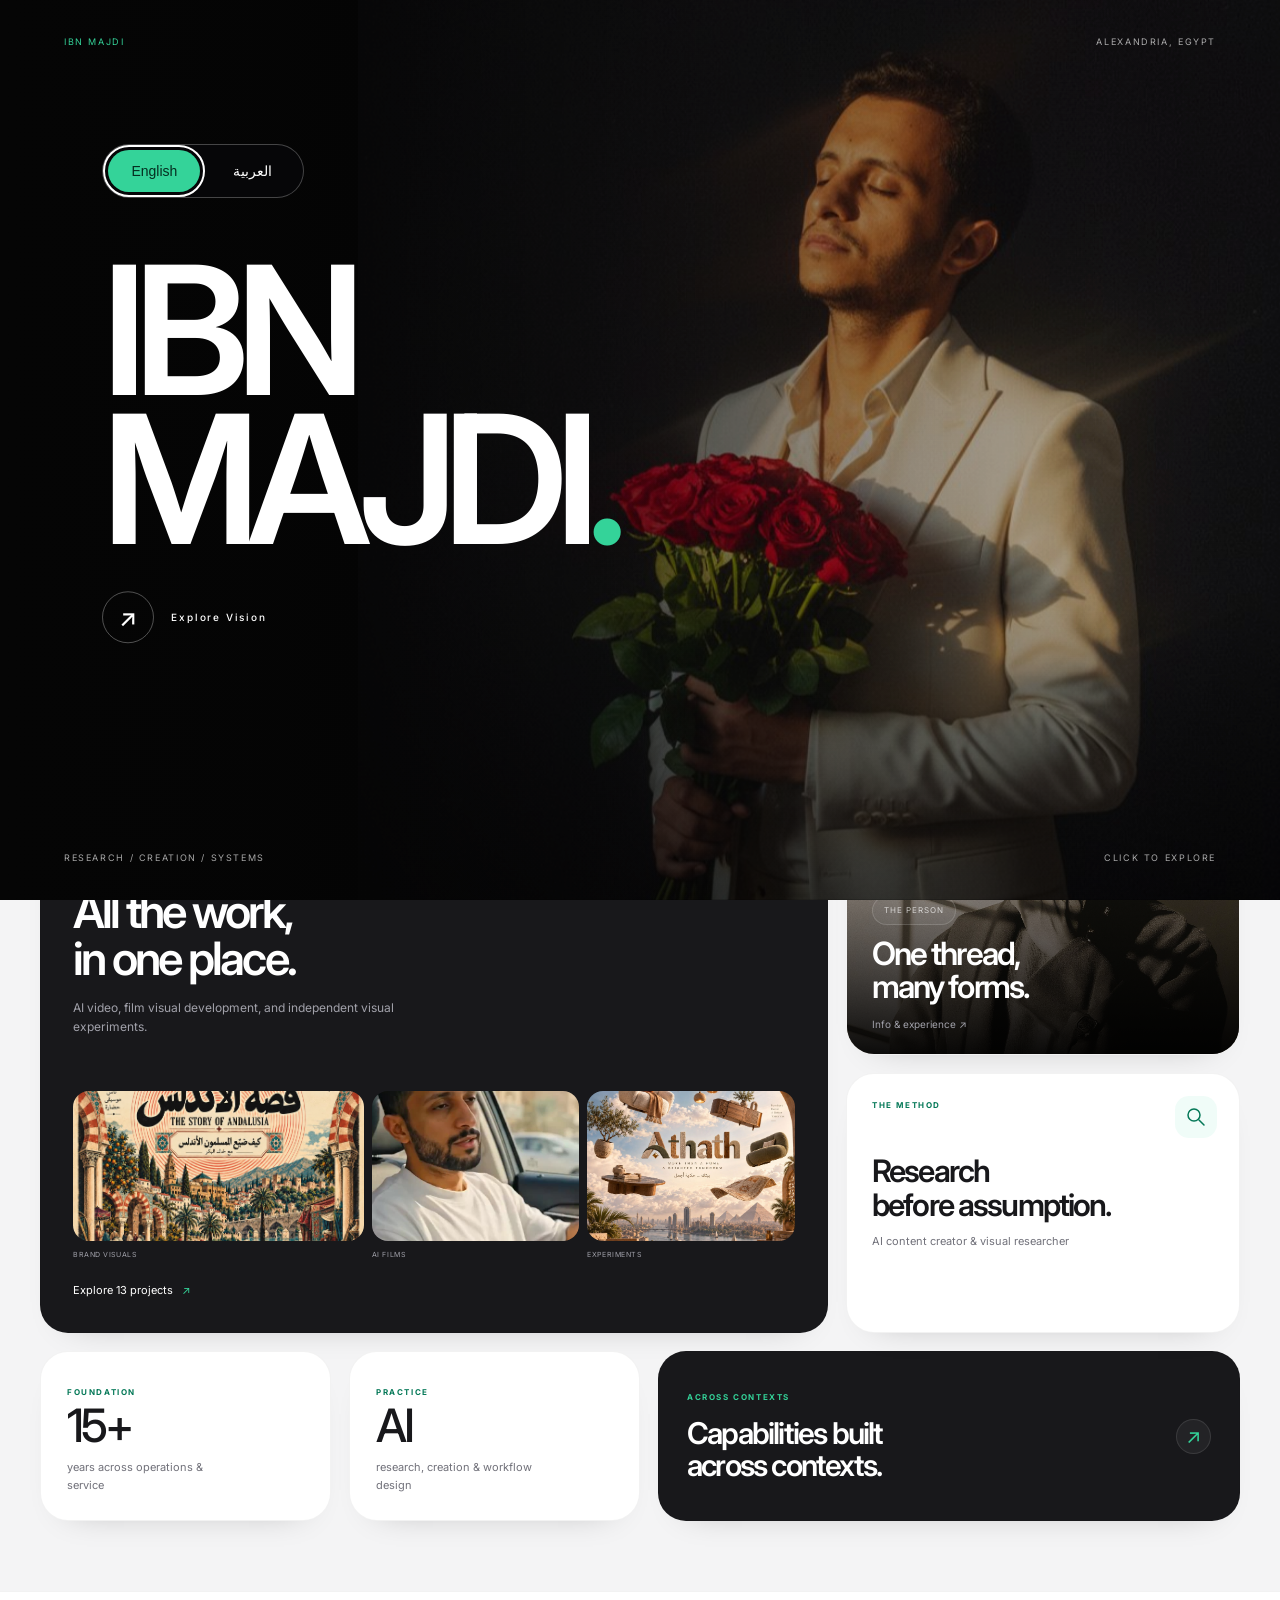
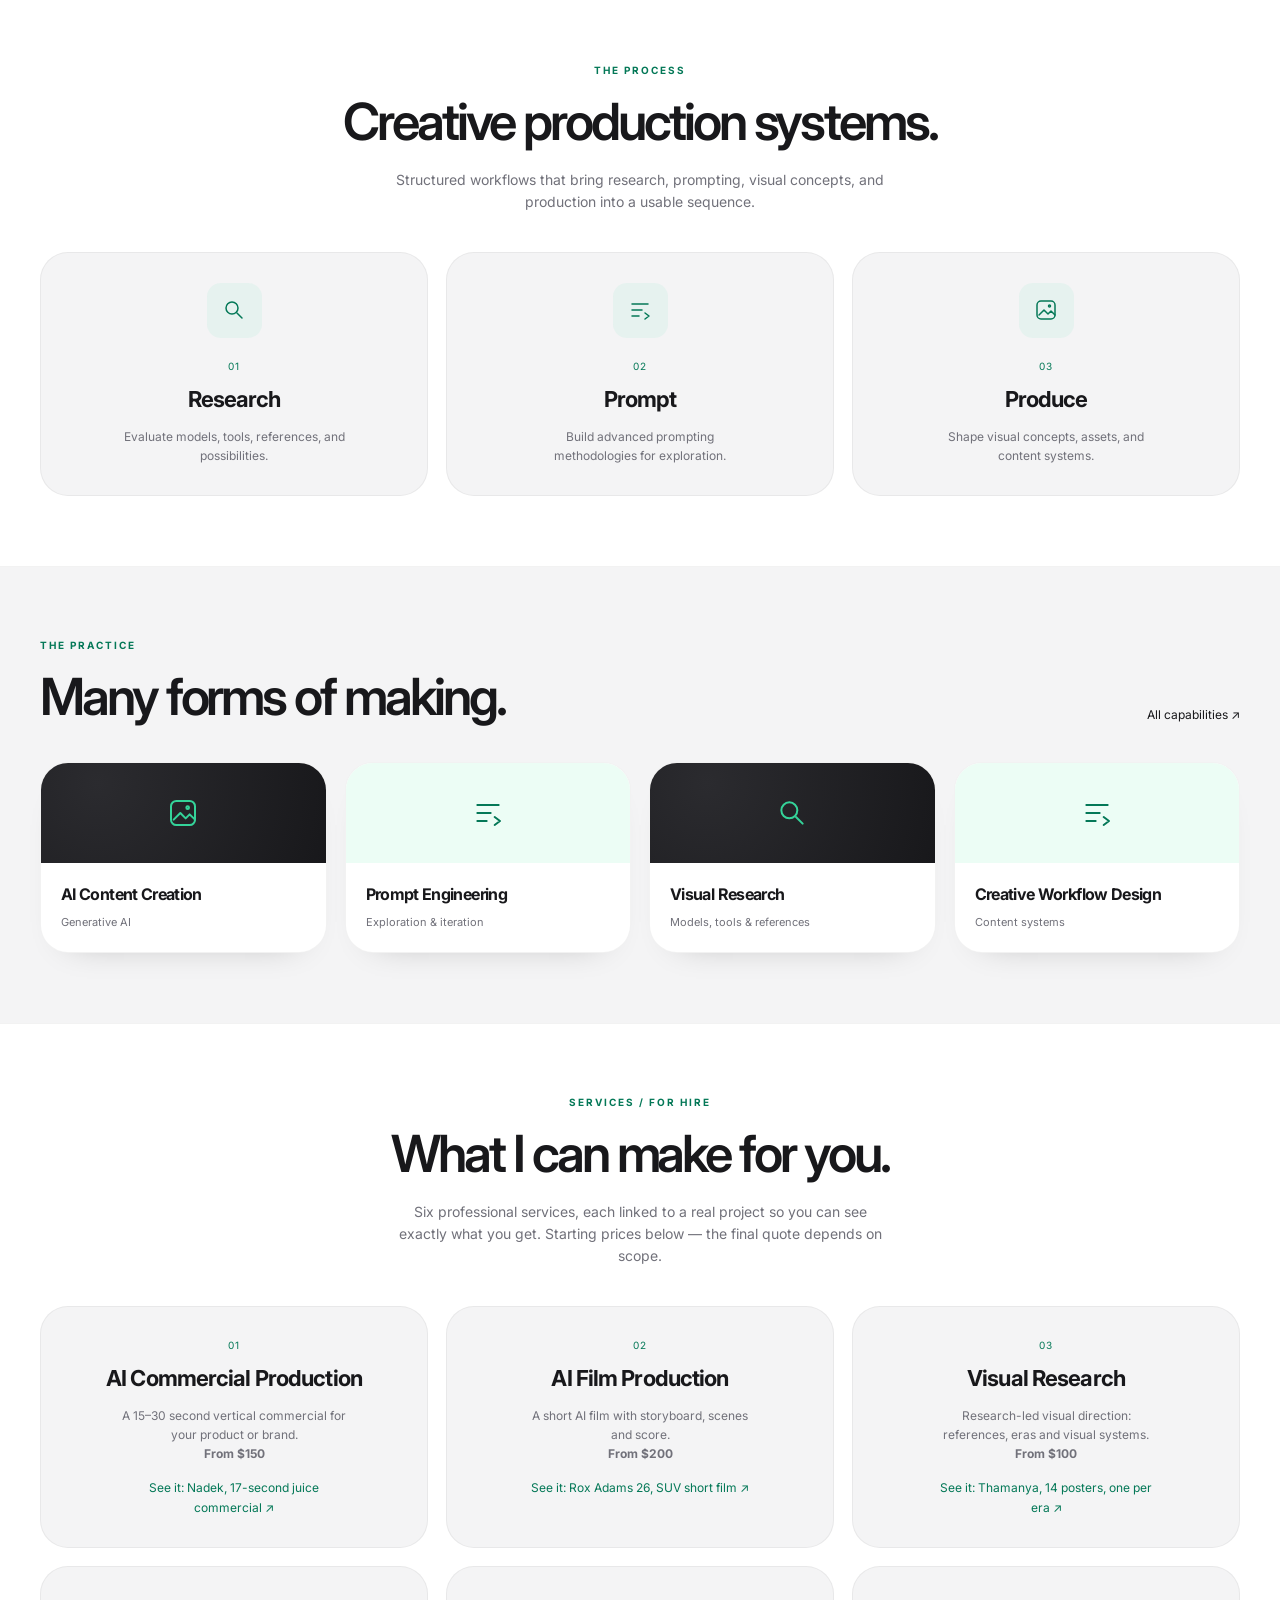
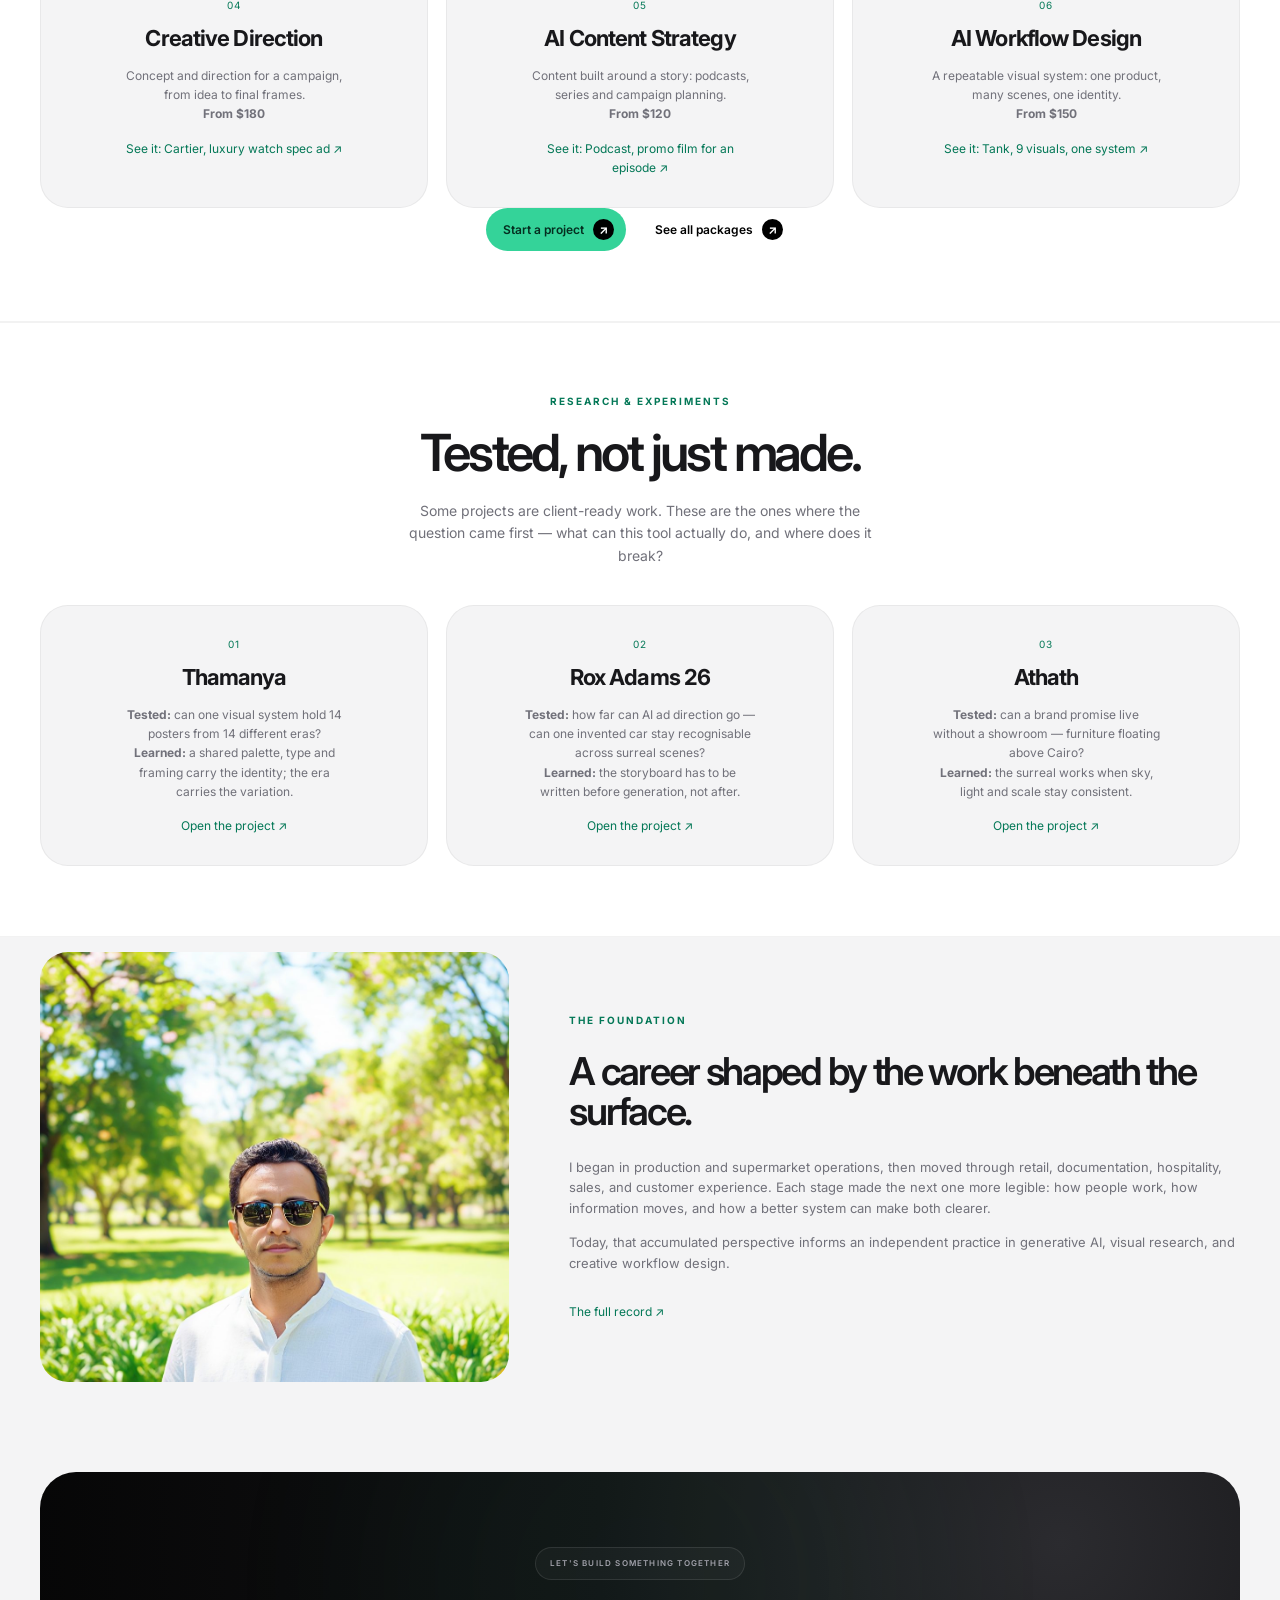
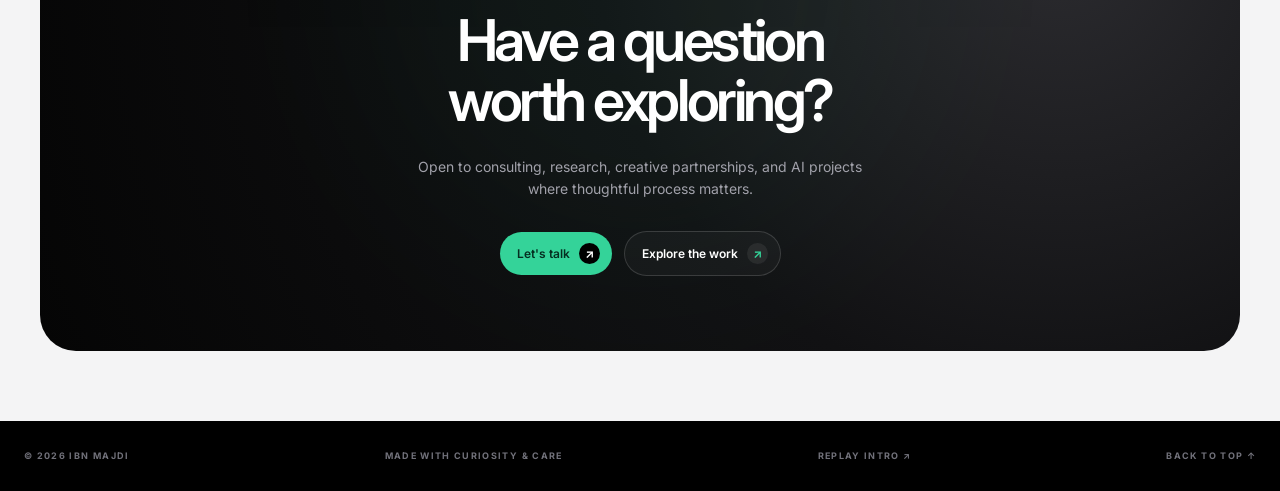
==== index.html @ 0bd2928d "Standalone Services page: 6 packages with scope, price, skills, tools and booking links (EN + AR); S" ====
<!DOCTYPE html>
<html lang="en"><head><meta charset="utf-8"/><meta content="width=device-width,initial-scale=1" name="viewport"/><meta content="Ibn Majdi — systems-minded AI content creator and visual researcher based in Alexandria, Egypt." name="description"/><meta content="index, follow" name="robots"/><meta content="#000000" name="theme-color"/><link href="https://ibn-majdi.github.io/portfolio/" rel="canonical"/><meta content="https://ibn-majdi.github.io/portfolio/" property="og:url"/><meta content="https://ibn-majdi.github.io/portfolio/assets/og-image.jpg" property="og:image"/><link href="assets/favicon.png" rel="icon" type="image/png"/><meta content="website" property="og:type"/><meta content="Ibn Majdi — Systems, research, and creative technology" property="og:title"/><meta content="A professional journey from operations to AI-powered creative systems." property="og:description"/><meta content="summary" name="twitter:card"/><title>Ibn Majdi — Systems, research, and creative technology</title><link href="https://fonts.googleapis.com" rel="preconnect"/><link crossorigin="" href="https://fonts.gstatic.com" rel="preconnect"/><link href="https://fonts.googleapis.com/css2?family=Inter:wght@300;400;500;600;700&amp;display=swap" rel="stylesheet"/><link href="styles.css" rel="stylesheet"/><script type="application/ld+json">{"@context":"https://schema.org","@type":"Person","name":"Ibn Majdi","email":"mailto:ibnmajdi19@gmail.com","address":{"@type":"PostalAddress","addressLocality":"Alexandria","addressCountry":"EG"},"jobTitle":"AI Content Creator & Visual Researcher","knowsAbout":["Generative AI","Prompt Engineering","Visual Research","AI Workflow Design"]}</script><link href="language.css" rel="stylesheet"/><link href="index.html" hreflang="en" rel="alternate"/><link href="index-ar.html" hreflang="ar" rel="alternate"/></head><body><a class="skip" href="#main">Skip to content</a><div class="grain"></div><header><nav><a class="logo" href="index.html">IM<span>·</span></a><div class="links"><a href="work.html">Work</a><a href="services.html">Services</a><a href="info.html">Info</a></div><div class="social-mini"><a aria-label="Facebook" href="https://www.facebook.com/ibnmajdi19/" rel="noopener noreferrer" target="_blank"><svg aria-hidden="true" focusable="false" viewbox="0 0 24 24"><path d="M14 21v-8h3l.5-4H14V7c0-1.1.3-2 2-2h2V1.4A26 26 0 0 0 15 1c-3 0-5 1.8-5 5v3H7v4h3v8z"></path></svg></a><a aria-label="Instagram" href="https://www.instagram.com/ibn.majdi" rel="noopener noreferrer" target="_blank"><svg aria-hidden="true" focusable="false" viewbox="0 0 24 24"><rect fill="none" height="18" rx="5" stroke="currentColor" stroke-width="2" width="18" x="3" y="3"></rect><circle cx="12" cy="12" fill="none" r="4" stroke="currentColor" stroke-width="2"></circle><circle cx="17.5" cy="6.5" r="1.2"></circle></svg></a><a aria-label="X" href="https://x.com/ibnmajdi19" rel="noopener noreferrer" target="_blank"><svg aria-hidden="true" focusable="false" viewbox="0 0 24 24"><path d="M18.9 2H22l-6.8 7.8L23.2 22h-6.3L12 14.6 5.5 22H2.3l7.8-9L2 2h6.5l4.4 6.7L18.9 2zm-1.1 18h1.7L7.5 4H5.7z"></path></svg></a><a aria-label="TikTok" href="https://www.tiktok.com/@ibnmajdi19" rel="noopener noreferrer" target="_blank"><svg aria-hidden="true" focusable="false" viewbox="0 0 24 24"><path d="M15 2h3c.3 2.4 1.6 3.9 4 4.2v3a8 8 0 0 1-4-1.2v7.6a6.4 6.4 0 1 1-5.5-6.3v3.2a3.2 3.2 0 1 0 2.5 3.1z"></path></svg></a></div><a aria-label="التبديل إلى العربية" class="language-link" dir="rtl" href="index-ar.html" lang="ar">العربية</a><a class="pill light" href="info.html#contact">Let’s talk <b>↗</b></a><button aria-expanded="false" aria-label="Open navigation" class="menu">☰</button></nav><div class="mobile-links"><a href="index.html">Home</a><a href="work.html">Work</a><a href="services.html">Services</a><a href="info.html">Info &amp; contact</a><a href="index-ar.html" lang="ar">العربية</a></div></header><dialog aria-label="Enter Ibn Majdi portfolio" class="entry-screen" dir="ltr" lang="en"><img alt="" class="entry-image" fetchpriority="high" src="assets/hero-roses.jpg"/><div class="entry-shade"></div><div class="entry-top"><span>IBN MAJDI</span><span>ALEXANDRIA, EGYPT</span></div><button aria-label="Explore Vision" class="entry-button" type="button"><span class="entry-name"><span>IBN</span><span>MAJDI<span class="entry-dot">.</span></span></span><span class="entry-action"><span aria-hidden="true" class="entry-circle">↗</span><span>Explore Vision</span></span></button><div class="entry-bottom"><span>RESEARCH / CREATION / SYSTEMS</span><span>CLICK TO EXPLORE</span></div><div aria-label="اختر اللغة / Choose language" class="entry-language" dir="ltr" role="group"><button aria-pressed="true" data-language="en" lang="en" type="button">English</button><button aria-pressed="false" data-language="ar" lang="ar" type="button">العربية</button></div></dialog><main class="home-page" id="main"><section class="home-hero dark-zone" id="top"><div class="home-glow"></div><div class="home-sticker sticker-left"><span class="sticker-icon"><svg aria-hidden="true" viewbox="0 0 24 24"><circle cx="10" cy="10" r="6"></circle><path d="m15 15 5 5"></path></svg></span><span>Visual<br/><b>research</b></span></div><div class="home-sticker sticker-right"><span class="sticker-icon"><svg aria-hidden="true" viewbox="0 0 24 24"><path d="M4 6h16M4 12h10M4 18h7m6-3 4 3-4 3"></path></svg></span><span>Creative<br/><b>systems</b></span></div><div class="home-hero-copy"><p class="home-eyebrow"><span></span>IBN MAJDI / ALEXANDRIA, EGYPT</p><h1>Where experience<br/>becomes a <i>system.</i></h1><p class="home-description">A systems-minded creator working across generative AI, visual research, content production, and the practical workflows that connect them.</p><div class="home-actions"><a class="pill accent" href="work.html">See the work <b>↗</b></a><a class="pill home-secondary" href="info.html">Info &amp; contact <b>↗</b></a></div></div><p class="home-scroll">A CLOSER LOOK <span>↓</span></p></section>
<section aria-label="Portfolio at a glance" class="home-collection light-zone"><div class="home-bento"><a class="home-tile home-feature" href="work.html"><div class="home-tile-top"><span class="home-chip">SELECTED WORK</span><span aria-hidden="true" class="tile-arrow">↗</span></div><h2>All the work,<br/>in one place.</h2><p>AI video, film visual development, and independent visual experiments.</p><div class="home-preview"><img alt="Thamanya campaign artwork" loading="lazy" src="assets/work/thamanya/01.jpg"/><img alt="Nadek AI film still" loading="lazy" src="assets/work/nadek/01-poster.jpg"/><img alt="Athath furniture concept" loading="lazy" src="assets/work/athath/01.jpg"/><span>BRAND VISUALS</span><span>AI FILMS</span><span>EXPERIMENTS</span></div><span class="home-tile-link">Explore 13 projects <span aria-hidden="true">↗</span></span></a><a class="home-tile home-portrait" href="info.html"><img alt="Ibn Majdi portrait" loading="lazy" src="assets/portrait-shadow.jpg"/><div><span class="home-chip">THE PERSON</span><h2>One thread,<br/>many forms.</h2><span class="home-tile-link">Info &amp; experience ↗</span></div></a><div class="home-tile home-method"><span class="sticker-icon"><svg aria-hidden="true" viewbox="0 0 24 24"><circle cx="10" cy="10" r="6"></circle><path d="m15 15 5 5"></path></svg></span><p class="label dark">THE METHOD</p><h2>Research<br/>before assumption.</h2><p>AI content creator &amp; visual researcher</p></div></div><div class="home-mini-grid"><div class="home-tile home-mini"><span class="label dark">FOUNDATION</span><strong>15+</strong><p>years across operations &amp; service</p></div><div class="home-tile home-mini"><span class="label dark">PRACTICE</span><strong>AI</strong><p>research, creation &amp; workflow design</p></div><a class="home-tile home-link-tile" href="info.html#expertise"><div><p class="label">ACROSS CONTEXTS</p><h2>Capabilities built<br/>across contexts.</h2></div><span aria-hidden="true" class="tile-arrow">↗</span></a></div></section>
<section class="home-process light-zone" id="method"><div class="home-section-heading"><p class="label dark">THE PROCESS</p><h2>Creative production systems.</h2><p>Structured workflows that bring research, prompting, visual concepts, and production into a usable sequence.</p></div><div class="home-process-grid"><article class="home-tile"><span class="sticker-icon"><svg aria-hidden="true" viewbox="0 0 24 24"><circle cx="10" cy="10" r="6"></circle><path d="m15 15 5 5"></path></svg></span><span class="process-number">01</span><h3>Research</h3><p>Evaluate models, tools, references, and possibilities.</p></article><article class="home-tile"><span class="sticker-icon"><svg aria-hidden="true" viewbox="0 0 24 24"><path d="M4 6h16M4 12h10M4 18h7m6-3 4 3-4 3"></path></svg></span><span class="process-number">02</span><h3>Prompt</h3><p>Build advanced prompting methodologies for exploration.</p></article><article class="home-tile"><span class="sticker-icon"><svg aria-hidden="true" viewbox="0 0 24 24"><rect height="18" rx="4" width="18" x="3" y="3"></rect><path d="m5 17 5-5 4 4 3-3 4 4"></path><circle cx="15.5" cy="8" r="1"></circle></svg></span><span class="process-number">03</span><h3>Produce</h3><p>Shape visual concepts, assets, and content systems.</p></article></div></section>
<section class="home-practice light-zone"><div class="home-section-heading practice-heading"><div><p class="label dark">THE PRACTICE</p><h2>Many forms of making.</h2></div><a href="info.html#expertise">All capabilities ↗</a></div><div class="practice-grid"><a class="home-tile practice-card" href="info.html#expertise"><div><svg aria-hidden="true" viewbox="0 0 24 24"><rect height="18" rx="4" width="18" x="3" y="3"></rect><path d="m5 17 5-5 4 4 3-3 4 4"></path><circle cx="15.5" cy="8" r="1"></circle></svg></div><h3>AI Content Creation</h3><p>Generative AI</p></a><a class="home-tile practice-card" href="info.html#expertise"><div><svg aria-hidden="true" viewbox="0 0 24 24"><path d="M4 6h16M4 12h10M4 18h7m6-3 4 3-4 3"></path></svg></div><h3>Prompt Engineering</h3><p>Exploration &amp; iteration</p></a><a class="home-tile practice-card" href="info.html#expertise"><div><svg aria-hidden="true" viewbox="0 0 24 24"><circle cx="10" cy="10" r="6"></circle><path d="m15 15 5 5"></path></svg></div><h3>Visual Research</h3><p>Models, tools &amp; references</p></a><a class="home-tile practice-card" href="info.html#expertise"><div><svg aria-hidden="true" viewbox="0 0 24 24"><path d="M4 6h16M4 12h10M4 18h7m6-3 4 3-4 3"></path></svg></div><h3>Creative Workflow Design</h3><p>Content systems</p></a></div></section>
<section class="home-process light-zone" id="services"><div class="home-section-heading"><p class="label dark">SERVICES / FOR HIRE</p><h2>What I can make for you.</h2><p>Six professional services, each linked to a real project so you can see exactly what you get. Starting prices below — the final quote depends on scope.</p></div><div class="home-process-grid"><article class="home-tile"><span class="process-number">01</span><h3>AI Commercial Production</h3><p>A 15&ndash;30 second vertical commercial for your product or brand.</p><p><strong>From $150</strong></p><p><a class="home-text-link" href="work.html?project=nadek">See it: Nadek, 17-second juice commercial &nearr;</a></p></article><article class="home-tile"><span class="process-number">02</span><h3>AI Film Production</h3><p>A short AI film with storyboard, scenes and score.</p><p><strong>From $200</strong></p><p><a class="home-text-link" href="work.html?project=rox-adams-26">See it: Rox Adams 26, SUV short film &nearr;</a></p></article><article class="home-tile"><span class="process-number">03</span><h3>Visual Research</h3><p>Research-led visual direction: references, eras and visual systems.</p><p><strong>From $100</strong></p><p><a class="home-text-link" href="work.html?project=thamanya">See it: Thamanya, 14 posters, one per era &nearr;</a></p></article><article class="home-tile"><span class="process-number">04</span><h3>Creative Direction</h3><p>Concept and direction for a campaign, from idea to final frames.</p><p><strong>From $180</strong></p><p><a class="home-text-link" href="work.html?project=carter">See it: Cartier, luxury watch spec ad &nearr;</a></p></article><article class="home-tile"><span class="process-number">05</span><h3>AI Content Strategy</h3><p>Content built around a story: podcasts, series and campaign planning.</p><p><strong>From $120</strong></p><p><a class="home-text-link" href="work.html?project=podcast">See it: Podcast, promo film for an episode &nearr;</a></p></article><article class="home-tile"><span class="process-number">06</span><h3>AI Workflow Design</h3><p>A repeatable visual system: one product, many scenes, one identity.</p><p><strong>From $150</strong></p><p><a class="home-text-link" href="work.html?project=tank">See it: Tank, 9 visuals, one system &nearr;</a></p></article></div><div class="home-actions"><a class="pill accent" href="info.html#contact">Start a project <b>&nearr;</b></a><a class="pill light" href="services.html">See all packages <b>&nearr;</b></a></div></section><section class="home-process light-zone" id="research"><div class="home-section-heading"><p class="label dark">RESEARCH &amp; EXPERIMENTS</p><h2>Tested, not just made.</h2><p>Some projects are client-ready work. These are the ones where the question came first — what can this tool actually do, and where does it break?</p></div><div class="home-process-grid"><article class="home-tile"><span class="process-number">01</span><h3>Thamanya</h3><p><strong>Tested:</strong> can one visual system hold 14 posters from 14 different eras?</p><p><strong>Learned:</strong> a shared palette, type and framing carry the identity; the era carries the variation.</p><p><a class="home-text-link" href="work.html?project=thamanya">Open the project &nearr;</a></p></article><article class="home-tile"><span class="process-number">02</span><h3>Rox Adams 26</h3><p><strong>Tested:</strong> how far can AI ad direction go — can one invented car stay recognisable across surreal scenes?</p><p><strong>Learned:</strong> the storyboard has to be written before generation, not after.</p><p><a class="home-text-link" href="work.html?project=rox-adams-26">Open the project &nearr;</a></p></article><article class="home-tile"><span class="process-number">03</span><h3>Athath</h3><p><strong>Tested:</strong> can a brand promise live without a showroom — furniture floating above Cairo?</p><p><strong>Learned:</strong> the surreal works when sky, light and scale stay consistent.</p><p><a class="home-text-link" href="work.html?project=athath">Open the project &nearr;</a></p></article></div></section><section class="home-identity light-zone"><div class="home-identity-image"><img alt="Ibn Majdi in a park" loading="lazy" src="assets/portrait-park.jpg"/></div><div><p class="label dark">THE FOUNDATION</p><h2>A career shaped by the work beneath the surface.</h2><p>I began in production and supermarket operations, then moved through retail, documentation, hospitality, sales, and customer experience. Each stage made the next one more legible: how people work, how information moves, and how a better system can make both clearer.</p><p>Today, that accumulated perspective informs an independent practice in generative AI, visual research, and creative workflow design.</p><a class="home-text-link" href="info.html">The full record ↗</a></div></section>
<section class="home-contact-wrap light-zone"><div class="home-contact dark-zone"><div class="home-glow"></div><p class="home-eyebrow">LET'S BUILD SOMETHING TOGETHER</p><h2>Have a question<br/>worth exploring?</h2><p>Open to consulting, research, creative partnerships, and AI projects where thoughtful process matters.</p><div class="home-actions"><a class="pill accent" href="info.html#contact">Let's talk <b>↗</b></a><a class="pill home-secondary" href="work.html">Explore the work <b>↗</b></a></div></div></section></main><footer><span>© <span id="year"></span> IBN MAJDI</span><span>MADE WITH CURIOSITY &amp; CARE</span><button class="replay-intro" type="button">REPLAY INTRO ↗</button><a href="#top">BACK TO TOP ↑</a></footer><script src="script.js"></script><script src="entry.js"></script></body></html>
---- styles.css ----
:root{--black:#000;--dark:#18181b;--light:#f4f4f5;--white:#fff;--sub:#a1a1aa;--muted:#71717a;--accent:#34d399;--border:rgba(255,255,255,.1);--font:Inter,Arial,sans-serif}*{box-sizing:border-box}html{scroll-behavior:smooth}body{margin:0;background:var(--black);font:400 15px/1.6 var(--font);color:var(--white)}a{color:inherit;text-decoration:none}.skip{position:fixed;top:-60px;left:16px;z-index:99;padding:10px;background:var(--accent);color:#000}.skip:focus{top:12px}.grain{position:fixed;inset:0;z-index:60;pointer-events:none;opacity:.15;background-image:url("data:image/svg+xml,%3Csvg viewBox='0 0 180 180' xmlns='http://www.w3.org/2000/svg'%3E%3Cfilter id='n'%3E%3CfeTurbulence type='fractalNoise' baseFrequency='.9' numOctaves='4' stitchTiles='stitch'/%3E%3C/filter%3E%3Crect width='100%25' height='100%25' filter='url(%23n)' opacity='.75'/%3E%3C/svg%3E");animation:grain .25s steps(2) infinite}@keyframes grain{50%{transform:translate(1%,1%)}}header{position:fixed;z-index:50;top:20px;left:50%;width:min(1200px,calc(100% - 32px));transform:translateX(-50%)}nav{height:62px;padding:0 10px 0 19px;border:1px solid var(--border);border-radius:999px;background:rgba(10,10,12,.6);backdrop-filter:blur(20px);display:flex;align-items:center;gap:25px;box-shadow:0 10px 40px #0004}.logo{font-size:21px;font-weight:700;letter-spacing:-.1em;margin-right:auto}.logo span{color:var(--accent)}.links{display:flex;gap:26px;font-size:12px;color:var(--sub)}.social-mini{display:flex;gap:9px}.social-mini a{width:23px;height:23px;border:1px solid var(--border);border-radius:50%;font-size:9px;display:grid;place-items:center}.pill{border-radius:999px;padding:11px 12px 11px 17px;display:inline-flex;align-items:center;gap:9px;font-size:12px;font-weight:600;transition:.3s cubic-bezier(.16,1,.3,1)}.pill b{width:21px;height:21px;border-radius:50%;display:grid;place-items:center;background:#000;color:#fff}.pill:hover{transform:scale(1.05)}.light{background:#fff;color:#000}.accent{background:var(--accent);color:#052e20}.glass{background:rgba(255,255,255,.05);border:1px solid var(--border);backdrop-filter:blur(12px);box-shadow:0 20px 50px #0005}.menu,.mobile-links{display:none}.hero{min-height:92vh;max-width:1600px;margin:16px auto;padding:126px clamp(24px,6vw,92px) 55px;border-radius:40px;position:relative;overflow:hidden;background:radial-gradient(circle at 70% 30%,#333 0,#0d0d0e 38%,#000 76%)}.hero-img{position:absolute;inset:0 0 0 auto;width:56%;height:100%;object-fit:cover;object-position:50% 27%;opacity:.82}.hero-shade{position:absolute;inset:0;background:linear-gradient(90deg,#070708 4%,rgba(7,7,8,.85) 38%,rgba(7,7,8,.1) 78%),linear-gradient(0deg,#070708 0%,transparent 45%)}.label{position:relative;margin:0 0 23px;font-size:10px;font-weight:700;letter-spacing:.2em;color:var(--accent)}.label.dark{color:#047857}.hero-copy{position:relative;max-width:720px;margin-top:18vh}.hero h1,h2{font-weight:600;letter-spacing:-.06em;line-height:1.05;margin:0}.hero h1{font-size:clamp(56px,7.7vw,124px)}.hero h1 i{font-style:normal;color:var(--accent)}.hero-copy>p{max-width:450px;margin:30px 0;color:var(--sub);font-size:16px}.hero-actions{display:flex;gap:10px}.hero-data{position:absolute;right:4%;bottom:42px;width:260px;border-radius:24px;padding:18px}.hero-data .status{font-size:9px;letter-spacing:.16em;color:var(--accent)}.hero-data div{padding-top:17px;margin-top:14px;border-top:1px solid var(--border);display:flex;justify-content:space-between;align-items:end}.hero-data strong{font-size:30px;letter-spacing:-.07em}.hero-data small{width:115px;color:var(--sub);font-size:10px;line-height:1.3}.ghost{position:absolute;right:29%;bottom:-15%;margin:0;font-size:clamp(140px,22vw,360px);font-weight:700;line-height:1;letter-spacing:-.11em;color:#ffffff08;pointer-events:none}.chapter{padding:160px max(32px,calc((100vw - 1400px)/2));position:relative}.light-zone{background:var(--light);color:#18181b}.dark-zone{background:radial-gradient(circle at 85% 15%,#2b2b2f 0,#111113 42%,#050505 100%)}h2{font-size:clamp(46px,6vw,88px)}.intro{display:grid;grid-template-columns:1.05fr .8fr;gap:9vw;overflow:hidden}.copy{font-size:18px;color:#52525b;padding-top:18px}.photo{margin:80px 0 0;grid-column:1;border-radius:32px;overflow:hidden;height:530px}.photo img,.timeline-photo img,.ai-pic img,.poster>img,.project-card img,.contact>img{width:100%;height:100%;display:block;object-fit:cover}.photo-park img{object-position:center 40%}.snapshot{align-self:end;margin:80px 0 0 -6vw;min-width:360px;padding:30px;border-radius:24px;background:#18181b;color:#fff;z-index:1}.glass-dark{box-shadow:0 25px 70px #0003}.snapshot p{display:grid;grid-template-columns:100px 1fr;padding:15px 0;margin:0;border-top:1px solid #ffffff16;font-size:13px}.snapshot b{color:var(--accent);font-size:10px;letter-spacing:.14em}.journey{overflow:hidden}.section-head{max-width:640px}.section-head>p:last-child{color:var(--sub);max-width:430px;margin-top:25px}.timeline{position:relative;margin-top:80px;max-width:920px}.timeline:before{content:"";position:absolute;left:90px;top:0;bottom:0;width:1px;background:linear-gradient(var(--accent),transparent)}.milestone{position:relative;padding:0 0 24px;margin-bottom:24px;border-bottom:1px solid var(--border)}.milestone summary{list-style:none;display:grid;grid-template-columns:150px 1fr 20px;align-items:center;gap:20px;cursor:pointer}.milestone summary::-webkit-details-marker{display:none}.milestone time{font-size:10px;font-weight:700;letter-spacing:.16em;color:var(--accent)}.milestone summary span{font-weight:600}.milestone summary i{font-weight:400;font-style:normal;color:var(--sub)}.milestone summary b{font-size:20px;font-weight:300;transition:.3s}.milestone[open] summary b{transform:rotate(45deg)}.milestone div{padding:19px 35px 0 170px;color:var(--sub);font-size:13px}.milestone em{display:block;margin-top:12px;color:#fff;font-size:10px;font-style:normal;letter-spacing:.08em}.timeline-photo{position:absolute;right:-3vw;top:220px;width:310px;height:420px;border-radius:32px;overflow:hidden;transform:rotate(4deg);box-shadow:0 25px 60px #0009}.transform{display:grid;grid-template-columns:.9fr 1.2fr;gap:7vw}.workflow{display:flex;flex-wrap:wrap;align-content:center;gap:10px}.workflow span,.workflow b{padding:10px 14px;border-radius:999px;background:#fff;border:1px solid #e4e4e7;font-size:12px;font-weight:500}.workflow b{border-color:#6ee7b7;background:#ecfdf5;color:#065f46}.workflow i{font-style:normal;color:#71717a}.portrait-strip{grid-column:1/-1;display:grid;grid-template-columns:1.15fr .85fr .85fr;gap:18px;margin-top:80px}.portrait-strip img{width:100%;height:380px;object-fit:cover;border-radius:32px;filter:saturate(.78)}.portrait-strip img:first-child{object-position:center 20%}.ai{display:grid;grid-template-columns:1fr 1fr;gap:6vw;overflow:hidden}.ai-intro{grid-column:1/-1;max-width:850px}.ai-intro>p:last-child{max-width:600px;color:var(--sub);margin-top:25px}.nodes{display:grid;grid-template-columns:1fr 1fr;gap:12px}.nodes article{border-radius:24px;padding:23px;min-height:180px}.nodes b{color:var(--accent);font-size:11px}.nodes h3{font-size:22px;margin:46px 0 7px;letter-spacing:-.05em}.nodes p{color:var(--sub);font-size:12px}.ai-pic{margin:0;height:420px;border-radius:32px;overflow:hidden}.skills h2{margin-bottom:70px}.skill-grid{display:grid;grid-template-columns:repeat(4,1fr);gap:10px}.skill-grid article{padding:20px;border-radius:24px;background:#fff;min-height:155px;display:flex;flex-direction:column;transition:.3s}.skill-grid article:hover{transform:translateY(-6px);box-shadow:0 16px 35px #0002}.skill-grid span{font-size:10px;color:#047857;letter-spacing:.12em}.skill-grid b{margin-top:auto;font-size:15px;letter-spacing:-.04em}.skill-grid i{height:4px;margin-top:14px;background:linear-gradient(90deg,var(--accent) 78%,#e4e4e7 78%);border-radius:8px}.projects{overflow:hidden}.project-grid{display:grid;grid-template-columns:1.2fr .8fr;gap:18px}.poster,.project-card{min-height:580px;border-radius:32px;overflow:hidden;position:relative}.poster>img{transition:1s}.poster:hover>img{transform:scale(1.05)}.poster .glass{position:absolute;left:22px;right:22px;bottom:22px;padding:24px;border-radius:24px}.poster span,.project-card span{font-size:10px;letter-spacing:.15em;color:var(--accent)}.poster h2{font-size:53px;margin:10px 0}.poster p{margin:0;color:var(--sub);max-width:520px;font-size:13px}.project-card{background:#242426}.project-card>img{height:46%;object-position:center 22%;transition:1s}.project-card:hover>img{transform:scale(1.05)}.project-card>div{padding:27px}.project-card h3{font-size:30px;letter-spacing:-.06em;margin:25px 0 11px}.project-card p{color:var(--sub);font-size:13px}.project-card .pill{margin-top:19px}.experience-grid{margin-top:65px;display:grid;grid-template-columns:repeat(4,1fr);gap:10px}.experience-grid article{min-height:210px;padding:20px;border-radius:24px;background:#fff;display:flex;flex-direction:column}.experience-grid span{font-size:10px;letter-spacing:.12em;color:#047857}.experience-grid b{font-size:15px;letter-spacing:-.03em;margin:auto 0 8px}.experience-grid p{color:#71717a;margin:0;font-size:12px}.toolbox{display:grid;grid-template-columns:.8fr 1.2fr;gap:7vw}.tool-list p{padding:18px 0;margin:0;border-top:1px solid var(--border);font-size:17px}.tool-list span{display:block;margin-bottom:8px;font-size:9px;letter-spacing:.16em;color:var(--accent)}.credentials{grid-column:1/-1;display:grid;grid-template-columns:repeat(3,1fr);gap:15px;margin-top:80px}.credentials div{padding:22px;border:1px solid var(--border);border-radius:24px;background:#ffffff06}.credentials span{display:block;font-size:10px;letter-spacing:.15em;color:var(--accent);margin-bottom:38px}.credentials b{display:block;font-size:16px;letter-spacing:-.04em}.credentials p{font-size:12px;color:var(--sub);margin-bottom:0}.contact{height:760px;max-width:1600px;margin:16px auto;position:relative;overflow:hidden;border-radius:40px}.contact>img{position:absolute;inset:0;object-position:center 22%}.contact-shade{position:absolute;inset:0;background:linear-gradient(90deg,#050505 15%,#000a 55%,transparent)}.contact-card{position:absolute;left:7%;top:50%;transform:translateY(-50%);width:min(590px,84%);padding:38px;border-radius:32px}.contact-card h2{font-size:clamp(38px,5vw,67px)}.contact-card>p:not(.label){color:var(--sub);max-width:430px}.socials{display:flex;flex-wrap:wrap;gap:16px;margin-top:35px}.socials a{color:var(--sub);font-size:12px;transition:.3s}.socials a:hover{color:var(--accent)}footer{padding:28px max(24px,calc((100vw - 1400px)/2));display:flex;justify-content:space-between;color:var(--muted);font-size:9px;font-weight:700;letter-spacing:.15em}.reveal{opacity:0;transform:translateY(20px);transition:opacity .8s cubic-bezier(.16,1,.3,1),transform .8s cubic-bezier(.16,1,.3,1)}.reveal.show{opacity:1;transform:none}@media(max-width:850px){header{top:12px}.links,.social-mini,nav>.pill{display:none}.menu{display:block;background:transparent;border:0;color:#fff;font-size:19px}.mobile-links{display:none;margin-top:8px;padding:15px 22px;border-radius:24px;background:#151517eF;border:1px solid var(--border);backdrop-filter:blur(20px)}.mobile-links.open{display:flex;flex-direction:column;gap:14px;font-size:13px}.hero{min-height:780px;margin:8px;border-radius:28px;padding:105px 24px 32px}.hero-img{width:100%;opacity:.62}.hero-shade{background:linear-gradient(90deg,#070708d9 0%,#07070866 90%),linear-gradient(0deg,#070708 3%,transparent 64%)}.hero-copy{margin-top:16vh}.hero h1{font-size:clamp(48px,13vw,76px)}.hero-data{right:20px;bottom:25px;width:230px}.ghost{right:0}.chapter{padding:92px 24px}.intro,.transform,.ai,.toolbox{grid-template-columns:1fr;gap:45px}.photo{grid-column:auto;margin:0;height:430px}.snapshot{margin:0;min-width:0}.timeline{margin-top:48px}.timeline:before{left:0}.milestone summary{grid-template-columns:1fr 20px;gap:12px}.milestone time{grid-column:1/-1}.milestone div{padding:16px 0 0;font-size:12px}.timeline-photo{display:none}.portrait-strip{grid-template-columns:1fr 1fr;margin-top:30px}.portrait-strip img{height:240px}.portrait-strip img:first-child{grid-column:1/-1}.nodes{grid-template-columns:1fr 1fr}.ai-pic{height:350px}.skill-grid,.experience-grid{grid-template-columns:1fr 1fr}.project-grid{grid-template-columns:1fr}.poster,.project-card{min-height:510px}.tool-list{grid-row:2}.credentials{grid-template-columns:1fr;margin-top:10px}.contact{height:690px;margin:8px;border-radius:28px}.contact>img{object-position:65% 25%}.contact-shade{background:linear-gradient(90deg,#050505ee 0%,#0006 100%)}.contact-card{left:8%;padding:25px}footer{gap:12px;flex-wrap:wrap;padding:25px 24px}}@media(prefers-reduced-motion:reduce){*{scroll-behavior:auto!important;transition:none!important;animation:none!important}.reveal{opacity:1;transform:none}}
/* SELECTED AI WORK */

.ai-work-header {
  max-width: 760px;
}

.ai-work-header > p:last-child {
  max-width: 520px;
  margin-top: 25px;
  color: #52525b;
  font-size: 16px;
}

.ai-work-group {
  margin-top: 100px;
}

.ai-work-group-head {
  display: grid;
  grid-template-columns: 70px 1fr;
  gap: 10px 25px;
  align-items: start;
  margin-bottom: 30px;
  padding-bottom: 20px;
  border-bottom: 1px solid #d4d4d8;
}

.ai-work-group-head span {
  grid-row: span 2;
  font-size: 10px;
  font-weight: 700;
  letter-spacing: .15em;
  color: #047857;
  padding-top: 8px;
}

.ai-work-group-head h3 {
  margin: 0;
  font-size: 30px;
  font-weight: 600;
  letter-spacing: -.05em;
}

.ai-work-group-head p {
  margin: 0;
  max-width: 520px;
  color: #71717a;
  font-size: 13px;
}


/* VIDEO GRID */

.video-grid {
  display: grid;
  grid-template-columns: repeat(2, 1fr);
  gap: 18px;
}

.video-grid video {
  width: 100%;
  aspect-ratio: 16 / 9;
  display: block;
  object-fit: cover;
  border-radius: 24px;
  background: #18181b;
}


/* IMAGE GRIDS */

.ai-image-grid {
  display: grid;
  gap: 16px;
}

.film-grid {
  grid-template-columns: repeat(3, 1fr);
}

.experiments-grid {
  grid-template-columns: repeat(5, 1fr);
}

.ai-image-grid img {
  width: 100%;
  height: 100%;
  display: block;
  object-fit: cover;
  border-radius: 20px;
  transition: transform .4s cubic-bezier(.16, 1, .3, 1);
}

.ai-image-grid img:hover {
  transform: scale(1.03);
}

.film-grid img {
  aspect-ratio: 16 / 10;
}

.experiments-grid img {
  aspect-ratio: 1 / 1;
}


/* MOBILE */

@media (max-width: 850px) {

  .ai-work-group {
    margin-top: 70px;
  }

  .ai-work-group-head {
    grid-template-columns: 1fr;
    gap: 8px;
  }

  .ai-work-group-head span {
    grid-row: auto;
    padding-top: 0;
  }

  .video-grid {
    grid-template-columns: 1fr;
  }

  .film-grid {
    grid-template-columns: 1fr 1fr;
  }

  .experiments-grid {
    grid-template-columns: 1fr 1fr;
  }

}

/* MULTI-PAGE */
.projects .section-head{margin-bottom:70px}
@media(max-width:850px){.projects .section-head{margin-bottom:48px}}

/* MOBILE HERO FIX: keep the data card clear of the intro copy */
@media(max-width:850px){.hero-data{position:static;width:auto;margin-top:36px}}


/* WORK GALLERY: one group per project */
.work-masonry{columns:3 280px;column-gap:16px}
.work-masonry>img,.work-masonry>video{width:100%;height:auto;display:block;margin:0 0 16px;break-inside:avoid;border-radius:20px;background:#18181b}
.work-masonry>img{transition:transform .4s cubic-bezier(.16,1,.3,1)}
.work-masonry>img:hover{transform:scale(1.02)}
@media(max-width:850px){.work-masonry{columns:2 140px;column-gap:10px}.work-masonry>img,.work-masonry>video{margin-bottom:10px;border-radius:14px}}

/* Round 2: shared social icons and combined expertise section */
.social-mini svg{width:12px;height:12px;fill:currentColor;display:block}
.expertise .skill-grid{grid-column:1/-1}
@media(max-width:850px){nav{gap:18px}.social-mini{display:flex;gap:9px}}

/* BENTO PROJECT GALLERY */
.work-intro{padding-top:175px;padding-bottom:0;text-align:center}
.work-intro h1{font-size:clamp(58px,7.7vw,112px);font-weight:600;line-height:1.02;letter-spacing:-.065em;margin:0}
.work-intro h1 span{color:var(--accent)}
.work-lead{color:var(--sub);margin:28px auto;max-width:560px;font-size:16px}
.work-index{display:flex;justify-content:space-between;gap:18px;border-top:1px solid var(--border);padding:24px 0;margin-top:85px;font-size:9px;letter-spacing:.16em;color:var(--sub)}
.bento-section{padding-top:54px;padding-bottom:70px;scroll-margin-top:90px}
.bento-heading{display:flex;align-items:center;justify-content:space-between;gap:20px;margin-bottom:27px}
.bento-heading .label{margin:0}.bento-heading>p:last-child{font-size:12px;color:#71717a;margin:0}.bento-group{font-size:clamp(34px,4vw,54px);margin:80px 0 27px}.bento-heading+.bento-group{margin-top:0}
.bento-grid{display:grid;grid-auto-flow:dense;grid-template-columns:repeat(3,minmax(0,1fr));grid-auto-rows:310px;gap:18px}
.bento-card{position:relative;isolation:isolate;display:block;overflow:hidden;min-width:0;border-radius:28px;background:var(--dark);color:var(--white);border:1px solid #0001;box-shadow:0 15px 35px -24px #0008;transition:transform .45s cubic-bezier(.34,1.56,.64,1),box-shadow .4s;outline-offset:5px}
.bento-feature{grid-column:span 2;grid-row:span 2}.bento-wide{grid-column:span 2}
.bento-card>img{width:100%;height:100%;display:block;object-fit:cover;transition:transform .7s cubic-bezier(.16,1,.3,1)}
.bento-scrim{position:absolute;inset:0;background:linear-gradient(180deg,#0005 0%,transparent 35%,#0004 60%,#000e 100%);pointer-events:none}
.bento-type{position:absolute;top:22px;left:22px;background:#1010128c;backdrop-filter:blur(12px);border:1px solid var(--border);border-radius:999px;padding:7px 12px;font-size:10px;letter-spacing:.04em}
.bento-open{position:absolute;top:22px;right:22px;width:34px;height:34px;border-radius:50%;background:#1010128c;border:1px solid #fff4;backdrop-filter:blur(12px);display:grid;place-items:center;font-size:15px}
.bento-caption{position:absolute;left:24px;right:24px;bottom:22px}.bento-caption>span{font-size:9px;letter-spacing:.14em;color:#ffffffb3}.bento-caption h2{font-size:32px;letter-spacing:-.05em;margin:7px 0 9px;line-height:1.05}.bento-feature h2{font-size:clamp(42px,5vw,70px)}.bento-caption p{margin:0;font-size:11px;color:#ffffffb3}.bento-caption p span{color:var(--accent);margin-left:6px}
.bento-card:focus-visible{outline:3px solid #047857}.bento-card[aria-busy=true] .bento-open{animation:gallery-pulse .7s infinite alternate}
@media(hover:hover) and (prefers-reduced-motion:no-preference){.bento-card:hover{box-shadow:0 25px 45px -22px #0006;z-index:2}.bento-card:hover>img{transform:scale(1.035)}}
.gallery-end{display:flex;align-items:center;justify-content:space-between;border-top:1px solid #d4d4d8;margin-top:50px;padding-top:30px}.gallery-end p{font-size:22px;letter-spacing:-.04em;margin:0}
.viewer-open{overflow:hidden}.project-viewer{padding:28px;width:min(1150px,calc(100vw - 40px));max-height:calc(100vh - 40px);max-height:calc(100dvh - 40px);overflow-y:auto;-webkit-overflow-scrolling:touch;border:1px solid var(--border);border-radius:28px;background:#111113;color:var(--white);box-shadow:0 25px 90px #0009;overscroll-behavior:contain}.project-viewer::backdrop{background:#000d;backdrop-filter:blur(12px)}.project-viewer[open]{animation:viewer-in .25s ease-out}.viewer-head{display:flex;align-items:center;justify-content:space-between;gap:20px}.viewer-head .label{margin-bottom:8px}.viewer-head h2{font-size:32px;letter-spacing:-.05em}.viewer-close,.viewer-toolbar button{font:inherit;color:#fff;background:#ffffff0d;border:1px solid #ffffff26;border-radius:50%;width:44px;height:44px;cursor:pointer;flex-shrink:0}.viewer-close:hover,.viewer-toolbar button:not(:disabled):hover{border-color:var(--accent);color:var(--accent)}#viewer-description{font-size:12px;color:var(--sub);max-width:760px;margin:16px 0 22px}.viewer-stage{position:relative;min-height:220px;background:#000;border-radius:18px;overflow:hidden}.viewer-media{display:flex;align-items:center;justify-content:center;min-height:220px}.viewer-media img,.viewer-media video{display:block;width:100%;height:min(60vh,650px);object-fit:contain}.viewer-loading{position:absolute;top:50%;left:50%;transform:translate(-50%,-50%);z-index:1;color:var(--accent);font-size:12px;pointer-events:none;display:none}.viewer-stage[aria-busy=true] .viewer-loading{display:block;animation:gallery-pulse .8s infinite alternate}.viewer-stage[aria-busy=true] .viewer-media{opacity:.25}.viewer-error{font-size:13px;color:var(--sub);padding:0 20px 20px}.viewer-error a{color:var(--accent)}.viewer-toolbar{display:flex;align-items:center;justify-content:center;gap:24px;margin-top:18px}.viewer-count{font-size:11px;letter-spacing:.15em;min-width:70px;text-align:center;color:var(--sub)}.viewer-toolbar button:disabled{opacity:.25;cursor:default}.project-viewer button:focus-visible{outline:2px solid var(--accent);outline-offset:3px}.project-viewer [hidden]{display:none!important}
@keyframes gallery-pulse{to{opacity:.35}}@keyframes viewer-in{from{opacity:0;transform:translateY(12px)}to{opacity:1;transform:none}}
@media(max-width:850px){.work-intro{padding-top:135px;padding-bottom:0}.work-intro h1{font-size:clamp(48px,9vw,76px)}.work-lead{font-size:14px}.work-index{margin-top:56px;font-size:8px;gap:12px}.work-index span:last-child{display:none}.bento-section{padding-top:30px;padding-bottom:45px}.bento-heading{align-items:flex-start;flex-direction:column;gap:10px}.bento-grid{grid-template-columns:repeat(2,minmax(0,1fr));grid-auto-rows:290px;gap:14px}.bento-feature{grid-row:span 1}.bento-wide{grid-column:span 2}.bento-caption h2{font-size:28px}.bento-feature h2{font-size:42px}.gallery-end p{font-size:19px}}
@media(max-width:540px){.bento-grid{grid-template-columns:1fr;grid-auto-rows:340px}.bento-feature,.bento-wide{grid-column:auto;grid-row:auto}.bento-feature{min-height:400px;grid-row:span 1}.bento-grid{grid-auto-rows:auto}.bento-card{height:340px}.bento-feature{height:400px}.bento-caption h2{font-size:34px}.bento-type{top:20px;left:20px}.project-viewer{padding:18px;width:calc(100vw - 16px);max-height:calc(100vh - 16px);max-height:calc(100dvh - 16px);border-radius:24px}.viewer-head h2{font-size:27px}.viewer-head .label{font-size:9px}.viewer-media img,.viewer-media video{height:48vh}.viewer-close{width:42px;height:42px}.gallery-end{gap:15px}.gallery-end .pill{white-space:nowrap}.work-index{letter-spacing:.12em}}
@media(prefers-reduced-motion:reduce){.project-viewer[open],.viewer-loading,.bento-card[aria-busy=true] .bento-open{animation:none}}

/* HOME: image-led entry, centered hero and portfolio bento */
.entry-open{overflow:hidden}.entry-screen{position:fixed;inset:0;width:100%;height:100%;max-width:none;max-height:none;margin:0;padding:0;border:0;background:var(--black);color:#fff;overflow:hidden;isolation:isolate}.entry-screen::backdrop{background:#000}.entry-image{position:absolute;right:0;top:0;width:72%;height:100%;object-fit:cover;object-position:center 35%;opacity:.85;animation:entry-image-in 1.6s cubic-bezier(.16,1,.3,1) both}.entry-shade{position:absolute;inset:0;background:linear-gradient(90deg,#050505 0%,#050505e6 22%,#05050566 58%,#0001),linear-gradient(0deg,#0008,transparent 35%)}.entry-top,.entry-bottom{position:absolute;left:5%;right:5%;display:flex;justify-content:space-between;gap:20px;font-size:9px;letter-spacing:.18em;color:#ffffffa6}.entry-top{top:35px}.entry-bottom{bottom:35px}.entry-top span:first-child{color:var(--accent)}.entry-button{position:absolute;top:50%;left:8%;transform:translate(var(--entry-x,0px),calc(-50% + var(--entry-y,0px)));text-align:left;background:none;color:#fff;border:0;padding:0;cursor:pointer;transition:transform .8s cubic-bezier(.16,1,.3,1);font-family:var(--font)}.entry-name{display:flex;flex-direction:column;font-size:clamp(88px,14vw,220px);font-weight:600;letter-spacing:-.075em;line-height:.83}.entry-name>span{display:block;animation:entry-type-in 1.1s cubic-bezier(.16,1,.3,1) both}.entry-name>span:last-child{animation-delay:.08s}.entry-dot{color:var(--accent)}.entry-action{display:flex;align-items:center;gap:17px;margin-top:38px;font-size:10px;font-weight:500;letter-spacing:.18em}.entry-circle{display:grid;place-items:center;width:52px;height:52px;border:1px solid #ffffff4d;border-radius:50%;font-size:24px;letter-spacing:0;transition:.45s cubic-bezier(.34,1.56,.64,1);animation:entry-breathe 3s ease-in-out infinite}.entry-button:hover .entry-circle,.entry-button:focus-visible .entry-circle{background:var(--accent);color:#000;border-color:var(--accent);transform:rotate(45deg);animation:none}.entry-button:focus-visible{outline:none}.entry-button:focus-visible .entry-circle{outline:2px solid var(--accent);outline-offset:5px}.entry-leaving{animation:entry-away .65s cubic-bezier(.76,0,.24,1) forwards}.entry-leaving .entry-image{animation:none;transform:scale(1.04);transition:.65s}.entry-leaving .entry-button{opacity:0;transition:opacity .3s}
.home-hero{position:relative;overflow:hidden;text-align:center;padding:175px 24px 50px;min-height:740px;display:flex;flex-direction:column;justify-content:center;align-items:center}.home-hero-copy{max-width:1000px;position:relative;z-index:1}.home-eyebrow{display:inline-flex;align-items:center;gap:9px;font-size:9px;font-weight:600;letter-spacing:.15em;background:#ffffff08;border:1px solid var(--border);border-radius:999px;padding:9px 14px;color:var(--sub);margin:0 0 30px}.home-eyebrow>span{width:5px;height:5px;border-radius:50%;background:var(--accent)}.home-hero h1{font-size:clamp(54px,6.7vw,98px);font-weight:600;line-height:1.04;letter-spacing:-.065em;margin:0}.home-hero h1 i{position:relative;font-style:normal;white-space:nowrap}.home-hero h1 i:after{content:"";position:absolute;bottom:.05em;left:0;right:0;height:.13em;border-radius:4px;background:var(--accent);z-index:-1;transform:rotate(-1.5deg);opacity:.8}.home-description{font-size:16px;color:var(--sub);max-width:540px;margin:28px auto 30px}.home-actions{display:flex;align-items:center;justify-content:center;gap:12px;flex-wrap:wrap}.home-secondary{border:1px solid #ffffff26;color:#fff;background:#ffffff08}.home-secondary b{background:#ffffff12;color:var(--accent)}.home-glow{position:absolute;width:550px;height:550px;left:50%;top:0;transform:translate(-50%,-30%);border-radius:50%;background:var(--accent);opacity:.045;filter:blur(100px);pointer-events:none}.home-sticker{position:absolute;display:flex;align-items:center;gap:12px;padding:17px 20px;background:#1c1c1f;border:1px solid #ffffff1a;border-radius:20px;box-shadow:0 18px 45px #0004;font-size:11px;line-height:1.4;color:var(--sub);z-index:2;pointer-events:none}.home-sticker b{font-weight:500;color:#fff}.sticker-left{left:5%;top:255px;transform:rotate(-7deg)}.sticker-right{right:4%;top:390px;transform:rotate(6deg)}.sticker-icon{display:grid;place-items:center;flex-shrink:0;background:#34d39912;color:var(--accent);border-radius:14px;width:42px;height:42px}.sticker-icon svg,.practice-card svg{width:24px;height:24px;fill:none;stroke:currentColor;stroke-width:1.5;stroke-linecap:round;stroke-linejoin:round}.home-scroll{font-size:8px;letter-spacing:.18em;color:var(--muted);margin:55px 0 0}.home-scroll span{margin-left:12px;color:var(--accent)}
.home-collection,.home-process,.home-practice,.home-identity,.home-contact-wrap{padding:70px max(24px,calc((100vw - 1200px)/2))}.home-collection{padding-top:55px}.home-bento{display:grid;grid-template-columns:2fr 1fr;grid-template-rows:260px 260px;gap:18px}.home-tile{border:1px solid #0000000d;border-radius:28px;overflow:hidden;background:#fff;box-shadow:0 16px 35px -30px #0005}.home-feature{grid-row:span 2;padding:32px;display:flex;flex-direction:column;background:var(--dark);color:#fff}.home-tile-top{display:flex;justify-content:space-between;align-items:center;margin-bottom:25px}.home-chip{display:inline-block;font-size:8px;letter-spacing:.12em;padding:7px 11px;border-radius:999px;background:#ffffff0d;border:1px solid #ffffff26;color:#ffffffb3}.tile-arrow{display:grid;place-items:center;border-radius:50%;width:35px;height:35px;background:#ffffff0d;color:var(--accent);border:1px solid var(--border);font-size:20px;flex-shrink:0}.home-feature h2{font-size:46px;line-height:1.03}.home-feature>p{font-size:12px;max-width:360px;color:var(--sub);margin:15px 0 22px}.home-preview{display:grid;grid-template-columns:1.4fr 1fr 1fr;gap:8px;margin-top:auto}.home-preview img{width:100%;height:150px;object-fit:cover;border-radius:16px}.home-preview>span{font-size:7px;letter-spacing:.08em;color:var(--sub)}.home-tile-link{display:block;margin-top:22px;font-size:11px}.home-feature .home-tile-link>span{color:var(--accent);margin-left:6px}.home-portrait{position:relative;color:#fff}.home-portrait>img{width:100%;height:100%;object-fit:cover;object-position:50% 35%;transition:transform .6s}.home-portrait:after{content:"";position:absolute;inset:0;background:linear-gradient(0deg,#000e,transparent 95%)}.home-portrait>div{position:absolute;left:25px;bottom:22px;z-index:1}.home-portrait .home-chip{margin-bottom:12px}.home-portrait h2{font-size:32px}.home-portrait .home-tile-link{margin-top:12px;font-size:10px;color:var(--sub)}.home-method{position:relative;padding:25px}.home-method>.sticker-icon{position:absolute;right:22px;top:22px;color:#047857}.home-method .label{font-size:8px;margin:0 0 42px}.home-method h2{font-size:31px;line-height:1.1}.home-method>p:last-child{color:#71717a;font-size:11px;margin-bottom:0}.home-mini-grid{display:grid;grid-template-columns:1fr 1fr 2fr;gap:18px;margin-top:18px}.home-mini{padding:26px}.home-mini .label{font-size:8px;margin:0 0 22px}.home-mini strong{display:block;font-size:46px;font-weight:500;letter-spacing:-.065em;line-height:1}.home-mini>p:last-child{font-size:11px;color:#71717a;max-width:170px;margin-bottom:0}.home-link-tile{padding:28px;background:var(--dark);color:#fff;display:flex;align-items:center;justify-content:space-between;gap:20px}.home-link-tile .label{font-size:8px;margin:0 0 15px}.home-link-tile h2{font-size:30px}
.home-process{background:#fff;border-block:1px solid #0000000d}.home-section-heading{max-width:650px;text-align:center;margin:0 auto 38px}.home-section-heading .label{margin-bottom:17px}.home-section-heading h2{font-size:clamp(36px,4vw,54px)}.home-section-heading>p:last-child{font-size:14px;color:#71717a;max-width:490px;margin:20px auto 0}.home-process-grid{display:grid;grid-template-columns:repeat(3,1fr);gap:18px}.home-process-grid article{background:var(--light);padding:30px;text-align:center;box-shadow:none}.home-process-grid .sticker-icon{margin:0 auto 20px;color:#047857;width:55px;height:55px}.process-number{display:block;font-size:10px;letter-spacing:.15em;color:#047857}.home-process-grid h3{font-size:22px;letter-spacing:-.04em;margin:8px 0 10px}.home-process-grid p{font-size:12px;color:#71717a;max-width:230px;margin:0 auto}.practice-heading{max-width:none;text-align:left;display:flex;align-items:flex-end;justify-content:space-between;gap:25px}.practice-heading>a{font-size:12px;white-space:nowrap}.practice-grid{display:grid;grid-template-columns:repeat(4,1fr);gap:18px}.practice-card{padding:0 20px 20px}.practice-card>div{margin:0 -20px 22px;height:100px;background:radial-gradient(circle at 20% 20%,#2b2b2f,#18181b);display:grid;place-items:center;color:var(--accent)}.practice-card:nth-child(even)>div{background:#ecfdf5;color:#047857}.practice-card svg{width:32px;height:32px}.practice-card h3{font-size:16px;line-height:1.2;letter-spacing:-.04em;margin:0 0 10px}.practice-card p{font-size:11px;color:#71717a;margin:0}.home-identity{padding-top:15px;display:grid;grid-template-columns:.7fr 1fr;gap:60px;align-items:center}.home-identity-image{height:430px;overflow:hidden;border-radius:28px}.home-identity-image img{width:100%;height:100%;object-fit:cover;object-position:center 35%}.home-identity h2{font-size:clamp(32px,3vw,44px);margin-bottom:25px}.home-identity p:not(.label){font-size:13px;color:#71717a}.home-text-link{display:inline-block;font-size:12px;margin-top:15px;color:#047857}.home-contact-wrap{padding-top:20px}.home-contact{position:relative;color:var(--white);text-align:center;padding:75px 30px;border-radius:36px;overflow:hidden}.home-contact>*:not(.home-glow){position:relative}.home-contact h2{font-size:clamp(40px,4.5vw,68px)}.home-contact>p:not(.home-eyebrow){color:var(--sub);font-size:14px;max-width:480px;margin:25px auto 30px}.home-contact .home-eyebrow{font-size:8px}.replay-intro{border:0;padding:0;background:none;font:inherit;color:inherit;letter-spacing:inherit;cursor:pointer}.replay-intro:hover{color:var(--accent)}
@media(hover:hover) and (prefers-reduced-motion:no-preference){a.home-tile{transition:transform .4s cubic-bezier(.34,1.56,.64,1),box-shadow .4s}a.home-tile:hover{transform:translateY(-6px) rotate(-.5deg);box-shadow:0 25px 45px -25px #0004}.home-portrait:hover img{transform:scale(1.03)}}a.home-tile:focus-visible{outline:2px solid #047857;outline-offset:4px}
@keyframes entry-image-in{from{transform:scale(1.08);opacity:.2}to{transform:scale(1);opacity:.85}}@keyframes entry-type-in{from{transform:translateY(35px);opacity:0}to{transform:none;opacity:1}}@keyframes entry-breathe{50%{box-shadow:0 0 0 9px #ffffff08}}@keyframes entry-away{to{opacity:0;transform:translateY(-4%)}}
@media(max-width:1200px){.home-sticker{display:none}.home-collection,.home-process,.home-practice,.home-identity,.home-contact-wrap{padding-left:32px;padding-right:32px}.home-bento{grid-template-columns:1.6fr 1fr}}
@media(max-width:850px){.home-hero{padding-top:140px;min-height:680px}.home-hero h1{font-size:clamp(46px,8vw,70px)}.home-description{font-size:14px;max-width:460px}.home-bento{grid-template-columns:1fr 1fr;grid-template-rows:auto auto}.home-feature{grid-column:1/-1;grid-row:auto}.home-feature h2{font-size:42px}.home-feature>p{max-width:420px}.home-preview img{height:180px}.home-portrait,.home-method{min-height:280px}.home-mini-grid{grid-template-columns:1fr 1fr}.home-link-tile{grid-column:1/-1;min-height:170px}.home-process-grid{gap:12px}.home-process-grid article{padding:22px 15px}.practice-grid{grid-template-columns:1fr 1fr}.home-identity{grid-template-columns:.8fr 1fr;gap:30px}.home-identity-image{height:430px}.home-identity h2{font-size:32px}.entry-name{font-size:clamp(100px,19vw,170px)}}
@media(max-width:540px){.entry-image{width:100%;object-position:58% 30%;opacity:.8}.entry-shade{background:linear-gradient(0deg,#000d 0%,#0008 40%,#0001 85%)}.entry-button{left:9%;top:auto;bottom:16%;transform:translate(var(--entry-x,0px),var(--entry-y,0px))}.entry-name{font-size:clamp(88px,27vw,145px)}.entry-action{margin-top:28px;gap:14px;font-size:8px}.entry-circle{width:44px;height:44px;font-size:21px}.entry-top{top:25px;left:8%;right:8%;font-size:7px;letter-spacing:.12em}.entry-bottom{bottom:25px;left:8%;right:8%;font-size:6px;letter-spacing:.08em}.entry-bottom span:last-child{display:none}.home-hero{min-height:655px;padding:130px 24px 40px}.home-eyebrow{font-size:7px;padding:9px 11px;margin-bottom:25px}.home-hero h1{font-size:clamp(40px,10.8vw,56px)}.home-description{font-size:13px;margin:25px auto;max-width:325px}.home-actions{gap:8px}.home-actions .pill{font-size:11px}.home-scroll{margin-top:48px}.home-collection,.home-process,.home-practice,.home-identity,.home-contact-wrap{padding:42px 24px}.home-bento{grid-template-columns:1fr;gap:14px}.home-feature{grid-column:auto;padding:24px}.home-feature h2{font-size:39px}.home-feature>p{font-size:12px}.home-preview{gap:6px}.home-preview img{height:115px;border-radius:12px}.home-preview>span{font-size:5px;letter-spacing:.05em}.home-portrait{height:310px}.home-portrait>img{object-position:50% 34%}.home-portrait h2{font-size:36px}.home-method{min-height:235px;padding:26px}.home-method h2{font-size:34px}.home-mini-grid{gap:14px;margin-top:14px}.home-mini{padding:21px}.home-mini strong{font-size:42px}.home-mini>p:last-child{font-size:10px}.home-link-tile{padding:25px}.home-link-tile h2{font-size:29px}.home-process-grid{grid-template-columns:1fr;gap:14px}.home-process-grid article{padding:30px}.home-process-grid p{max-width:250px}.home-section-heading h2{font-size:36px}.home-section-heading>p:last-child{font-size:13px}.practice-heading{align-items:flex-start;flex-direction:column;gap:20px}.practice-grid{gap:12px}.practice-card{padding:0 17px 20px}.practice-card>div{margin:0 -17px 20px}.practice-card h3{font-size:15px}.practice-card p{font-size:10px}.home-identity{grid-template-columns:1fr;gap:30px;padding-top:10px}.home-identity-image{height:340px}.home-identity h2{font-size:36px}.home-identity .label{margin-bottom:20px}.home-contact-wrap{padding-top:0}.home-contact{padding:50px 22px;border-radius:28px}.home-contact h2{font-size:38px}.home-contact>p:not(.home-eyebrow){font-size:12px}.home-contact .home-eyebrow{font-size:6px;letter-spacing:.1em}}
@media(prefers-reduced-motion:reduce){.entry-screen,.entry-image,.entry-name>span,.entry-circle{animation:none!important}.entry-leaving{opacity:0}.entry-button{transform:translate(0,-50%)}.entry-image{opacity:.85}@media(max-width:540px){.entry-button{transform:none}}}

.replay-intro{display:none}.intro-ready .replay-intro{display:inline-block}

.viewer-role{display:flex;align-items:baseline;gap:10px;margin:-8px 0 22px;font-size:12px;color:var(--sub);max-width:760px}
.viewer-role-label{font-size:9px;font-weight:700;letter-spacing:.18em;color:var(--accent);flex-shrink:0}
.viewer-case{margin-top:24px;padding-top:22px;border-top:1px solid var(--border)}
.viewer-case h3{margin:0 0 16px;font-size:21px;letter-spacing:-.03em}
.case-grid{display:grid;grid-template-columns:repeat(auto-fit,minmax(230px,1fr));gap:18px}
.case-grid h4{margin:0 0 7px;font-size:10px;font-weight:700;letter-spacing:.18em;text-transform:uppercase;color:var(--accent)}
.case-grid p{margin:0;font-size:13px;line-height:1.75;color:var(--sub)}

/* TiltedCard grid + card-deck viewer */
.bento-grid{perspective:1200px}
.bento-card.tilt-on{transition:transform .12s ease-out,box-shadow .4s}
.bento-tip{position:absolute;left:0;top:0;z-index:6;pointer-events:none;background:var(--black);color:var(--mint);font-size:10px;font-weight:600;padding:5px 10px;border-radius:6px;white-space:nowrap;opacity:0;transition:opacity .2s;box-shadow:0 8px 24px #0006}
.bento-card.tilt-on .bento-tip{opacity:1}
.deck-stage{position:relative;margin-top:16px;padding-top:52px}
.deck{position:relative;height:min(54vh,540px);perspective:1000px}
.dcard{position:absolute;inset:0;border-radius:22px;overflow:hidden;background:#F4F4F5;border:1px solid var(--border);transition:transform .45s cubic-bezier(.16,1,.3,1),opacity .45s,filter .45s}
.dcard img,.dcard video{display:block;width:100%;height:100%;object-fit:cover}
.dcard.active img,.dcard.active video{object-fit:contain}
.dcard.behind1{transform:scale(.94) translateY(-24px);opacity:.7;filter:brightness(.55);z-index:1;pointer-events:none}
.dcard.behind2{transform:scale(.88) translateY(-46px);opacity:.4;filter:brightness(.35);pointer-events:none}
.dcard.active{z-index:3;cursor:grab;touch-action:pan-y}
.dcard.dragging{transition:none;cursor:grabbing}
.dcard .play-badge{position:absolute;top:50%;left:50%;transform:translate(-50%,-50%);width:64px;height:64px;border-radius:50%;background:rgba(10,10,10,.6);backdrop-filter:blur(8px);border:1px solid rgba(255,255,255,.2);color:#fff;display:grid;place-items:center;cursor:pointer;z-index:2}
.deck-hint{margin:12px 0 0;text-align:center;font-size:9px;letter-spacing:.2em;color:var(--muted)}
.deck-stage .viewer-error{margin-top:12px}
.deck-stage .viewer-loading{top:40%}
.project-viewer #viewer-description{margin:16px 0 0}
.project-viewer .viewer-role{margin:10px 0 0}
@media(max-width:540px){.deck{height:44vh}.deck-stage{padding-top:40px}}

/* Portrait videos (reels): deck takes the video's portrait size instead of the wide box */
.deck{margin-inline:auto;transition:width .45s cubic-bezier(.16,1,.3,1)}
.deck.portrait{height:min(60vh,560px)}
@media(max-width:540px){.deck.portrait{height:54vh}}
---- language.css ----
@font-face{font-family:'IBM Plex Sans Arabic';font-weight:400;font-display:swap;src:url('assets/fonts/ibm-plex-arabic-400.ttf')}
@font-face{font-family:'IBM Plex Sans Arabic';font-weight:600;font-display:swap;src:url('assets/fonts/ibm-plex-arabic-600.ttf')}
/* Language controls shared by both editions. */
.language-link{font:500 12px/1.4 Arial,sans-serif;border:1px solid #ffffff40;padding:7px 10px;border-radius:999px;white-space:nowrap;color:#fff;flex-shrink:0}
.language-link:hover,.language-link:focus-visible{border-color:var(--accent);color:var(--accent)}
.entry-language{position:absolute;z-index:4;inset-inline-start:8%;top:16%;display:flex;gap:6px;padding:5px;border:1px solid #ffffff40;border-radius:999px;background:#08080baa;backdrop-filter:blur(14px)}
.entry-language button{font:500 14px/1.5 Arial,sans-serif;min-width:92px;min-height:42px;padding:8px 17px;border:0;border-radius:999px;color:#fff;background:transparent;cursor:pointer}
.entry-language button[aria-pressed=true]{background:var(--accent);color:#052e20}
.entry-language button:focus-visible{outline:2px solid #fff;outline-offset:3px}
.entry-screen[dir=rtl] .entry-button{left:auto;right:8%;text-align:right}
.entry-screen[dir=rtl] .entry-name{font-family:'IBM Plex Sans Arabic',Tahoma,Arial,sans-serif;letter-spacing:0;line-height:1.1;font-size:clamp(88px,12vw,180px)}
.entry-screen[dir=rtl] .entry-top,.entry-screen[dir=rtl] .entry-bottom,.entry-screen[dir=rtl] .entry-action{font-family:'IBM Plex Sans Arabic',Tahoma,Arial,sans-serif;letter-spacing:0}
.entry-screen[dir=rtl] .entry-image{right:auto;left:0}
.entry-screen[dir=rtl] .entry-shade{background:linear-gradient(270deg,#050505 0%,#050505e6 22%,#05050566 58%,#0001),linear-gradient(0deg,#0008,transparent 35%)}
.entry-screen[dir=rtl] .entry-top,.entry-screen[dir=rtl] .entry-bottom{font-size:12px}
.entry-screen[dir=rtl] .entry-action{font-size:17px}
@media(max-width:850px){nav{gap:12px}.language-link{font-size:11px;padding:7px 9px}}
@media(max-width:540px){.entry-language{inset-inline-start:8%;top:13%}.entry-language button{min-width:85px;font-size:13px}.entry-screen[dir=rtl] .entry-button{right:9%;left:auto}.entry-screen[dir=rtl] .entry-name{font-size:clamp(82px,24vw,130px)}.entry-screen[dir=rtl] .entry-shade{background:linear-gradient(0deg,#000e 0%,#0009 45%,#0002 85%)}.entry-screen[dir=rtl] .entry-top,.entry-screen[dir=rtl] .entry-bottom{font-size:10px}.entry-screen[dir=rtl] .entry-action{font-size:15px}}
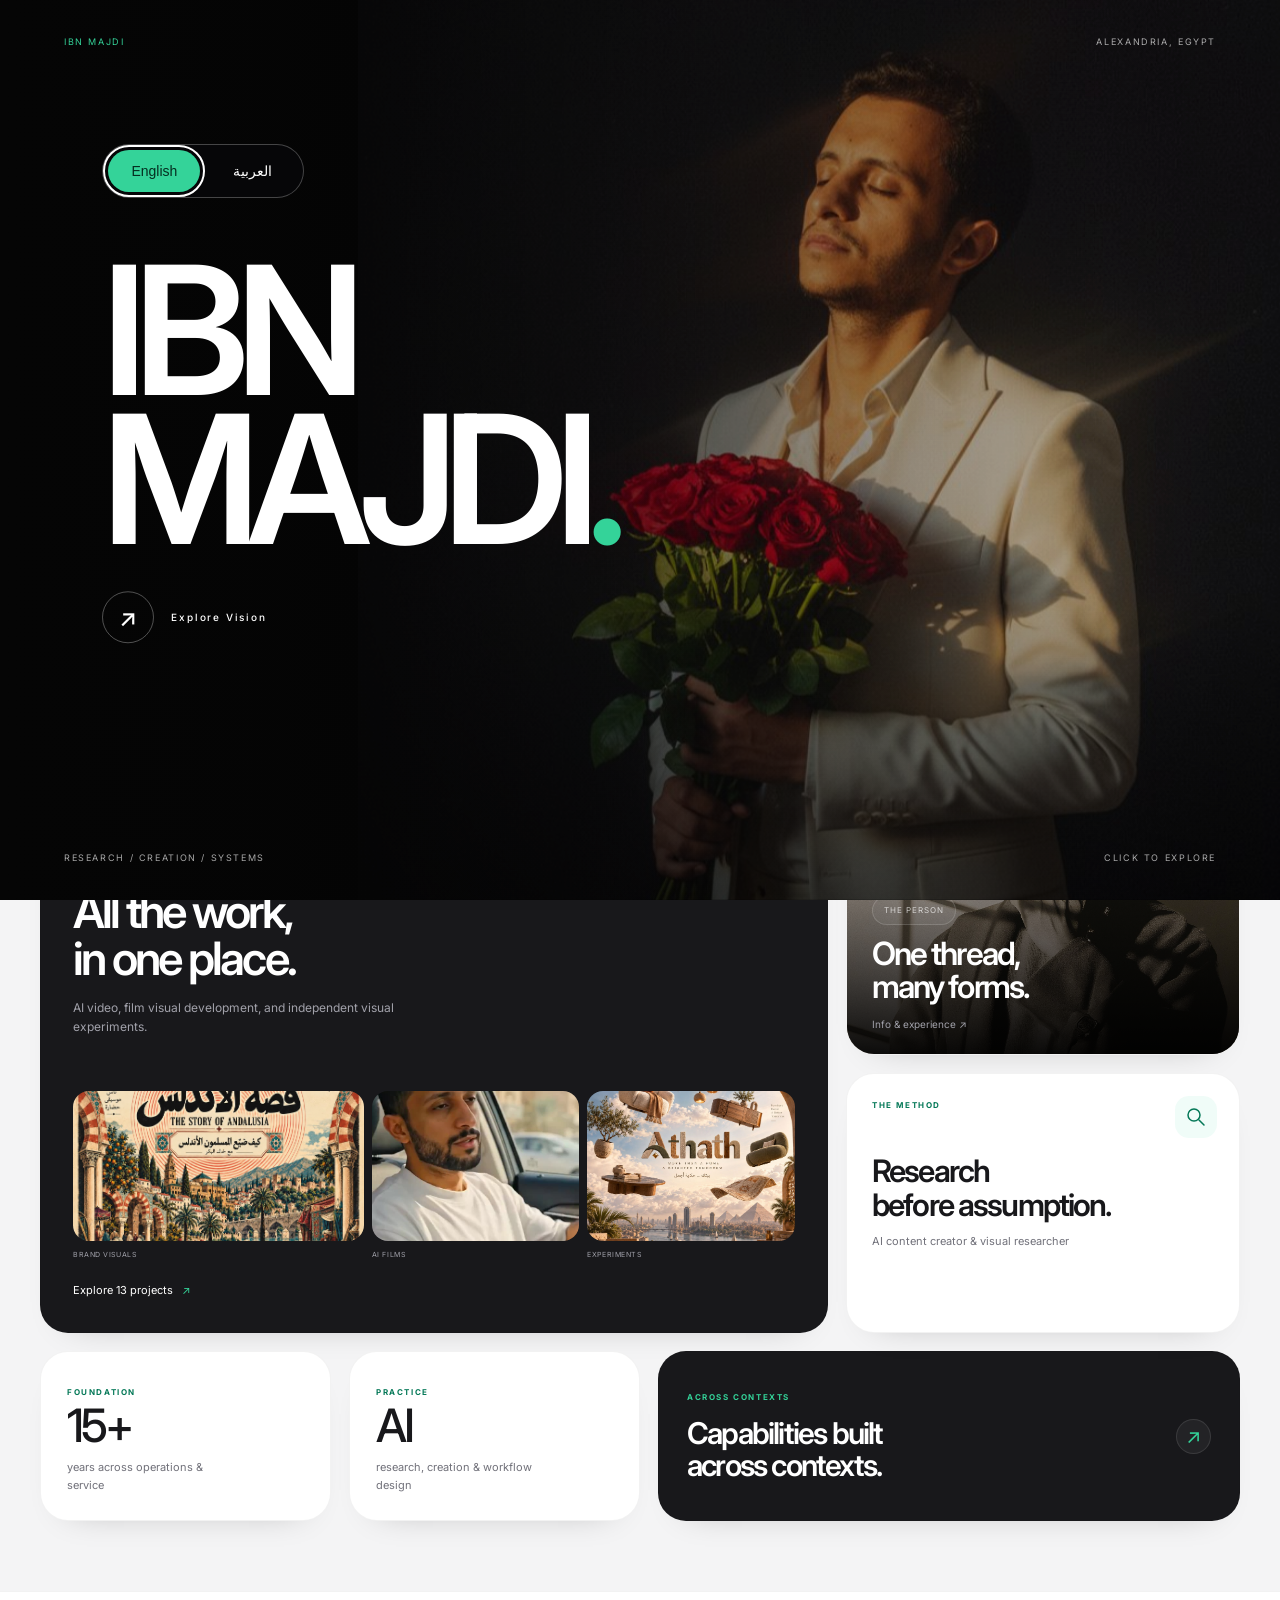
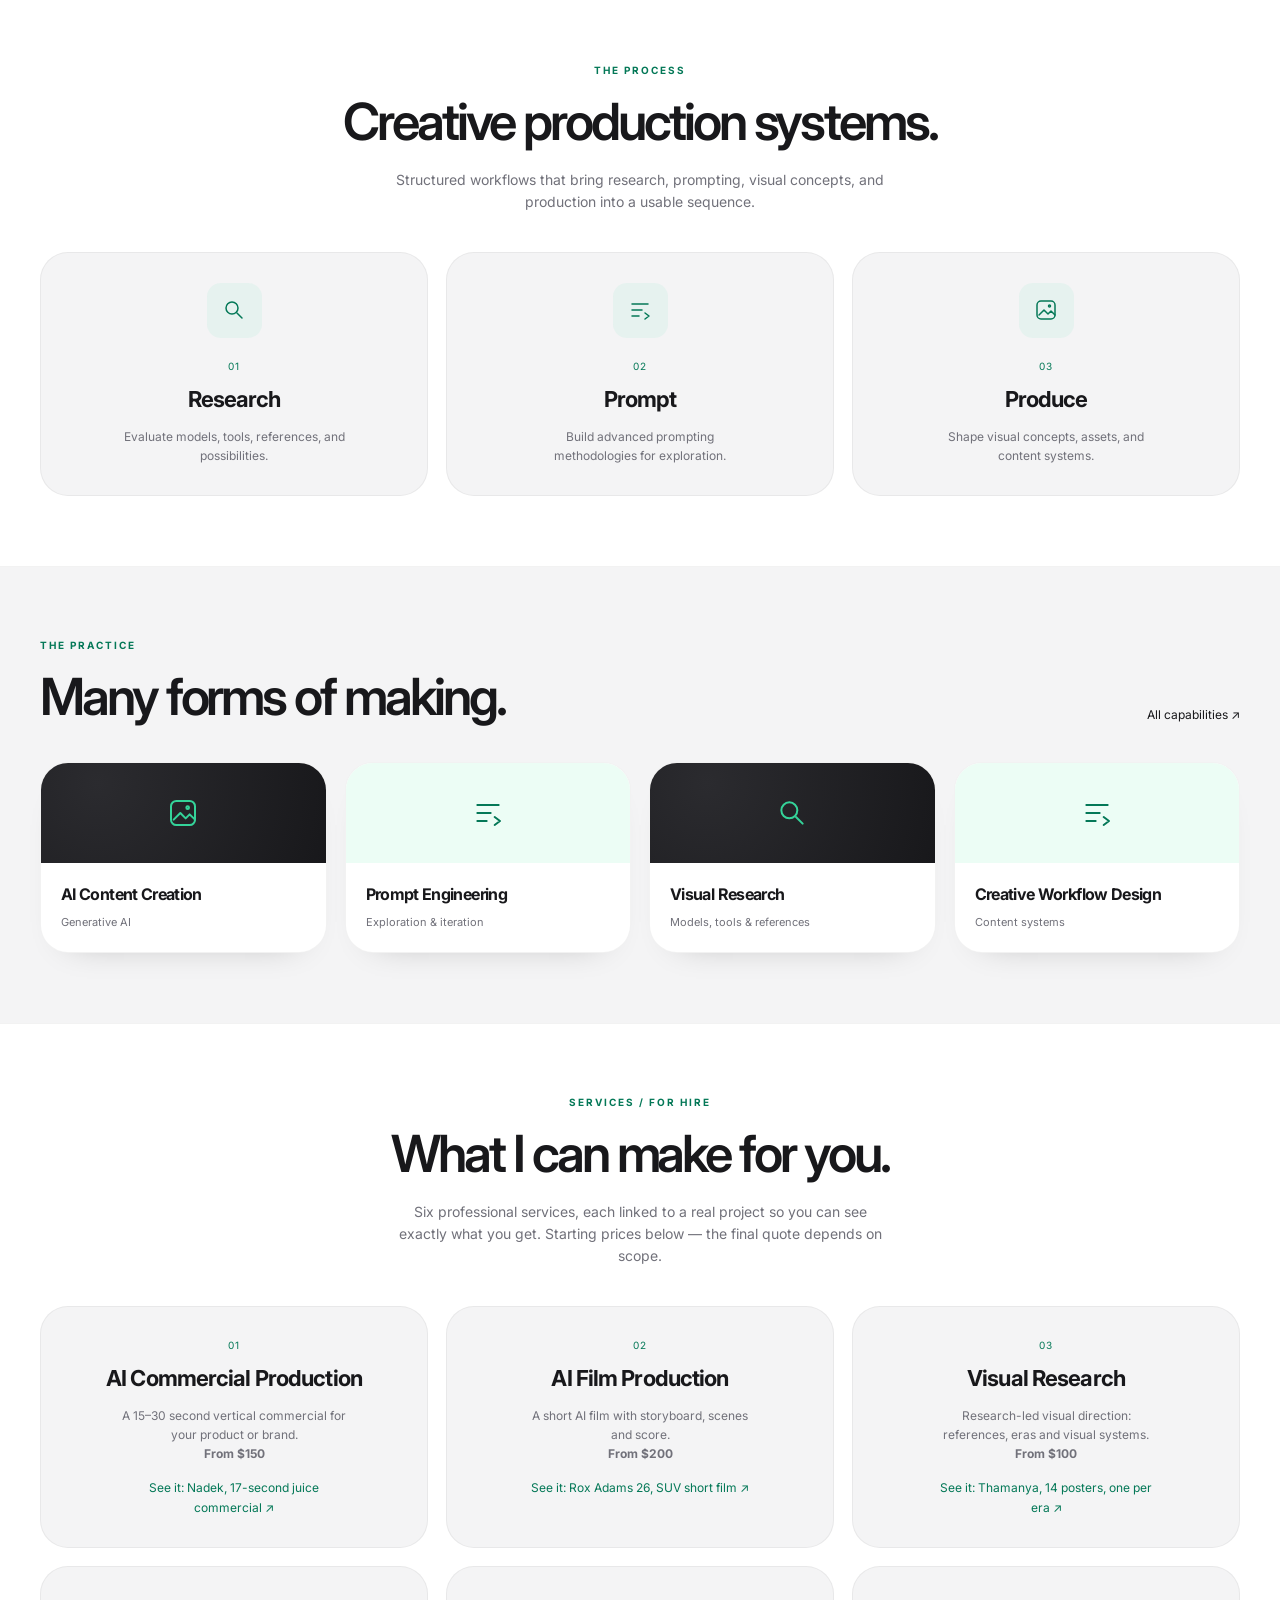
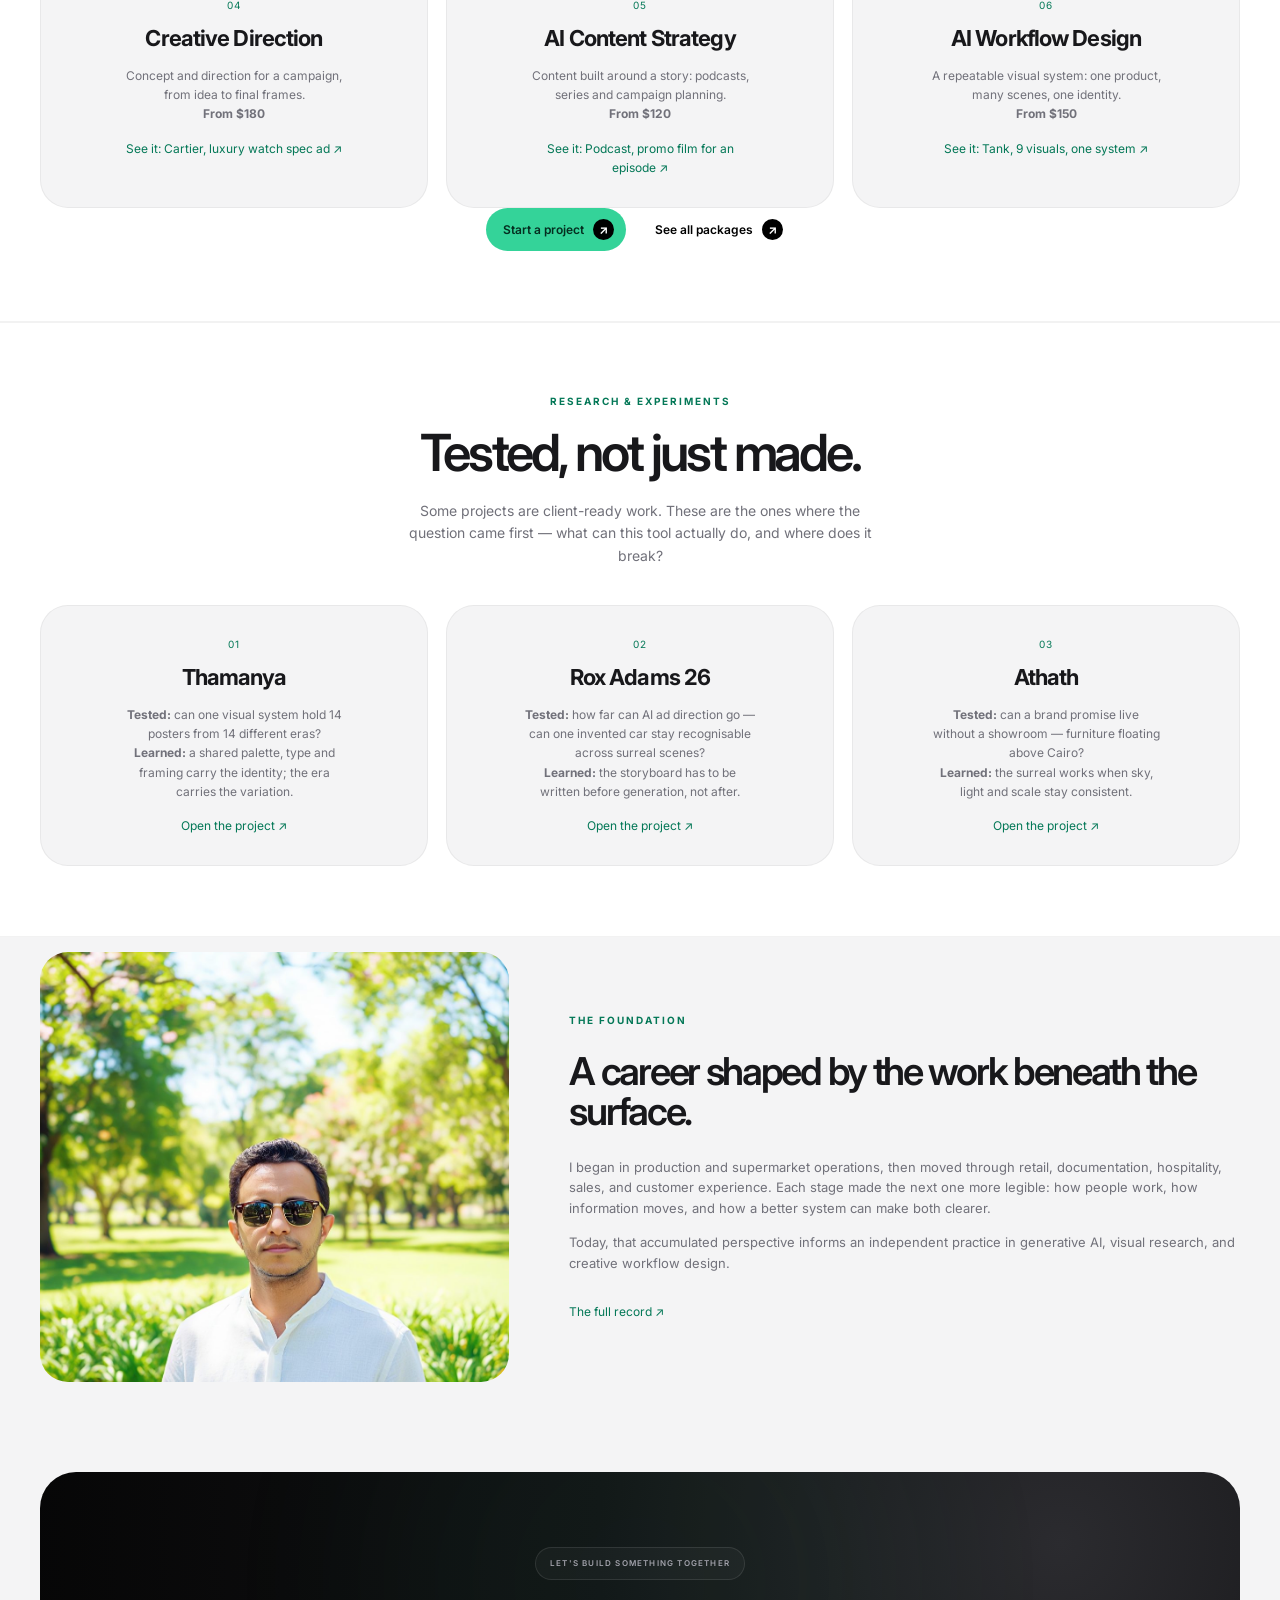
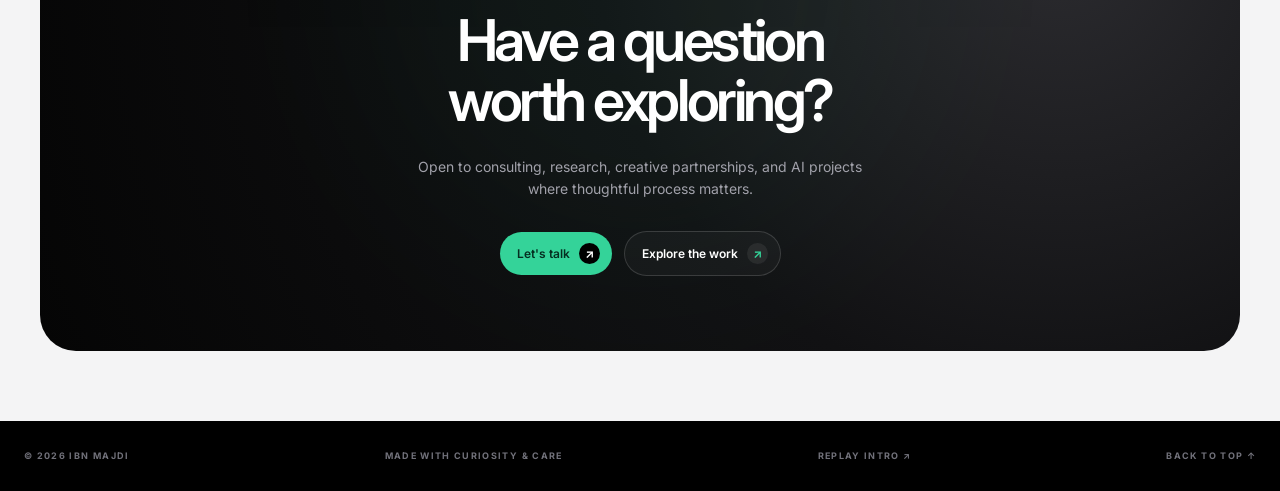
==== commit 88166aa1: "Standalone Store page: 2 Nazmly products with detail dialogs and Buy links to Nazmly (EN + AR); Stor" ====
--- a/index.html
+++ b/index.html
@@ -1,5 +1,5 @@
 <!DOCTYPE html>
-<html lang="en"><head><meta charset="utf-8"/><meta content="width=device-width,initial-scale=1" name="viewport"/><meta content="Ibn Majdi — systems-minded AI content creator and visual researcher based in Alexandria, Egypt." name="description"/><meta content="index, follow" name="robots"/><meta content="#000000" name="theme-color"/><link href="https://ibn-majdi.github.io/portfolio/" rel="canonical"/><meta content="https://ibn-majdi.github.io/portfolio/" property="og:url"/><meta content="https://ibn-majdi.github.io/portfolio/assets/og-image.jpg" property="og:image"/><link href="assets/favicon.png" rel="icon" type="image/png"/><meta content="website" property="og:type"/><meta content="Ibn Majdi — Systems, research, and creative technology" property="og:title"/><meta content="A professional journey from operations to AI-powered creative systems." property="og:description"/><meta content="summary" name="twitter:card"/><title>Ibn Majdi — Systems, research, and creative technology</title><link href="https://fonts.googleapis.com" rel="preconnect"/><link crossorigin="" href="https://fonts.gstatic.com" rel="preconnect"/><link href="https://fonts.googleapis.com/css2?family=Inter:wght@300;400;500;600;700&amp;display=swap" rel="stylesheet"/><link href="styles.css" rel="stylesheet"/><script type="application/ld+json">{"@context":"https://schema.org","@type":"Person","name":"Ibn Majdi","email":"mailto:ibnmajdi19@gmail.com","address":{"@type":"PostalAddress","addressLocality":"Alexandria","addressCountry":"EG"},"jobTitle":"AI Content Creator & Visual Researcher","knowsAbout":["Generative AI","Prompt Engineering","Visual Research","AI Workflow Design"]}</script><link href="language.css" rel="stylesheet"/><link href="index.html" hreflang="en" rel="alternate"/><link href="index-ar.html" hreflang="ar" rel="alternate"/></head><body><a class="skip" href="#main">Skip to content</a><div class="grain"></div><header><nav><a class="logo" href="index.html">IM<span>·</span></a><div class="links"><a href="work.html">Work</a><a href="services.html">Services</a><a href="info.html">Info</a></div><div class="social-mini"><a aria-label="Facebook" href="https://www.facebook.com/ibnmajdi19/" rel="noopener noreferrer" target="_blank"><svg aria-hidden="true" focusable="false" viewbox="0 0 24 24"><path d="M14 21v-8h3l.5-4H14V7c0-1.1.3-2 2-2h2V1.4A26 26 0 0 0 15 1c-3 0-5 1.8-5 5v3H7v4h3v8z"></path></svg></a><a aria-label="Instagram" href="https://www.instagram.com/ibn.majdi" rel="noopener noreferrer" target="_blank"><svg aria-hidden="true" focusable="false" viewbox="0 0 24 24"><rect fill="none" height="18" rx="5" stroke="currentColor" stroke-width="2" width="18" x="3" y="3"></rect><circle cx="12" cy="12" fill="none" r="4" stroke="currentColor" stroke-width="2"></circle><circle cx="17.5" cy="6.5" r="1.2"></circle></svg></a><a aria-label="X" href="https://x.com/ibnmajdi19" rel="noopener noreferrer" target="_blank"><svg aria-hidden="true" focusable="false" viewbox="0 0 24 24"><path d="M18.9 2H22l-6.8 7.8L23.2 22h-6.3L12 14.6 5.5 22H2.3l7.8-9L2 2h6.5l4.4 6.7L18.9 2zm-1.1 18h1.7L7.5 4H5.7z"></path></svg></a><a aria-label="TikTok" href="https://www.tiktok.com/@ibnmajdi19" rel="noopener noreferrer" target="_blank"><svg aria-hidden="true" focusable="false" viewbox="0 0 24 24"><path d="M15 2h3c.3 2.4 1.6 3.9 4 4.2v3a8 8 0 0 1-4-1.2v7.6a6.4 6.4 0 1 1-5.5-6.3v3.2a3.2 3.2 0 1 0 2.5 3.1z"></path></svg></a></div><a aria-label="التبديل إلى العربية" class="language-link" dir="rtl" href="index-ar.html" lang="ar">العربية</a><a class="pill light" href="info.html#contact">Let’s talk <b>↗</b></a><button aria-expanded="false" aria-label="Open navigation" class="menu">☰</button></nav><div class="mobile-links"><a href="index.html">Home</a><a href="work.html">Work</a><a href="services.html">Services</a><a href="info.html">Info &amp; contact</a><a href="index-ar.html" lang="ar">العربية</a></div></header><dialog aria-label="Enter Ibn Majdi portfolio" class="entry-screen" dir="ltr" lang="en"><img alt="" class="entry-image" fetchpriority="high" src="assets/hero-roses.jpg"/><div class="entry-shade"></div><div class="entry-top"><span>IBN MAJDI</span><span>ALEXANDRIA, EGYPT</span></div><button aria-label="Explore Vision" class="entry-button" type="button"><span class="entry-name"><span>IBN</span><span>MAJDI<span class="entry-dot">.</span></span></span><span class="entry-action"><span aria-hidden="true" class="entry-circle">↗</span><span>Explore Vision</span></span></button><div class="entry-bottom"><span>RESEARCH / CREATION / SYSTEMS</span><span>CLICK TO EXPLORE</span></div><div aria-label="اختر اللغة / Choose language" class="entry-language" dir="ltr" role="group"><button aria-pressed="true" data-language="en" lang="en" type="button">English</button><button aria-pressed="false" data-language="ar" lang="ar" type="button">العربية</button></div></dialog><main class="home-page" id="main"><section class="home-hero dark-zone" id="top"><div class="home-glow"></div><div class="home-sticker sticker-left"><span class="sticker-icon"><svg aria-hidden="true" viewbox="0 0 24 24"><circle cx="10" cy="10" r="6"></circle><path d="m15 15 5 5"></path></svg></span><span>Visual<br/><b>research</b></span></div><div class="home-sticker sticker-right"><span class="sticker-icon"><svg aria-hidden="true" viewbox="0 0 24 24"><path d="M4 6h16M4 12h10M4 18h7m6-3 4 3-4 3"></path></svg></span><span>Creative<br/><b>systems</b></span></div><div class="home-hero-copy"><p class="home-eyebrow"><span></span>IBN MAJDI / ALEXANDRIA, EGYPT</p><h1>Where experience<br/>becomes a <i>system.</i></h1><p class="home-description">A systems-minded creator working across generative AI, visual research, content production, and the practical workflows that connect them.</p><div class="home-actions"><a class="pill accent" href="work.html">See the work <b>↗</b></a><a class="pill home-secondary" href="info.html">Info &amp; contact <b>↗</b></a></div></div><p class="home-scroll">A CLOSER LOOK <span>↓</span></p></section>
+<html lang="en"><head><meta charset="utf-8"/><meta content="width=device-width,initial-scale=1" name="viewport"/><meta content="Ibn Majdi — systems-minded AI content creator and visual researcher based in Alexandria, Egypt." name="description"/><meta content="index, follow" name="robots"/><meta content="#000000" name="theme-color"/><link href="https://ibn-majdi.github.io/portfolio/" rel="canonical"/><meta content="https://ibn-majdi.github.io/portfolio/" property="og:url"/><meta content="https://ibn-majdi.github.io/portfolio/assets/og-image.jpg" property="og:image"/><link href="assets/favicon.png" rel="icon" type="image/png"/><meta content="website" property="og:type"/><meta content="Ibn Majdi — Systems, research, and creative technology" property="og:title"/><meta content="A professional journey from operations to AI-powered creative systems." property="og:description"/><meta content="summary" name="twitter:card"/><title>Ibn Majdi — Systems, research, and creative technology</title><link href="https://fonts.googleapis.com" rel="preconnect"/><link crossorigin="" href="https://fonts.gstatic.com" rel="preconnect"/><link href="https://fonts.googleapis.com/css2?family=Inter:wght@300;400;500;600;700&amp;display=swap" rel="stylesheet"/><link href="styles.css" rel="stylesheet"/><script type="application/ld+json">{"@context":"https://schema.org","@type":"Person","name":"Ibn Majdi","email":"mailto:ibnmajdi19@gmail.com","address":{"@type":"PostalAddress","addressLocality":"Alexandria","addressCountry":"EG"},"jobTitle":"AI Content Creator & Visual Researcher","knowsAbout":["Generative AI","Prompt Engineering","Visual Research","AI Workflow Design"]}</script><link href="language.css" rel="stylesheet"/><link href="index.html" hreflang="en" rel="alternate"/><link href="index-ar.html" hreflang="ar" rel="alternate"/></head><body><a class="skip" href="#main">Skip to content</a><div class="grain"></div><header><nav><a class="logo" href="index.html">IM<span>·</span></a><div class="links"><a href="work.html">Work</a><a href="services.html">Services</a><a href="store.html">Store</a><a href="info.html">Info</a></div><div class="social-mini"><a aria-label="Facebook" href="https://www.facebook.com/ibnmajdi19/" rel="noopener noreferrer" target="_blank"><svg aria-hidden="true" focusable="false" viewbox="0 0 24 24"><path d="M14 21v-8h3l.5-4H14V7c0-1.1.3-2 2-2h2V1.4A26 26 0 0 0 15 1c-3 0-5 1.8-5 5v3H7v4h3v8z"></path></svg></a><a aria-label="Instagram" href="https://www.instagram.com/ibn.majdi" rel="noopener noreferrer" target="_blank"><svg aria-hidden="true" focusable="false" viewbox="0 0 24 24"><rect fill="none" height="18" rx="5" stroke="currentColor" stroke-width="2" width="18" x="3" y="3"></rect><circle cx="12" cy="12" fill="none" r="4" stroke="currentColor" stroke-width="2"></circle><circle cx="17.5" cy="6.5" r="1.2"></circle></svg></a><a aria-label="X" href="https://x.com/ibnmajdi19" rel="noopener noreferrer" target="_blank"><svg aria-hidden="true" focusable="false" viewbox="0 0 24 24"><path d="M18.9 2H22l-6.8 7.8L23.2 22h-6.3L12 14.6 5.5 22H2.3l7.8-9L2 2h6.5l4.4 6.7L18.9 2zm-1.1 18h1.7L7.5 4H5.7z"></path></svg></a><a aria-label="TikTok" href="https://www.tiktok.com/@ibnmajdi19" rel="noopener noreferrer" target="_blank"><svg aria-hidden="true" focusable="false" viewbox="0 0 24 24"><path d="M15 2h3c.3 2.4 1.6 3.9 4 4.2v3a8 8 0 0 1-4-1.2v7.6a6.4 6.4 0 1 1-5.5-6.3v3.2a3.2 3.2 0 1 0 2.5 3.1z"></path></svg></a></div><a aria-label="التبديل إلى العربية" class="language-link" dir="rtl" href="index-ar.html" lang="ar">العربية</a><a class="pill light" href="info.html#contact">Let’s talk <b>↗</b></a><button aria-expanded="false" aria-label="Open navigation" class="menu">☰</button></nav><div class="mobile-links"><a href="index.html">Home</a><a href="work.html">Work</a><a href="services.html">Services</a><a href="store.html">Store</a><a href="info.html">Info &amp; contact</a><a href="index-ar.html" lang="ar">العربية</a></div></header><dialog aria-label="Enter Ibn Majdi portfolio" class="entry-screen" dir="ltr" lang="en"><img alt="" class="entry-image" fetchpriority="high" src="assets/hero-roses.jpg"/><div class="entry-shade"></div><div class="entry-top"><span>IBN MAJDI</span><span>ALEXANDRIA, EGYPT</span></div><button aria-label="Explore Vision" class="entry-button" type="button"><span class="entry-name"><span>IBN</span><span>MAJDI<span class="entry-dot">.</span></span></span><span class="entry-action"><span aria-hidden="true" class="entry-circle">↗</span><span>Explore Vision</span></span></button><div class="entry-bottom"><span>RESEARCH / CREATION / SYSTEMS</span><span>CLICK TO EXPLORE</span></div><div aria-label="اختر اللغة / Choose language" class="entry-language" dir="ltr" role="group"><button aria-pressed="true" data-language="en" lang="en" type="button">English</button><button aria-pressed="false" data-language="ar" lang="ar" type="button">العربية</button></div></dialog><main class="home-page" id="main"><section class="home-hero dark-zone" id="top"><div class="home-glow"></div><div class="home-sticker sticker-left"><span class="sticker-icon"><svg aria-hidden="true" viewbox="0 0 24 24"><circle cx="10" cy="10" r="6"></circle><path d="m15 15 5 5"></path></svg></span><span>Visual<br/><b>research</b></span></div><div class="home-sticker sticker-right"><span class="sticker-icon"><svg aria-hidden="true" viewbox="0 0 24 24"><path d="M4 6h16M4 12h10M4 18h7m6-3 4 3-4 3"></path></svg></span><span>Creative<br/><b>systems</b></span></div><div class="home-hero-copy"><p class="home-eyebrow"><span></span>IBN MAJDI / ALEXANDRIA, EGYPT</p><h1>Where experience<br/>becomes a <i>system.</i></h1><p class="home-description">A systems-minded creator working across generative AI, visual research, content production, and the practical workflows that connect them.</p><div class="home-actions"><a class="pill accent" href="work.html">See the work <b>↗</b></a><a class="pill home-secondary" href="info.html">Info &amp; contact <b>↗</b></a></div></div><p class="home-scroll">A CLOSER LOOK <span>↓</span></p></section>
 <section aria-label="Portfolio at a glance" class="home-collection light-zone"><div class="home-bento"><a class="home-tile home-feature" href="work.html"><div class="home-tile-top"><span class="home-chip">SELECTED WORK</span><span aria-hidden="true" class="tile-arrow">↗</span></div><h2>All the work,<br/>in one place.</h2><p>AI video, film visual development, and independent visual experiments.</p><div class="home-preview"><img alt="Thamanya campaign artwork" loading="lazy" src="assets/work/thamanya/01.jpg"/><img alt="Nadek AI film still" loading="lazy" src="assets/work/nadek/01-poster.jpg"/><img alt="Athath furniture concept" loading="lazy" src="assets/work/athath/01.jpg"/><span>BRAND VISUALS</span><span>AI FILMS</span><span>EXPERIMENTS</span></div><span class="home-tile-link">Explore 13 projects <span aria-hidden="true">↗</span></span></a><a class="home-tile home-portrait" href="info.html"><img alt="Ibn Majdi portrait" loading="lazy" src="assets/portrait-shadow.jpg"/><div><span class="home-chip">THE PERSON</span><h2>One thread,<br/>many forms.</h2><span class="home-tile-link">Info &amp; experience ↗</span></div></a><div class="home-tile home-method"><span class="sticker-icon"><svg aria-hidden="true" viewbox="0 0 24 24"><circle cx="10" cy="10" r="6"></circle><path d="m15 15 5 5"></path></svg></span><p class="label dark">THE METHOD</p><h2>Research<br/>before assumption.</h2><p>AI content creator &amp; visual researcher</p></div></div><div class="home-mini-grid"><div class="home-tile home-mini"><span class="label dark">FOUNDATION</span><strong>15+</strong><p>years across operations &amp; service</p></div><div class="home-tile home-mini"><span class="label dark">PRACTICE</span><strong>AI</strong><p>research, creation &amp; workflow design</p></div><a class="home-tile home-link-tile" href="info.html#expertise"><div><p class="label">ACROSS CONTEXTS</p><h2>Capabilities built<br/>across contexts.</h2></div><span aria-hidden="true" class="tile-arrow">↗</span></a></div></section>
 <section class="home-process light-zone" id="method"><div class="home-section-heading"><p class="label dark">THE PROCESS</p><h2>Creative production systems.</h2><p>Structured workflows that bring research, prompting, visual concepts, and production into a usable sequence.</p></div><div class="home-process-grid"><article class="home-tile"><span class="sticker-icon"><svg aria-hidden="true" viewbox="0 0 24 24"><circle cx="10" cy="10" r="6"></circle><path d="m15 15 5 5"></path></svg></span><span class="process-number">01</span><h3>Research</h3><p>Evaluate models, tools, references, and possibilities.</p></article><article class="home-tile"><span class="sticker-icon"><svg aria-hidden="true" viewbox="0 0 24 24"><path d="M4 6h16M4 12h10M4 18h7m6-3 4 3-4 3"></path></svg></span><span class="process-number">02</span><h3>Prompt</h3><p>Build advanced prompting methodologies for exploration.</p></article><article class="home-tile"><span class="sticker-icon"><svg aria-hidden="true" viewbox="0 0 24 24"><rect height="18" rx="4" width="18" x="3" y="3"></rect><path d="m5 17 5-5 4 4 3-3 4 4"></path><circle cx="15.5" cy="8" r="1"></circle></svg></span><span class="process-number">03</span><h3>Produce</h3><p>Shape visual concepts, assets, and content systems.</p></article></div></section>
 <section class="home-practice light-zone"><div class="home-section-heading practice-heading"><div><p class="label dark">THE PRACTICE</p><h2>Many forms of making.</h2></div><a href="info.html#expertise">All capabilities ↗</a></div><div class="practice-grid"><a class="home-tile practice-card" href="info.html#expertise"><div><svg aria-hidden="true" viewbox="0 0 24 24"><rect height="18" rx="4" width="18" x="3" y="3"></rect><path d="m5 17 5-5 4 4 3-3 4 4"></path><circle cx="15.5" cy="8" r="1"></circle></svg></div><h3>AI Content Creation</h3><p>Generative AI</p></a><a class="home-tile practice-card" href="info.html#expertise"><div><svg aria-hidden="true" viewbox="0 0 24 24"><path d="M4 6h16M4 12h10M4 18h7m6-3 4 3-4 3"></path></svg></div><h3>Prompt Engineering</h3><p>Exploration &amp; iteration</p></a><a class="home-tile practice-card" href="info.html#expertise"><div><svg aria-hidden="true" viewbox="0 0 24 24"><circle cx="10" cy="10" r="6"></circle><path d="m15 15 5 5"></path></svg></div><h3>Visual Research</h3><p>Models, tools &amp; references</p></a><a class="home-tile practice-card" href="info.html#expertise"><div><svg aria-hidden="true" viewbox="0 0 24 24"><path d="M4 6h16M4 12h10M4 18h7m6-3 4 3-4 3"></path></svg></div><h3>Creative Workflow Design</h3><p>Content systems</p></a></div></section>
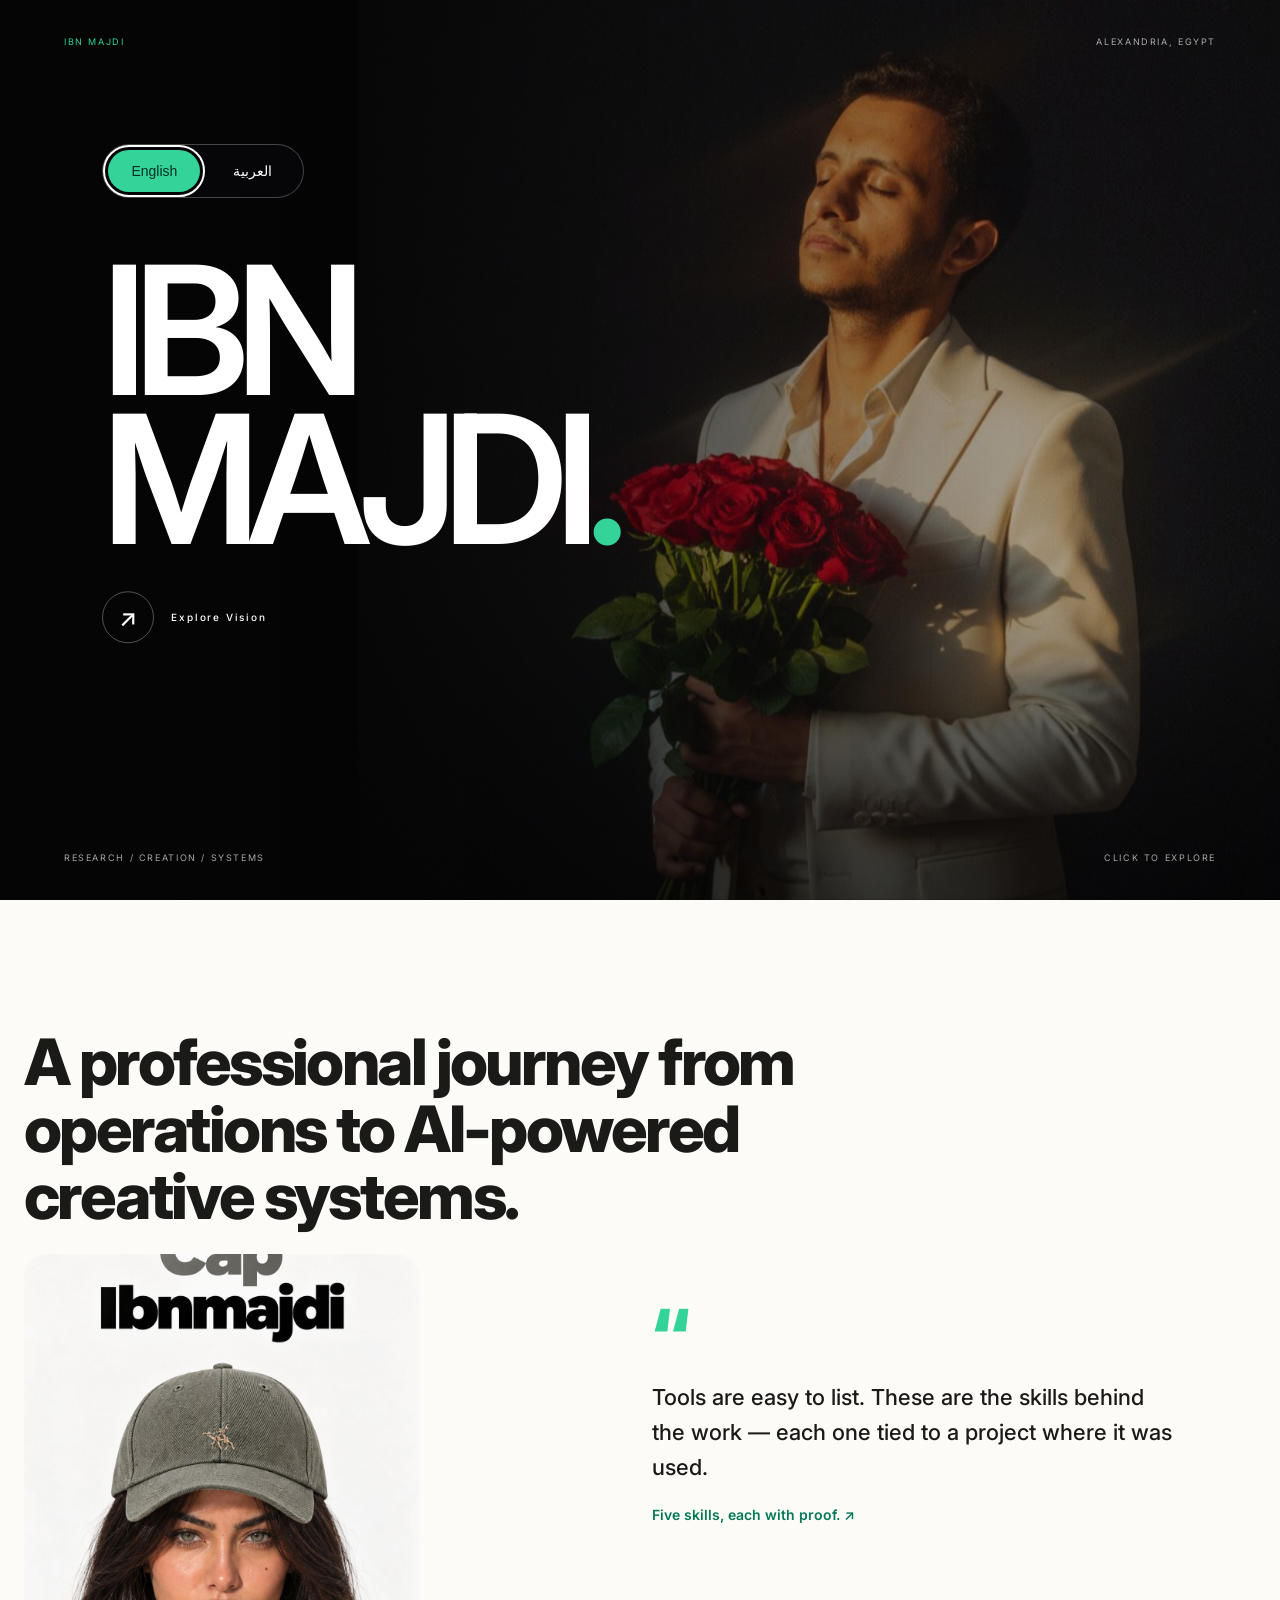
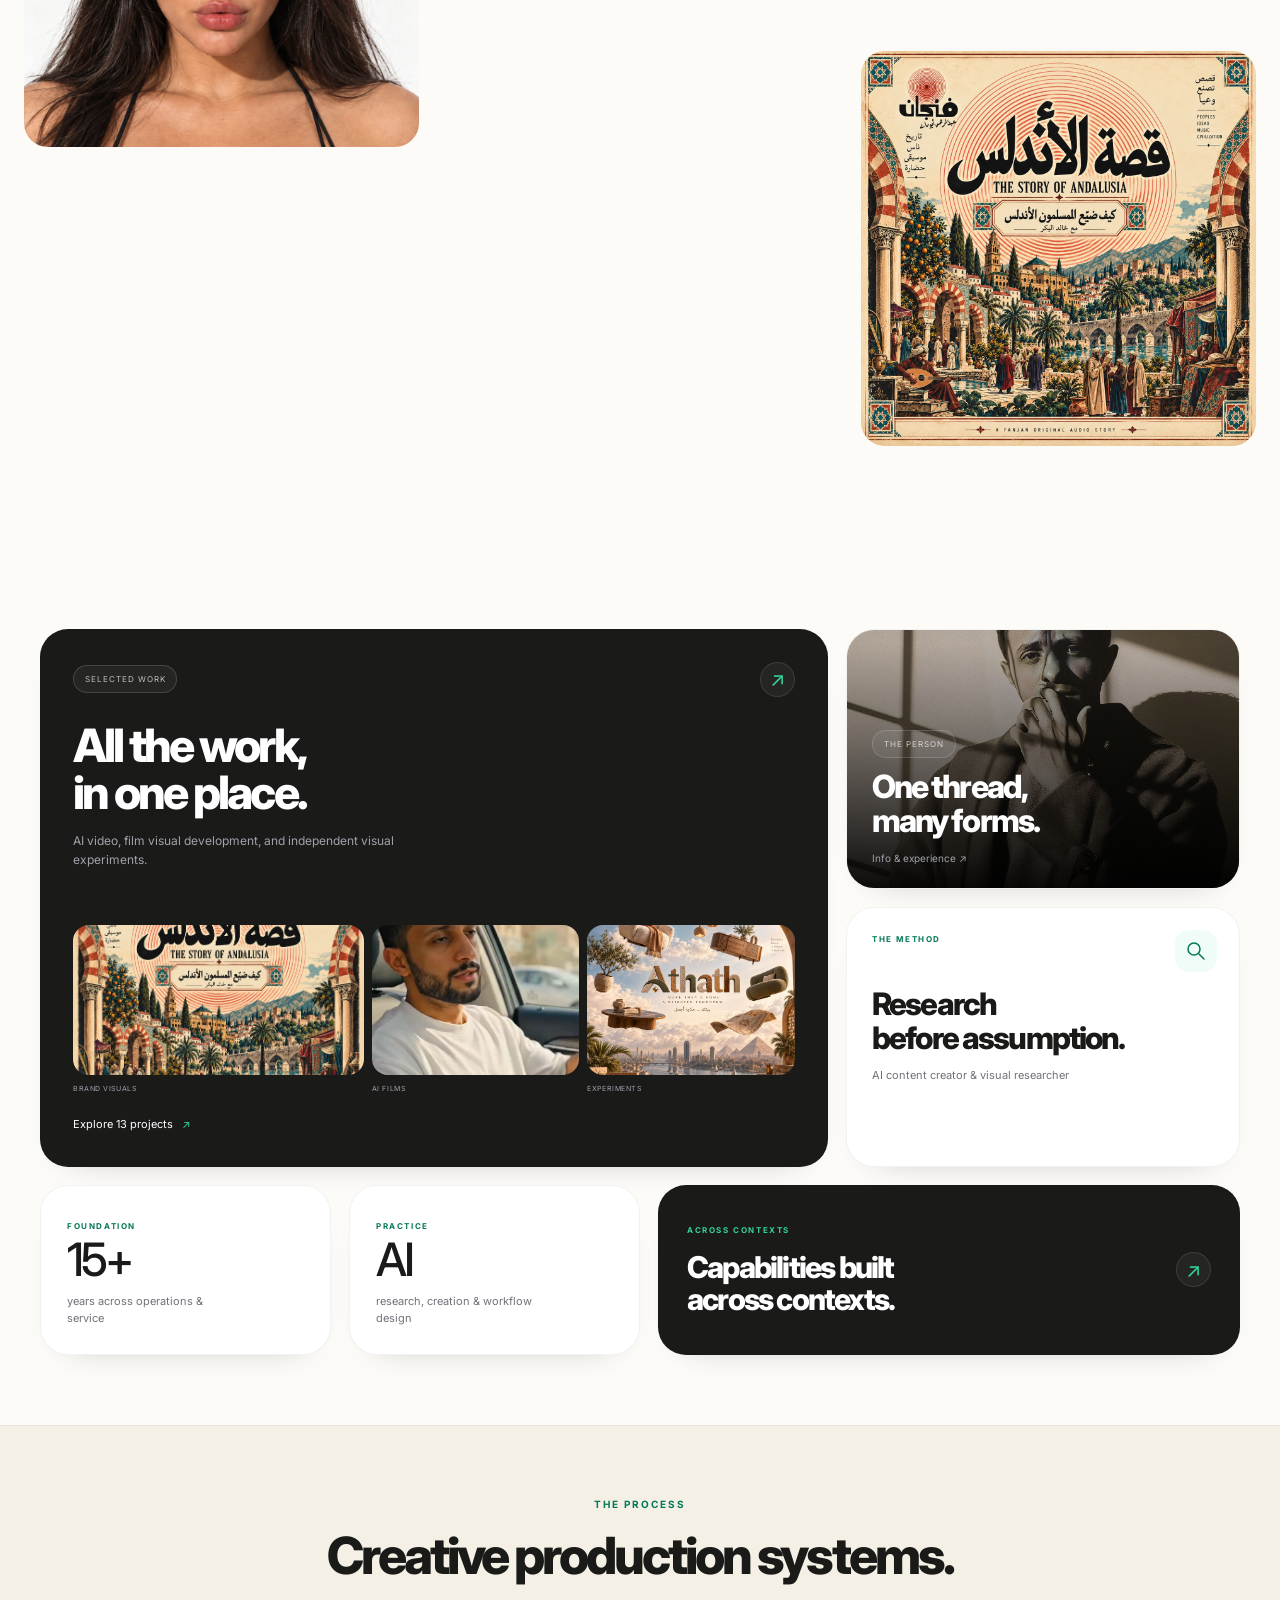
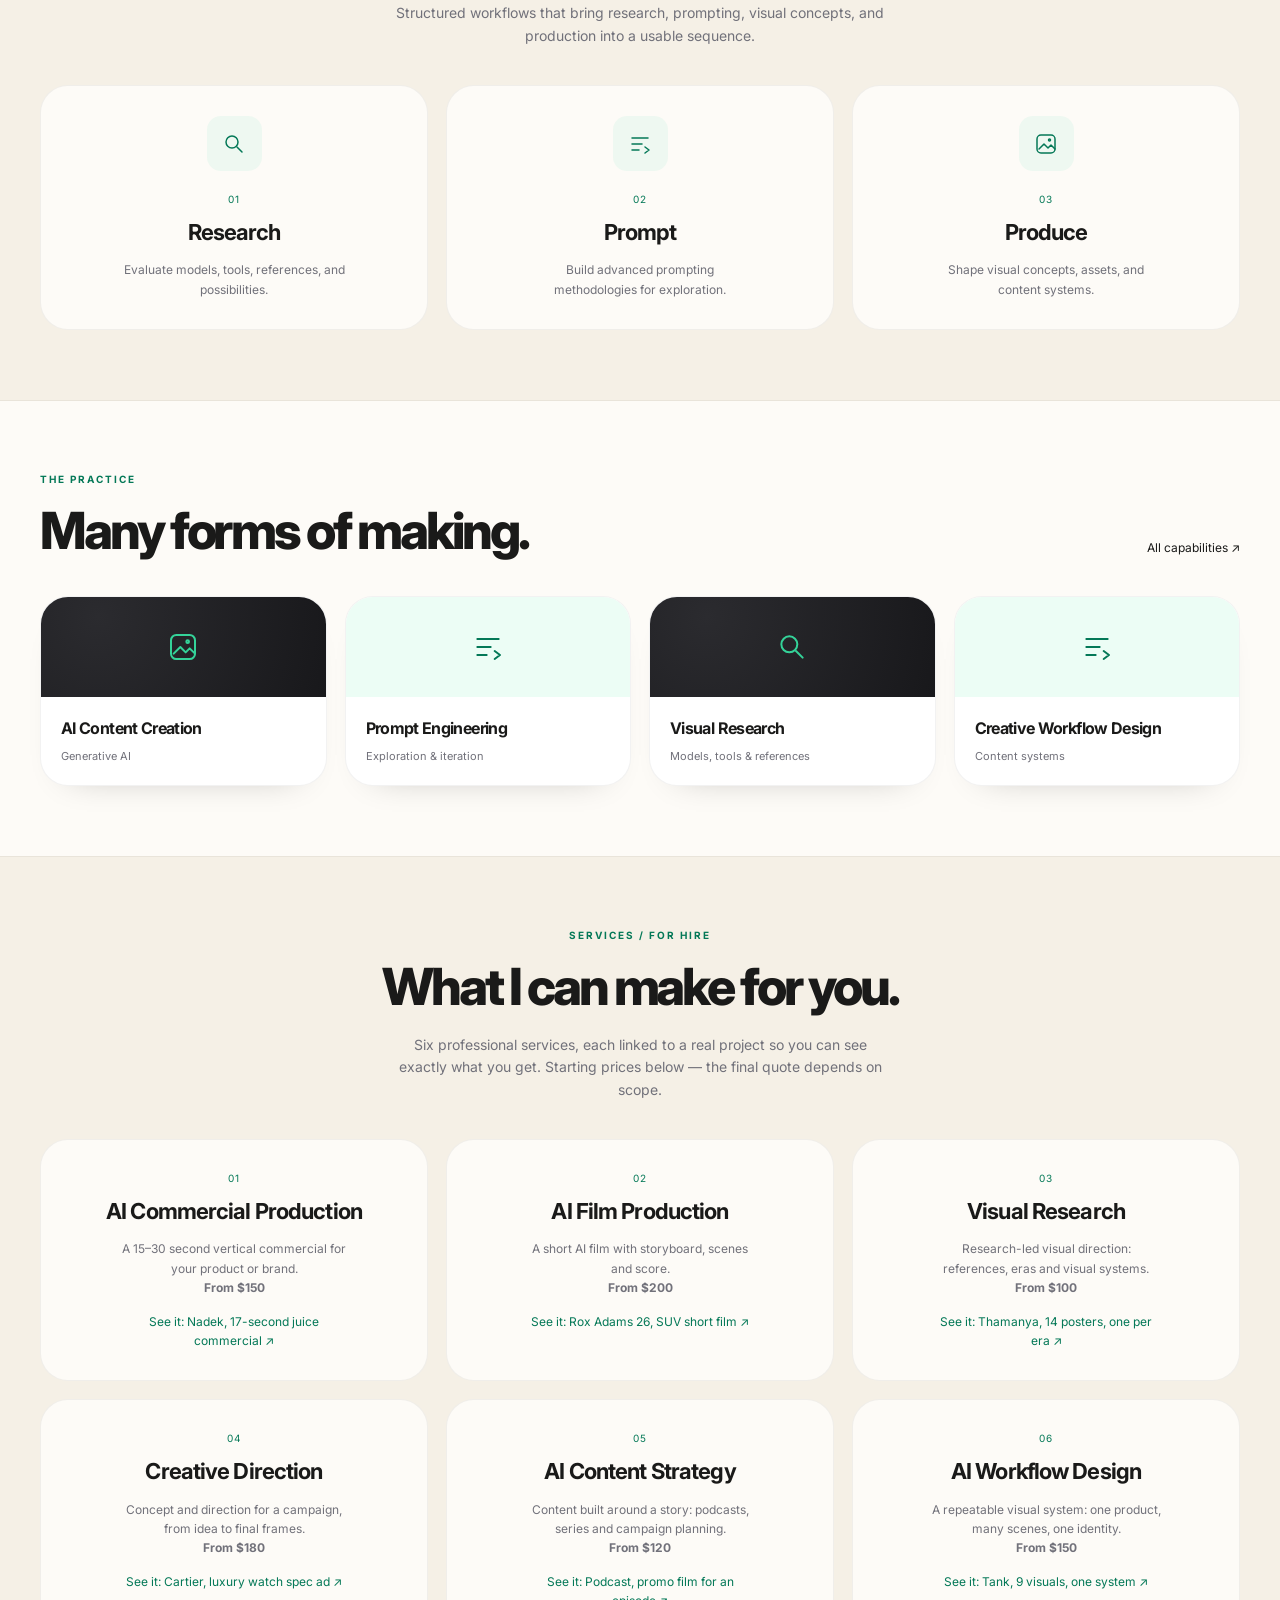
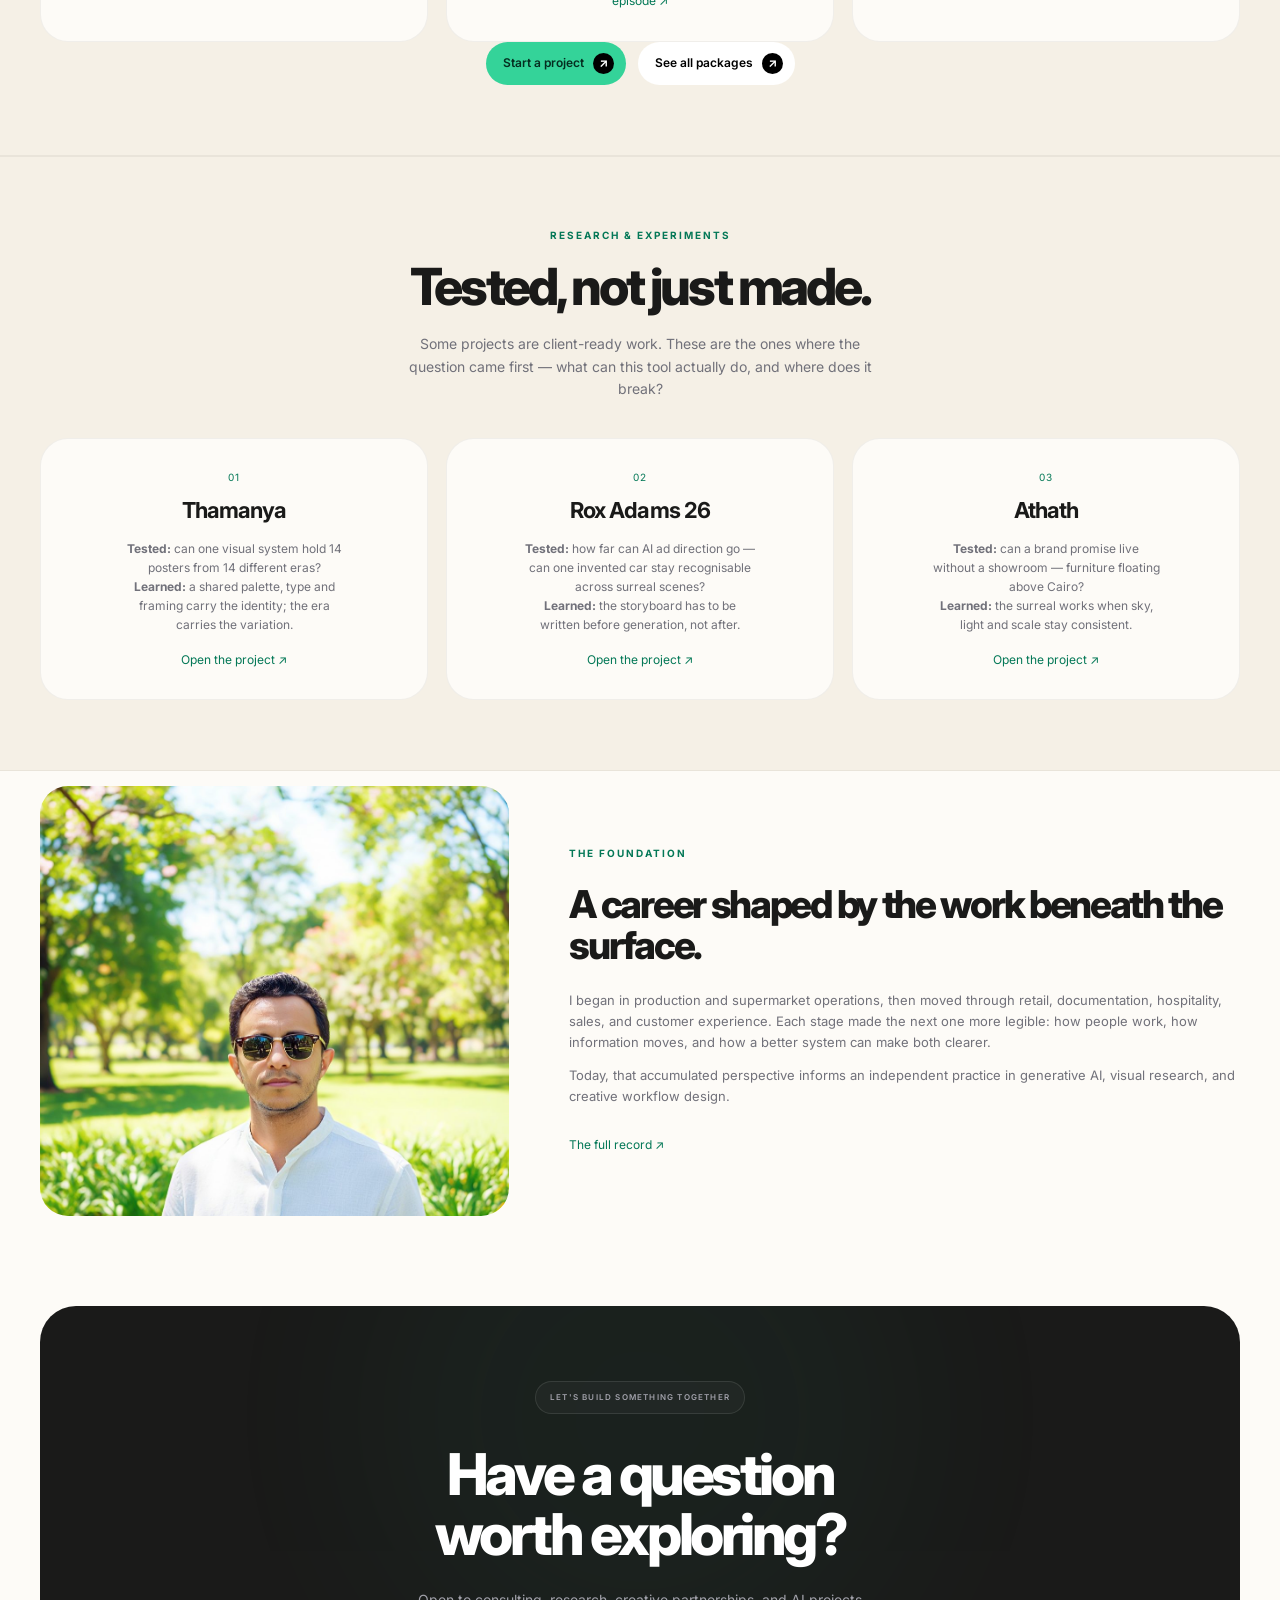
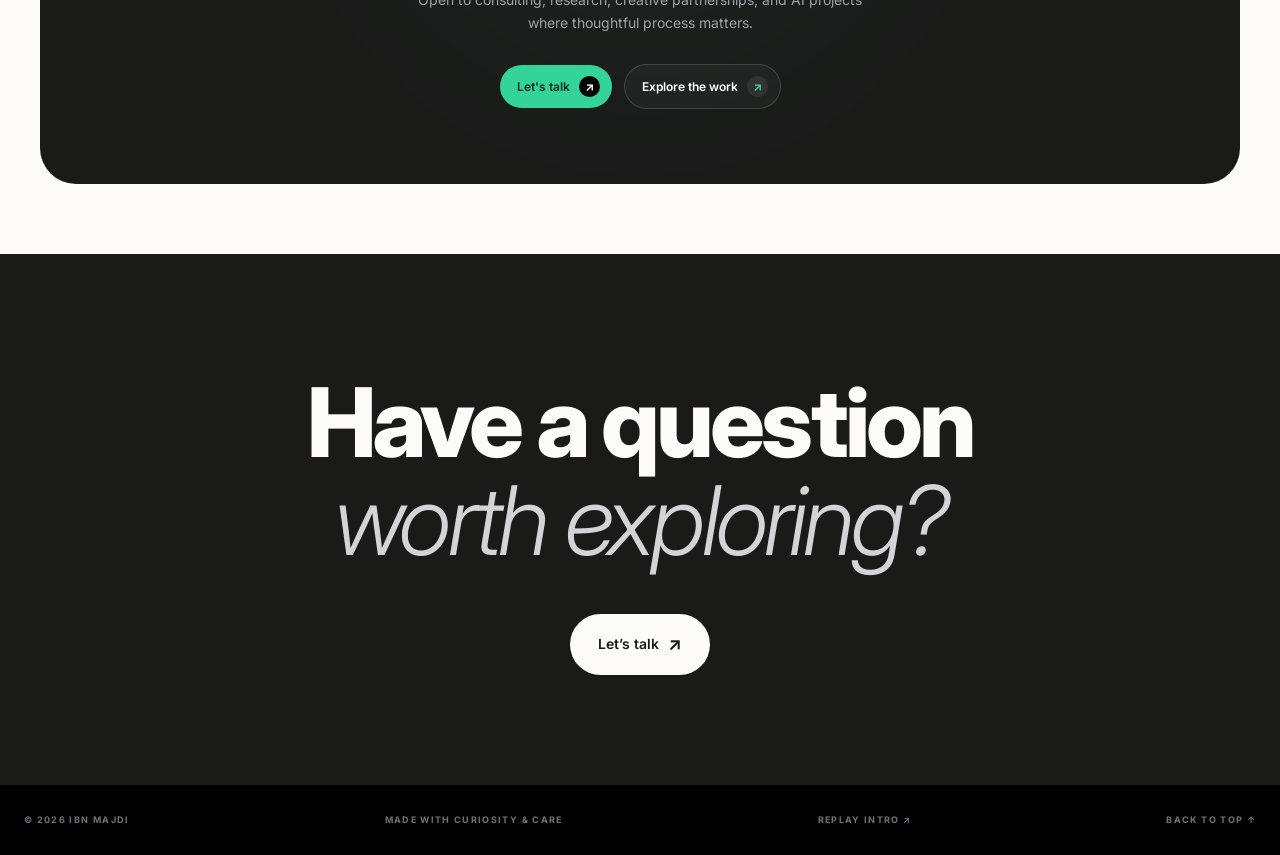
==== commit e8f5eb1e: "Cinematic Editorial redesign: cinematic video hero with glass panel and scan-line, service ticker, s" ====
--- a/index.html
+++ b/index.html
@@ -1,7 +1,7 @@
 <!DOCTYPE html>
-<html lang="en"><head><meta charset="utf-8"/><meta content="width=device-width,initial-scale=1" name="viewport"/><meta content="Ibn Majdi — systems-minded AI content creator and visual researcher based in Alexandria, Egypt." name="description"/><meta content="index, follow" name="robots"/><meta content="#000000" name="theme-color"/><link href="https://ibn-majdi.github.io/portfolio/" rel="canonical"/><meta content="https://ibn-majdi.github.io/portfolio/" property="og:url"/><meta content="https://ibn-majdi.github.io/portfolio/assets/og-image.jpg" property="og:image"/><link href="assets/favicon.png" rel="icon" type="image/png"/><meta content="website" property="og:type"/><meta content="Ibn Majdi — Systems, research, and creative technology" property="og:title"/><meta content="A professional journey from operations to AI-powered creative systems." property="og:description"/><meta content="summary" name="twitter:card"/><title>Ibn Majdi — Systems, research, and creative technology</title><link href="https://fonts.googleapis.com" rel="preconnect"/><link crossorigin="" href="https://fonts.gstatic.com" rel="preconnect"/><link href="https://fonts.googleapis.com/css2?family=Inter:wght@300;400;500;600;700&amp;display=swap" rel="stylesheet"/><link href="styles.css" rel="stylesheet"/><script type="application/ld+json">{"@context":"https://schema.org","@type":"Person","name":"Ibn Majdi","email":"mailto:ibnmajdi19@gmail.com","address":{"@type":"PostalAddress","addressLocality":"Alexandria","addressCountry":"EG"},"jobTitle":"AI Content Creator & Visual Researcher","knowsAbout":["Generative AI","Prompt Engineering","Visual Research","AI Workflow Design"]}</script><link href="language.css" rel="stylesheet"/><link href="index.html" hreflang="en" rel="alternate"/><link href="index-ar.html" hreflang="ar" rel="alternate"/></head><body><a class="skip" href="#main">Skip to content</a><div class="grain"></div><header><nav><a class="logo" href="index.html">IM<span>·</span></a><div class="links"><a href="work.html">Work</a><a href="services.html">Services</a><a href="store.html">Store</a><a href="info.html">Info</a></div><div class="social-mini"><a aria-label="Facebook" href="https://www.facebook.com/ibnmajdi19/" rel="noopener noreferrer" target="_blank"><svg aria-hidden="true" focusable="false" viewbox="0 0 24 24"><path d="M14 21v-8h3l.5-4H14V7c0-1.1.3-2 2-2h2V1.4A26 26 0 0 0 15 1c-3 0-5 1.8-5 5v3H7v4h3v8z"></path></svg></a><a aria-label="Instagram" href="https://www.instagram.com/ibn.majdi" rel="noopener noreferrer" target="_blank"><svg aria-hidden="true" focusable="false" viewbox="0 0 24 24"><rect fill="none" height="18" rx="5" stroke="currentColor" stroke-width="2" width="18" x="3" y="3"></rect><circle cx="12" cy="12" fill="none" r="4" stroke="currentColor" stroke-width="2"></circle><circle cx="17.5" cy="6.5" r="1.2"></circle></svg></a><a aria-label="X" href="https://x.com/ibnmajdi19" rel="noopener noreferrer" target="_blank"><svg aria-hidden="true" focusable="false" viewbox="0 0 24 24"><path d="M18.9 2H22l-6.8 7.8L23.2 22h-6.3L12 14.6 5.5 22H2.3l7.8-9L2 2h6.5l4.4 6.7L18.9 2zm-1.1 18h1.7L7.5 4H5.7z"></path></svg></a><a aria-label="TikTok" href="https://www.tiktok.com/@ibnmajdi19" rel="noopener noreferrer" target="_blank"><svg aria-hidden="true" focusable="false" viewbox="0 0 24 24"><path d="M15 2h3c.3 2.4 1.6 3.9 4 4.2v3a8 8 0 0 1-4-1.2v7.6a6.4 6.4 0 1 1-5.5-6.3v3.2a3.2 3.2 0 1 0 2.5 3.1z"></path></svg></a></div><a aria-label="التبديل إلى العربية" class="language-link" dir="rtl" href="index-ar.html" lang="ar">العربية</a><a class="pill light" href="info.html#contact">Let’s talk <b>↗</b></a><button aria-expanded="false" aria-label="Open navigation" class="menu">☰</button></nav><div class="mobile-links"><a href="index.html">Home</a><a href="work.html">Work</a><a href="services.html">Services</a><a href="store.html">Store</a><a href="info.html">Info &amp; contact</a><a href="index-ar.html" lang="ar">العربية</a></div></header><dialog aria-label="Enter Ibn Majdi portfolio" class="entry-screen" dir="ltr" lang="en"><img alt="" class="entry-image" fetchpriority="high" src="assets/hero-roses.jpg"/><div class="entry-shade"></div><div class="entry-top"><span>IBN MAJDI</span><span>ALEXANDRIA, EGYPT</span></div><button aria-label="Explore Vision" class="entry-button" type="button"><span class="entry-name"><span>IBN</span><span>MAJDI<span class="entry-dot">.</span></span></span><span class="entry-action"><span aria-hidden="true" class="entry-circle">↗</span><span>Explore Vision</span></span></button><div class="entry-bottom"><span>RESEARCH / CREATION / SYSTEMS</span><span>CLICK TO EXPLORE</span></div><div aria-label="اختر اللغة / Choose language" class="entry-language" dir="ltr" role="group"><button aria-pressed="true" data-language="en" lang="en" type="button">English</button><button aria-pressed="false" data-language="ar" lang="ar" type="button">العربية</button></div></dialog><main class="home-page" id="main"><section class="home-hero dark-zone" id="top"><div class="home-glow"></div><div class="home-sticker sticker-left"><span class="sticker-icon"><svg aria-hidden="true" viewbox="0 0 24 24"><circle cx="10" cy="10" r="6"></circle><path d="m15 15 5 5"></path></svg></span><span>Visual<br/><b>research</b></span></div><div class="home-sticker sticker-right"><span class="sticker-icon"><svg aria-hidden="true" viewbox="0 0 24 24"><path d="M4 6h16M4 12h10M4 18h7m6-3 4 3-4 3"></path></svg></span><span>Creative<br/><b>systems</b></span></div><div class="home-hero-copy"><p class="home-eyebrow"><span></span>IBN MAJDI / ALEXANDRIA, EGYPT</p><h1>Where experience<br/>becomes a <i>system.</i></h1><p class="home-description">A systems-minded creator working across generative AI, visual research, content production, and the practical workflows that connect them.</p><div class="home-actions"><a class="pill accent" href="work.html">See the work <b>↗</b></a><a class="pill home-secondary" href="info.html">Info &amp; contact <b>↗</b></a></div></div><p class="home-scroll">A CLOSER LOOK <span>↓</span></p></section>
-<section aria-label="Portfolio at a glance" class="home-collection light-zone"><div class="home-bento"><a class="home-tile home-feature" href="work.html"><div class="home-tile-top"><span class="home-chip">SELECTED WORK</span><span aria-hidden="true" class="tile-arrow">↗</span></div><h2>All the work,<br/>in one place.</h2><p>AI video, film visual development, and independent visual experiments.</p><div class="home-preview"><img alt="Thamanya campaign artwork" loading="lazy" src="assets/work/thamanya/01.jpg"/><img alt="Nadek AI film still" loading="lazy" src="assets/work/nadek/01-poster.jpg"/><img alt="Athath furniture concept" loading="lazy" src="assets/work/athath/01.jpg"/><span>BRAND VISUALS</span><span>AI FILMS</span><span>EXPERIMENTS</span></div><span class="home-tile-link">Explore 13 projects <span aria-hidden="true">↗</span></span></a><a class="home-tile home-portrait" href="info.html"><img alt="Ibn Majdi portrait" loading="lazy" src="assets/portrait-shadow.jpg"/><div><span class="home-chip">THE PERSON</span><h2>One thread,<br/>many forms.</h2><span class="home-tile-link">Info &amp; experience ↗</span></div></a><div class="home-tile home-method"><span class="sticker-icon"><svg aria-hidden="true" viewbox="0 0 24 24"><circle cx="10" cy="10" r="6"></circle><path d="m15 15 5 5"></path></svg></span><p class="label dark">THE METHOD</p><h2>Research<br/>before assumption.</h2><p>AI content creator &amp; visual researcher</p></div></div><div class="home-mini-grid"><div class="home-tile home-mini"><span class="label dark">FOUNDATION</span><strong>15+</strong><p>years across operations &amp; service</p></div><div class="home-tile home-mini"><span class="label dark">PRACTICE</span><strong>AI</strong><p>research, creation &amp; workflow design</p></div><a class="home-tile home-link-tile" href="info.html#expertise"><div><p class="label">ACROSS CONTEXTS</p><h2>Capabilities built<br/>across contexts.</h2></div><span aria-hidden="true" class="tile-arrow">↗</span></a></div></section>
+<html lang="en"><head><meta charset="utf-8"/><meta content="width=device-width,initial-scale=1" name="viewport"/><meta content="Ibn Majdi — systems-minded AI content creator and visual researcher based in Alexandria, Egypt." name="description"/><meta content="index, follow" name="robots"/><meta content="#000000" name="theme-color"/><link href="https://ibn-majdi.github.io/portfolio/" rel="canonical"/><meta content="https://ibn-majdi.github.io/portfolio/" property="og:url"/><meta content="https://ibn-majdi.github.io/portfolio/assets/og-image.jpg" property="og:image"/><link href="assets/favicon.png" rel="icon" type="image/png"/><meta content="website" property="og:type"/><meta content="Ibn Majdi — Systems, research, and creative technology" property="og:title"/><meta content="A professional journey from operations to AI-powered creative systems." property="og:description"/><meta content="summary" name="twitter:card"/><title>Ibn Majdi — Systems, research, and creative technology</title><link href="https://fonts.googleapis.com" rel="preconnect"/><link crossorigin="" href="https://fonts.gstatic.com" rel="preconnect"/><link href="https://fonts.googleapis.com/css2?family=Inter:wght@300;400;500;600;700&amp;display=swap" rel="stylesheet"/><link href="styles.css" rel="stylesheet"/><link href="redesign.css" rel="stylesheet"/><script type="application/ld+json">{"@context":"https://schema.org","@type":"Person","name":"Ibn Majdi","email":"mailto:ibnmajdi19@gmail.com","address":{"@type":"PostalAddress","addressLocality":"Alexandria","addressCountry":"EG"},"jobTitle":"AI Content Creator & Visual Researcher","knowsAbout":["Generative AI","Prompt Engineering","Visual Research","AI Workflow Design"]}</script><link href="language.css" rel="stylesheet"/><link href="index.html" hreflang="en" rel="alternate"/><link href="index-ar.html" hreflang="ar" rel="alternate"/></head><body><a class="skip" href="#main">Skip to content</a><div class="grain"></div><header><nav><a class="logo" href="index.html">IM<span>·</span></a><div class="links"><a href="work.html">Work</a><a href="services.html">Services</a><a href="store.html">Store</a><a href="info.html">Info</a></div><a class="ce-search" href="work.html" aria-label="Search the work"><svg aria-hidden="true" viewBox="0 0 24 24"><circle cx="10" cy="10" r="6"></circle><path d="m15 15 5 5"></path></svg></a><div class="social-mini"><a aria-label="Facebook" href="https://www.facebook.com/ibnmajdi19/" rel="noopener noreferrer" target="_blank"><svg aria-hidden="true" focusable="false" viewbox="0 0 24 24"><path d="M14 21v-8h3l.5-4H14V7c0-1.1.3-2 2-2h2V1.4A26 26 0 0 0 15 1c-3 0-5 1.8-5 5v3H7v4h3v8z"></path></svg></a><a aria-label="Instagram" href="https://www.instagram.com/ibn.majdi" rel="noopener noreferrer" target="_blank"><svg aria-hidden="true" focusable="false" viewbox="0 0 24 24"><rect fill="none" height="18" rx="5" stroke="currentColor" stroke-width="2" width="18" x="3" y="3"></rect><circle cx="12" cy="12" fill="none" r="4" stroke="currentColor" stroke-width="2"></circle><circle cx="17.5" cy="6.5" r="1.2"></circle></svg></a><a aria-label="X" href="https://x.com/ibnmajdi19" rel="noopener noreferrer" target="_blank"><svg aria-hidden="true" focusable="false" viewbox="0 0 24 24"><path d="M18.9 2H22l-6.8 7.8L23.2 22h-6.3L12 14.6 5.5 22H2.3l7.8-9L2 2h6.5l4.4 6.7L18.9 2zm-1.1 18h1.7L7.5 4H5.7z"></path></svg></a><a aria-label="TikTok" href="https://www.tiktok.com/@ibnmajdi19" rel="noopener noreferrer" target="_blank"><svg aria-hidden="true" focusable="false" viewbox="0 0 24 24"><path d="M15 2h3c.3 2.4 1.6 3.9 4 4.2v3a8 8 0 0 1-4-1.2v7.6a6.4 6.4 0 1 1-5.5-6.3v3.2a3.2 3.2 0 1 0 2.5 3.1z"></path></svg></a></div><a aria-label="التبديل إلى العربية" class="language-link" dir="rtl" href="index-ar.html" lang="ar">العربية</a><a class="pill light" href="info.html#contact">Let’s talk <b>↗</b></a><button aria-expanded="false" aria-label="Open navigation" class="menu">☰</button></nav><div class="mobile-links"><a href="index.html">Home</a><a href="work.html">Work</a><a href="services.html">Services</a><a href="store.html">Store</a><a href="info.html">Info &amp; contact</a><a href="index-ar.html" lang="ar">العربية</a></div></header><dialog aria-label="Enter Ibn Majdi portfolio" class="entry-screen" dir="ltr" lang="en"><img alt="" class="entry-image" fetchpriority="high" src="assets/hero-roses.jpg"/><div class="entry-shade"></div><div class="entry-top"><span>IBN MAJDI</span><span>ALEXANDRIA, EGYPT</span></div><button aria-label="Explore Vision" class="entry-button" type="button"><span class="entry-name"><span>IBN</span><span>MAJDI<span class="entry-dot">.</span></span></span><span class="entry-action"><span aria-hidden="true" class="entry-circle">↗</span><span>Explore Vision</span></span></button><div class="entry-bottom"><span>RESEARCH / CREATION / SYSTEMS</span><span>CLICK TO EXPLORE</span></div><div aria-label="اختر اللغة / Choose language" class="entry-language" dir="ltr" role="group"><button aria-pressed="true" data-language="en" lang="en" type="button">English</button><button aria-pressed="false" data-language="ar" lang="ar" type="button">العربية</button></div></dialog><main class="home-page" id="main"><section class="ce-hero home-hero" id="top"><video class="ce-hero-video" autoplay muted loop playsinline preload="metadata" poster="assets/work/the-village/01-poster.jpg"><source src="assets/work/the-village/01.mp4" type="video/mp4"/></video><div class="ce-hero-shade ce-hero-shade-top"></div><div class="ce-hero-shade ce-hero-shade-bottom"></div><div class="ce-hero-inner"><div class="ce-glass-panel"><div class="ce-scanline"></div><p class="home-eyebrow"><span></span>IBN MAJDI / ALEXANDRIA, EGYPT</p><h1>Where experience<br/>becomes a <i>system.</i></h1><p class="home-description">A systems-minded creator working across generative AI, visual research, content production, and the practical workflows that connect them.</p><div class="home-actions"><a class="pill accent" href="work.html">See the work <b>↗</b></a><a class="pill home-secondary" href="info.html">Info &amp; contact <b>↗</b></a></div></div><div class="ce-ticker" aria-hidden="true"><div class="ce-ticker-track"><span>AI Commercial Production</span><span class="ce-sep">•</span><span>AI Film Production</span><span class="ce-sep">•</span><span>Visual Research</span><span class="ce-sep">•</span><span>Creative Direction</span><span class="ce-sep">•</span><span>AI Content Strategy</span><span class="ce-sep">•</span><span>AI Workflow Design</span><span class="ce-sep">•</span><span>AI Commercial Production</span><span class="ce-sep">•</span><span>AI Film Production</span><span class="ce-sep">•</span><span>Visual Research</span><span class="ce-sep">•</span><span>Creative Direction</span><span class="ce-sep">•</span><span>AI Content Strategy</span><span class="ce-sep">•</span><span>AI Workflow Design</span><span class="ce-sep">•</span></div></div><div class="ce-slices"><a class="ce-slice" href="work.html" style="background-image:url(assets/work/thamanya/01.jpg)"><span class="ce-slice-label"><strong>Work</strong><em>13 projects</em></span></a><a class="ce-slice" href="services.html" style="background-image:url(assets/work/rox-adams-26/01.jpg)"><span class="ce-slice-label"><strong>Services</strong><em>Six packages</em></span></a><a class="ce-slice" href="store.html" style="background-image:url(assets/work/tank/01.jpg)"><span class="ce-slice-label"><strong>Store</strong><em>Digital products</em></span></a></div></div></section>
+<section class="ce-grid" aria-label="Editorial"><h2 class="ce-grid-headline reveal">A professional journey from operations to AI-powered creative systems.</h2><figure class="ce-grid-img ce-grid-img-tall reveal"><img alt="Cap by Ibnmajdi product visual" loading="lazy" src="assets/work/cap/01.jpg"/></figure><blockquote class="ce-grid-quote reveal"><span class="ce-quote-mark">“</span><p>Tools are easy to list. These are the skills behind the work — each one tied to a project where it was used.</p><a href="info.html#technical-skills">Five skills, each with proof. ↗</a></blockquote><figure class="ce-grid-img ce-grid-img-square reveal"><img alt="Thamanya campaign artwork" loading="lazy" src="assets/work/thamanya/01.jpg"/></figure></section><section aria-label="Portfolio at a glance" class="home-collection light-zone"><div class="home-bento"><a class="home-tile home-feature" href="work.html"><div class="home-tile-top"><span class="home-chip">SELECTED WORK</span><span aria-hidden="true" class="tile-arrow">↗</span></div><h2>All the work,<br/>in one place.</h2><p>AI video, film visual development, and independent visual experiments.</p><div class="home-preview"><img alt="Thamanya campaign artwork" loading="lazy" src="assets/work/thamanya/01.jpg"/><img alt="Nadek AI film still" loading="lazy" src="assets/work/nadek/01-poster.jpg"/><img alt="Athath furniture concept" loading="lazy" src="assets/work/athath/01.jpg"/><span>BRAND VISUALS</span><span>AI FILMS</span><span>EXPERIMENTS</span></div><span class="home-tile-link">Explore 13 projects <span aria-hidden="true">↗</span></span></a><a class="home-tile home-portrait" href="info.html"><img alt="Ibn Majdi portrait" loading="lazy" src="assets/portrait-shadow.jpg"/><div><span class="home-chip">THE PERSON</span><h2>One thread,<br/>many forms.</h2><span class="home-tile-link">Info &amp; experience ↗</span></div></a><div class="home-tile home-method"><span class="sticker-icon"><svg aria-hidden="true" viewbox="0 0 24 24"><circle cx="10" cy="10" r="6"></circle><path d="m15 15 5 5"></path></svg></span><p class="label dark">THE METHOD</p><h2>Research<br/>before assumption.</h2><p>AI content creator &amp; visual researcher</p></div></div><div class="home-mini-grid"><div class="home-tile home-mini"><span class="label dark">FOUNDATION</span><strong>15+</strong><p>years across operations &amp; service</p></div><div class="home-tile home-mini"><span class="label dark">PRACTICE</span><strong>AI</strong><p>research, creation &amp; workflow design</p></div><a class="home-tile home-link-tile" href="info.html#expertise"><div><p class="label">ACROSS CONTEXTS</p><h2>Capabilities built<br/>across contexts.</h2></div><span aria-hidden="true" class="tile-arrow">↗</span></a></div></section>
 <section class="home-process light-zone" id="method"><div class="home-section-heading"><p class="label dark">THE PROCESS</p><h2>Creative production systems.</h2><p>Structured workflows that bring research, prompting, visual concepts, and production into a usable sequence.</p></div><div class="home-process-grid"><article class="home-tile"><span class="sticker-icon"><svg aria-hidden="true" viewbox="0 0 24 24"><circle cx="10" cy="10" r="6"></circle><path d="m15 15 5 5"></path></svg></span><span class="process-number">01</span><h3>Research</h3><p>Evaluate models, tools, references, and possibilities.</p></article><article class="home-tile"><span class="sticker-icon"><svg aria-hidden="true" viewbox="0 0 24 24"><path d="M4 6h16M4 12h10M4 18h7m6-3 4 3-4 3"></path></svg></span><span class="process-number">02</span><h3>Prompt</h3><p>Build advanced prompting methodologies for exploration.</p></article><article class="home-tile"><span class="sticker-icon"><svg aria-hidden="true" viewbox="0 0 24 24"><rect height="18" rx="4" width="18" x="3" y="3"></rect><path d="m5 17 5-5 4 4 3-3 4 4"></path><circle cx="15.5" cy="8" r="1"></circle></svg></span><span class="process-number">03</span><h3>Produce</h3><p>Shape visual concepts, assets, and content systems.</p></article></div></section>
 <section class="home-practice light-zone"><div class="home-section-heading practice-heading"><div><p class="label dark">THE PRACTICE</p><h2>Many forms of making.</h2></div><a href="info.html#expertise">All capabilities ↗</a></div><div class="practice-grid"><a class="home-tile practice-card" href="info.html#expertise"><div><svg aria-hidden="true" viewbox="0 0 24 24"><rect height="18" rx="4" width="18" x="3" y="3"></rect><path d="m5 17 5-5 4 4 3-3 4 4"></path><circle cx="15.5" cy="8" r="1"></circle></svg></div><h3>AI Content Creation</h3><p>Generative AI</p></a><a class="home-tile practice-card" href="info.html#expertise"><div><svg aria-hidden="true" viewbox="0 0 24 24"><path d="M4 6h16M4 12h10M4 18h7m6-3 4 3-4 3"></path></svg></div><h3>Prompt Engineering</h3><p>Exploration &amp; iteration</p></a><a class="home-tile practice-card" href="info.html#expertise"><div><svg aria-hidden="true" viewbox="0 0 24 24"><circle cx="10" cy="10" r="6"></circle><path d="m15 15 5 5"></path></svg></div><h3>Visual Research</h3><p>Models, tools &amp; references</p></a><a class="home-tile practice-card" href="info.html#expertise"><div><svg aria-hidden="true" viewbox="0 0 24 24"><path d="M4 6h16M4 12h10M4 18h7m6-3 4 3-4 3"></path></svg></div><h3>Creative Workflow Design</h3><p>Content systems</p></a></div></section>
 <section class="home-process light-zone" id="services"><div class="home-section-heading"><p class="label dark">SERVICES / FOR HIRE</p><h2>What I can make for you.</h2><p>Six professional services, each linked to a real project so you can see exactly what you get. Starting prices below — the final quote depends on scope.</p></div><div class="home-process-grid"><article class="home-tile"><span class="process-number">01</span><h3>AI Commercial Production</h3><p>A 15&ndash;30 second vertical commercial for your product or brand.</p><p><strong>From $150</strong></p><p><a class="home-text-link" href="work.html?project=nadek">See it: Nadek, 17-second juice commercial &nearr;</a></p></article><article class="home-tile"><span class="process-number">02</span><h3>AI Film Production</h3><p>A short AI film with storyboard, scenes and score.</p><p><strong>From $200</strong></p><p><a class="home-text-link" href="work.html?project=rox-adams-26">See it: Rox Adams 26, SUV short film &nearr;</a></p></article><article class="home-tile"><span class="process-number">03</span><h3>Visual Research</h3><p>Research-led visual direction: references, eras and visual systems.</p><p><strong>From $100</strong></p><p><a class="home-text-link" href="work.html?project=thamanya">See it: Thamanya, 14 posters, one per era &nearr;</a></p></article><article class="home-tile"><span class="process-number">04</span><h3>Creative Direction</h3><p>Concept and direction for a campaign, from idea to final frames.</p><p><strong>From $180</strong></p><p><a class="home-text-link" href="work.html?project=carter">See it: Cartier, luxury watch spec ad &nearr;</a></p></article><article class="home-tile"><span class="process-number">05</span><h3>AI Content Strategy</h3><p>Content built around a story: podcasts, series and campaign planning.</p><p><strong>From $120</strong></p><p><a class="home-text-link" href="work.html?project=podcast">See it: Podcast, promo film for an episode &nearr;</a></p></article><article class="home-tile"><span class="process-number">06</span><h3>AI Workflow Design</h3><p>A repeatable visual system: one product, many scenes, one identity.</p><p><strong>From $150</strong></p><p><a class="home-text-link" href="work.html?project=tank">See it: Tank, 9 visuals, one system &nearr;</a></p></article></div><div class="home-actions"><a class="pill accent" href="info.html#contact">Start a project <b>&nearr;</b></a><a class="pill light" href="services.html">See all packages <b>&nearr;</b></a></div></section><section class="home-process light-zone" id="research"><div class="home-section-heading"><p class="label dark">RESEARCH &amp; EXPERIMENTS</p><h2>Tested, not just made.</h2><p>Some projects are client-ready work. These are the ones where the question came first — what can this tool actually do, and where does it break?</p></div><div class="home-process-grid"><article class="home-tile"><span class="process-number">01</span><h3>Thamanya</h3><p><strong>Tested:</strong> can one visual system hold 14 posters from 14 different eras?</p><p><strong>Learned:</strong> a shared palette, type and framing carry the identity; the era carries the variation.</p><p><a class="home-text-link" href="work.html?project=thamanya">Open the project &nearr;</a></p></article><article class="home-tile"><span class="process-number">02</span><h3>Rox Adams 26</h3><p><strong>Tested:</strong> how far can AI ad direction go — can one invented car stay recognisable across surreal scenes?</p><p><strong>Learned:</strong> the storyboard has to be written before generation, not after.</p><p><a class="home-text-link" href="work.html?project=rox-adams-26">Open the project &nearr;</a></p></article><article class="home-tile"><span class="process-number">03</span><h3>Athath</h3><p><strong>Tested:</strong> can a brand promise live without a showroom — furniture floating above Cairo?</p><p><strong>Learned:</strong> the surreal works when sky, light and scale stay consistent.</p><p><a class="home-text-link" href="work.html?project=athath">Open the project &nearr;</a></p></article></div></section><section class="home-identity light-zone"><div class="home-identity-image"><img alt="Ibn Majdi in a park" loading="lazy" src="assets/portrait-park.jpg"/></div><div><p class="label dark">THE FOUNDATION</p><h2>A career shaped by the work beneath the surface.</h2><p>I began in production and supermarket operations, then moved through retail, documentation, hospitality, sales, and customer experience. Each stage made the next one more legible: how people work, how information moves, and how a better system can make both clearer.</p><p>Today, that accumulated perspective informs an independent practice in generative AI, visual research, and creative workflow design.</p><a class="home-text-link" href="info.html">The full record ↗</a></div></section>
-<section class="home-contact-wrap light-zone"><div class="home-contact dark-zone"><div class="home-glow"></div><p class="home-eyebrow">LET'S BUILD SOMETHING TOGETHER</p><h2>Have a question<br/>worth exploring?</h2><p>Open to consulting, research, creative partnerships, and AI projects where thoughtful process matters.</p><div class="home-actions"><a class="pill accent" href="info.html#contact">Let's talk <b>↗</b></a><a class="pill home-secondary" href="work.html">Explore the work <b>↗</b></a></div></div></section></main><footer><span>© <span id="year"></span> IBN MAJDI</span><span>MADE WITH CURIOSITY &amp; CARE</span><button class="replay-intro" type="button">REPLAY INTRO ↗</button><a href="#top">BACK TO TOP ↑</a></footer><script src="script.js"></script><script src="entry.js"></script></body></html>
+<section class="home-contact-wrap light-zone"><div class="home-contact dark-zone"><div class="home-glow"></div><p class="home-eyebrow">LET'S BUILD SOMETHING TOGETHER</p><h2>Have a question<br/>worth exploring?</h2><p>Open to consulting, research, creative partnerships, and AI projects where thoughtful process matters.</p><div class="home-actions"><a class="pill accent" href="info.html#contact">Let's talk <b>↗</b></a><a class="pill home-secondary" href="work.html">Explore the work <b>↗</b></a></div></div></section></main><section class="ce-footer"><h2>Have a question<br/><em>worth exploring?</em></h2><a class="ce-cta" href="info.html#contact">Let’s talk <b>↗</b></a></section><footer><span>© <span id="year"></span> IBN MAJDI</span><span>MADE WITH CURIOSITY &amp; CARE</span><button class="replay-intro" type="button">REPLAY INTRO ↗</button><a href="#top">BACK TO TOP ↑</a></footer><script src="script.js"></script><script src="entry.js"></script><script src="redesign.js"></script></body></html>
--- a/redesign.css
+++ b/redesign.css
@@ -0,0 +1,154 @@
+/* ============================================================
+   CINEMATIC EDITORIAL — redesign preview layer
+   Brand identity (unchanged): black/zinc/white + mint #34D399,
+   Inter for English, IBM Plex Sans Arabic for Arabic.
+   The spec's orange accent is mapped to mint everywhere.
+   The spec's display fonts are never loaded.
+   All motion uses cubic-bezier(.16,1,.3,1).
+   Loaded after styles.css (and after arabic.css on AR pages).
+   ============================================================ */
+
+:root{
+  --cream:#fdfbf7;
+  --offwhite:#f5f0e6;
+  --ink:#1a1a19;
+  --mint:#34d399;
+  --ce-ease:cubic-bezier(.16,1,.3,1);
+  --hero-scroll:0;
+  --light:#fdfbf7;
+  --dark:#1a1a19;
+}
+
+/* ---------- surfaces & typography ---------- */
+
+.light-zone{background:var(--cream);color:var(--ink)}
+.dark-zone{background:var(--ink)}
+.home-process{background:var(--offwhite)}
+h1,h2{font-weight:800}
+.bento-card{transition:transform .45s var(--ce-ease),box-shadow .4s var(--ce-ease)}
+a.home-tile{transition:transform .4s var(--ce-ease),box-shadow .4s var(--ce-ease)}
+.project-viewer{background:var(--ink)}
+
+/* ---------- sticky header (all pages) ---------- */
+
+header{position:fixed;top:0;left:0;width:100%;transform:none;z-index:50}
+header nav{height:80px;padding:0 max(24px,calc((100vw - 1400px)/2));border:0;border-bottom:1px solid rgba(26,26,25,.12);border-radius:0;background:rgba(253,251,247,.8);backdrop-filter:blur(12px);-webkit-backdrop-filter:blur(12px);box-shadow:none;gap:26px}
+.logo{color:var(--ink)}
+.logo span{display:inline-block;animation:ce-dot-pulse 2.2s ease-in-out infinite}
+@keyframes ce-dot-pulse{0%,100%{transform:scale(1);opacity:1}50%{transform:scale(1.4);opacity:.65}}
+.links{font-size:14px;font-weight:500;color:var(--ink)}
+.links a{color:var(--ink);transition:color .3s var(--ce-ease)}
+.links a:hover{color:var(--mint)}
+.social-mini a{color:var(--ink);border-color:rgba(26,26,25,.25)}
+.language-link{color:var(--ink)}
+.menu{color:var(--ink)}
+.mobile-links{margin:8px 16px}
+.ce-search{flex-shrink:0;width:40px;height:40px;border:1px solid rgba(26,26,25,.25);border-radius:50%;display:grid;place-items:center;color:var(--ink);transition:border-color .3s var(--ce-ease),color .3s var(--ce-ease)}
+.ce-search:hover{border-color:var(--mint);color:var(--mint)}
+.ce-search svg{width:16px;height:16px;fill:none;stroke:currentColor;stroke-width:2;stroke-linecap:round;stroke-linejoin:round}
+
+/* ---------- cinematic hero ---------- */
+
+.ce-hero{position:relative;height:100vh;min-height:640px;overflow:hidden;background:#000}
+.ce-hero-video{position:absolute;inset:0;width:100%;height:100%;object-fit:cover;filter:sepia(.3) saturate(.4) contrast(1.15) brightness(.85);animation:ce-kenburns 36s ease-in-out infinite alternate}
+@keyframes ce-kenburns{from{transform:scale(1)}to{transform:scale(1.08)}}
+.ce-hero-shade{position:absolute;left:0;right:0;z-index:1;pointer-events:none}
+.ce-hero-shade-top{top:0;height:32%;background:linear-gradient(rgba(253,251,247,.1),transparent)}
+.ce-hero-shade-bottom{bottom:0;height:55%;background:linear-gradient(transparent,rgba(0,0,0,.9))}
+.ce-hero-inner{position:relative;z-index:2;height:100%;display:flex;flex-direction:column;justify-content:flex-end}
+.ce-glass-panel{position:relative;overflow:hidden;max-width:896px;width:calc(100% - 48px);margin:0 auto;padding:44px 48px 40px;text-align:center;border-radius:24px;background:rgba(0,0,0,.3);border:1px solid rgba(255,255,255,.1);backdrop-filter:blur(20px);-webkit-backdrop-filter:blur(20px);opacity:calc(1 - var(--hero-scroll));transform:translateY(calc(var(--hero-scroll) * -30px))}
+.ce-glass-panel .home-eyebrow{margin-bottom:22px}
+.ce-glass-panel h1{font-size:clamp(42px,5vw,72px);font-weight:800;letter-spacing:-.04em;line-height:1.05;margin:0;color:#fff}
+.ce-glass-panel h1 i{font-style:italic;color:var(--mint)}
+.ce-glass-panel h1 i:after{display:none}
+.ce-glass-panel .home-description{margin:22px auto 26px;color:#d4d4d8}
+.ce-glass-panel .home-actions{justify-content:center}
+.ce-scanline{position:absolute;top:0;bottom:0;left:-20%;width:30%;pointer-events:none;background:linear-gradient(to right,transparent,rgba(52,211,153,.4),transparent);animation:ce-scan 2.5s cubic-bezier(.4,0,.2,1) infinite}
+@keyframes ce-scan{from{left:-20%}to{left:120%}}
+
+/* ---------- brand ticker ---------- */
+
+.ce-ticker{overflow:hidden;padding:18px 0;margin-top:26px;opacity:calc(1 - var(--hero-scroll));-webkit-mask-image:linear-gradient(to right,transparent,#000 12%,#000 88%,transparent);mask-image:linear-gradient(to right,transparent,#000 12%,#000 88%,transparent)}
+.ce-ticker-track{display:flex;width:max-content;animation:ce-marquee 36s linear infinite}
+.ce-ticker-track span{font-size:18px;font-weight:800;letter-spacing:.22em;text-transform:uppercase;color:#fff;white-space:nowrap;padding:0 14px}
+.ce-ticker-track .ce-sep{color:var(--mint);letter-spacing:0}
+@keyframes ce-marquee{from{transform:translateX(0)}to{transform:translateX(-50%)}}
+
+/* ---------- navigation slices ---------- */
+
+.ce-slices{display:flex;gap:10px;height:calc(12vh + 33vh * var(--hero-scroll));min-height:96px;padding:0 16px 16px}
+.ce-slice{position:relative;flex:1;overflow:hidden;border-radius:20px;background-size:cover;background-position:center;color:#fff;display:flex;align-items:flex-end;transition:flex .7s var(--ce-ease),filter .7s var(--ce-ease)}
+.ce-slice::after{content:"";position:absolute;inset:0;background:rgba(0,0,0,.45);transition:opacity .7s var(--ce-ease)}
+.ce-slice:hover{flex:2.5}
+.ce-slices:hover .ce-slice:not(:hover){flex:.5;filter:blur(3px)}
+.ce-slice:hover::after{opacity:0}
+.ce-slice-label{position:relative;z-index:1;padding:20px 22px;transform:translateY(20px);opacity:.9;transition:transform .7s var(--ce-ease),opacity .7s var(--ce-ease)}
+.ce-slice:hover .ce-slice-label{transform:translateY(0);opacity:1}
+.ce-slice-label strong{display:block;font-size:22px;font-weight:800;letter-spacing:-.03em}
+.ce-slice-label em{display:block;font-style:normal;font-size:12px;color:#d4d4d8;margin-top:4px}
+
+/* ---------- editorial fragmented grid ---------- */
+
+.ce-grid{display:grid;grid-template-columns:repeat(12,1fr);gap:24px;padding:128px max(24px,calc((100vw - 1400px)/2));background:var(--cream);color:var(--ink)}
+.ce-grid-headline{grid-column:1/9;grid-row:1;font-size:64px;font-weight:800;letter-spacing:-.04em;line-height:1.05;margin:0}
+.ce-grid-img{margin:0;overflow:hidden;border-radius:24px}
+.ce-grid-img img{width:100%;height:100%;object-fit:cover;display:block;animation:ce-kenburns 40s ease-in-out infinite alternate}
+.ce-grid-img-tall{grid-column:1/5;grid-row:2;aspect-ratio:4/5}
+.ce-grid-quote{grid-column:7/13;grid-row:2;align-self:start;margin:60px 0 0;max-width:520px}
+.ce-quote-mark{display:block;font-size:80px;line-height:.6;color:var(--mint);font-weight:800}
+.ce-grid-quote p{font-size:22px;line-height:1.6;font-weight:500;margin:18px 0}
+.ce-grid-quote a{color:#047857;font-size:14px;font-weight:600}
+.ce-grid-img-square{grid-column:9/13;grid-row:3;aspect-ratio:1/1;margin-top:-120px}
+
+/* ---------- typographic footer ---------- */
+
+.ce-footer{background:var(--ink);color:var(--cream);text-align:center;padding:120px 24px 110px}
+.ce-footer h2{font-size:clamp(48px,7.5vw,110px);font-weight:800;letter-spacing:-.04em;line-height:1.02;margin:0}
+.ce-footer h2 em{font-style:italic;font-weight:300;color:#d4d4d8}
+.ce-cta{display:inline-flex;align-items:center;gap:9px;margin-top:44px;padding:16px 28px;border-radius:999px;background:var(--cream);color:var(--ink);font-size:14px;font-weight:600;transition:transform .45s var(--ce-ease)}
+.ce-cta:hover{transform:scale(1.05)}
+.ce-cta b{font-size:18px}
+
+/* ---------- custom cursor (fine pointers only) ---------- */
+
+.ce-cursor{position:fixed;top:0;left:0;width:8px;height:8px;border-radius:50%;background:#fff;mix-blend-mode:difference;pointer-events:none;z-index:9999;display:none}
+@media(pointer:fine){html.ce-cursor-on .ce-cursor{display:block}html.ce-cursor-on *{cursor:none!important}}
+
+/* ---------- responsive ---------- */
+
+@media(max-width:850px){
+  header{top:0}
+  header nav{height:80px;padding:0 16px;gap:16px}
+  .ce-search{display:none}
+  .ce-glass-panel{padding:32px 22px 28px}
+  .ce-glass-panel h1{font-size:clamp(36px,9vw,52px)}
+  .ce-ticker-track span{font-size:14px}
+  .ce-slices{flex-direction:column;height:auto;padding:0 12px 12px}
+  .ce-slice{flex:none;height:110px}
+  .ce-slices:hover .ce-slice:not(:hover){flex:none;filter:none}
+  .ce-slice:hover{flex:none}
+  .ce-grid{grid-template-columns:1fr;padding:80px 24px;gap:20px}
+  .ce-grid-headline{grid-column:1/-1;grid-row:auto;font-size:40px}
+  .ce-grid-img-tall{grid-column:1/-1;grid-row:auto;aspect-ratio:4/5}
+  .ce-grid-quote{grid-column:1/-1;grid-row:auto;margin:0}
+  .ce-grid-quote p{font-size:18px}
+  .ce-grid-img-square{grid-column:1/-1;grid-row:auto;margin-top:0}
+  .ce-footer{padding:90px 20px 80px}
+  .ce-footer h2{font-size:clamp(40px,10vw,64px)}
+}
+
+/* ---------- reduced motion ---------- */
+
+@media(prefers-reduced-motion:reduce){
+  .ce-hero-video,.ce-grid-img img{animation:none}
+  .ce-scanline,.ce-ticker-track{animation:none}
+  .logo span{animation:none}
+  .ce-glass-panel,.ce-ticker{opacity:1;transform:none}
+  .ce-slices{height:12vh}
+}
+
+/* ---------- RTL: never letter-space Arabic (breaks joining) ---------- */
+
+[dir="rtl"] .ce-ticker-track span{letter-spacing:0}
+[dir="rtl"] .ce-slice-label strong{letter-spacing:0}
+[dir="rtl"] .ce-grid-quote a{letter-spacing:0}
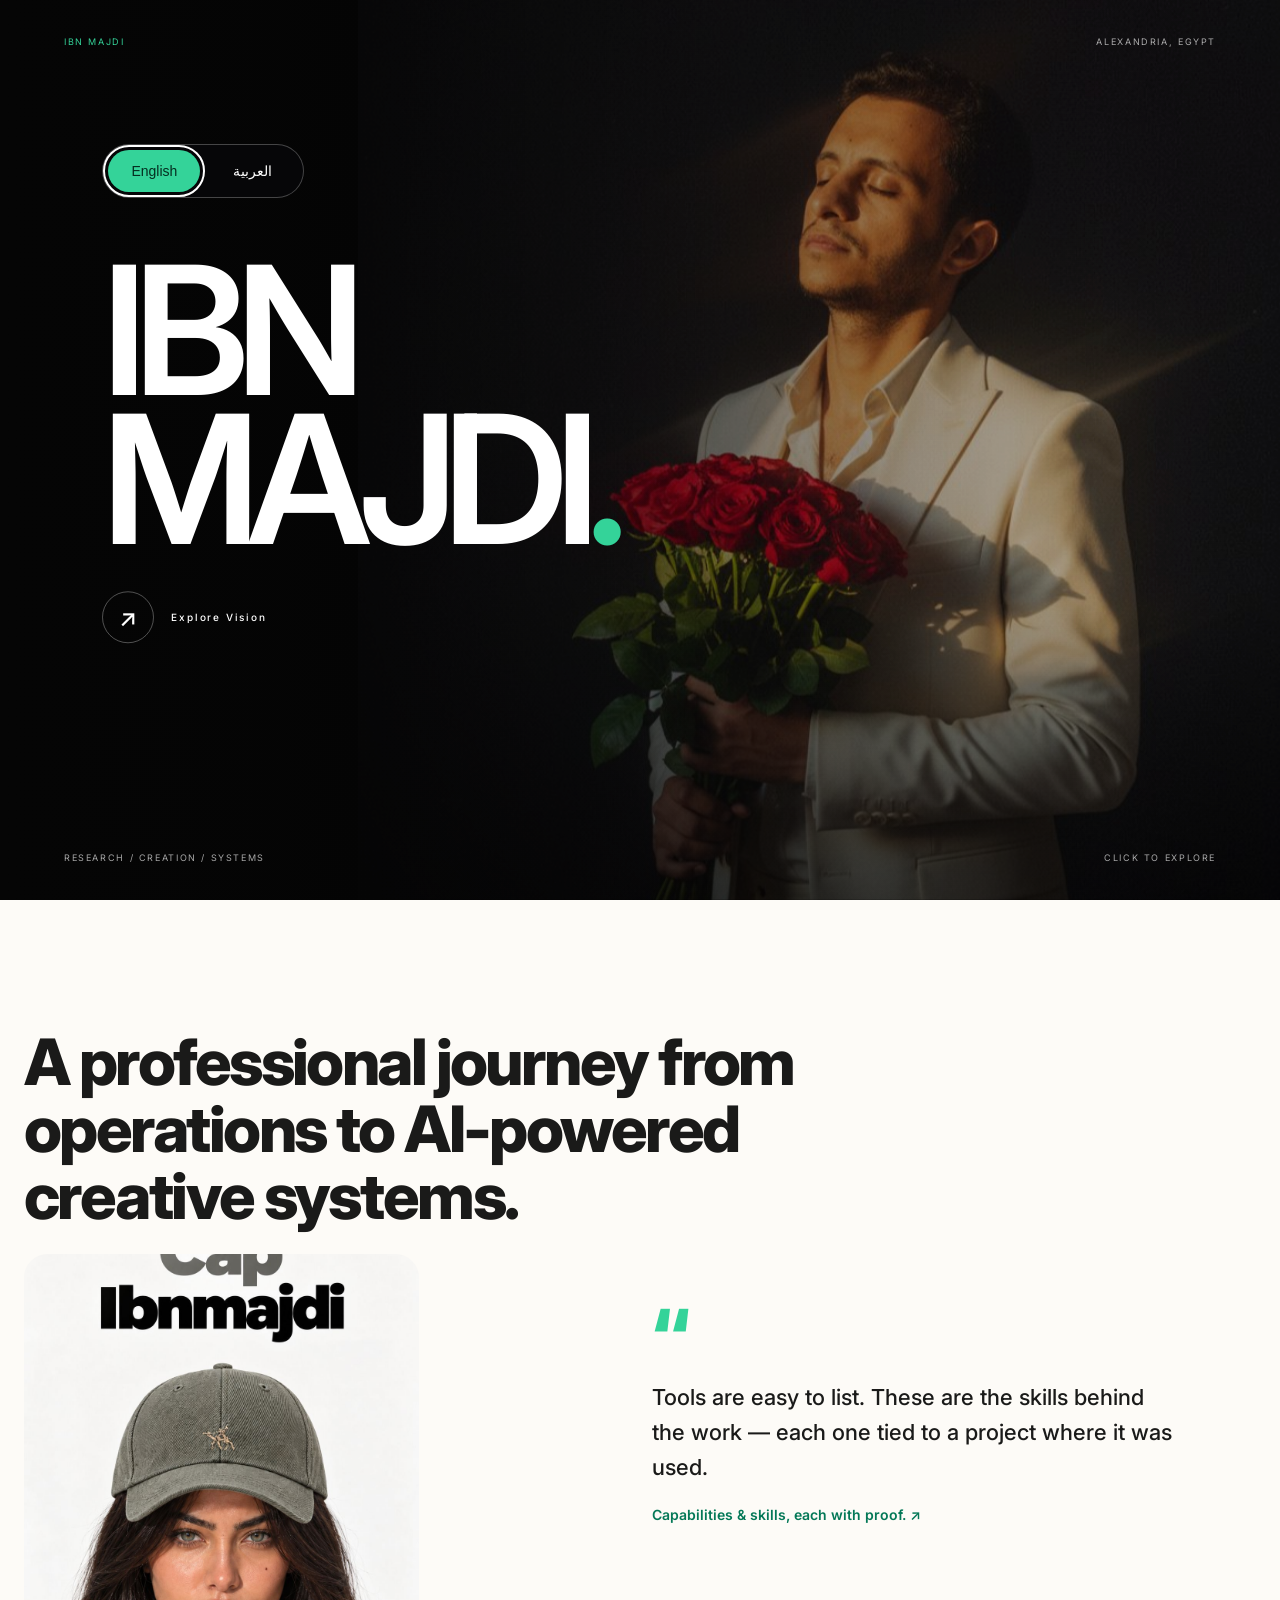
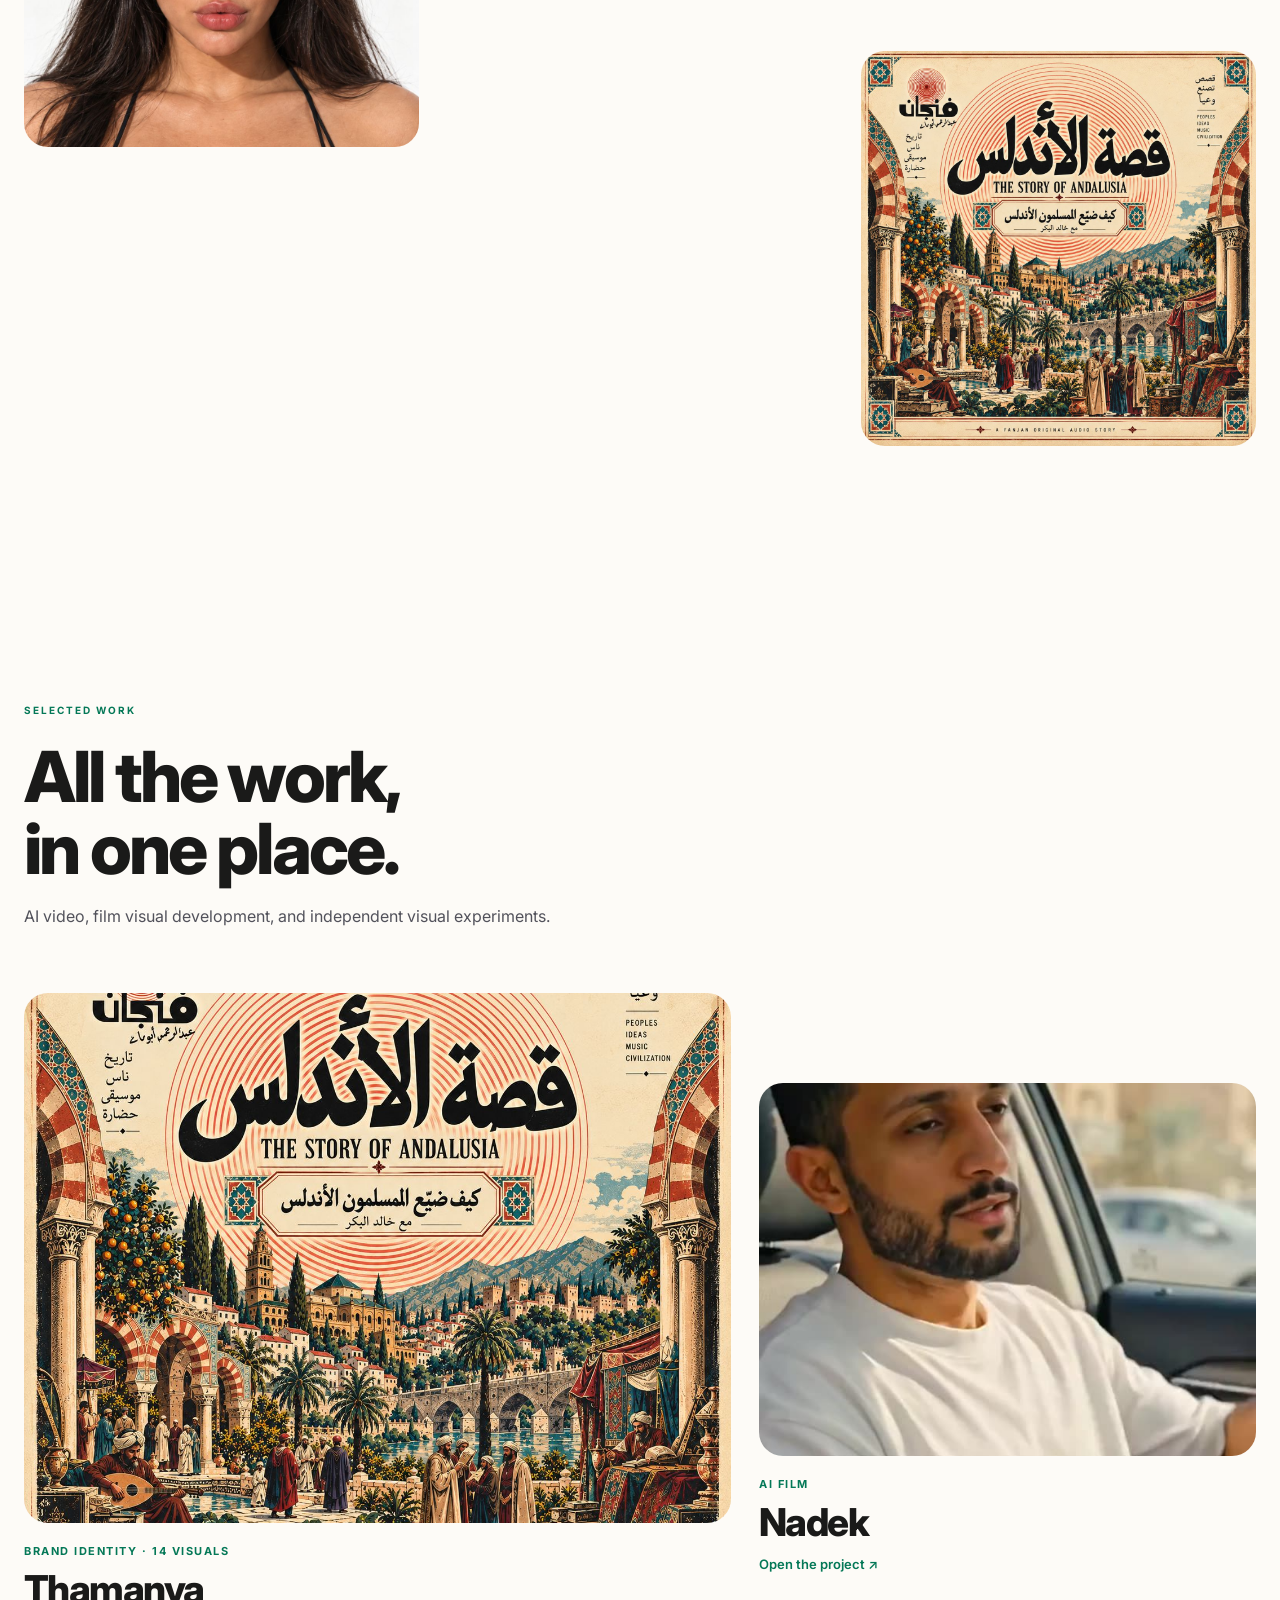
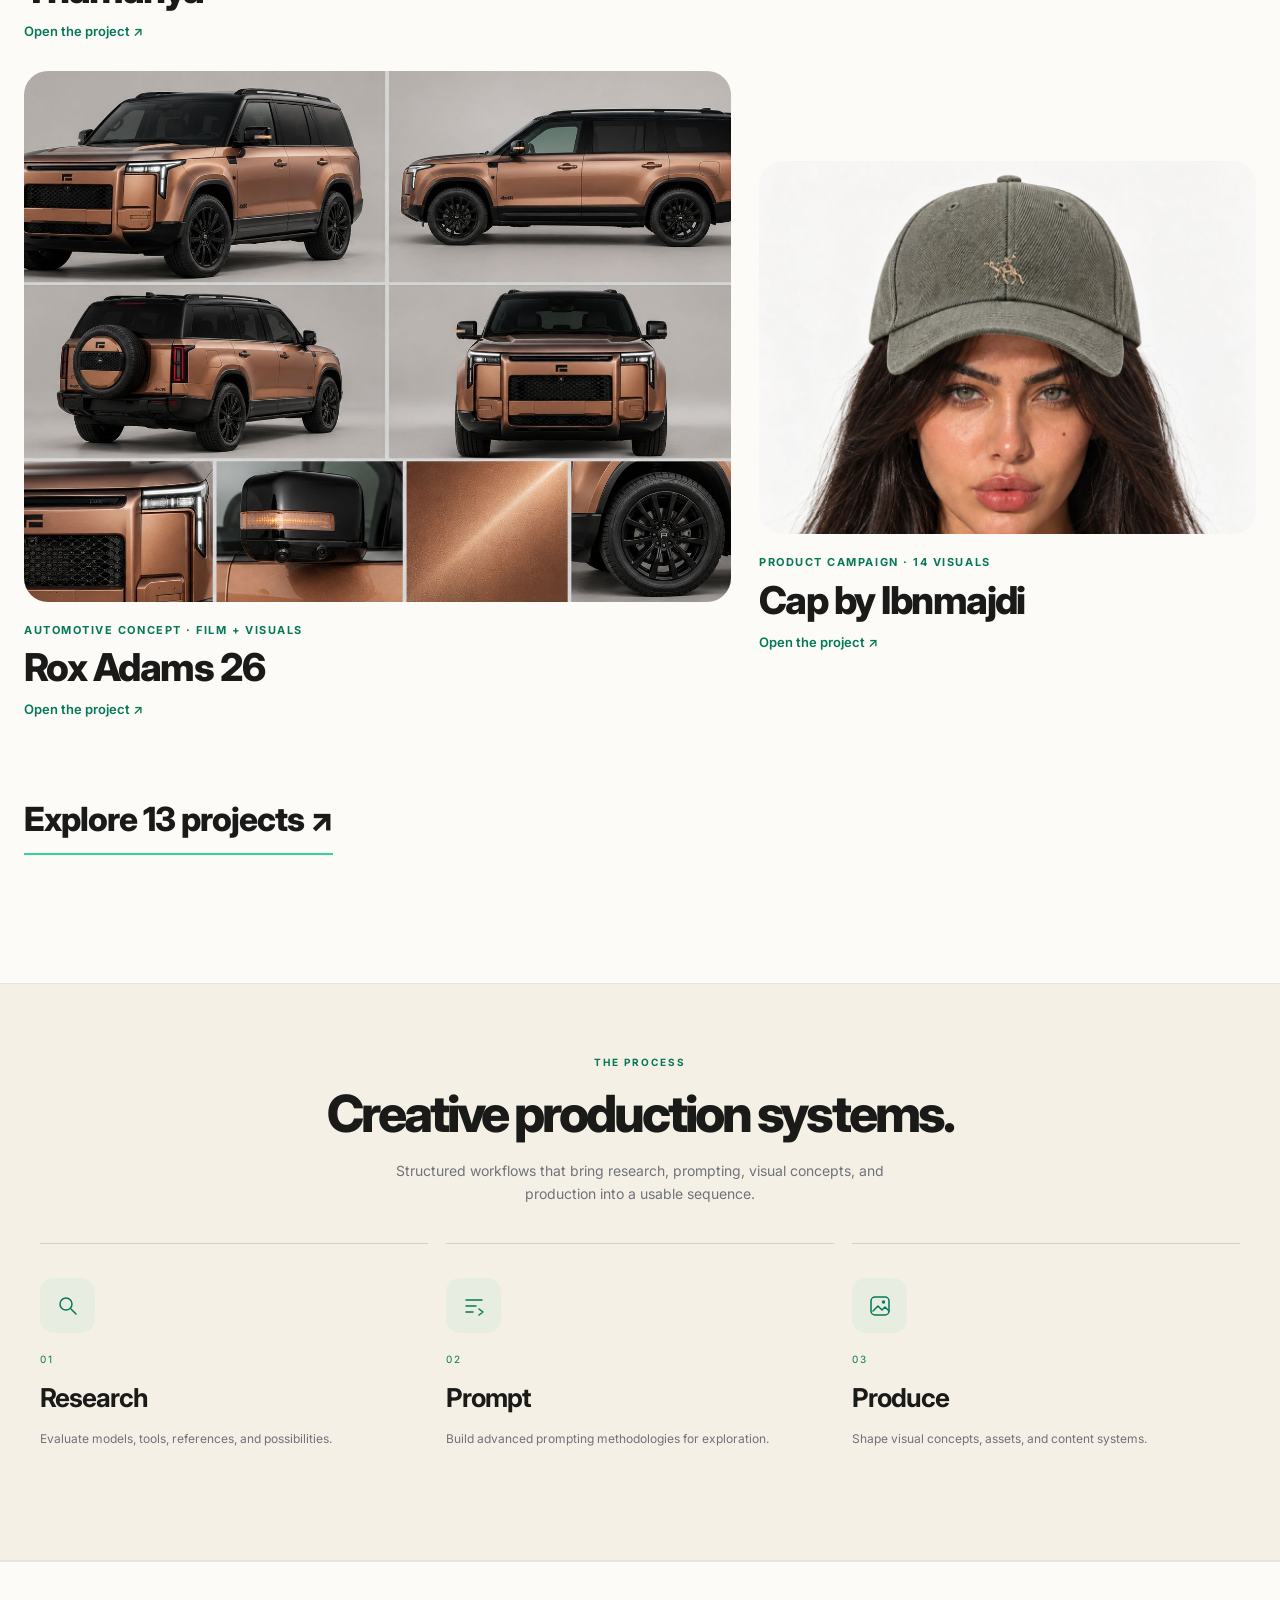
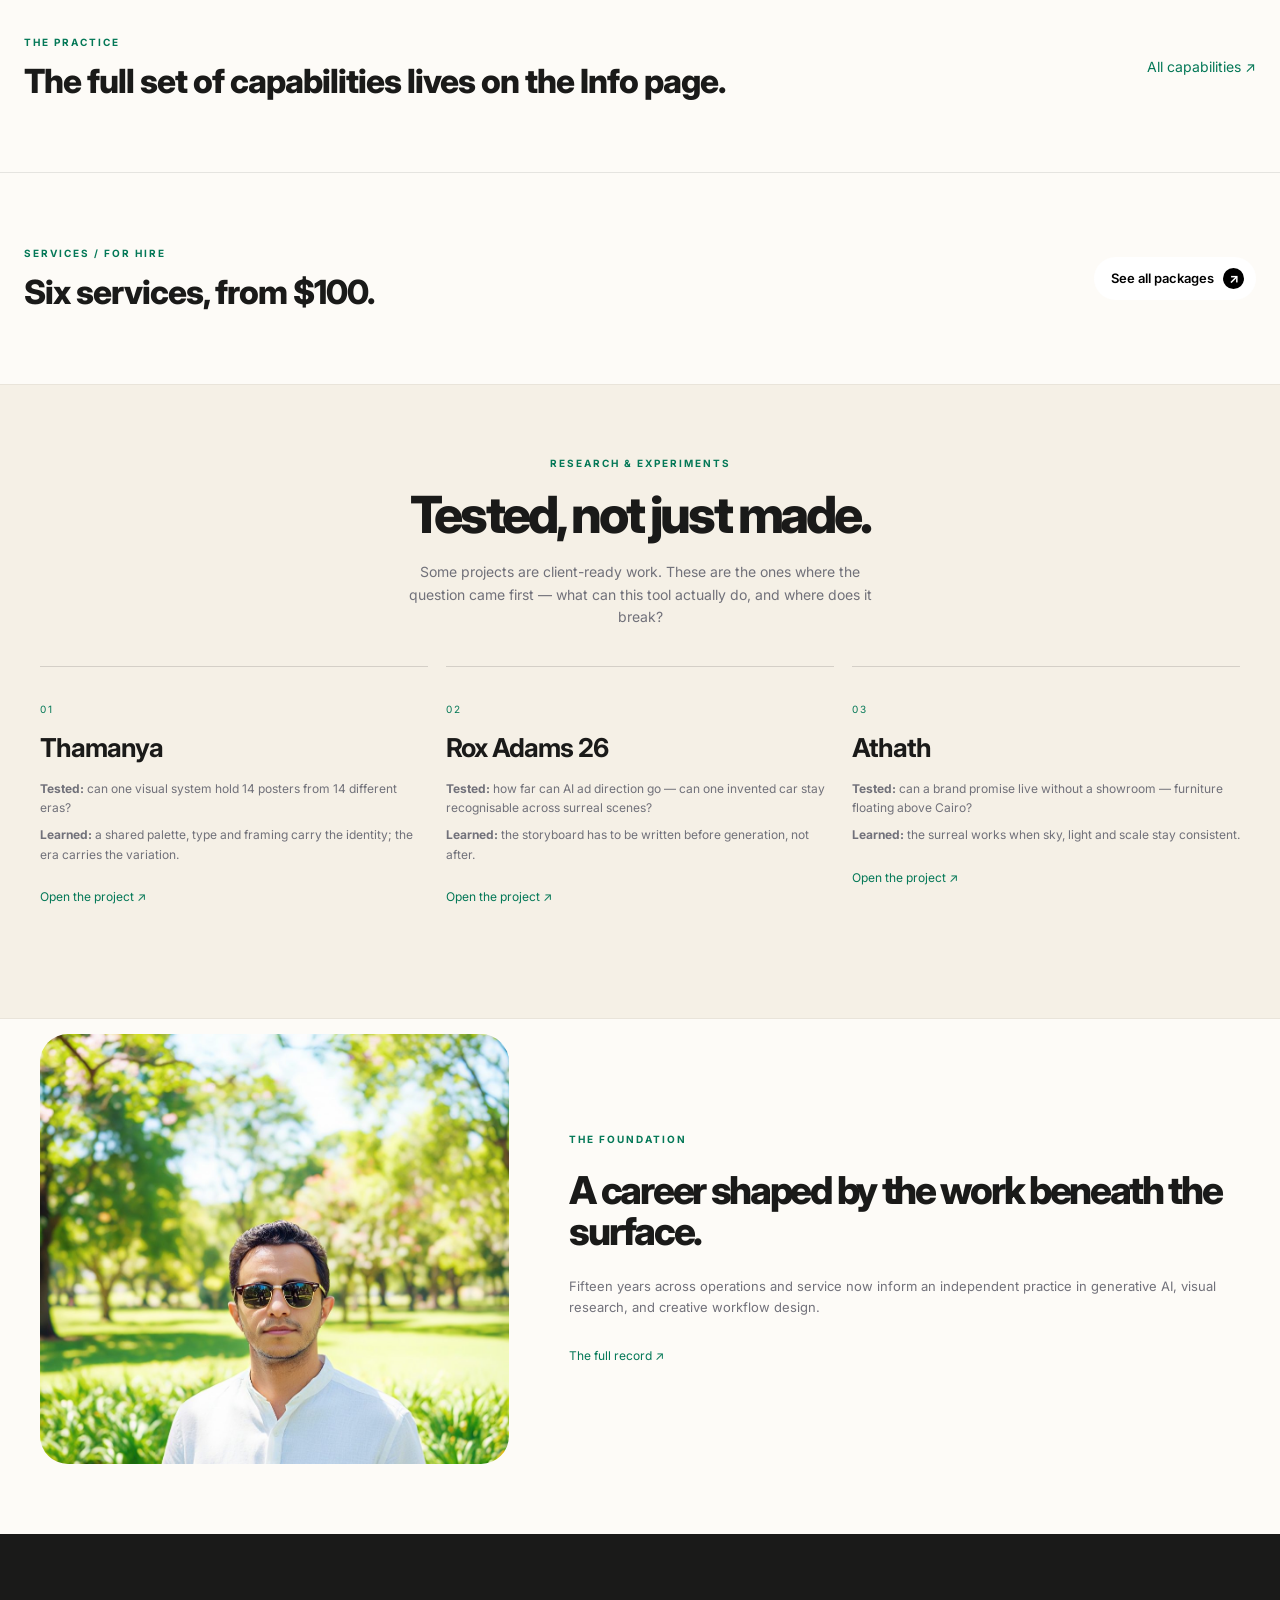
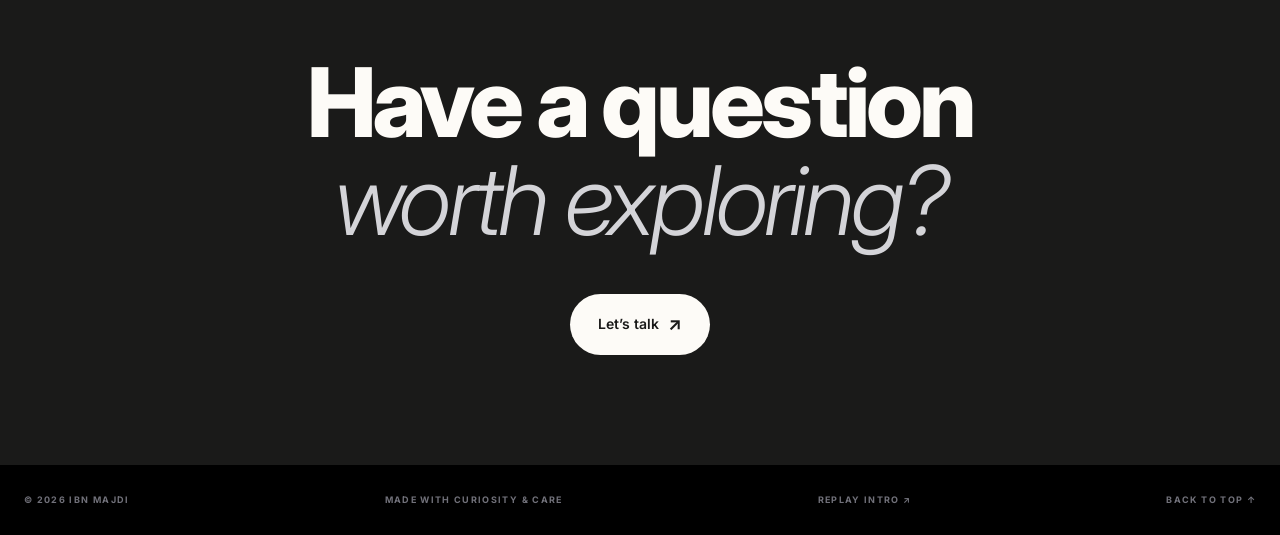
==== commit f45f5705: "Redesign fixes: remove custom cursor; homepage de-duplicated (services and capabilities become singl" ====
--- a/index.html
+++ b/index.html
@@ -1,7 +1,7 @@
 <!DOCTYPE html>
 <html lang="en"><head><meta charset="utf-8"/><meta content="width=device-width,initial-scale=1" name="viewport"/><meta content="Ibn Majdi — systems-minded AI content creator and visual researcher based in Alexandria, Egypt." name="description"/><meta content="index, follow" name="robots"/><meta content="#000000" name="theme-color"/><link href="https://ibn-majdi.github.io/portfolio/" rel="canonical"/><meta content="https://ibn-majdi.github.io/portfolio/" property="og:url"/><meta content="https://ibn-majdi.github.io/portfolio/assets/og-image.jpg" property="og:image"/><link href="assets/favicon.png" rel="icon" type="image/png"/><meta content="website" property="og:type"/><meta content="Ibn Majdi — Systems, research, and creative technology" property="og:title"/><meta content="A professional journey from operations to AI-powered creative systems." property="og:description"/><meta content="summary" name="twitter:card"/><title>Ibn Majdi — Systems, research, and creative technology</title><link href="https://fonts.googleapis.com" rel="preconnect"/><link crossorigin="" href="https://fonts.gstatic.com" rel="preconnect"/><link href="https://fonts.googleapis.com/css2?family=Inter:wght@300;400;500;600;700&amp;display=swap" rel="stylesheet"/><link href="styles.css" rel="stylesheet"/><link href="redesign.css" rel="stylesheet"/><script type="application/ld+json">{"@context":"https://schema.org","@type":"Person","name":"Ibn Majdi","email":"mailto:ibnmajdi19@gmail.com","address":{"@type":"PostalAddress","addressLocality":"Alexandria","addressCountry":"EG"},"jobTitle":"AI Content Creator & Visual Researcher","knowsAbout":["Generative AI","Prompt Engineering","Visual Research","AI Workflow Design"]}</script><link href="language.css" rel="stylesheet"/><link href="index.html" hreflang="en" rel="alternate"/><link href="index-ar.html" hreflang="ar" rel="alternate"/></head><body><a class="skip" href="#main">Skip to content</a><div class="grain"></div><header><nav><a class="logo" href="index.html">IM<span>·</span></a><div class="links"><a href="work.html">Work</a><a href="services.html">Services</a><a href="store.html">Store</a><a href="info.html">Info</a></div><a class="ce-search" href="work.html" aria-label="Search the work"><svg aria-hidden="true" viewBox="0 0 24 24"><circle cx="10" cy="10" r="6"></circle><path d="m15 15 5 5"></path></svg></a><div class="social-mini"><a aria-label="Facebook" href="https://www.facebook.com/ibnmajdi19/" rel="noopener noreferrer" target="_blank"><svg aria-hidden="true" focusable="false" viewbox="0 0 24 24"><path d="M14 21v-8h3l.5-4H14V7c0-1.1.3-2 2-2h2V1.4A26 26 0 0 0 15 1c-3 0-5 1.8-5 5v3H7v4h3v8z"></path></svg></a><a aria-label="Instagram" href="https://www.instagram.com/ibn.majdi" rel="noopener noreferrer" target="_blank"><svg aria-hidden="true" focusable="false" viewbox="0 0 24 24"><rect fill="none" height="18" rx="5" stroke="currentColor" stroke-width="2" width="18" x="3" y="3"></rect><circle cx="12" cy="12" fill="none" r="4" stroke="currentColor" stroke-width="2"></circle><circle cx="17.5" cy="6.5" r="1.2"></circle></svg></a><a aria-label="X" href="https://x.com/ibnmajdi19" rel="noopener noreferrer" target="_blank"><svg aria-hidden="true" focusable="false" viewbox="0 0 24 24"><path d="M18.9 2H22l-6.8 7.8L23.2 22h-6.3L12 14.6 5.5 22H2.3l7.8-9L2 2h6.5l4.4 6.7L18.9 2zm-1.1 18h1.7L7.5 4H5.7z"></path></svg></a><a aria-label="TikTok" href="https://www.tiktok.com/@ibnmajdi19" rel="noopener noreferrer" target="_blank"><svg aria-hidden="true" focusable="false" viewbox="0 0 24 24"><path d="M15 2h3c.3 2.4 1.6 3.9 4 4.2v3a8 8 0 0 1-4-1.2v7.6a6.4 6.4 0 1 1-5.5-6.3v3.2a3.2 3.2 0 1 0 2.5 3.1z"></path></svg></a></div><a aria-label="التبديل إلى العربية" class="language-link" dir="rtl" href="index-ar.html" lang="ar">العربية</a><a class="pill light" href="info.html#contact">Let’s talk <b>↗</b></a><button aria-expanded="false" aria-label="Open navigation" class="menu">☰</button></nav><div class="mobile-links"><a href="index.html">Home</a><a href="work.html">Work</a><a href="services.html">Services</a><a href="store.html">Store</a><a href="info.html">Info &amp; contact</a><a href="index-ar.html" lang="ar">العربية</a></div></header><dialog aria-label="Enter Ibn Majdi portfolio" class="entry-screen" dir="ltr" lang="en"><img alt="" class="entry-image" fetchpriority="high" src="assets/hero-roses.jpg"/><div class="entry-shade"></div><div class="entry-top"><span>IBN MAJDI</span><span>ALEXANDRIA, EGYPT</span></div><button aria-label="Explore Vision" class="entry-button" type="button"><span class="entry-name"><span>IBN</span><span>MAJDI<span class="entry-dot">.</span></span></span><span class="entry-action"><span aria-hidden="true" class="entry-circle">↗</span><span>Explore Vision</span></span></button><div class="entry-bottom"><span>RESEARCH / CREATION / SYSTEMS</span><span>CLICK TO EXPLORE</span></div><div aria-label="اختر اللغة / Choose language" class="entry-language" dir="ltr" role="group"><button aria-pressed="true" data-language="en" lang="en" type="button">English</button><button aria-pressed="false" data-language="ar" lang="ar" type="button">العربية</button></div></dialog><main class="home-page" id="main"><section class="ce-hero home-hero" id="top"><video class="ce-hero-video" autoplay muted loop playsinline preload="metadata" poster="assets/work/the-village/01-poster.jpg"><source src="assets/work/the-village/01.mp4" type="video/mp4"/></video><div class="ce-hero-shade ce-hero-shade-top"></div><div class="ce-hero-shade ce-hero-shade-bottom"></div><div class="ce-hero-inner"><div class="ce-glass-panel"><div class="ce-scanline"></div><p class="home-eyebrow"><span></span>IBN MAJDI / ALEXANDRIA, EGYPT</p><h1>Where experience<br/>becomes a <i>system.</i></h1><p class="home-description">A systems-minded creator working across generative AI, visual research, content production, and the practical workflows that connect them.</p><div class="home-actions"><a class="pill accent" href="work.html">See the work <b>↗</b></a><a class="pill home-secondary" href="info.html">Info &amp; contact <b>↗</b></a></div></div><div class="ce-ticker" aria-hidden="true"><div class="ce-ticker-track"><span>AI Commercial Production</span><span class="ce-sep">•</span><span>AI Film Production</span><span class="ce-sep">•</span><span>Visual Research</span><span class="ce-sep">•</span><span>Creative Direction</span><span class="ce-sep">•</span><span>AI Content Strategy</span><span class="ce-sep">•</span><span>AI Workflow Design</span><span class="ce-sep">•</span><span>AI Commercial Production</span><span class="ce-sep">•</span><span>AI Film Production</span><span class="ce-sep">•</span><span>Visual Research</span><span class="ce-sep">•</span><span>Creative Direction</span><span class="ce-sep">•</span><span>AI Content Strategy</span><span class="ce-sep">•</span><span>AI Workflow Design</span><span class="ce-sep">•</span></div></div><div class="ce-slices"><a class="ce-slice" href="work.html" style="background-image:url(assets/work/thamanya/01.jpg)"><span class="ce-slice-label"><strong>Work</strong><em>13 projects</em></span></a><a class="ce-slice" href="services.html" style="background-image:url(assets/work/rox-adams-26/01.jpg)"><span class="ce-slice-label"><strong>Services</strong><em>Six packages</em></span></a><a class="ce-slice" href="store.html" style="background-image:url(assets/work/tank/01.jpg)"><span class="ce-slice-label"><strong>Store</strong><em>Digital products</em></span></a></div></div></section>
-<section class="ce-grid" aria-label="Editorial"><h2 class="ce-grid-headline reveal">A professional journey from operations to AI-powered creative systems.</h2><figure class="ce-grid-img ce-grid-img-tall reveal"><img alt="Cap by Ibnmajdi product visual" loading="lazy" src="assets/work/cap/01.jpg"/></figure><blockquote class="ce-grid-quote reveal"><span class="ce-quote-mark">“</span><p>Tools are easy to list. These are the skills behind the work — each one tied to a project where it was used.</p><a href="info.html#technical-skills">Five skills, each with proof. ↗</a></blockquote><figure class="ce-grid-img ce-grid-img-square reveal"><img alt="Thamanya campaign artwork" loading="lazy" src="assets/work/thamanya/01.jpg"/></figure></section><section aria-label="Portfolio at a glance" class="home-collection light-zone"><div class="home-bento"><a class="home-tile home-feature" href="work.html"><div class="home-tile-top"><span class="home-chip">SELECTED WORK</span><span aria-hidden="true" class="tile-arrow">↗</span></div><h2>All the work,<br/>in one place.</h2><p>AI video, film visual development, and independent visual experiments.</p><div class="home-preview"><img alt="Thamanya campaign artwork" loading="lazy" src="assets/work/thamanya/01.jpg"/><img alt="Nadek AI film still" loading="lazy" src="assets/work/nadek/01-poster.jpg"/><img alt="Athath furniture concept" loading="lazy" src="assets/work/athath/01.jpg"/><span>BRAND VISUALS</span><span>AI FILMS</span><span>EXPERIMENTS</span></div><span class="home-tile-link">Explore 13 projects <span aria-hidden="true">↗</span></span></a><a class="home-tile home-portrait" href="info.html"><img alt="Ibn Majdi portrait" loading="lazy" src="assets/portrait-shadow.jpg"/><div><span class="home-chip">THE PERSON</span><h2>One thread,<br/>many forms.</h2><span class="home-tile-link">Info &amp; experience ↗</span></div></a><div class="home-tile home-method"><span class="sticker-icon"><svg aria-hidden="true" viewbox="0 0 24 24"><circle cx="10" cy="10" r="6"></circle><path d="m15 15 5 5"></path></svg></span><p class="label dark">THE METHOD</p><h2>Research<br/>before assumption.</h2><p>AI content creator &amp; visual researcher</p></div></div><div class="home-mini-grid"><div class="home-tile home-mini"><span class="label dark">FOUNDATION</span><strong>15+</strong><p>years across operations &amp; service</p></div><div class="home-tile home-mini"><span class="label dark">PRACTICE</span><strong>AI</strong><p>research, creation &amp; workflow design</p></div><a class="home-tile home-link-tile" href="info.html#expertise"><div><p class="label">ACROSS CONTEXTS</p><h2>Capabilities built<br/>across contexts.</h2></div><span aria-hidden="true" class="tile-arrow">↗</span></a></div></section>
+<section class="ce-grid" aria-label="Editorial"><h2 class="ce-grid-headline reveal">A professional journey from operations to AI-powered creative systems.</h2><figure class="ce-grid-img ce-grid-img-tall reveal"><img alt="Cap by Ibnmajdi product visual" loading="lazy" src="assets/work/cap/01.jpg"/></figure><blockquote class="ce-grid-quote reveal"><span class="ce-quote-mark">“</span><p>Tools are easy to list. These are the skills behind the work — each one tied to a project where it was used.</p><a href="info.html#capabilities">Capabilities &amp; skills, each with proof. ↗</a></blockquote><figure class="ce-grid-img ce-grid-img-square reveal"><img alt="Thamanya campaign artwork" loading="lazy" src="assets/work/thamanya/01.jpg"/></figure></section><section class="ce-selected light-zone" aria-label="Selected work"><p class="label dark">SELECTED WORK</p><h2>All the work,<br/>in one place.</h2><p class="ce-selected-lead">AI video, film visual development, and independent visual experiments.</p><div class="ce-selected-grid"><a class="ce-work-item" href="work.html?project=thamanya"><figure><img alt="Thamanya campaign artwork" loading="lazy" src="assets/work/thamanya/01.jpg"/></figure><span class="ce-work-type">Brand identity · 14 visuals</span><h3>Thamanya</h3><span class="ce-work-link">Open the project ↗</span></a><a class="ce-work-item" href="work.html?project=nadek"><figure><img alt="Nadek AI film still" loading="lazy" src="assets/work/nadek/01-poster.jpg"/></figure><span class="ce-work-type">AI film</span><h3>Nadek</h3><span class="ce-work-link">Open the project ↗</span></a><a class="ce-work-item" href="work.html?project=rox-adams-26"><figure><img alt="Rox Adams 26" loading="lazy" src="assets/work/rox-adams-26/01.jpg"/></figure><span class="ce-work-type">Automotive concept · Film + visuals</span><h3>Rox Adams 26</h3><span class="ce-work-link">Open the project ↗</span></a><a class="ce-work-item" href="work.html?project=cap"><figure><img alt="Cap by Ibnmajdi product visual" loading="lazy" src="assets/work/cap/01.jpg"/></figure><span class="ce-work-type">Product campaign · 14 visuals</span><h3>Cap by Ibnmajdi</h3><span class="ce-work-link">Open the project ↗</span></a></div><a class="ce-selected-more" href="work.html">Explore 13 projects ↗</a></section>
 <section class="home-process light-zone" id="method"><div class="home-section-heading"><p class="label dark">THE PROCESS</p><h2>Creative production systems.</h2><p>Structured workflows that bring research, prompting, visual concepts, and production into a usable sequence.</p></div><div class="home-process-grid"><article class="home-tile"><span class="sticker-icon"><svg aria-hidden="true" viewbox="0 0 24 24"><circle cx="10" cy="10" r="6"></circle><path d="m15 15 5 5"></path></svg></span><span class="process-number">01</span><h3>Research</h3><p>Evaluate models, tools, references, and possibilities.</p></article><article class="home-tile"><span class="sticker-icon"><svg aria-hidden="true" viewbox="0 0 24 24"><path d="M4 6h16M4 12h10M4 18h7m6-3 4 3-4 3"></path></svg></span><span class="process-number">02</span><h3>Prompt</h3><p>Build advanced prompting methodologies for exploration.</p></article><article class="home-tile"><span class="sticker-icon"><svg aria-hidden="true" viewbox="0 0 24 24"><rect height="18" rx="4" width="18" x="3" y="3"></rect><path d="m5 17 5-5 4 4 3-3 4 4"></path><circle cx="15.5" cy="8" r="1"></circle></svg></span><span class="process-number">03</span><h3>Produce</h3><p>Shape visual concepts, assets, and content systems.</p></article></div></section>
-<section class="home-practice light-zone"><div class="home-section-heading practice-heading"><div><p class="label dark">THE PRACTICE</p><h2>Many forms of making.</h2></div><a href="info.html#expertise">All capabilities ↗</a></div><div class="practice-grid"><a class="home-tile practice-card" href="info.html#expertise"><div><svg aria-hidden="true" viewbox="0 0 24 24"><rect height="18" rx="4" width="18" x="3" y="3"></rect><path d="m5 17 5-5 4 4 3-3 4 4"></path><circle cx="15.5" cy="8" r="1"></circle></svg></div><h3>AI Content Creation</h3><p>Generative AI</p></a><a class="home-tile practice-card" href="info.html#expertise"><div><svg aria-hidden="true" viewbox="0 0 24 24"><path d="M4 6h16M4 12h10M4 18h7m6-3 4 3-4 3"></path></svg></div><h3>Prompt Engineering</h3><p>Exploration &amp; iteration</p></a><a class="home-tile practice-card" href="info.html#expertise"><div><svg aria-hidden="true" viewbox="0 0 24 24"><circle cx="10" cy="10" r="6"></circle><path d="m15 15 5 5"></path></svg></div><h3>Visual Research</h3><p>Models, tools &amp; references</p></a><a class="home-tile practice-card" href="info.html#expertise"><div><svg aria-hidden="true" viewbox="0 0 24 24"><path d="M4 6h16M4 12h10M4 18h7m6-3 4 3-4 3"></path></svg></div><h3>Creative Workflow Design</h3><p>Content systems</p></a></div></section>
-<section class="home-process light-zone" id="services"><div class="home-section-heading"><p class="label dark">SERVICES / FOR HIRE</p><h2>What I can make for you.</h2><p>Six professional services, each linked to a real project so you can see exactly what you get. Starting prices below — the final quote depends on scope.</p></div><div class="home-process-grid"><article class="home-tile"><span class="process-number">01</span><h3>AI Commercial Production</h3><p>A 15&ndash;30 second vertical commercial for your product or brand.</p><p><strong>From $150</strong></p><p><a class="home-text-link" href="work.html?project=nadek">See it: Nadek, 17-second juice commercial &nearr;</a></p></article><article class="home-tile"><span class="process-number">02</span><h3>AI Film Production</h3><p>A short AI film with storyboard, scenes and score.</p><p><strong>From $200</strong></p><p><a class="home-text-link" href="work.html?project=rox-adams-26">See it: Rox Adams 26, SUV short film &nearr;</a></p></article><article class="home-tile"><span class="process-number">03</span><h3>Visual Research</h3><p>Research-led visual direction: references, eras and visual systems.</p><p><strong>From $100</strong></p><p><a class="home-text-link" href="work.html?project=thamanya">See it: Thamanya, 14 posters, one per era &nearr;</a></p></article><article class="home-tile"><span class="process-number">04</span><h3>Creative Direction</h3><p>Concept and direction for a campaign, from idea to final frames.</p><p><strong>From $180</strong></p><p><a class="home-text-link" href="work.html?project=carter">See it: Cartier, luxury watch spec ad &nearr;</a></p></article><article class="home-tile"><span class="process-number">05</span><h3>AI Content Strategy</h3><p>Content built around a story: podcasts, series and campaign planning.</p><p><strong>From $120</strong></p><p><a class="home-text-link" href="work.html?project=podcast">See it: Podcast, promo film for an episode &nearr;</a></p></article><article class="home-tile"><span class="process-number">06</span><h3>AI Workflow Design</h3><p>A repeatable visual system: one product, many scenes, one identity.</p><p><strong>From $150</strong></p><p><a class="home-text-link" href="work.html?project=tank">See it: Tank, 9 visuals, one system &nearr;</a></p></article></div><div class="home-actions"><a class="pill accent" href="info.html#contact">Start a project <b>&nearr;</b></a><a class="pill light" href="services.html">See all packages <b>&nearr;</b></a></div></section><section class="home-process light-zone" id="research"><div class="home-section-heading"><p class="label dark">RESEARCH &amp; EXPERIMENTS</p><h2>Tested, not just made.</h2><p>Some projects are client-ready work. These are the ones where the question came first — what can this tool actually do, and where does it break?</p></div><div class="home-process-grid"><article class="home-tile"><span class="process-number">01</span><h3>Thamanya</h3><p><strong>Tested:</strong> can one visual system hold 14 posters from 14 different eras?</p><p><strong>Learned:</strong> a shared palette, type and framing carry the identity; the era carries the variation.</p><p><a class="home-text-link" href="work.html?project=thamanya">Open the project &nearr;</a></p></article><article class="home-tile"><span class="process-number">02</span><h3>Rox Adams 26</h3><p><strong>Tested:</strong> how far can AI ad direction go — can one invented car stay recognisable across surreal scenes?</p><p><strong>Learned:</strong> the storyboard has to be written before generation, not after.</p><p><a class="home-text-link" href="work.html?project=rox-adams-26">Open the project &nearr;</a></p></article><article class="home-tile"><span class="process-number">03</span><h3>Athath</h3><p><strong>Tested:</strong> can a brand promise live without a showroom — furniture floating above Cairo?</p><p><strong>Learned:</strong> the surreal works when sky, light and scale stay consistent.</p><p><a class="home-text-link" href="work.html?project=athath">Open the project &nearr;</a></p></article></div></section><section class="home-identity light-zone"><div class="home-identity-image"><img alt="Ibn Majdi in a park" loading="lazy" src="assets/portrait-park.jpg"/></div><div><p class="label dark">THE FOUNDATION</p><h2>A career shaped by the work beneath the surface.</h2><p>I began in production and supermarket operations, then moved through retail, documentation, hospitality, sales, and customer experience. Each stage made the next one more legible: how people work, how information moves, and how a better system can make both clearer.</p><p>Today, that accumulated perspective informs an independent practice in generative AI, visual research, and creative workflow design.</p><a class="home-text-link" href="info.html">The full record ↗</a></div></section>
-<section class="home-contact-wrap light-zone"><div class="home-contact dark-zone"><div class="home-glow"></div><p class="home-eyebrow">LET'S BUILD SOMETHING TOGETHER</p><h2>Have a question<br/>worth exploring?</h2><p>Open to consulting, research, creative partnerships, and AI projects where thoughtful process matters.</p><div class="home-actions"><a class="pill accent" href="info.html#contact">Let's talk <b>↗</b></a><a class="pill home-secondary" href="work.html">Explore the work <b>↗</b></a></div></div></section></main><section class="ce-footer"><h2>Have a question<br/><em>worth exploring?</em></h2><a class="ce-cta" href="info.html#contact">Let’s talk <b>↗</b></a></section><footer><span>© <span id="year"></span> IBN MAJDI</span><span>MADE WITH CURIOSITY &amp; CARE</span><button class="replay-intro" type="button">REPLAY INTRO ↗</button><a href="#top">BACK TO TOP ↑</a></footer><script src="script.js"></script><script src="entry.js"></script><script src="redesign.js"></script></body></html>
+<section class="ce-strip light-zone"><div class="ce-strip-inner"><div><p class="label dark">THE PRACTICE</p><p class="ce-strip-line">The full set of capabilities lives on the Info page.</p></div><a class="home-text-link" href="info.html#capabilities">All capabilities ↗</a></div></section>
+<section class="ce-strip light-zone" id="services"><div class="ce-strip-inner"><div><p class="label dark">SERVICES / FOR HIRE</p><p class="ce-strip-line">Six services, from $100.</p></div><a class="pill light" href="services.html">See all packages <b>↗</b></a></div></section><section class="home-process light-zone" id="research"><div class="home-section-heading"><p class="label dark">RESEARCH &amp; EXPERIMENTS</p><h2>Tested, not just made.</h2><p>Some projects are client-ready work. These are the ones where the question came first — what can this tool actually do, and where does it break?</p></div><div class="home-process-grid"><article class="home-tile"><span class="process-number">01</span><h3>Thamanya</h3><p><strong>Tested:</strong> can one visual system hold 14 posters from 14 different eras?</p><p><strong>Learned:</strong> a shared palette, type and framing carry the identity; the era carries the variation.</p><p><a class="home-text-link" href="work.html?project=thamanya">Open the project &nearr;</a></p></article><article class="home-tile"><span class="process-number">02</span><h3>Rox Adams 26</h3><p><strong>Tested:</strong> how far can AI ad direction go — can one invented car stay recognisable across surreal scenes?</p><p><strong>Learned:</strong> the storyboard has to be written before generation, not after.</p><p><a class="home-text-link" href="work.html?project=rox-adams-26">Open the project &nearr;</a></p></article><article class="home-tile"><span class="process-number">03</span><h3>Athath</h3><p><strong>Tested:</strong> can a brand promise live without a showroom — furniture floating above Cairo?</p><p><strong>Learned:</strong> the surreal works when sky, light and scale stay consistent.</p><p><a class="home-text-link" href="work.html?project=athath">Open the project &nearr;</a></p></article></div></section><section class="home-identity light-zone"><div class="home-identity-image"><img alt="Ibn Majdi in a park" loading="lazy" src="assets/portrait-park.jpg"/></div><div><p class="label dark">THE FOUNDATION</p><h2>A career shaped by the work beneath the surface.</h2><p>Fifteen years across operations and service now inform an independent practice in generative AI, visual research, and creative workflow design.</p><a class="home-text-link" href="info.html">The full record ↗</a></div></section>
+</main><section class="ce-footer"><h2>Have a question<br/><em>worth exploring?</em></h2><a class="ce-cta" href="info.html#contact">Let’s talk <b>↗</b></a></section><footer><span>© <span id="year"></span> IBN MAJDI</span><span>MADE WITH CURIOSITY &amp; CARE</span><button class="replay-intro" type="button">REPLAY INTRO ↗</button><a href="#top">BACK TO TOP ↑</a></footer><script src="script.js"></script><script src="entry.js"></script><script src="redesign.js"></script></body></html>
--- a/redesign.css
+++ b/redesign.css
@@ -109,10 +109,6 @@
 .ce-cta:hover{transform:scale(1.05)}
 .ce-cta b{font-size:18px}
 
-/* ---------- custom cursor (fine pointers only) ---------- */
-
-.ce-cursor{position:fixed;top:0;left:0;width:8px;height:8px;border-radius:50%;background:#fff;mix-blend-mode:difference;pointer-events:none;z-index:9999;display:none}
-@media(pointer:fine){html.ce-cursor-on .ce-cursor{display:block}html.ce-cursor-on *{cursor:none!important}}
 
 /* ---------- responsive ---------- */
 
@@ -152,3 +148,147 @@
 [dir="rtl"] .ce-ticker-track span{letter-spacing:0}
 [dir="rtl"] .ce-slice-label strong{letter-spacing:0}
 [dir="rtl"] .ce-grid-quote a{letter-spacing:0}
+
+/* ============================================================
+   FIX ROUND 2 — finish the editorial system, remove leftovers
+   - custom cursor deleted (JS + CSS)
+   - homepage: no services grid, no practice cards, no contact card
+   - collection rebuilt as editorial selected-work grid
+   - info rebuilt as editorial rows; work/services/store grids flattened
+   ============================================================ */
+
+/* ---------- homepage: selected work (editorial rebuild) ---------- */
+
+.ce-selected{padding:128px max(24px,calc((100vw - 1400px)/2));background:var(--cream);color:var(--ink)}
+.ce-selected h2{font-size:clamp(44px,5.5vw,72px);font-weight:800;letter-spacing:-.04em;line-height:1.03;margin:0 0 18px}
+.ce-selected-lead{font-size:16px;line-height:1.6;color:#52525b;max-width:560px;margin:0 0 64px}
+.ce-selected-grid{display:grid;grid-template-columns:repeat(12,1fr);gap:28px}
+.ce-work-item{display:block;color:var(--ink)}
+.ce-work-item:nth-child(odd){grid-column:1/8}
+.ce-work-item:nth-child(even){grid-column:8/13;margin-top:90px}
+.ce-work-item figure{margin:0;overflow:hidden;border-radius:24px}
+.ce-work-item img{width:100%;height:100%;object-fit:cover;display:block;aspect-ratio:4/3;transition:transform .7s var(--ce-ease)}
+.ce-work-item:hover img{transform:scale(1.04)}
+.ce-work-type{display:block;margin-top:20px;font-size:11px;font-weight:700;letter-spacing:.14em;text-transform:uppercase;color:#047857}
+.ce-work-item h3{font-size:clamp(28px,3vw,40px);font-weight:800;letter-spacing:-.04em;line-height:1.05;margin:8px 0 10px}
+.ce-work-link{font-size:13px;font-weight:600;color:#047857}
+.ce-selected-more{display:inline-block;margin-top:72px;font-size:clamp(24px,2.6vw,34px);font-weight:800;letter-spacing:-.03em;border-bottom:2px solid var(--mint);padding-bottom:6px}
+[dir="rtl"] .ce-selected h2,[dir="rtl"] .ce-work-item h3,[dir="rtl"] .ce-selected-more{letter-spacing:0}
+
+/* ---------- homepage: slim strips (services teaser / practice) ---------- */
+
+.ce-strip{padding:72px max(24px,calc((100vw - 1400px)/2));background:var(--cream);color:var(--ink);border-top:1px solid rgba(26,26,25,.1)}
+.ce-strip-inner{display:flex;align-items:center;justify-content:space-between;gap:24px;flex-wrap:wrap}
+.ce-strip .label{margin-bottom:12px}
+.ce-strip-line{font-size:clamp(24px,2.6vw,34px);font-weight:800;letter-spacing:-.03em;line-height:1.15;margin:0}
+[dir="rtl"] .ce-strip-line{letter-spacing:0}
+.ce-strip .home-text-link{font-size:14px;margin-top:0}
+.ce-strip .pill{font-size:13px}
+
+/* ---------- info: dark editorial hero ---------- */
+
+.ce-info-hero{padding:200px max(24px,calc((100vw - 1400px)/2)) 110px;background:var(--ink);color:var(--cream)}
+.ce-info-hero h2{font-size:clamp(52px,7.5vw,104px);font-weight:800;letter-spacing:-.04em;line-height:1.02;margin:0 0 56px}
+.ce-info-hero .workflow{gap:12px}
+.ce-info-hero .workflow span,.ce-info-hero .workflow b{background:transparent;border:1px solid rgba(255,255,255,.22);color:#d4d4d8}
+.ce-info-hero .workflow b{border-color:rgba(52,211,153,.55);background:rgba(52,211,153,.12);color:#a7f3d0}
+.ce-info-hero .workflow i{color:#71717a}
+.ce-info-stat{margin:64px 0 0;display:flex;align-items:baseline;gap:18px}
+.ce-info-stat strong{font-size:clamp(56px,6vw,84px);font-weight:800;letter-spacing:-.05em;line-height:1;color:var(--mint)}
+.ce-info-stat span{font-size:15px;color:#a1a1aa}
+[dir="rtl"] .ce-info-hero h2,[dir="rtl"] .ce-info-stat strong{letter-spacing:0}
+
+/* ---------- info: merged capabilities list ---------- */
+
+.ce-cap-list{padding:128px max(24px,calc((100vw - 1400px)/2));background:var(--cream);color:var(--ink)}
+.ce-cap-list h2{font-size:clamp(40px,4.5vw,64px);font-weight:800;letter-spacing:-.04em;line-height:1.05;margin:0 0 18px}
+.ce-cap-intro{font-size:16px;line-height:1.6;color:#52525b;max-width:600px;margin:0 0 56px}
+.ce-cap-row{display:grid;grid-template-columns:44px 150px 1fr auto;gap:24px;align-items:baseline;padding:26px 0;border-top:1px solid rgba(26,26,25,.15)}
+.ce-cap-num{font-size:12px;font-weight:700;letter-spacing:.12em;color:#a1a1aa}
+.ce-cap-tag{font-size:11px;font-weight:700;letter-spacing:.14em;text-transform:uppercase;color:#047857}
+.ce-cap-main b{display:block;font-size:22px;font-weight:800;letter-spacing:-.03em;line-height:1.2}
+.ce-cap-main p{margin:6px 0 0;font-size:14px;line-height:1.6;color:#52525b;max-width:560px}
+.ce-cap-ex{font-size:13px;font-weight:600;color:#047857;white-space:nowrap}
+.ce-cap-ex:hover{text-decoration:underline}
+[dir="rtl"] .ce-cap-list h2,[dir="rtl"] .ce-cap-main b{letter-spacing:0}
+
+/* ---------- info: experience record rows ---------- */
+
+.ce-record{padding:128px max(24px,calc((100vw - 1400px)/2));background:var(--offwhite);color:var(--ink)}
+.ce-record h2{font-size:clamp(40px,4.5vw,64px);font-weight:800;letter-spacing:-.04em;line-height:1.05;margin:0 0 48px}
+.ce-record-row{display:flex;justify-content:space-between;align-items:baseline;gap:24px;padding:20px 0;border-top:1px solid rgba(26,26,25,.15)}
+.ce-record-row b{font-size:19px;font-weight:700;letter-spacing:-.02em;line-height:1.3}
+.ce-record-row span{font-size:13px;color:#71717a;text-align:right;white-space:nowrap}
+[dir="rtl"] .ce-record h2,[dir="rtl"] .ce-record-row b{letter-spacing:0}
+
+/* ---------- info: toolbox rows ---------- */
+
+.ce-toolbox{padding:128px max(24px,calc((100vw - 1400px)/2));background:var(--ink);color:var(--cream)}
+.ce-toolbox h2{font-size:clamp(40px,4.5vw,64px);font-weight:800;letter-spacing:-.04em;line-height:1.05;margin:0 0 56px}
+.ce-tool-row{display:grid;grid-template-columns:220px 1fr;gap:24px;padding:22px 0;border-top:1px solid rgba(255,255,255,.15);align-items:baseline}
+.ce-tool-row>span{font-size:11px;font-weight:700;letter-spacing:.16em;color:var(--mint)}
+.ce-tool-row p{margin:0;font-size:17px;line-height:1.6;color:#e4e4e7}
+.ce-cred-rows{margin-top:72px}
+.ce-cred-row{display:grid;grid-template-columns:220px 1fr;gap:24px;padding:22px 0;border-top:1px solid rgba(255,255,255,.15);align-items:baseline}
+.ce-cred-row>span{font-size:11px;font-weight:700;letter-spacing:.16em;color:var(--mint)}
+.ce-cred-row b{display:block;font-size:18px;font-weight:700;letter-spacing:-.02em}
+.ce-cred-row p{margin:6px 0 0;font-size:13px;color:#a1a1aa}
+[dir="rtl"] .ce-toolbox h2,[dir="rtl"] .ce-cred-row b{letter-spacing:0}
+
+/* ---------- work / services / store: editorial card grids ---------- */
+
+.bento-section{background:var(--cream);color:var(--ink)}
+.bento-group{font-size:clamp(40px,5vw,64px);font-weight:800;letter-spacing:-.04em}
+.bento-grid{grid-template-columns:repeat(3,minmax(0,1fr));grid-auto-rows:auto;gap:56px 24px}
+.bento-card{position:relative;display:block;height:auto;min-height:0;overflow:visible;background:transparent;border:0;border-radius:0;box-shadow:none}
+.bento-card:hover{box-shadow:none}
+.bento-card>img{height:340px;border-radius:24px}
+.bento-feature{grid-column:span 2;grid-row:auto}
+.bento-feature>img{height:460px}
+.bento-wide{grid-column:span 2}
+.bento-scrim,.bento-open{display:none}
+.bento-type{position:static;display:block;background:none;border:0;padding:0;margin-top:20px;font-size:11px;font-weight:700;letter-spacing:.14em;color:#047857}
+.bento-caption{position:static;margin-top:10px;color:var(--ink)}
+.bento-caption>span{color:#71717a;font-size:11px;letter-spacing:.14em}
+.bento-caption h2{font-size:36px;color:var(--ink);margin:6px 0 8px}
+.bento-feature h2{font-size:clamp(40px,4.5vw,56px)}
+.bento-caption p{color:#71717a;font-size:13px}
+.bento-caption p span{color:#047857}
+[dir="rtl"] .bento-group,[dir="rtl"] .bento-caption h2{letter-spacing:0}
+
+.home-process-grid .home-tile{background:transparent;border:0;border-radius:0;box-shadow:none;padding:34px 0;border-top:1px solid rgba(26,26,25,.15);text-align:left}
+.home-process-grid .home-tile>img{border-radius:24px;display:block;width:100%}
+.home-process-grid .home-tile h3{font-size:26px;margin:10px 0}
+.home-process-grid .home-tile p{max-width:560px;margin:0 0 8px;text-align:left}
+.home-process-grid .home-tile .sticker-icon{margin:0 0 18px}
+.home-process-grid .home-tile .process-number{margin-bottom:6px}
+
+/* ---------- fix-round-2 responsive ---------- */
+
+@media(max-width:850px){
+  .ce-selected{padding:88px 24px}
+  .ce-selected-grid{grid-template-columns:1fr;gap:44px}
+  .ce-work-item:nth-child(odd),.ce-work-item:nth-child(even){grid-column:auto;margin-top:0}
+  .ce-info-hero{padding:160px 24px 80px}
+  .ce-cap-list,.ce-record,.ce-toolbox{padding:88px 24px}
+  .ce-cap-row{grid-template-columns:32px 1fr;grid-template-rows:auto auto}
+  .ce-cap-tag{grid-column:2}
+  .ce-cap-main{grid-column:2}
+  .ce-cap-ex{grid-column:2;white-space:normal}
+  .ce-record-row{flex-direction:column;gap:4px}
+  .ce-record-row span{text-align:left;white-space:normal}
+  .ce-tool-row,.ce-cred-row{grid-template-columns:1fr;gap:8px}
+  .bento-grid{grid-template-columns:repeat(2,minmax(0,1fr));gap:40px 16px}
+  .bento-card>img{height:280px}
+  .bento-feature{grid-column:span 2}
+  .bento-feature>img{height:340px}
+  .bento-caption h2{font-size:28px}
+}
+@media(max-width:540px){
+  .bento-grid{grid-template-columns:1fr;gap:44px}
+  .bento-card>img{height:300px}
+  .bento-feature{grid-column:auto}
+  .bento-feature>img{height:340px}
+  .bento-caption h2{font-size:32px}
+  .ce-strip{padding:56px 24px}
+}
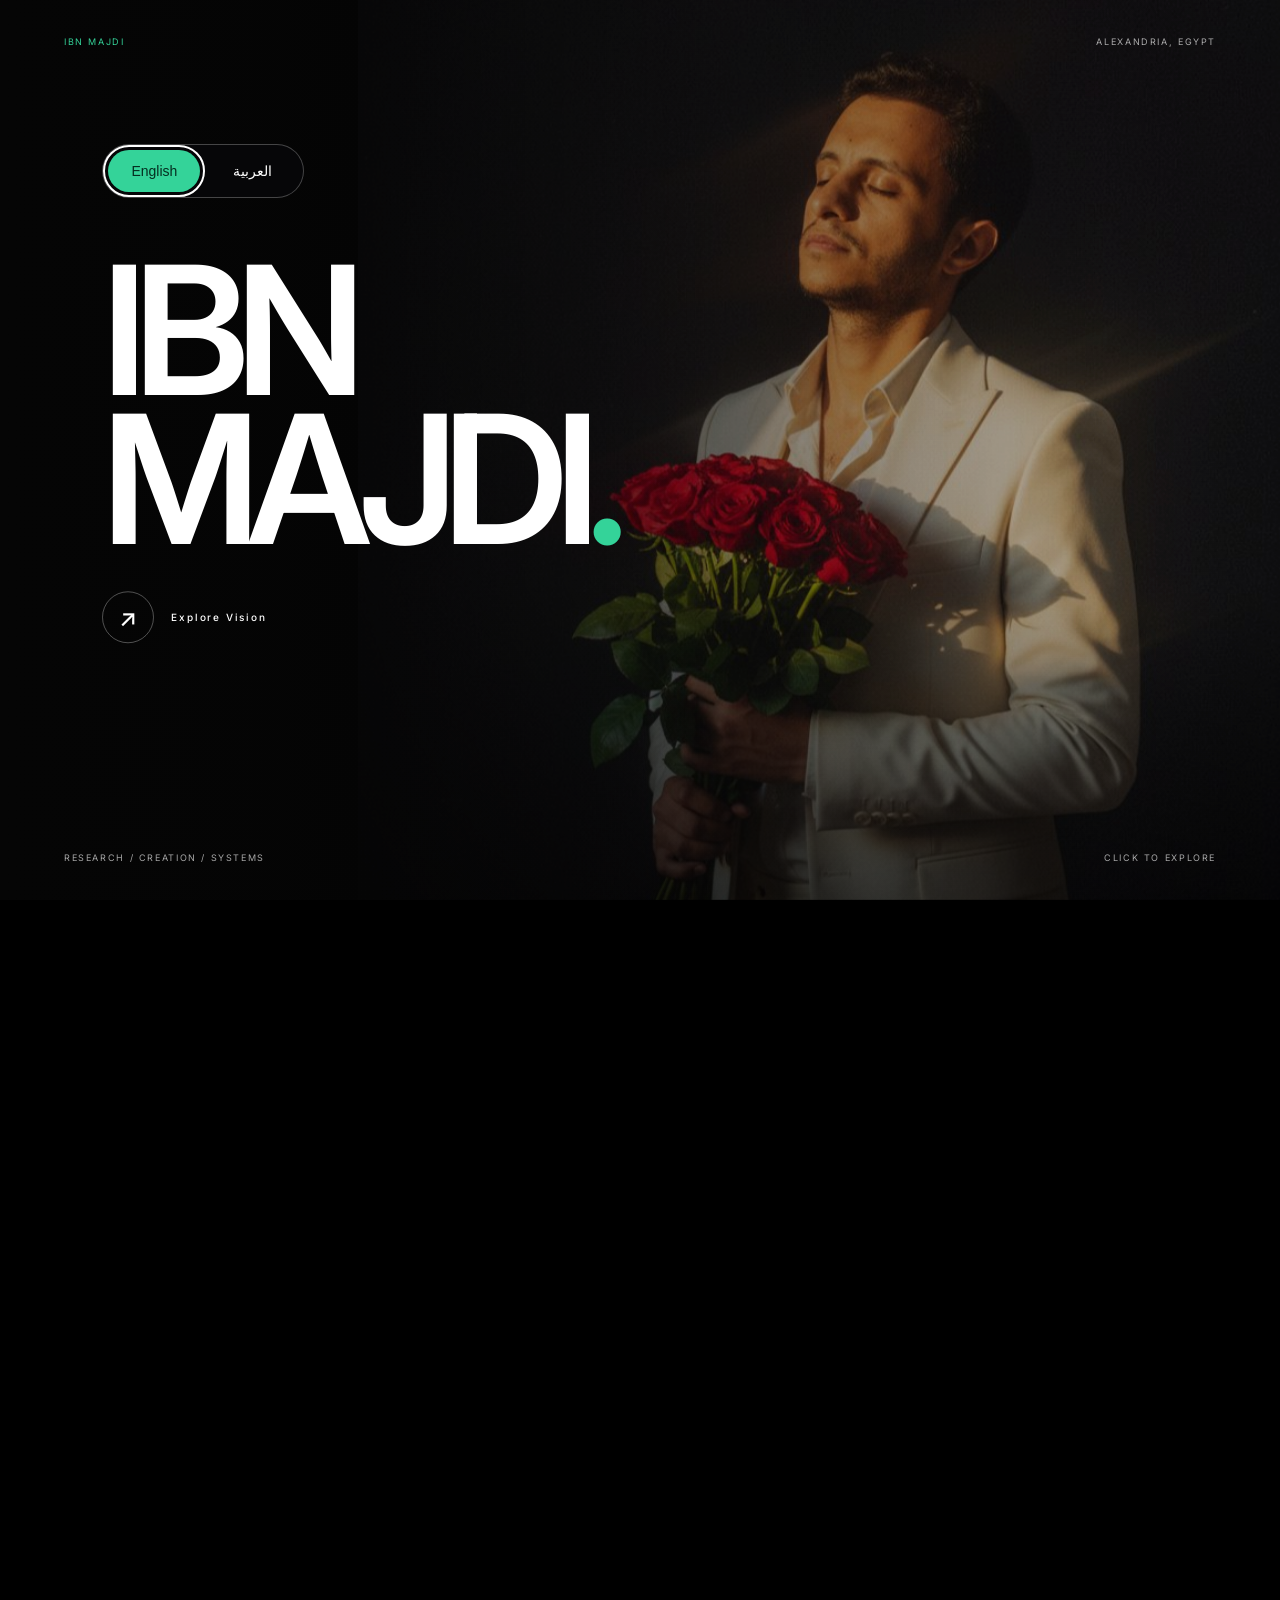
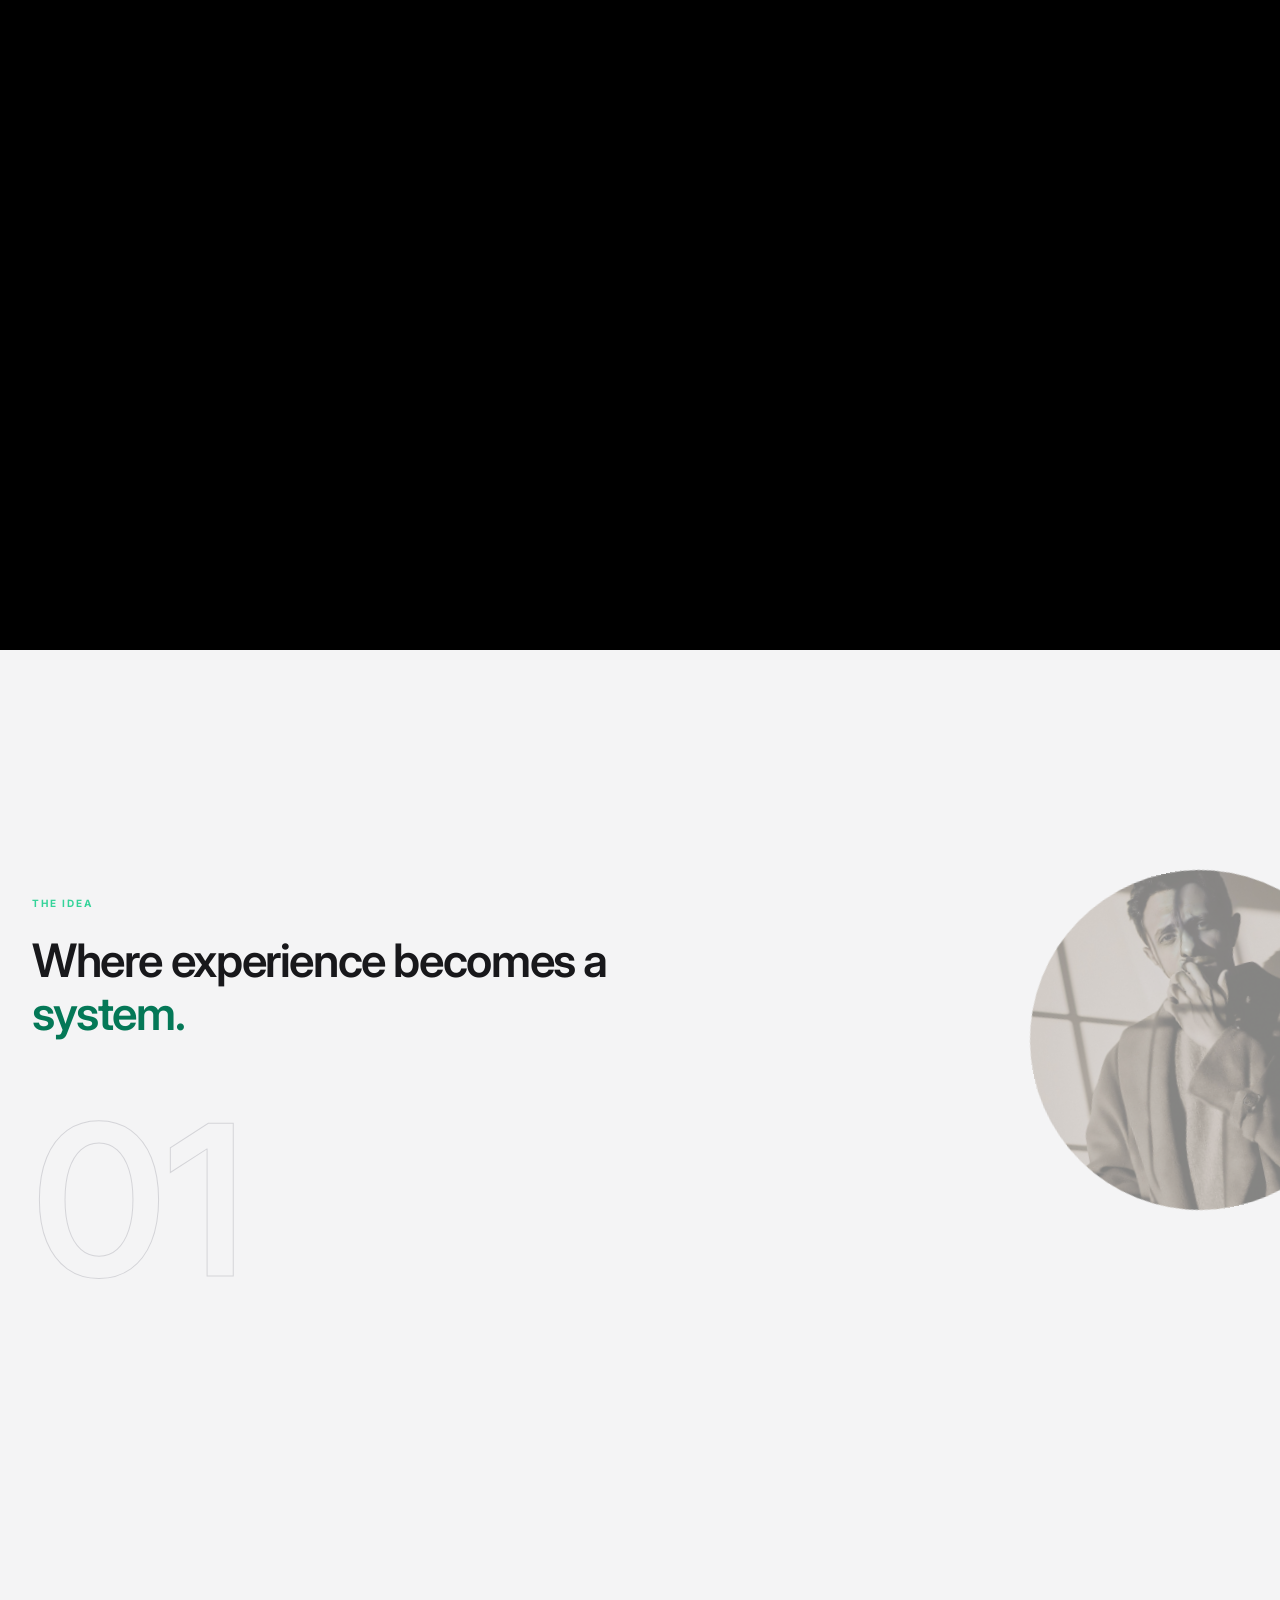
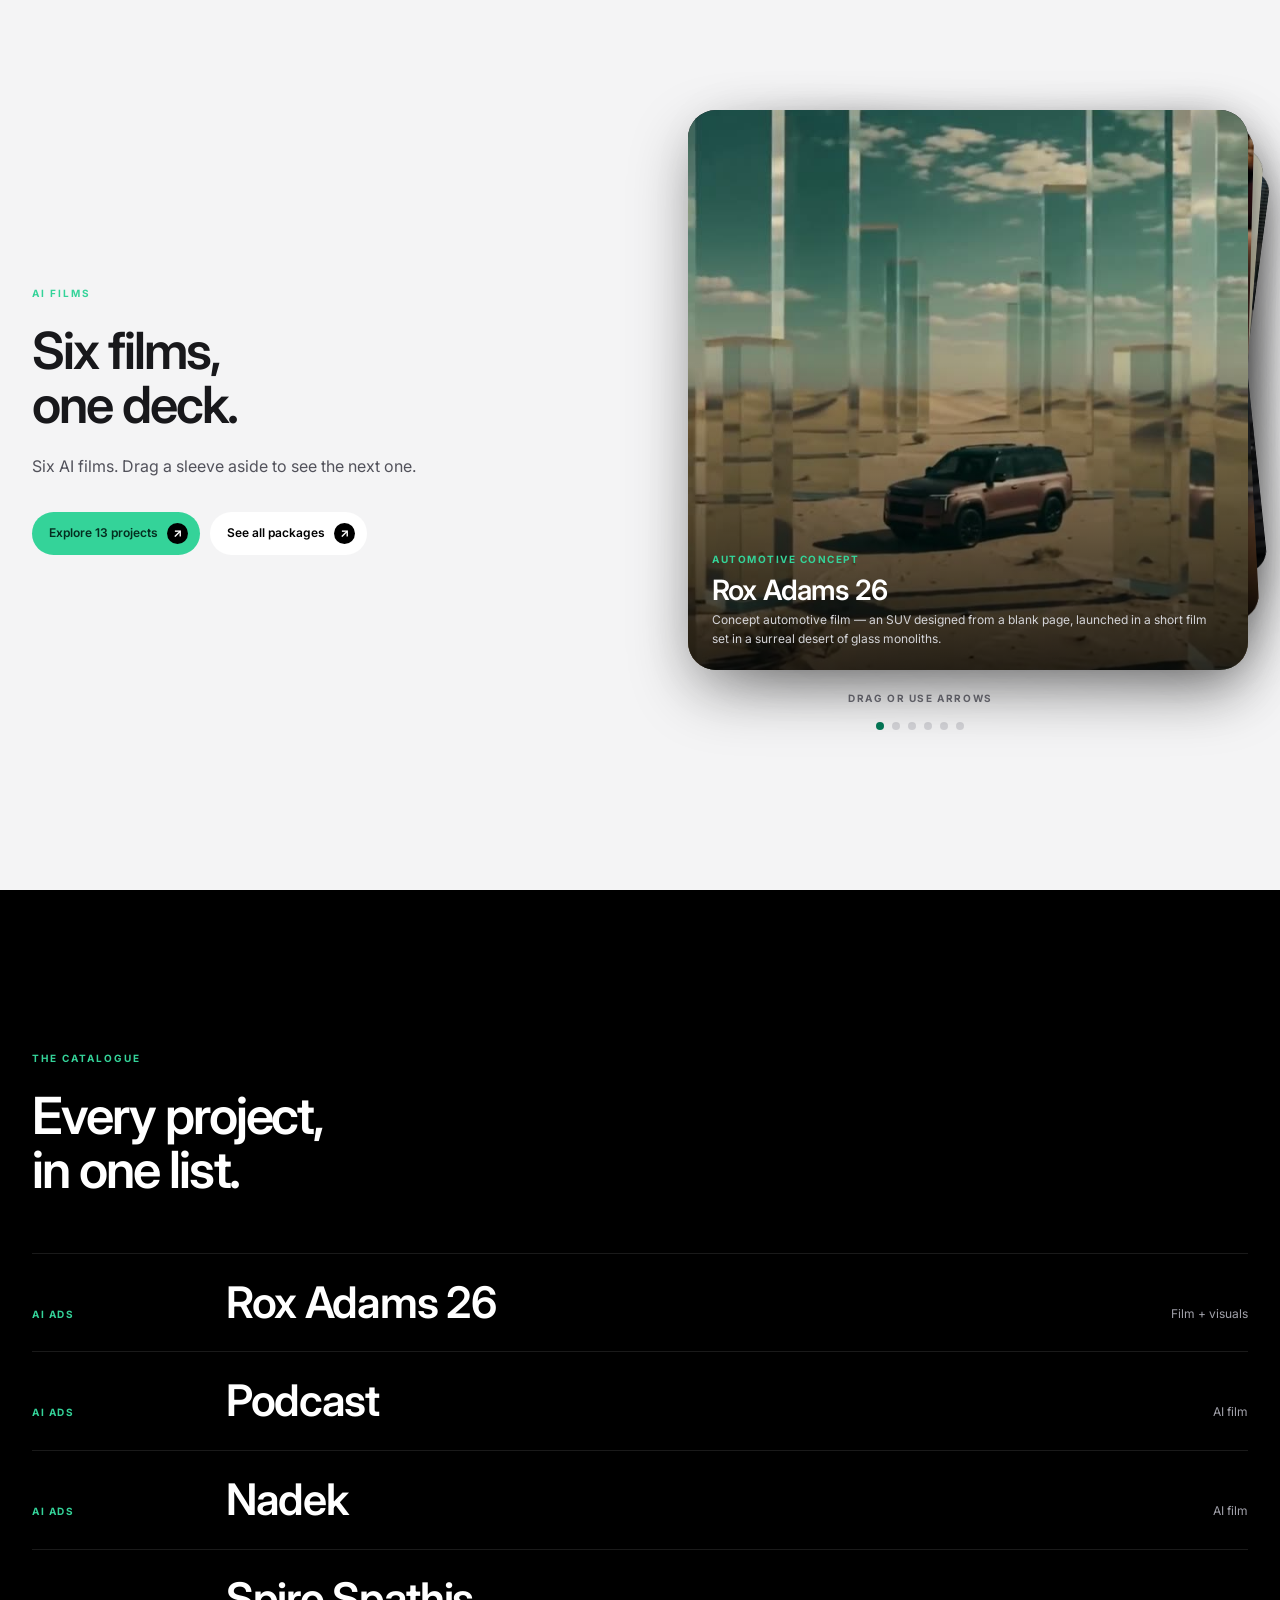
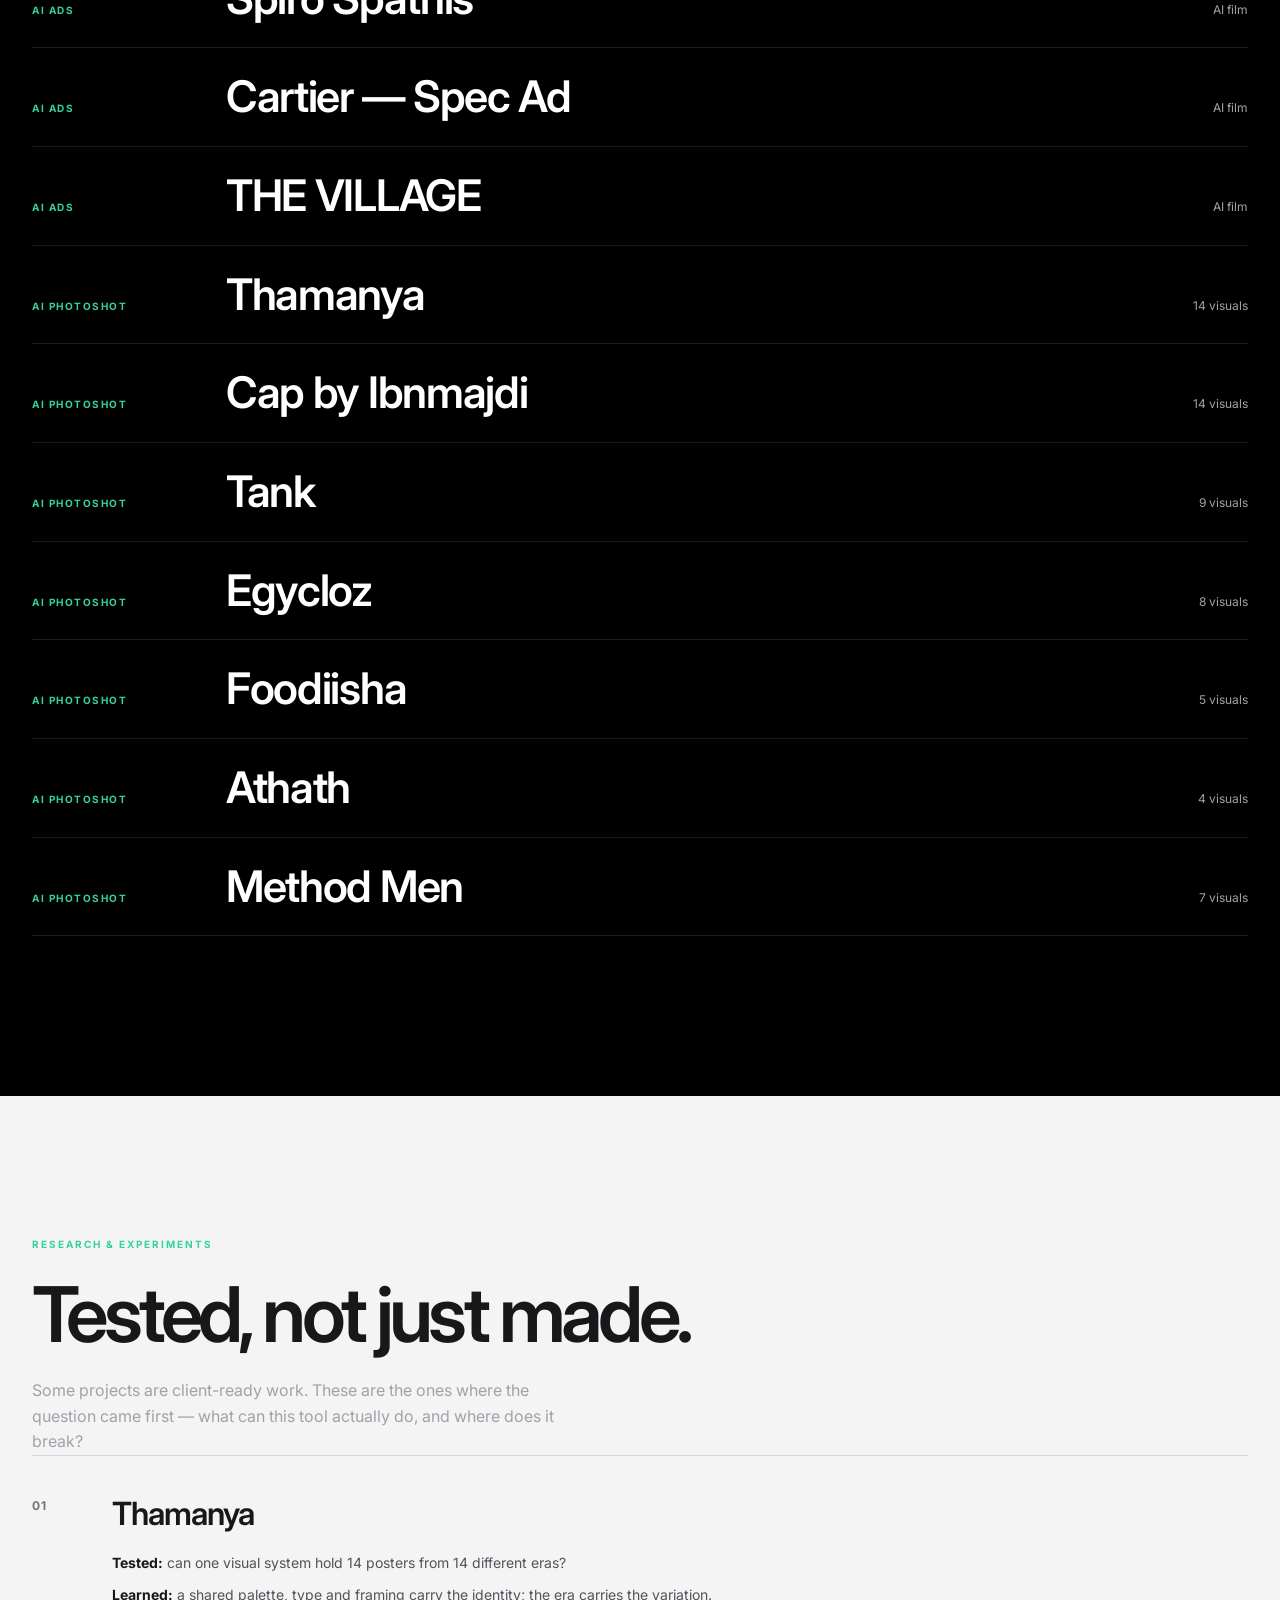
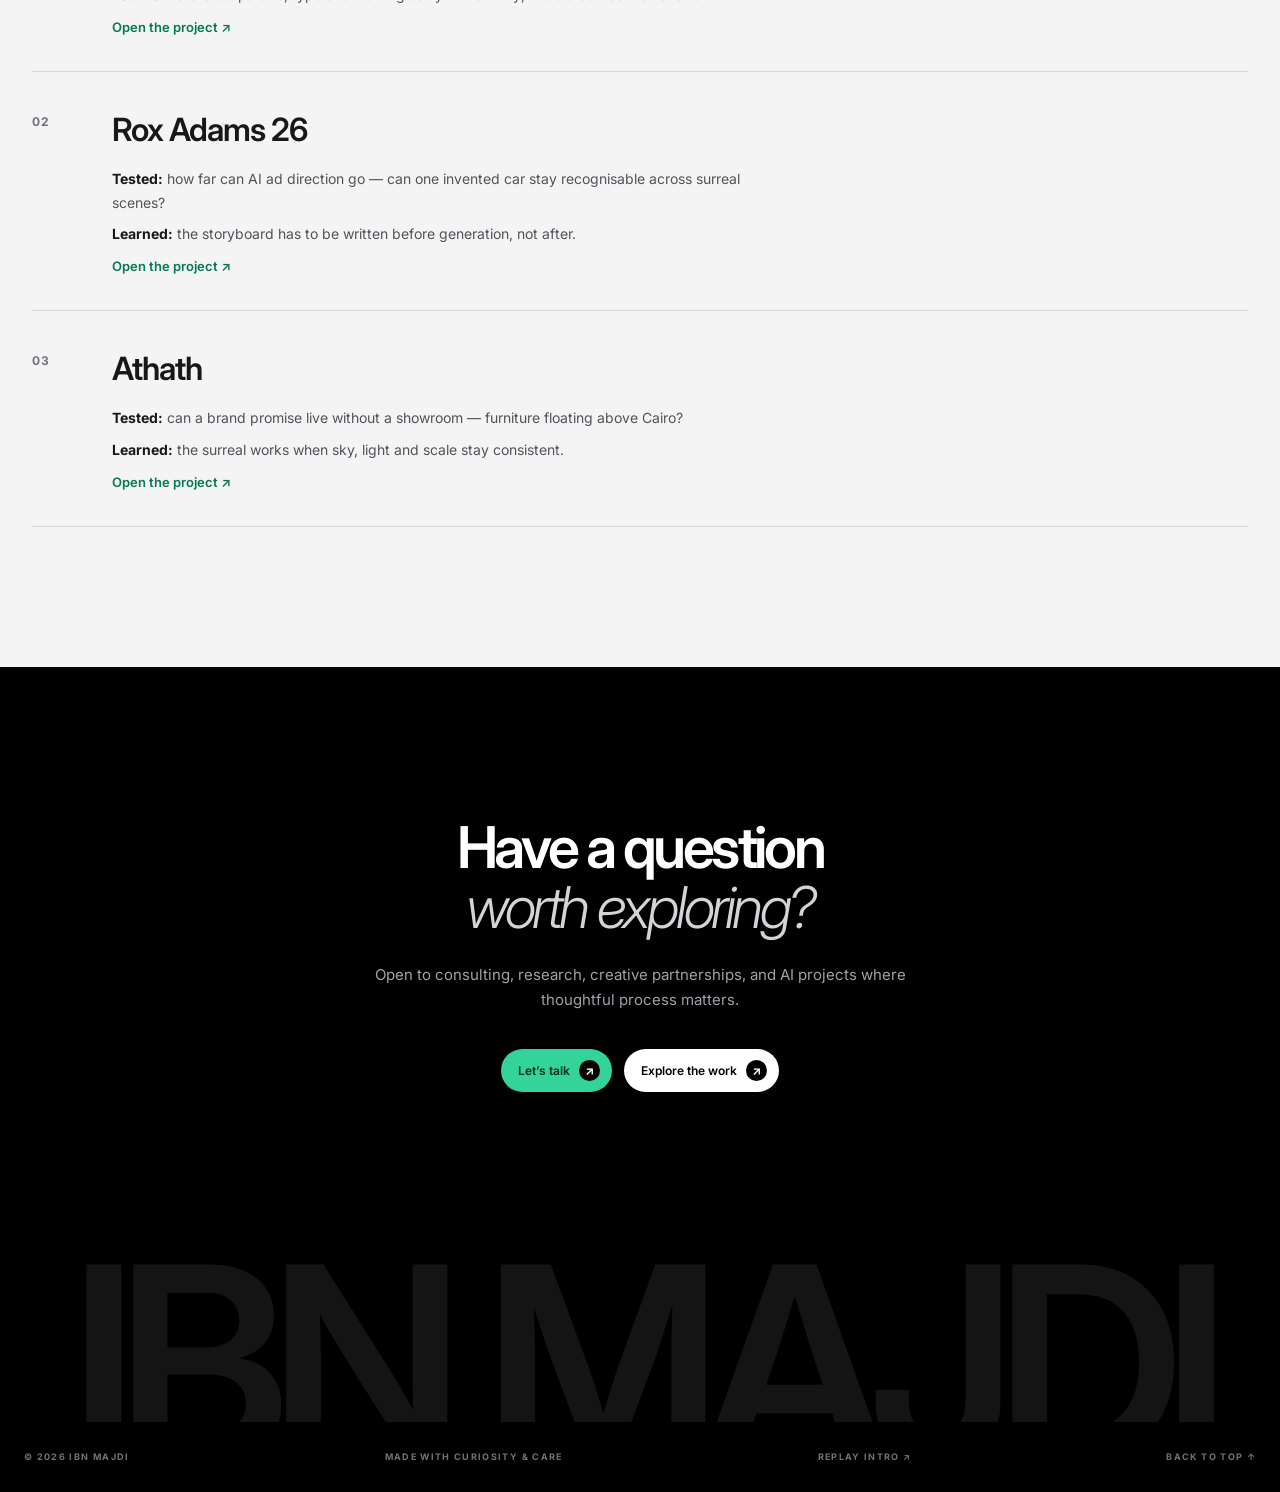
==== commit e6f44169: "Portal redesign: identity-faithful record-label layout for the whole site (EN + AR)" ====
--- a/index.html
+++ b/index.html
@@ -1,7 +1,2 @@
 <!DOCTYPE html>
-<html lang="en"><head><meta charset="utf-8"/><meta content="width=device-width,initial-scale=1" name="viewport"/><meta content="Ibn Majdi — systems-minded AI content creator and visual researcher based in Alexandria, Egypt." name="description"/><meta content="index, follow" name="robots"/><meta content="#000000" name="theme-color"/><link href="https://ibn-majdi.github.io/portfolio/" rel="canonical"/><meta content="https://ibn-majdi.github.io/portfolio/" property="og:url"/><meta content="https://ibn-majdi.github.io/portfolio/assets/og-image.jpg" property="og:image"/><link href="assets/favicon.png" rel="icon" type="image/png"/><meta content="website" property="og:type"/><meta content="Ibn Majdi — Systems, research, and creative technology" property="og:title"/><meta content="A professional journey from operations to AI-powered creative systems." property="og:description"/><meta content="summary" name="twitter:card"/><title>Ibn Majdi — Systems, research, and creative technology</title><link href="https://fonts.googleapis.com" rel="preconnect"/><link crossorigin="" href="https://fonts.gstatic.com" rel="preconnect"/><link href="https://fonts.googleapis.com/css2?family=Inter:wght@300;400;500;600;700&amp;display=swap" rel="stylesheet"/><link href="styles.css" rel="stylesheet"/><link href="redesign.css" rel="stylesheet"/><script type="application/ld+json">{"@context":"https://schema.org","@type":"Person","name":"Ibn Majdi","email":"mailto:ibnmajdi19@gmail.com","address":{"@type":"PostalAddress","addressLocality":"Alexandria","addressCountry":"EG"},"jobTitle":"AI Content Creator & Visual Researcher","knowsAbout":["Generative AI","Prompt Engineering","Visual Research","AI Workflow Design"]}</script><link href="language.css" rel="stylesheet"/><link href="index.html" hreflang="en" rel="alternate"/><link href="index-ar.html" hreflang="ar" rel="alternate"/></head><body><a class="skip" href="#main">Skip to content</a><div class="grain"></div><header><nav><a class="logo" href="index.html">IM<span>·</span></a><div class="links"><a href="work.html">Work</a><a href="services.html">Services</a><a href="store.html">Store</a><a href="info.html">Info</a></div><a class="ce-search" href="work.html" aria-label="Search the work"><svg aria-hidden="true" viewBox="0 0 24 24"><circle cx="10" cy="10" r="6"></circle><path d="m15 15 5 5"></path></svg></a><div class="social-mini"><a aria-label="Facebook" href="https://www.facebook.com/ibnmajdi19/" rel="noopener noreferrer" target="_blank"><svg aria-hidden="true" focusable="false" viewbox="0 0 24 24"><path d="M14 21v-8h3l.5-4H14V7c0-1.1.3-2 2-2h2V1.4A26 26 0 0 0 15 1c-3 0-5 1.8-5 5v3H7v4h3v8z"></path></svg></a><a aria-label="Instagram" href="https://www.instagram.com/ibn.majdi" rel="noopener noreferrer" target="_blank"><svg aria-hidden="true" focusable="false" viewbox="0 0 24 24"><rect fill="none" height="18" rx="5" stroke="currentColor" stroke-width="2" width="18" x="3" y="3"></rect><circle cx="12" cy="12" fill="none" r="4" stroke="currentColor" stroke-width="2"></circle><circle cx="17.5" cy="6.5" r="1.2"></circle></svg></a><a aria-label="X" href="https://x.com/ibnmajdi19" rel="noopener noreferrer" target="_blank"><svg aria-hidden="true" focusable="false" viewbox="0 0 24 24"><path d="M18.9 2H22l-6.8 7.8L23.2 22h-6.3L12 14.6 5.5 22H2.3l7.8-9L2 2h6.5l4.4 6.7L18.9 2zm-1.1 18h1.7L7.5 4H5.7z"></path></svg></a><a aria-label="TikTok" href="https://www.tiktok.com/@ibnmajdi19" rel="noopener noreferrer" target="_blank"><svg aria-hidden="true" focusable="false" viewbox="0 0 24 24"><path d="M15 2h3c.3 2.4 1.6 3.9 4 4.2v3a8 8 0 0 1-4-1.2v7.6a6.4 6.4 0 1 1-5.5-6.3v3.2a3.2 3.2 0 1 0 2.5 3.1z"></path></svg></a></div><a aria-label="التبديل إلى العربية" class="language-link" dir="rtl" href="index-ar.html" lang="ar">العربية</a><a class="pill light" href="info.html#contact">Let’s talk <b>↗</b></a><button aria-expanded="false" aria-label="Open navigation" class="menu">☰</button></nav><div class="mobile-links"><a href="index.html">Home</a><a href="work.html">Work</a><a href="services.html">Services</a><a href="store.html">Store</a><a href="info.html">Info &amp; contact</a><a href="index-ar.html" lang="ar">العربية</a></div></header><dialog aria-label="Enter Ibn Majdi portfolio" class="entry-screen" dir="ltr" lang="en"><img alt="" class="entry-image" fetchpriority="high" src="assets/hero-roses.jpg"/><div class="entry-shade"></div><div class="entry-top"><span>IBN MAJDI</span><span>ALEXANDRIA, EGYPT</span></div><button aria-label="Explore Vision" class="entry-button" type="button"><span class="entry-name"><span>IBN</span><span>MAJDI<span class="entry-dot">.</span></span></span><span class="entry-action"><span aria-hidden="true" class="entry-circle">↗</span><span>Explore Vision</span></span></button><div class="entry-bottom"><span>RESEARCH / CREATION / SYSTEMS</span><span>CLICK TO EXPLORE</span></div><div aria-label="اختر اللغة / Choose language" class="entry-language" dir="ltr" role="group"><button aria-pressed="true" data-language="en" lang="en" type="button">English</button><button aria-pressed="false" data-language="ar" lang="ar" type="button">العربية</button></div></dialog><main class="home-page" id="main"><section class="ce-hero home-hero" id="top"><video class="ce-hero-video" autoplay muted loop playsinline preload="metadata" poster="assets/work/the-village/01-poster.jpg"><source src="assets/work/the-village/01.mp4" type="video/mp4"/></video><div class="ce-hero-shade ce-hero-shade-top"></div><div class="ce-hero-shade ce-hero-shade-bottom"></div><div class="ce-hero-inner"><div class="ce-glass-panel"><div class="ce-scanline"></div><p class="home-eyebrow"><span></span>IBN MAJDI / ALEXANDRIA, EGYPT</p><h1>Where experience<br/>becomes a <i>system.</i></h1><p class="home-description">A systems-minded creator working across generative AI, visual research, content production, and the practical workflows that connect them.</p><div class="home-actions"><a class="pill accent" href="work.html">See the work <b>↗</b></a><a class="pill home-secondary" href="info.html">Info &amp; contact <b>↗</b></a></div></div><div class="ce-ticker" aria-hidden="true"><div class="ce-ticker-track"><span>AI Commercial Production</span><span class="ce-sep">•</span><span>AI Film Production</span><span class="ce-sep">•</span><span>Visual Research</span><span class="ce-sep">•</span><span>Creative Direction</span><span class="ce-sep">•</span><span>AI Content Strategy</span><span class="ce-sep">•</span><span>AI Workflow Design</span><span class="ce-sep">•</span><span>AI Commercial Production</span><span class="ce-sep">•</span><span>AI Film Production</span><span class="ce-sep">•</span><span>Visual Research</span><span class="ce-sep">•</span><span>Creative Direction</span><span class="ce-sep">•</span><span>AI Content Strategy</span><span class="ce-sep">•</span><span>AI Workflow Design</span><span class="ce-sep">•</span></div></div><div class="ce-slices"><a class="ce-slice" href="work.html" style="background-image:url(assets/work/thamanya/01.jpg)"><span class="ce-slice-label"><strong>Work</strong><em>13 projects</em></span></a><a class="ce-slice" href="services.html" style="background-image:url(assets/work/rox-adams-26/01.jpg)"><span class="ce-slice-label"><strong>Services</strong><em>Six packages</em></span></a><a class="ce-slice" href="store.html" style="background-image:url(assets/work/tank/01.jpg)"><span class="ce-slice-label"><strong>Store</strong><em>Digital products</em></span></a></div></div></section>
-<section class="ce-grid" aria-label="Editorial"><h2 class="ce-grid-headline reveal">A professional journey from operations to AI-powered creative systems.</h2><figure class="ce-grid-img ce-grid-img-tall reveal"><img alt="Cap by Ibnmajdi product visual" loading="lazy" src="assets/work/cap/01.jpg"/></figure><blockquote class="ce-grid-quote reveal"><span class="ce-quote-mark">“</span><p>Tools are easy to list. These are the skills behind the work — each one tied to a project where it was used.</p><a href="info.html#capabilities">Capabilities &amp; skills, each with proof. ↗</a></blockquote><figure class="ce-grid-img ce-grid-img-square reveal"><img alt="Thamanya campaign artwork" loading="lazy" src="assets/work/thamanya/01.jpg"/></figure></section><section class="ce-selected light-zone" aria-label="Selected work"><p class="label dark">SELECTED WORK</p><h2>All the work,<br/>in one place.</h2><p class="ce-selected-lead">AI video, film visual development, and independent visual experiments.</p><div class="ce-selected-grid"><a class="ce-work-item" href="work.html?project=thamanya"><figure><img alt="Thamanya campaign artwork" loading="lazy" src="assets/work/thamanya/01.jpg"/></figure><span class="ce-work-type">Brand identity · 14 visuals</span><h3>Thamanya</h3><span class="ce-work-link">Open the project ↗</span></a><a class="ce-work-item" href="work.html?project=nadek"><figure><img alt="Nadek AI film still" loading="lazy" src="assets/work/nadek/01-poster.jpg"/></figure><span class="ce-work-type">AI film</span><h3>Nadek</h3><span class="ce-work-link">Open the project ↗</span></a><a class="ce-work-item" href="work.html?project=rox-adams-26"><figure><img alt="Rox Adams 26" loading="lazy" src="assets/work/rox-adams-26/01.jpg"/></figure><span class="ce-work-type">Automotive concept · Film + visuals</span><h3>Rox Adams 26</h3><span class="ce-work-link">Open the project ↗</span></a><a class="ce-work-item" href="work.html?project=cap"><figure><img alt="Cap by Ibnmajdi product visual" loading="lazy" src="assets/work/cap/01.jpg"/></figure><span class="ce-work-type">Product campaign · 14 visuals</span><h3>Cap by Ibnmajdi</h3><span class="ce-work-link">Open the project ↗</span></a></div><a class="ce-selected-more" href="work.html">Explore 13 projects ↗</a></section>
-<section class="home-process light-zone" id="method"><div class="home-section-heading"><p class="label dark">THE PROCESS</p><h2>Creative production systems.</h2><p>Structured workflows that bring research, prompting, visual concepts, and production into a usable sequence.</p></div><div class="home-process-grid"><article class="home-tile"><span class="sticker-icon"><svg aria-hidden="true" viewbox="0 0 24 24"><circle cx="10" cy="10" r="6"></circle><path d="m15 15 5 5"></path></svg></span><span class="process-number">01</span><h3>Research</h3><p>Evaluate models, tools, references, and possibilities.</p></article><article class="home-tile"><span class="sticker-icon"><svg aria-hidden="true" viewbox="0 0 24 24"><path d="M4 6h16M4 12h10M4 18h7m6-3 4 3-4 3"></path></svg></span><span class="process-number">02</span><h3>Prompt</h3><p>Build advanced prompting methodologies for exploration.</p></article><article class="home-tile"><span class="sticker-icon"><svg aria-hidden="true" viewbox="0 0 24 24"><rect height="18" rx="4" width="18" x="3" y="3"></rect><path d="m5 17 5-5 4 4 3-3 4 4"></path><circle cx="15.5" cy="8" r="1"></circle></svg></span><span class="process-number">03</span><h3>Produce</h3><p>Shape visual concepts, assets, and content systems.</p></article></div></section>
-<section class="ce-strip light-zone"><div class="ce-strip-inner"><div><p class="label dark">THE PRACTICE</p><p class="ce-strip-line">The full set of capabilities lives on the Info page.</p></div><a class="home-text-link" href="info.html#capabilities">All capabilities ↗</a></div></section>
-<section class="ce-strip light-zone" id="services"><div class="ce-strip-inner"><div><p class="label dark">SERVICES / FOR HIRE</p><p class="ce-strip-line">Six services, from $100.</p></div><a class="pill light" href="services.html">See all packages <b>↗</b></a></div></section><section class="home-process light-zone" id="research"><div class="home-section-heading"><p class="label dark">RESEARCH &amp; EXPERIMENTS</p><h2>Tested, not just made.</h2><p>Some projects are client-ready work. These are the ones where the question came first — what can this tool actually do, and where does it break?</p></div><div class="home-process-grid"><article class="home-tile"><span class="process-number">01</span><h3>Thamanya</h3><p><strong>Tested:</strong> can one visual system hold 14 posters from 14 different eras?</p><p><strong>Learned:</strong> a shared palette, type and framing carry the identity; the era carries the variation.</p><p><a class="home-text-link" href="work.html?project=thamanya">Open the project &nearr;</a></p></article><article class="home-tile"><span class="process-number">02</span><h3>Rox Adams 26</h3><p><strong>Tested:</strong> how far can AI ad direction go — can one invented car stay recognisable across surreal scenes?</p><p><strong>Learned:</strong> the storyboard has to be written before generation, not after.</p><p><a class="home-text-link" href="work.html?project=rox-adams-26">Open the project &nearr;</a></p></article><article class="home-tile"><span class="process-number">03</span><h3>Athath</h3><p><strong>Tested:</strong> can a brand promise live without a showroom — furniture floating above Cairo?</p><p><strong>Learned:</strong> the surreal works when sky, light and scale stay consistent.</p><p><a class="home-text-link" href="work.html?project=athath">Open the project &nearr;</a></p></article></div></section><section class="home-identity light-zone"><div class="home-identity-image"><img alt="Ibn Majdi in a park" loading="lazy" src="assets/portrait-park.jpg"/></div><div><p class="label dark">THE FOUNDATION</p><h2>A career shaped by the work beneath the surface.</h2><p>Fifteen years across operations and service now inform an independent practice in generative AI, visual research, and creative workflow design.</p><a class="home-text-link" href="info.html">The full record ↗</a></div></section>
-</main><section class="ce-footer"><h2>Have a question<br/><em>worth exploring?</em></h2><a class="ce-cta" href="info.html#contact">Let’s talk <b>↗</b></a></section><footer><span>© <span id="year"></span> IBN MAJDI</span><span>MADE WITH CURIOSITY &amp; CARE</span><button class="replay-intro" type="button">REPLAY INTRO ↗</button><a href="#top">BACK TO TOP ↑</a></footer><script src="script.js"></script><script src="entry.js"></script><script src="redesign.js"></script></body></html>
+<html lang="en"><head><meta charset="utf-8"/><meta content="width=device-width,initial-scale=1" name="viewport"/><meta content="Ibn Majdi — systems-minded AI content creator and visual researcher based in Alexandria, Egypt." name="description"/><meta content="index, follow" name="robots"/><meta content="#000000" name="theme-color"/><link href="https://ibn-majdi.github.io/portfolio/" rel="canonical"/><meta content="https://ibn-majdi.github.io/portfolio/" property="og:url"/><meta content="https://ibn-majdi.github.io/portfolio/assets/og-image.jpg" property="og:image"/><link href="assets/favicon.png" rel="icon" type="image/png"/><meta content="website" property="og:type"/><meta content="Ibn Majdi — Systems, research, and creative technology" property="og:title"/><meta content="A professional journey from operations to AI-powered creative systems." property="og:description"/><meta content="summary" name="twitter:card"/><title>Ibn Majdi — Systems, research, and creative technology</title><link href="https://fonts.googleapis.com" rel="preconnect"/><link crossorigin="" href="https://fonts.gstatic.com" rel="preconnect"/><link href="https://fonts.googleapis.com/css2?family=Inter:wght@300;400;500;600;700&amp;display=swap" rel="stylesheet"/><link href="styles.css" rel="stylesheet"/><link href="redesign.css" rel="stylesheet"/><script type="application/ld+json">{"@context":"https://schema.org","@type":"Person","name":"Ibn Majdi","email":"mailto:ibnmajdi19@gmail.com","address":{"@type":"PostalAddress","addressLocality":"Alexandria","addressCountry":"EG"},"jobTitle":"AI Content Creator & Visual Researcher","knowsAbout":["Generative AI","Prompt Engineering","Visual Research","AI Workflow Design"]}</script><link href="language.css" rel="stylesheet"/><link href="index.html" hreflang="en" rel="alternate"/><link href="index-ar.html" hreflang="ar" rel="alternate"/></head><body><a class="skip" href="#main">Skip to content</a><div class="grain"></div><header><nav><a class="logo" href="index.html">IM<span>·</span></a><div class="links"><a href="work.html">Work</a><a href="services.html">Services</a><a href="store.html">Store</a><a href="info.html">Info</a></div><div class="social-mini"><a aria-label="Facebook" href="https://www.facebook.com/ibnmajdi19/" rel="noopener noreferrer" target="_blank"><svg aria-hidden="true" focusable="false" viewbox="0 0 24 24"><path d="M14 21v-8h3l.5-4H14V7c0-1.1.3-2 2-2h2V1.4A26 26 0 0 0 15 1c-3 0-5 1.8-5 5v3H7v4h3v8z"></path></svg></a><a aria-label="Instagram" href="https://www.instagram.com/ibn.majdi" rel="noopener noreferrer" target="_blank"><svg aria-hidden="true" focusable="false" viewbox="0 0 24 24"><rect fill="none" height="18" rx="5" stroke="currentColor" stroke-width="2" width="18" x="3" y="3"></rect><circle cx="12" cy="12" fill="none" r="4" stroke="currentColor" stroke-width="2"></circle><circle cx="17.5" cy="6.5" r="1.2"></circle></svg></a><a aria-label="X" href="https://x.com/ibnmajdi19" rel="noopener noreferrer" target="_blank"><svg aria-hidden="true" focusable="false" viewbox="0 0 24 24"><path d="M18.9 2H22l-6.8 7.8L23.2 22h-6.3L12 14.6 5.5 22H2.3l7.8-9L2 2h6.5l4.4 6.7L18.9 2zm-1.1 18h1.7L7.5 4H5.7z"></path></svg></a><a aria-label="TikTok" href="https://www.tiktok.com/@ibnmajdi19" rel="noopener noreferrer" target="_blank"><svg aria-hidden="true" focusable="false" viewbox="0 0 24 24"><path d="M15 2h3c.3 2.4 1.6 3.9 4 4.2v3a8 8 0 0 1-4-1.2v7.6a6.4 6.4 0 1 1-5.5-6.3v3.2a3.2 3.2 0 1 0 2.5 3.1z"></path></svg></a></div><a aria-label="التبديل إلى العربية" class="language-link" dir="rtl" href="index-ar.html" lang="ar">العربية</a><a class="pill light" href="info.html#contact">Let’s talk <b>↗</b></a><button aria-expanded="false" aria-label="Open navigation" class="menu">☰</button></nav><div class="mobile-links"><a href="index.html">Home</a><a href="work.html">Work</a><a href="services.html">Services</a><a href="store.html">Store</a><a href="info.html">Info &amp; contact</a><a href="index-ar.html" lang="ar">العربية</a></div></header><dialog aria-label="Enter Ibn Majdi portfolio" class="entry-screen" dir="ltr" lang="en"><img alt="" class="entry-image" fetchpriority="high" src="assets/hero-roses.jpg"/><div class="entry-shade"></div><div class="entry-top"><span>IBN MAJDI</span><span>ALEXANDRIA, EGYPT</span></div><button aria-label="Explore Vision" class="entry-button" type="button"><span class="entry-name"><span>IBN</span><span>MAJDI<span class="entry-dot">.</span></span></span><span class="entry-action"><span aria-hidden="true" class="entry-circle">↗</span><span>Explore Vision</span></span></button><div class="entry-bottom"><span>RESEARCH / CREATION / SYSTEMS</span><span>CLICK TO EXPLORE</span></div><div aria-label="اختر اللغة / Choose language" class="entry-language" dir="ltr" role="group"><button aria-pressed="true" data-language="en" lang="en" type="button">English</button><button aria-pressed="false" data-language="ar" lang="ar" type="button">العربية</button></div></dialog><main class="home-page" id="main"><section class="pt-hero home-hero" id="top"><div class="pt-stage"><img class="pt-img" alt="" src="assets/hero-roses.jpg"/><div class="pt-duo" aria-hidden="true"></div><div class="pt-veil" aria-hidden="true"></div><div class="pt-panel pt-panel-l" aria-hidden="true"></div><div class="pt-panel pt-panel-r" aria-hidden="true"></div><span class="pt-dot pt-dot-a" aria-hidden="true"></span><span class="pt-dot pt-dot-b" aria-hidden="true"></span><div class="pt-title"><h1><span>IBN</span> <span>MAJDI</span></h1></div><p class="pt-meta pt-meta-tl">AI VISUALIST</p><p class="pt-meta pt-meta-tr">AI × DESIGN × STORYTELLING</p><p class="pt-meta pt-meta-bl">13 PROJECTS</p><p class="pt-meta pt-meta-br">AVAILABLE FOR FREELANCE</p></div></section><section class="pt-statement"><p class="pt-eyebrow reveal">THE IDEA</p><p class="pt-statement-text reveal">Where experience becomes a <em>system.</em></p><p class="pt-index" aria-hidden="true">01</p><div class="pt-orb"><img alt="Ibn Majdi" loading="lazy" src="assets/portrait-shadow.jpg"/></div></section><section class="pt-releases" aria-label="Releases"><div class="pt-releases-grid"><div><p class="pt-eyebrow reveal">AI FILMS</p><h2 class="reveal">Six films,<br/>one deck.</h2><p class="pt-lede reveal">Six AI films. Drag a sleeve aside to see the next one.</p><div class="pt-releases-actions reveal"><a class="pill accent" href="work.html">Explore 13 projects <b>↗</b></a><a class="pill light" href="services.html">See all packages <b>↗</b></a></div></div><div class="pt-deck-wrap"><div class="pt-deck" aria-label="Film deck — use arrow keys to flip through the films" role="group" tabindex="0"><article class="pt-card" data-project="rox-adams-26"><img alt="Rox Adams 26" loading="lazy" src="assets/work/rox-adams-26/03-poster.jpg"/><div class="pt-card-scrim"></div><div class="pt-card-cap"><span class="pt-card-type">Automotive concept</span><h3>Rox Adams 26</h3><p>Concept automotive film — an SUV designed from a blank page, launched in a short film set in a surreal desert of glass monoliths.</p></div></article><article class="pt-card" data-project="podcast"><img alt="Podcast" loading="lazy" src="assets/work/podcast/01-poster.jpg"/><div class="pt-card-scrim"></div><div class="pt-card-cap"><span class="pt-card-type">AI video</span><h3>Podcast</h3><p>Personal project — an AI promo film for a friend's podcast episode, from a designed title poster to Arabic calligraphy to the studio conversation.</p></div></article><article class="pt-card" data-project="nadek"><img alt="Nadek" loading="lazy" src="assets/work/nadek/01-poster.jpg"/><div class="pt-card-scrim"></div><div class="pt-card-cap"><span class="pt-card-type">AI video</span><h3>Nadek</h3><p>Spec ad — a 17-second vertical film for Nadec juice, from the store shelf to a rooftop gathering, made with minimal resources.</p></div></article><article class="pt-card" data-project="spiro-spathis"><img alt="Spiro Spathis" loading="lazy" src="assets/work/spiro-spathis/01-poster.jpg"/><div class="pt-card-scrim"></div><div class="pt-card-cap"><span class="pt-card-type">AI video</span><h3>Spiro Spathis</h3><p>Spec ad — a short cinematic film for Spiro Spathis, built around its iconic green bottle and a warm, nostalgic mood.</p></div></article><article class="pt-card" data-project="carter"><img alt="Cartier spec ad: luxury watch product film" loading="lazy" src="carter-poster.jpg"/><div class="pt-card-scrim"></div><div class="pt-card-cap"><span class="pt-card-type">Spec ad</span><h3>Cartier — Spec Ad</h3><p>Spec ad — a luxury watch film for Cartier, built on macro detail: crown, brushed steel, inside a surreal architectural landscape.</p></div></article><article class="pt-card" data-project="the-village"><img alt="THE VILLAGE" loading="lazy" src="assets/work/the-village/01-poster.jpg"/><div class="pt-card-scrim"></div><div class="pt-card-cap"><span class="pt-card-type">AI video</span><h3>THE VILLAGE</h3><p>Spec ad — a 10-scene film for a luxury residential compound: an arrival story from the gate to home.</p></div></article></div><p class="pt-hint">Drag or use arrows</p><div class="pt-dots" aria-hidden="true"></div></div></div></section><section class="pt-roster" aria-label="All projects"><p class="pt-eyebrow reveal">THE CATALOGUE</p><h2 class="reveal">Every project,<br/>in one list.</h2><div class="pt-roster-list"><a class="pt-roster-row" href="work.html?project=rox-adams-26"><span class="pt-roster-label">AI ADS</span><span class="pt-roster-name">Rox Adams 26</span><span class="pt-roster-count">Film + visuals</span></a><a class="pt-roster-row" href="work.html?project=podcast"><span class="pt-roster-label">AI ADS</span><span class="pt-roster-name">Podcast</span><span class="pt-roster-count">AI film</span></a><a class="pt-roster-row" href="work.html?project=nadek"><span class="pt-roster-label">AI ADS</span><span class="pt-roster-name">Nadek</span><span class="pt-roster-count">AI film</span></a><a class="pt-roster-row" href="work.html?project=spiro-spathis"><span class="pt-roster-label">AI ADS</span><span class="pt-roster-name">Spiro Spathis</span><span class="pt-roster-count">AI film</span></a><a class="pt-roster-row" href="work.html?project=carter"><span class="pt-roster-label">AI ADS</span><span class="pt-roster-name">Cartier — Spec Ad</span><span class="pt-roster-count">AI film</span></a><a class="pt-roster-row" href="work.html?project=the-village"><span class="pt-roster-label">AI ADS</span><span class="pt-roster-name">THE VILLAGE</span><span class="pt-roster-count">AI film</span></a><a class="pt-roster-row" href="work.html?project=thamanya"><span class="pt-roster-label">AI PHOTOSHOT</span><span class="pt-roster-name">Thamanya</span><span class="pt-roster-count">14 visuals</span></a><a class="pt-roster-row" href="work.html?project=cap"><span class="pt-roster-label">AI PHOTOSHOT</span><span class="pt-roster-name">Cap by Ibnmajdi</span><span class="pt-roster-count">14 visuals</span></a><a class="pt-roster-row" href="work.html?project=tank"><span class="pt-roster-label">AI PHOTOSHOT</span><span class="pt-roster-name">Tank</span><span class="pt-roster-count">9 visuals</span></a><a class="pt-roster-row" href="work.html?project=egycloz"><span class="pt-roster-label">AI PHOTOSHOT</span><span class="pt-roster-name">Egycloz</span><span class="pt-roster-count">8 visuals</span></a><a class="pt-roster-row" href="work.html?project=foodiisha"><span class="pt-roster-label">AI PHOTOSHOT</span><span class="pt-roster-name">Foodiisha</span><span class="pt-roster-count">5 visuals</span></a><a class="pt-roster-row" href="work.html?project=athath"><span class="pt-roster-label">AI PHOTOSHOT</span><span class="pt-roster-name">Athath</span><span class="pt-roster-count">4 visuals</span></a><a class="pt-roster-row" href="work.html?project=method-men"><span class="pt-roster-label">AI PHOTOSHOT</span><span class="pt-roster-name">Method Men</span><span class="pt-roster-count">7 visuals</span></a></div></section><section class="pt-research" aria-label="Research and experiments"><p class="pt-eyebrow reveal">RESEARCH &amp; EXPERIMENTS</p><h2 class="reveal">Tested, not just made.</h2><p class="pt-lede reveal">Some projects are client-ready work. These are the ones where the question came first — what can this tool actually do, and where does it break?</p><div class="pt-research-list"><article class="pt-exp-row"><span class="pt-exp-num">01</span><div><h3>Thamanya</h3><p><strong>Tested:</strong> can one visual system hold 14 posters from 14 different eras?</p><p><strong>Learned:</strong> a shared palette, type and framing carry the identity; the era carries the variation.</p><a class="pt-link" href="work.html?project=thamanya">Open the project &nearr;</a></div></article><article class="pt-exp-row"><span class="pt-exp-num">02</span><div><h3>Rox Adams 26</h3><p><strong>Tested:</strong> how far can AI ad direction go — can one invented car stay recognisable across surreal scenes?</p><p><strong>Learned:</strong> the storyboard has to be written before generation, not after.</p><a class="pt-link" href="work.html?project=rox-adams-26">Open the project &nearr;</a></div></article><article class="pt-exp-row"><span class="pt-exp-num">03</span><div><h3>Athath</h3><p><strong>Tested:</strong> can a brand promise live without a showroom — furniture floating above Cairo?</p><p><strong>Learned:</strong> the surreal works when sky, light and scale stay consistent.</p><a class="pt-link" href="work.html?project=athath">Open the project &nearr;</a></div></article></div></section></main><section class="pt-close"><h2>Have a question<br/><em>worth exploring?</em></h2><p>Open to consulting, research, creative partnerships, and AI projects where thoughtful process matters.</p><div class="pt-close-actions"><a class="pill accent" href="https://wa.me/201203490148" rel="noopener noreferrer" target="_blank">Let’s talk <b>↗</b></a><a class="pill light" href="work.html">Explore the work <b>↗</b></a></div></section><div class="pt-wordmark" aria-hidden="true"><span>IBN MAJDI</span></div><footer><span>© <span id="year"></span> IBN MAJDI</span><span>MADE WITH CURIOSITY &amp; CARE</span><button class="replay-intro" type="button">REPLAY INTRO ↗</button><a href="#top">BACK TO TOP ↑</a></footer><script src="script.js"></script><script src="entry.js"></script><script src="redesign.js"></script></body></html>
--- a/styles.css
+++ b/styles.css
@@ -1,233 +1,11 @@
-:root{--black:#000;--dark:#18181b;--light:#f4f4f5;--white:#fff;--sub:#a1a1aa;--muted:#71717a;--accent:#34d399;--border:rgba(255,255,255,.1);--font:Inter,Arial,sans-serif}*{box-sizing:border-box}html{scroll-behavior:smooth}body{margin:0;background:var(--black);font:400 15px/1.6 var(--font);color:var(--white)}a{color:inherit;text-decoration:none}.skip{position:fixed;top:-60px;left:16px;z-index:99;padding:10px;background:var(--accent);color:#000}.skip:focus{top:12px}.grain{position:fixed;inset:0;z-index:60;pointer-events:none;opacity:.15;background-image:url("data:image/svg+xml,%3Csvg viewBox='0 0 180 180' xmlns='http://www.w3.org/2000/svg'%3E%3Cfilter id='n'%3E%3CfeTurbulence type='fractalNoise' baseFrequency='.9' numOctaves='4' stitchTiles='stitch'/%3E%3C/filter%3E%3Crect width='100%25' height='100%25' filter='url(%23n)' opacity='.75'/%3E%3C/svg%3E");animation:grain .25s steps(2) infinite}@keyframes grain{50%{transform:translate(1%,1%)}}header{position:fixed;z-index:50;top:20px;left:50%;width:min(1200px,calc(100% - 32px));transform:translateX(-50%)}nav{height:62px;padding:0 10px 0 19px;border:1px solid var(--border);border-radius:999px;background:rgba(10,10,12,.6);backdrop-filter:blur(20px);display:flex;align-items:center;gap:25px;box-shadow:0 10px 40px #0004}.logo{font-size:21px;font-weight:700;letter-spacing:-.1em;margin-right:auto}.logo span{color:var(--accent)}.links{display:flex;gap:26px;font-size:12px;color:var(--sub)}.social-mini{display:flex;gap:9px}.social-mini a{width:23px;height:23px;border:1px solid var(--border);border-radius:50%;font-size:9px;display:grid;place-items:center}.pill{border-radius:999px;padding:11px 12px 11px 17px;display:inline-flex;align-items:center;gap:9px;font-size:12px;font-weight:600;transition:.3s cubic-bezier(.16,1,.3,1)}.pill b{width:21px;height:21px;border-radius:50%;display:grid;place-items:center;background:#000;color:#fff}.pill:hover{transform:scale(1.05)}.light{background:#fff;color:#000}.accent{background:var(--accent);color:#052e20}.glass{background:rgba(255,255,255,.05);border:1px solid var(--border);backdrop-filter:blur(12px);box-shadow:0 20px 50px #0005}.menu,.mobile-links{display:none}.hero{min-height:92vh;max-width:1600px;margin:16px auto;padding:126px clamp(24px,6vw,92px) 55px;border-radius:40px;position:relative;overflow:hidden;background:radial-gradient(circle at 70% 30%,#333 0,#0d0d0e 38%,#000 76%)}.hero-img{position:absolute;inset:0 0 0 auto;width:56%;height:100%;object-fit:cover;object-position:50% 27%;opacity:.82}.hero-shade{position:absolute;inset:0;background:linear-gradient(90deg,#070708 4%,rgba(7,7,8,.85) 38%,rgba(7,7,8,.1) 78%),linear-gradient(0deg,#070708 0%,transparent 45%)}.label{position:relative;margin:0 0 23px;font-size:10px;font-weight:700;letter-spacing:.2em;color:var(--accent)}.label.dark{color:#047857}.hero-copy{position:relative;max-width:720px;margin-top:18vh}.hero h1,h2{font-weight:600;letter-spacing:-.06em;line-height:1.05;margin:0}.hero h1{font-size:clamp(56px,7.7vw,124px)}.hero h1 i{font-style:normal;color:var(--accent)}.hero-copy>p{max-width:450px;margin:30px 0;color:var(--sub);font-size:16px}.hero-actions{display:flex;gap:10px}.hero-data{position:absolute;right:4%;bottom:42px;width:260px;border-radius:24px;padding:18px}.hero-data .status{font-size:9px;letter-spacing:.16em;color:var(--accent)}.hero-data div{padding-top:17px;margin-top:14px;border-top:1px solid var(--border);display:flex;justify-content:space-between;align-items:end}.hero-data strong{font-size:30px;letter-spacing:-.07em}.hero-data small{width:115px;color:var(--sub);font-size:10px;line-height:1.3}.ghost{position:absolute;right:29%;bottom:-15%;margin:0;font-size:clamp(140px,22vw,360px);font-weight:700;line-height:1;letter-spacing:-.11em;color:#ffffff08;pointer-events:none}.chapter{padding:160px max(32px,calc((100vw - 1400px)/2));position:relative}.light-zone{background:var(--light);color:#18181b}.dark-zone{background:radial-gradient(circle at 85% 15%,#2b2b2f 0,#111113 42%,#050505 100%)}h2{font-size:clamp(46px,6vw,88px)}.intro{display:grid;grid-template-columns:1.05fr .8fr;gap:9vw;overflow:hidden}.copy{font-size:18px;color:#52525b;padding-top:18px}.photo{margin:80px 0 0;grid-column:1;border-radius:32px;overflow:hidden;height:530px}.photo img,.timeline-photo img,.ai-pic img,.poster>img,.project-card img,.contact>img{width:100%;height:100%;display:block;object-fit:cover}.photo-park img{object-position:center 40%}.snapshot{align-self:end;margin:80px 0 0 -6vw;min-width:360px;padding:30px;border-radius:24px;background:#18181b;color:#fff;z-index:1}.glass-dark{box-shadow:0 25px 70px #0003}.snapshot p{display:grid;grid-template-columns:100px 1fr;padding:15px 0;margin:0;border-top:1px solid #ffffff16;font-size:13px}.snapshot b{color:var(--accent);font-size:10px;letter-spacing:.14em}.journey{overflow:hidden}.section-head{max-width:640px}.section-head>p:last-child{color:var(--sub);max-width:430px;margin-top:25px}.timeline{position:relative;margin-top:80px;max-width:920px}.timeline:before{content:"";position:absolute;left:90px;top:0;bottom:0;width:1px;background:linear-gradient(var(--accent),transparent)}.milestone{position:relative;padding:0 0 24px;margin-bottom:24px;border-bottom:1px solid var(--border)}.milestone summary{list-style:none;display:grid;grid-template-columns:150px 1fr 20px;align-items:center;gap:20px;cursor:pointer}.milestone summary::-webkit-details-marker{display:none}.milestone time{font-size:10px;font-weight:700;letter-spacing:.16em;color:var(--accent)}.milestone summary span{font-weight:600}.milestone summary i{font-weight:400;font-style:normal;color:var(--sub)}.milestone summary b{font-size:20px;font-weight:300;transition:.3s}.milestone[open] summary b{transform:rotate(45deg)}.milestone div{padding:19px 35px 0 170px;color:var(--sub);font-size:13px}.milestone em{display:block;margin-top:12px;color:#fff;font-size:10px;font-style:normal;letter-spacing:.08em}.timeline-photo{position:absolute;right:-3vw;top:220px;width:310px;height:420px;border-radius:32px;overflow:hidden;transform:rotate(4deg);box-shadow:0 25px 60px #0009}.transform{display:grid;grid-template-columns:.9fr 1.2fr;gap:7vw}.workflow{display:flex;flex-wrap:wrap;align-content:center;gap:10px}.workflow span,.workflow b{padding:10px 14px;border-radius:999px;background:#fff;border:1px solid #e4e4e7;font-size:12px;font-weight:500}.workflow b{border-color:#6ee7b7;background:#ecfdf5;color:#065f46}.workflow i{font-style:normal;color:#71717a}.portrait-strip{grid-column:1/-1;display:grid;grid-template-columns:1.15fr .85fr .85fr;gap:18px;margin-top:80px}.portrait-strip img{width:100%;height:380px;object-fit:cover;border-radius:32px;filter:saturate(.78)}.portrait-strip img:first-child{object-position:center 20%}.ai{display:grid;grid-template-columns:1fr 1fr;gap:6vw;overflow:hidden}.ai-intro{grid-column:1/-1;max-width:850px}.ai-intro>p:last-child{max-width:600px;color:var(--sub);margin-top:25px}.nodes{display:grid;grid-template-columns:1fr 1fr;gap:12px}.nodes article{border-radius:24px;padding:23px;min-height:180px}.nodes b{color:var(--accent);font-size:11px}.nodes h3{font-size:22px;margin:46px 0 7px;letter-spacing:-.05em}.nodes p{color:var(--sub);font-size:12px}.ai-pic{margin:0;height:420px;border-radius:32px;overflow:hidden}.skills h2{margin-bottom:70px}.skill-grid{display:grid;grid-template-columns:repeat(4,1fr);gap:10px}.skill-grid article{padding:20px;border-radius:24px;background:#fff;min-height:155px;display:flex;flex-direction:column;transition:.3s}.skill-grid article:hover{transform:translateY(-6px);box-shadow:0 16px 35px #0002}.skill-grid span{font-size:10px;color:#047857;letter-spacing:.12em}.skill-grid b{margin-top:auto;font-size:15px;letter-spacing:-.04em}.skill-grid i{height:4px;margin-top:14px;background:linear-gradient(90deg,var(--accent) 78%,#e4e4e7 78%);border-radius:8px}.projects{overflow:hidden}.project-grid{display:grid;grid-template-columns:1.2fr .8fr;gap:18px}.poster,.project-card{min-height:580px;border-radius:32px;overflow:hidden;position:relative}.poster>img{transition:1s}.poster:hover>img{transform:scale(1.05)}.poster .glass{position:absolute;left:22px;right:22px;bottom:22px;padding:24px;border-radius:24px}.poster span,.project-card span{font-size:10px;letter-spacing:.15em;color:var(--accent)}.poster h2{font-size:53px;margin:10px 0}.poster p{margin:0;color:var(--sub);max-width:520px;font-size:13px}.project-card{background:#242426}.project-card>img{height:46%;object-position:center 22%;transition:1s}.project-card:hover>img{transform:scale(1.05)}.project-card>div{padding:27px}.project-card h3{font-size:30px;letter-spacing:-.06em;margin:25px 0 11px}.project-card p{color:var(--sub);font-size:13px}.project-card .pill{margin-top:19px}.experience-grid{margin-top:65px;display:grid;grid-template-columns:repeat(4,1fr);gap:10px}.experience-grid article{min-height:210px;padding:20px;border-radius:24px;background:#fff;display:flex;flex-direction:column}.experience-grid span{font-size:10px;letter-spacing:.12em;color:#047857}.experience-grid b{font-size:15px;letter-spacing:-.03em;margin:auto 0 8px}.experience-grid p{color:#71717a;margin:0;font-size:12px}.toolbox{display:grid;grid-template-columns:.8fr 1.2fr;gap:7vw}.tool-list p{padding:18px 0;margin:0;border-top:1px solid var(--border);font-size:17px}.tool-list span{display:block;margin-bottom:8px;font-size:9px;letter-spacing:.16em;color:var(--accent)}.credentials{grid-column:1/-1;display:grid;grid-template-columns:repeat(3,1fr);gap:15px;margin-top:80px}.credentials div{padding:22px;border:1px solid var(--border);border-radius:24px;background:#ffffff06}.credentials span{display:block;font-size:10px;letter-spacing:.15em;color:var(--accent);margin-bottom:38px}.credentials b{display:block;font-size:16px;letter-spacing:-.04em}.credentials p{font-size:12px;color:var(--sub);margin-bottom:0}.contact{height:760px;max-width:1600px;margin:16px auto;position:relative;overflow:hidden;border-radius:40px}.contact>img{position:absolute;inset:0;object-position:center 22%}.contact-shade{position:absolute;inset:0;background:linear-gradient(90deg,#050505 15%,#000a 55%,transparent)}.contact-card{position:absolute;left:7%;top:50%;transform:translateY(-50%);width:min(590px,84%);padding:38px;border-radius:32px}.contact-card h2{font-size:clamp(38px,5vw,67px)}.contact-card>p:not(.label){color:var(--sub);max-width:430px}.socials{display:flex;flex-wrap:wrap;gap:16px;margin-top:35px}.socials a{color:var(--sub);font-size:12px;transition:.3s}.socials a:hover{color:var(--accent)}footer{padding:28px max(24px,calc((100vw - 1400px)/2));display:flex;justify-content:space-between;color:var(--muted);font-size:9px;font-weight:700;letter-spacing:.15em}.reveal{opacity:0;transform:translateY(20px);transition:opacity .8s cubic-bezier(.16,1,.3,1),transform .8s cubic-bezier(.16,1,.3,1)}.reveal.show{opacity:1;transform:none}@media(max-width:850px){header{top:12px}.links,.social-mini,nav>.pill{display:none}.menu{display:block;background:transparent;border:0;color:#fff;font-size:19px}.mobile-links{display:none;margin-top:8px;padding:15px 22px;border-radius:24px;background:#151517eF;border:1px solid var(--border);backdrop-filter:blur(20px)}.mobile-links.open{display:flex;flex-direction:column;gap:14px;font-size:13px}.hero{min-height:780px;margin:8px;border-radius:28px;padding:105px 24px 32px}.hero-img{width:100%;opacity:.62}.hero-shade{background:linear-gradient(90deg,#070708d9 0%,#07070866 90%),linear-gradient(0deg,#070708 3%,transparent 64%)}.hero-copy{margin-top:16vh}.hero h1{font-size:clamp(48px,13vw,76px)}.hero-data{right:20px;bottom:25px;width:230px}.ghost{right:0}.chapter{padding:92px 24px}.intro,.transform,.ai,.toolbox{grid-template-columns:1fr;gap:45px}.photo{grid-column:auto;margin:0;height:430px}.snapshot{margin:0;min-width:0}.timeline{margin-top:48px}.timeline:before{left:0}.milestone summary{grid-template-columns:1fr 20px;gap:12px}.milestone time{grid-column:1/-1}.milestone div{padding:16px 0 0;font-size:12px}.timeline-photo{display:none}.portrait-strip{grid-template-columns:1fr 1fr;margin-top:30px}.portrait-strip img{height:240px}.portrait-strip img:first-child{grid-column:1/-1}.nodes{grid-template-columns:1fr 1fr}.ai-pic{height:350px}.skill-grid,.experience-grid{grid-template-columns:1fr 1fr}.project-grid{grid-template-columns:1fr}.poster,.project-card{min-height:510px}.tool-list{grid-row:2}.credentials{grid-template-columns:1fr;margin-top:10px}.contact{height:690px;margin:8px;border-radius:28px}.contact>img{object-position:65% 25%}.contact-shade{background:linear-gradient(90deg,#050505ee 0%,#0006 100%)}.contact-card{left:8%;padding:25px}footer{gap:12px;flex-wrap:wrap;padding:25px 24px}}@media(prefers-reduced-motion:reduce){*{scroll-behavior:auto!important;transition:none!important;animation:none!important}.reveal{opacity:1;transform:none}}
-/* SELECTED AI WORK */
-
-.ai-work-header {
-  max-width: 760px;
-}
-
-.ai-work-header > p:last-child {
-  max-width: 520px;
-  margin-top: 25px;
-  color: #52525b;
-  font-size: 16px;
-}
-
-.ai-work-group {
-  margin-top: 100px;
-}
-
-.ai-work-group-head {
-  display: grid;
-  grid-template-columns: 70px 1fr;
-  gap: 10px 25px;
-  align-items: start;
-  margin-bottom: 30px;
-  padding-bottom: 20px;
-  border-bottom: 1px solid #d4d4d8;
-}
-
-.ai-work-group-head span {
-  grid-row: span 2;
-  font-size: 10px;
-  font-weight: 700;
-  letter-spacing: .15em;
-  color: #047857;
-  padding-top: 8px;
-}
-
-.ai-work-group-head h3 {
-  margin: 0;
-  font-size: 30px;
-  font-weight: 600;
-  letter-spacing: -.05em;
-}
-
-.ai-work-group-head p {
-  margin: 0;
-  max-width: 520px;
-  color: #71717a;
-  font-size: 13px;
-}
-
-
-/* VIDEO GRID */
-
-.video-grid {
-  display: grid;
-  grid-template-columns: repeat(2, 1fr);
-  gap: 18px;
-}
-
-.video-grid video {
-  width: 100%;
-  aspect-ratio: 16 / 9;
-  display: block;
-  object-fit: cover;
-  border-radius: 24px;
-  background: #18181b;
-}
-
-
-/* IMAGE GRIDS */
-
-.ai-image-grid {
-  display: grid;
-  gap: 16px;
-}
-
-.film-grid {
-  grid-template-columns: repeat(3, 1fr);
-}
-
-.experiments-grid {
-  grid-template-columns: repeat(5, 1fr);
-}
-
-.ai-image-grid img {
-  width: 100%;
-  height: 100%;
-  display: block;
-  object-fit: cover;
-  border-radius: 20px;
-  transition: transform .4s cubic-bezier(.16, 1, .3, 1);
-}
-
-.ai-image-grid img:hover {
-  transform: scale(1.03);
-}
-
-.film-grid img {
-  aspect-ratio: 16 / 10;
-}
-
-.experiments-grid img {
-  aspect-ratio: 1 / 1;
-}
-
-
-/* MOBILE */
-
-@media (max-width: 850px) {
-
-  .ai-work-group {
-    margin-top: 70px;
-  }
-
-  .ai-work-group-head {
-    grid-template-columns: 1fr;
-    gap: 8px;
-  }
-
-  .ai-work-group-head span {
-    grid-row: auto;
-    padding-top: 0;
-  }
-
-  .video-grid {
-    grid-template-columns: 1fr;
-  }
-
-  .film-grid {
-    grid-template-columns: 1fr 1fr;
-  }
-
-  .experiments-grid {
-    grid-template-columns: 1fr 1fr;
-  }
-
-}
-
-/* MULTI-PAGE */
-.projects .section-head{margin-bottom:70px}
-@media(max-width:850px){.projects .section-head{margin-bottom:48px}}
-
-/* MOBILE HERO FIX: keep the data card clear of the intro copy */
-@media(max-width:850px){.hero-data{position:static;width:auto;margin-top:36px}}
-
-
-/* WORK GALLERY: one group per project */
-.work-masonry{columns:3 280px;column-gap:16px}
-.work-masonry>img,.work-masonry>video{width:100%;height:auto;display:block;margin:0 0 16px;break-inside:avoid;border-radius:20px;background:#18181b}
-.work-masonry>img{transition:transform .4s cubic-bezier(.16,1,.3,1)}
-.work-masonry>img:hover{transform:scale(1.02)}
-@media(max-width:850px){.work-masonry{columns:2 140px;column-gap:10px}.work-masonry>img,.work-masonry>video{margin-bottom:10px;border-radius:14px}}
-
-/* Round 2: shared social icons and combined expertise section */
-.social-mini svg{width:12px;height:12px;fill:currentColor;display:block}
-.expertise .skill-grid{grid-column:1/-1}
-@media(max-width:850px){nav{gap:18px}.social-mini{display:flex;gap:9px}}
-
-/* BENTO PROJECT GALLERY */
-.work-intro{padding-top:175px;padding-bottom:0;text-align:center}
-.work-intro h1{font-size:clamp(58px,7.7vw,112px);font-weight:600;line-height:1.02;letter-spacing:-.065em;margin:0}
-.work-intro h1 span{color:var(--accent)}
-.work-lead{color:var(--sub);margin:28px auto;max-width:560px;font-size:16px}
-.work-index{display:flex;justify-content:space-between;gap:18px;border-top:1px solid var(--border);padding:24px 0;margin-top:85px;font-size:9px;letter-spacing:.16em;color:var(--sub)}
-.bento-section{padding-top:54px;padding-bottom:70px;scroll-margin-top:90px}
-.bento-heading{display:flex;align-items:center;justify-content:space-between;gap:20px;margin-bottom:27px}
-.bento-heading .label{margin:0}.bento-heading>p:last-child{font-size:12px;color:#71717a;margin:0}.bento-group{font-size:clamp(34px,4vw,54px);margin:80px 0 27px}.bento-heading+.bento-group{margin-top:0}
-.bento-grid{display:grid;grid-auto-flow:dense;grid-template-columns:repeat(3,minmax(0,1fr));grid-auto-rows:310px;gap:18px}
-.bento-card{position:relative;isolation:isolate;display:block;overflow:hidden;min-width:0;border-radius:28px;background:var(--dark);color:var(--white);border:1px solid #0001;box-shadow:0 15px 35px -24px #0008;transition:transform .45s cubic-bezier(.34,1.56,.64,1),box-shadow .4s;outline-offset:5px}
-.bento-feature{grid-column:span 2;grid-row:span 2}.bento-wide{grid-column:span 2}
-.bento-card>img{width:100%;height:100%;display:block;object-fit:cover;transition:transform .7s cubic-bezier(.16,1,.3,1)}
-.bento-scrim{position:absolute;inset:0;background:linear-gradient(180deg,#0005 0%,transparent 35%,#0004 60%,#000e 100%);pointer-events:none}
-.bento-type{position:absolute;top:22px;left:22px;background:#1010128c;backdrop-filter:blur(12px);border:1px solid var(--border);border-radius:999px;padding:7px 12px;font-size:10px;letter-spacing:.04em}
-.bento-open{position:absolute;top:22px;right:22px;width:34px;height:34px;border-radius:50%;background:#1010128c;border:1px solid #fff4;backdrop-filter:blur(12px);display:grid;place-items:center;font-size:15px}
-.bento-caption{position:absolute;left:24px;right:24px;bottom:22px}.bento-caption>span{font-size:9px;letter-spacing:.14em;color:#ffffffb3}.bento-caption h2{font-size:32px;letter-spacing:-.05em;margin:7px 0 9px;line-height:1.05}.bento-feature h2{font-size:clamp(42px,5vw,70px)}.bento-caption p{margin:0;font-size:11px;color:#ffffffb3}.bento-caption p span{color:var(--accent);margin-left:6px}
-.bento-card:focus-visible{outline:3px solid #047857}.bento-card[aria-busy=true] .bento-open{animation:gallery-pulse .7s infinite alternate}
-@media(hover:hover) and (prefers-reduced-motion:no-preference){.bento-card:hover{box-shadow:0 25px 45px -22px #0006;z-index:2}.bento-card:hover>img{transform:scale(1.035)}}
-.gallery-end{display:flex;align-items:center;justify-content:space-between;border-top:1px solid #d4d4d8;margin-top:50px;padding-top:30px}.gallery-end p{font-size:22px;letter-spacing:-.04em;margin:0}
-.viewer-open{overflow:hidden}.project-viewer{padding:28px;width:min(1150px,calc(100vw - 40px));max-height:calc(100vh - 40px);max-height:calc(100dvh - 40px);overflow-y:auto;-webkit-overflow-scrolling:touch;border:1px solid var(--border);border-radius:28px;background:#111113;color:var(--white);box-shadow:0 25px 90px #0009;overscroll-behavior:contain}.project-viewer::backdrop{background:#000d;backdrop-filter:blur(12px)}.project-viewer[open]{animation:viewer-in .25s ease-out}.viewer-head{display:flex;align-items:center;justify-content:space-between;gap:20px}.viewer-head .label{margin-bottom:8px}.viewer-head h2{font-size:32px;letter-spacing:-.05em}.viewer-close,.viewer-toolbar button{font:inherit;color:#fff;background:#ffffff0d;border:1px solid #ffffff26;border-radius:50%;width:44px;height:44px;cursor:pointer;flex-shrink:0}.viewer-close:hover,.viewer-toolbar button:not(:disabled):hover{border-color:var(--accent);color:var(--accent)}#viewer-description{font-size:12px;color:var(--sub);max-width:760px;margin:16px 0 22px}.viewer-stage{position:relative;min-height:220px;background:#000;border-radius:18px;overflow:hidden}.viewer-media{display:flex;align-items:center;justify-content:center;min-height:220px}.viewer-media img,.viewer-media video{display:block;width:100%;height:min(60vh,650px);object-fit:contain}.viewer-loading{position:absolute;top:50%;left:50%;transform:translate(-50%,-50%);z-index:1;color:var(--accent);font-size:12px;pointer-events:none;display:none}.viewer-stage[aria-busy=true] .viewer-loading{display:block;animation:gallery-pulse .8s infinite alternate}.viewer-stage[aria-busy=true] .viewer-media{opacity:.25}.viewer-error{font-size:13px;color:var(--sub);padding:0 20px 20px}.viewer-error a{color:var(--accent)}.viewer-toolbar{display:flex;align-items:center;justify-content:center;gap:24px;margin-top:18px}.viewer-count{font-size:11px;letter-spacing:.15em;min-width:70px;text-align:center;color:var(--sub)}.viewer-toolbar button:disabled{opacity:.25;cursor:default}.project-viewer button:focus-visible{outline:2px solid var(--accent);outline-offset:3px}.project-viewer [hidden]{display:none!important}
+:root{--black:#000;--dark:#18181b;--light:#f4f4f5;--white:#fff;--sub:#a1a1aa;--muted:#71717a;--accent:#34d399;--border:rgba(255,255,255,.1);--font:Inter,Arial,sans-serif}*{box-sizing:border-box}html{scroll-behavior:smooth}body{margin:0;background:var(--black);font:400 15px/1.6 var(--font);color:var(--white)}a{color:inherit;text-decoration:none}.skip{position:fixed;top:-60px;left:16px;z-index:99;padding:10px;background:var(--accent);color:#000}.skip:focus{top:12px}.grain{position:fixed;inset:0;z-index:60;pointer-events:none;opacity:.15;background-image:url("data:image/svg+xml,%3Csvg viewBox='0 0 180 180' xmlns='http://www.w3.org/2000/svg'%3E%3Cfilter id='n'%3E%3CfeTurbulence type='fractalNoise' baseFrequency='.9' numOctaves='4' stitchTiles='stitch'/%3E%3C/filter%3E%3Crect width='100%25' height='100%25' filter='url(%23n)' opacity='.75'/%3E%3C/svg%3E");animation:grain .25s steps(2) infinite}@keyframes grain{50%{transform:translate(1%,1%)}}header{position:fixed;z-index:50;top:20px;left:50%;width:min(1200px,calc(100% - 32px));transform:translateX(-50%)}nav{height:62px;padding:0 10px 0 19px;border:1px solid var(--border);border-radius:999px;background:rgba(10,10,12,.6);backdrop-filter:blur(20px);display:flex;align-items:center;gap:25px;box-shadow:0 10px 40px #0004}.logo{font-size:21px;font-weight:700;letter-spacing:-.1em;margin-right:auto}.logo span{color:var(--accent)}.links{display:flex;gap:26px;font-size:12px;color:var(--sub)}.social-mini{display:flex;gap:9px}.social-mini a{width:23px;height:23px;border:1px solid var(--border);border-radius:50%;font-size:9px;display:grid;place-items:center}.pill{border-radius:999px;padding:11px 12px 11px 17px;display:inline-flex;align-items:center;gap:9px;font-size:12px;font-weight:600;transition:.3s cubic-bezier(.16,1,.3,1)}.pill b{width:21px;height:21px;border-radius:50%;display:grid;place-items:center;background:#000;color:#fff}.pill:hover{transform:scale(1.05)}.light{background:#fff;color:#000}.accent{background:var(--accent);color:#052e20}.menu, .mobile-links{display:none}.label{position:relative;margin:0 0 23px;font-size:10px;font-weight:700;letter-spacing:.2em;color:var(--accent)}.label.dark{color:#047857}h2{font-weight:600;letter-spacing:-.06em;line-height:1.05;margin:0}h2{font-size:clamp(46px,6vw,88px)}.project-card .pill{margin-top:19px}.contact-card>p:not(.label){color:var(--sub);max-width:430px}footer{padding:28px max(24px,calc((100vw - 1400px)/2));display:flex;justify-content:space-between;color:var(--muted);font-size:9px;font-weight:700;letter-spacing:.15em}.reveal{opacity:0;transform:translateY(20px);transition:opacity .8s cubic-bezier(.16,1,.3,1),transform .8s cubic-bezier(.16,1,.3,1)}.reveal.show{opacity:1;transform:none}@media(max-width:850px){header{top:12px}.links, .social-mini, nav>.pill{display:none}.menu{display:block;background:transparent;border:0;color:#fff;font-size:19px}.mobile-links{display:none;margin-top:8px;padding:15px 22px;border-radius:24px;background:#151517eF;border:1px solid var(--border);backdrop-filter:blur(20px)}.mobile-links.open{display:flex;flex-direction:column;gap:14px;font-size:13px}footer{gap:12px;flex-wrap:wrap;padding:25px 24px}}@media(prefers-reduced-motion:reduce){*{scroll-behavior:auto!important;transition:none!important;animation:none!important}.reveal{opacity:1;transform:none}}/* MOBILE *//* MOBILE HERO FIX: keep the data card clear of the intro copy *//* Round 2: shared social icons and combined expertise section */.social-mini svg{width:12px;height:12px;fill:currentColor;display:block}
+@media(max-width:850px){nav{gap:18px}.social-mini{display:flex;gap:9px}}.bento-heading .label{margin:0}.viewer-open{overflow:hidden}.project-viewer{padding:28px;width:min(1150px,calc(100vw - 40px));max-height:calc(100vh - 40px);max-height:calc(100dvh - 40px);overflow-y:auto;-webkit-overflow-scrolling:touch;border:1px solid var(--border);border-radius:28px;background:#111113;color:var(--white);box-shadow:0 25px 90px #0009;overscroll-behavior:contain}.project-viewer::backdrop{background:#000d;backdrop-filter:blur(12px)}.project-viewer[open]{animation:viewer-in .25s ease-out}.viewer-head{display:flex;align-items:center;justify-content:space-between;gap:20px}.viewer-head .label{margin-bottom:8px}.viewer-head h2{font-size:32px;letter-spacing:-.05em}.viewer-close, .viewer-toolbar button{font:inherit;color:#fff;background:#ffffff0d;border:1px solid #ffffff26;border-radius:50%;width:44px;height:44px;cursor:pointer;flex-shrink:0}.viewer-close:hover, .viewer-toolbar button:not(:disabled):hover{border-color:var(--accent);color:var(--accent)}#viewer-description{font-size:12px;color:var(--sub);max-width:760px;margin:16px 0 22px}.viewer-loading{position:absolute;top:50%;left:50%;transform:translate(-50%,-50%);z-index:1;color:var(--accent);font-size:12px;pointer-events:none;display:none}.viewer-stage[aria-busy=true] .viewer-loading{display:block;animation:gallery-pulse .8s infinite alternate}.viewer-error{font-size:13px;color:var(--sub);padding:0 20px 20px}.viewer-error a{color:var(--accent)}.viewer-toolbar{display:flex;align-items:center;justify-content:center;gap:24px;margin-top:18px}.viewer-count{font-size:11px;letter-spacing:.15em;min-width:70px;text-align:center;color:var(--sub)}.viewer-toolbar button:disabled{opacity:.25;cursor:default}.project-viewer button:focus-visible{outline:2px solid var(--accent);outline-offset:3px}.project-viewer [hidden]{display:none!important}
 @keyframes gallery-pulse{to{opacity:.35}}@keyframes viewer-in{from{opacity:0;transform:translateY(12px)}to{opacity:1;transform:none}}
-@media(max-width:850px){.work-intro{padding-top:135px;padding-bottom:0}.work-intro h1{font-size:clamp(48px,9vw,76px)}.work-lead{font-size:14px}.work-index{margin-top:56px;font-size:8px;gap:12px}.work-index span:last-child{display:none}.bento-section{padding-top:30px;padding-bottom:45px}.bento-heading{align-items:flex-start;flex-direction:column;gap:10px}.bento-grid{grid-template-columns:repeat(2,minmax(0,1fr));grid-auto-rows:290px;gap:14px}.bento-feature{grid-row:span 1}.bento-wide{grid-column:span 2}.bento-caption h2{font-size:28px}.bento-feature h2{font-size:42px}.gallery-end p{font-size:19px}}
-@media(max-width:540px){.bento-grid{grid-template-columns:1fr;grid-auto-rows:340px}.bento-feature,.bento-wide{grid-column:auto;grid-row:auto}.bento-feature{min-height:400px;grid-row:span 1}.bento-grid{grid-auto-rows:auto}.bento-card{height:340px}.bento-feature{height:400px}.bento-caption h2{font-size:34px}.bento-type{top:20px;left:20px}.project-viewer{padding:18px;width:calc(100vw - 16px);max-height:calc(100vh - 16px);max-height:calc(100dvh - 16px);border-radius:24px}.viewer-head h2{font-size:27px}.viewer-head .label{font-size:9px}.viewer-media img,.viewer-media video{height:48vh}.viewer-close{width:42px;height:42px}.gallery-end{gap:15px}.gallery-end .pill{white-space:nowrap}.work-index{letter-spacing:.12em}}
-@media(prefers-reduced-motion:reduce){.project-viewer[open],.viewer-loading,.bento-card[aria-busy=true] .bento-open{animation:none}}
-
-/* HOME: image-led entry, centered hero and portfolio bento */
-.entry-open{overflow:hidden}.entry-screen{position:fixed;inset:0;width:100%;height:100%;max-width:none;max-height:none;margin:0;padding:0;border:0;background:var(--black);color:#fff;overflow:hidden;isolation:isolate}.entry-screen::backdrop{background:#000}.entry-image{position:absolute;right:0;top:0;width:72%;height:100%;object-fit:cover;object-position:center 35%;opacity:.85;animation:entry-image-in 1.6s cubic-bezier(.16,1,.3,1) both}.entry-shade{position:absolute;inset:0;background:linear-gradient(90deg,#050505 0%,#050505e6 22%,#05050566 58%,#0001),linear-gradient(0deg,#0008,transparent 35%)}.entry-top,.entry-bottom{position:absolute;left:5%;right:5%;display:flex;justify-content:space-between;gap:20px;font-size:9px;letter-spacing:.18em;color:#ffffffa6}.entry-top{top:35px}.entry-bottom{bottom:35px}.entry-top span:first-child{color:var(--accent)}.entry-button{position:absolute;top:50%;left:8%;transform:translate(var(--entry-x,0px),calc(-50% + var(--entry-y,0px)));text-align:left;background:none;color:#fff;border:0;padding:0;cursor:pointer;transition:transform .8s cubic-bezier(.16,1,.3,1);font-family:var(--font)}.entry-name{display:flex;flex-direction:column;font-size:clamp(88px,14vw,220px);font-weight:600;letter-spacing:-.075em;line-height:.83}.entry-name>span{display:block;animation:entry-type-in 1.1s cubic-bezier(.16,1,.3,1) both}.entry-name>span:last-child{animation-delay:.08s}.entry-dot{color:var(--accent)}.entry-action{display:flex;align-items:center;gap:17px;margin-top:38px;font-size:10px;font-weight:500;letter-spacing:.18em}.entry-circle{display:grid;place-items:center;width:52px;height:52px;border:1px solid #ffffff4d;border-radius:50%;font-size:24px;letter-spacing:0;transition:.45s cubic-bezier(.34,1.56,.64,1);animation:entry-breathe 3s ease-in-out infinite}.entry-button:hover .entry-circle,.entry-button:focus-visible .entry-circle{background:var(--accent);color:#000;border-color:var(--accent);transform:rotate(45deg);animation:none}.entry-button:focus-visible{outline:none}.entry-button:focus-visible .entry-circle{outline:2px solid var(--accent);outline-offset:5px}.entry-leaving{animation:entry-away .65s cubic-bezier(.76,0,.24,1) forwards}.entry-leaving .entry-image{animation:none;transform:scale(1.04);transition:.65s}.entry-leaving .entry-button{opacity:0;transition:opacity .3s}
-.home-hero{position:relative;overflow:hidden;text-align:center;padding:175px 24px 50px;min-height:740px;display:flex;flex-direction:column;justify-content:center;align-items:center}.home-hero-copy{max-width:1000px;position:relative;z-index:1}.home-eyebrow{display:inline-flex;align-items:center;gap:9px;font-size:9px;font-weight:600;letter-spacing:.15em;background:#ffffff08;border:1px solid var(--border);border-radius:999px;padding:9px 14px;color:var(--sub);margin:0 0 30px}.home-eyebrow>span{width:5px;height:5px;border-radius:50%;background:var(--accent)}.home-hero h1{font-size:clamp(54px,6.7vw,98px);font-weight:600;line-height:1.04;letter-spacing:-.065em;margin:0}.home-hero h1 i{position:relative;font-style:normal;white-space:nowrap}.home-hero h1 i:after{content:"";position:absolute;bottom:.05em;left:0;right:0;height:.13em;border-radius:4px;background:var(--accent);z-index:-1;transform:rotate(-1.5deg);opacity:.8}.home-description{font-size:16px;color:var(--sub);max-width:540px;margin:28px auto 30px}.home-actions{display:flex;align-items:center;justify-content:center;gap:12px;flex-wrap:wrap}.home-secondary{border:1px solid #ffffff26;color:#fff;background:#ffffff08}.home-secondary b{background:#ffffff12;color:var(--accent)}.home-glow{position:absolute;width:550px;height:550px;left:50%;top:0;transform:translate(-50%,-30%);border-radius:50%;background:var(--accent);opacity:.045;filter:blur(100px);pointer-events:none}.home-sticker{position:absolute;display:flex;align-items:center;gap:12px;padding:17px 20px;background:#1c1c1f;border:1px solid #ffffff1a;border-radius:20px;box-shadow:0 18px 45px #0004;font-size:11px;line-height:1.4;color:var(--sub);z-index:2;pointer-events:none}.home-sticker b{font-weight:500;color:#fff}.sticker-left{left:5%;top:255px;transform:rotate(-7deg)}.sticker-right{right:4%;top:390px;transform:rotate(6deg)}.sticker-icon{display:grid;place-items:center;flex-shrink:0;background:#34d39912;color:var(--accent);border-radius:14px;width:42px;height:42px}.sticker-icon svg,.practice-card svg{width:24px;height:24px;fill:none;stroke:currentColor;stroke-width:1.5;stroke-linecap:round;stroke-linejoin:round}.home-scroll{font-size:8px;letter-spacing:.18em;color:var(--muted);margin:55px 0 0}.home-scroll span{margin-left:12px;color:var(--accent)}
-.home-collection,.home-process,.home-practice,.home-identity,.home-contact-wrap{padding:70px max(24px,calc((100vw - 1200px)/2))}.home-collection{padding-top:55px}.home-bento{display:grid;grid-template-columns:2fr 1fr;grid-template-rows:260px 260px;gap:18px}.home-tile{border:1px solid #0000000d;border-radius:28px;overflow:hidden;background:#fff;box-shadow:0 16px 35px -30px #0005}.home-feature{grid-row:span 2;padding:32px;display:flex;flex-direction:column;background:var(--dark);color:#fff}.home-tile-top{display:flex;justify-content:space-between;align-items:center;margin-bottom:25px}.home-chip{display:inline-block;font-size:8px;letter-spacing:.12em;padding:7px 11px;border-radius:999px;background:#ffffff0d;border:1px solid #ffffff26;color:#ffffffb3}.tile-arrow{display:grid;place-items:center;border-radius:50%;width:35px;height:35px;background:#ffffff0d;color:var(--accent);border:1px solid var(--border);font-size:20px;flex-shrink:0}.home-feature h2{font-size:46px;line-height:1.03}.home-feature>p{font-size:12px;max-width:360px;color:var(--sub);margin:15px 0 22px}.home-preview{display:grid;grid-template-columns:1.4fr 1fr 1fr;gap:8px;margin-top:auto}.home-preview img{width:100%;height:150px;object-fit:cover;border-radius:16px}.home-preview>span{font-size:7px;letter-spacing:.08em;color:var(--sub)}.home-tile-link{display:block;margin-top:22px;font-size:11px}.home-feature .home-tile-link>span{color:var(--accent);margin-left:6px}.home-portrait{position:relative;color:#fff}.home-portrait>img{width:100%;height:100%;object-fit:cover;object-position:50% 35%;transition:transform .6s}.home-portrait:after{content:"";position:absolute;inset:0;background:linear-gradient(0deg,#000e,transparent 95%)}.home-portrait>div{position:absolute;left:25px;bottom:22px;z-index:1}.home-portrait .home-chip{margin-bottom:12px}.home-portrait h2{font-size:32px}.home-portrait .home-tile-link{margin-top:12px;font-size:10px;color:var(--sub)}.home-method{position:relative;padding:25px}.home-method>.sticker-icon{position:absolute;right:22px;top:22px;color:#047857}.home-method .label{font-size:8px;margin:0 0 42px}.home-method h2{font-size:31px;line-height:1.1}.home-method>p:last-child{color:#71717a;font-size:11px;margin-bottom:0}.home-mini-grid{display:grid;grid-template-columns:1fr 1fr 2fr;gap:18px;margin-top:18px}.home-mini{padding:26px}.home-mini .label{font-size:8px;margin:0 0 22px}.home-mini strong{display:block;font-size:46px;font-weight:500;letter-spacing:-.065em;line-height:1}.home-mini>p:last-child{font-size:11px;color:#71717a;max-width:170px;margin-bottom:0}.home-link-tile{padding:28px;background:var(--dark);color:#fff;display:flex;align-items:center;justify-content:space-between;gap:20px}.home-link-tile .label{font-size:8px;margin:0 0 15px}.home-link-tile h2{font-size:30px}
-.home-process{background:#fff;border-block:1px solid #0000000d}.home-section-heading{max-width:650px;text-align:center;margin:0 auto 38px}.home-section-heading .label{margin-bottom:17px}.home-section-heading h2{font-size:clamp(36px,4vw,54px)}.home-section-heading>p:last-child{font-size:14px;color:#71717a;max-width:490px;margin:20px auto 0}.home-process-grid{display:grid;grid-template-columns:repeat(3,1fr);gap:18px}.home-process-grid article{background:var(--light);padding:30px;text-align:center;box-shadow:none}.home-process-grid .sticker-icon{margin:0 auto 20px;color:#047857;width:55px;height:55px}.process-number{display:block;font-size:10px;letter-spacing:.15em;color:#047857}.home-process-grid h3{font-size:22px;letter-spacing:-.04em;margin:8px 0 10px}.home-process-grid p{font-size:12px;color:#71717a;max-width:230px;margin:0 auto}.practice-heading{max-width:none;text-align:left;display:flex;align-items:flex-end;justify-content:space-between;gap:25px}.practice-heading>a{font-size:12px;white-space:nowrap}.practice-grid{display:grid;grid-template-columns:repeat(4,1fr);gap:18px}.practice-card{padding:0 20px 20px}.practice-card>div{margin:0 -20px 22px;height:100px;background:radial-gradient(circle at 20% 20%,#2b2b2f,#18181b);display:grid;place-items:center;color:var(--accent)}.practice-card:nth-child(even)>div{background:#ecfdf5;color:#047857}.practice-card svg{width:32px;height:32px}.practice-card h3{font-size:16px;line-height:1.2;letter-spacing:-.04em;margin:0 0 10px}.practice-card p{font-size:11px;color:#71717a;margin:0}.home-identity{padding-top:15px;display:grid;grid-template-columns:.7fr 1fr;gap:60px;align-items:center}.home-identity-image{height:430px;overflow:hidden;border-radius:28px}.home-identity-image img{width:100%;height:100%;object-fit:cover;object-position:center 35%}.home-identity h2{font-size:clamp(32px,3vw,44px);margin-bottom:25px}.home-identity p:not(.label){font-size:13px;color:#71717a}.home-text-link{display:inline-block;font-size:12px;margin-top:15px;color:#047857}.home-contact-wrap{padding-top:20px}.home-contact{position:relative;color:var(--white);text-align:center;padding:75px 30px;border-radius:36px;overflow:hidden}.home-contact>*:not(.home-glow){position:relative}.home-contact h2{font-size:clamp(40px,4.5vw,68px)}.home-contact>p:not(.home-eyebrow){color:var(--sub);font-size:14px;max-width:480px;margin:25px auto 30px}.home-contact .home-eyebrow{font-size:8px}.replay-intro{border:0;padding:0;background:none;font:inherit;color:inherit;letter-spacing:inherit;cursor:pointer}.replay-intro:hover{color:var(--accent)}
-@media(hover:hover) and (prefers-reduced-motion:no-preference){a.home-tile{transition:transform .4s cubic-bezier(.34,1.56,.64,1),box-shadow .4s}a.home-tile:hover{transform:translateY(-6px) rotate(-.5deg);box-shadow:0 25px 45px -25px #0004}.home-portrait:hover img{transform:scale(1.03)}}a.home-tile:focus-visible{outline:2px solid #047857;outline-offset:4px}
+@media(max-width:540px){.project-viewer{padding:18px;width:calc(100vw - 16px);max-height:calc(100vh - 16px);max-height:calc(100dvh - 16px);border-radius:24px}.viewer-head h2{font-size:27px}.viewer-head .label{font-size:9px}.viewer-close{width:42px;height:42px}.gallery-end .pill{white-space:nowrap}}
+@media(prefers-reduced-motion:reduce){.project-viewer[open], .viewer-loading{animation:none}}/* HOME: image-led entry, centered hero and portfolio bento */.entry-open{overflow:hidden}.entry-screen{position:fixed;inset:0;width:100%;height:100%;max-width:none;max-height:none;margin:0;padding:0;border:0;background:var(--black);color:#fff;overflow:hidden;isolation:isolate}.entry-screen::backdrop{background:#000}.entry-image{position:absolute;right:0;top:0;width:72%;height:100%;object-fit:cover;object-position:center 35%;opacity:.85;animation:entry-image-in 1.6s cubic-bezier(.16,1,.3,1) both}.entry-shade{position:absolute;inset:0;background:linear-gradient(90deg,#050505 0%,#050505e6 22%,#05050566 58%,#0001),linear-gradient(0deg,#0008,transparent 35%)}.entry-top, .entry-bottom{position:absolute;left:5%;right:5%;display:flex;justify-content:space-between;gap:20px;font-size:9px;letter-spacing:.18em;color:#ffffffa6}.entry-top{top:35px}.entry-bottom{bottom:35px}.entry-top span:first-child{color:var(--accent)}.entry-button{position:absolute;top:50%;left:8%;transform:translate(var(--entry-x,0px),calc(-50% + var(--entry-y,0px)));text-align:left;background:none;color:#fff;border:0;padding:0;cursor:pointer;transition:transform .8s cubic-bezier(.16,1,.3,1);font-family:var(--font)}.entry-name{display:flex;flex-direction:column;font-size:clamp(88px,14vw,220px);font-weight:600;letter-spacing:-.075em;line-height:.83}.entry-name>span{display:block;animation:entry-type-in 1.1s cubic-bezier(.16,1,.3,1) both}.entry-name>span:last-child{animation-delay:.08s}.entry-dot{color:var(--accent)}.entry-action{display:flex;align-items:center;gap:17px;margin-top:38px;font-size:10px;font-weight:500;letter-spacing:.18em}.entry-circle{display:grid;place-items:center;width:52px;height:52px;border:1px solid #ffffff4d;border-radius:50%;font-size:24px;letter-spacing:0;transition:.45s cubic-bezier(.34,1.56,.64,1);animation:entry-breathe 3s ease-in-out infinite}.entry-button:hover .entry-circle, .entry-button:focus-visible .entry-circle{background:var(--accent);color:#000;border-color:var(--accent);transform:rotate(45deg);animation:none}.entry-button:focus-visible{outline:none}.entry-button:focus-visible .entry-circle{outline:2px solid var(--accent);outline-offset:5px}.entry-leaving{animation:entry-away .65s cubic-bezier(.76,0,.24,1) forwards}.entry-leaving .entry-image{animation:none;transform:scale(1.04);transition:.65s}.entry-leaving .entry-button{opacity:0;transition:opacity .3s}.home-hero{position:relative;overflow:hidden;text-align:center;padding:175px 24px 50px;min-height:740px;display:flex;flex-direction:column;justify-content:center;align-items:center}.home-hero h1{font-size:clamp(54px,6.7vw,98px);font-weight:600;line-height:1.04;letter-spacing:-.065em;margin:0}.home-hero h1 i{position:relative;font-style:normal;white-space:nowrap}.home-hero h1 i:after{content:"";position:absolute;bottom:.05em;left:0;right:0;height:.13em;border-radius:4px;background:var(--accent);z-index:-1;transform:rotate(-1.5deg);opacity:.8}.home-method .label{font-size:8px;margin:0 0 42px}.home-mini .label{font-size:8px;margin:0 0 22px}.home-link-tile .label{font-size:8px;margin:0 0 15px}.home-section-heading .label{margin-bottom:17px}.home-identity p:not(.label){font-size:13px;color:#71717a}.replay-intro{border:0;padding:0;background:none;font:inherit;color:inherit;letter-spacing:inherit;cursor:pointer}.replay-intro:hover{color:var(--accent)}
 @keyframes entry-image-in{from{transform:scale(1.08);opacity:.2}to{transform:scale(1);opacity:.85}}@keyframes entry-type-in{from{transform:translateY(35px);opacity:0}to{transform:none;opacity:1}}@keyframes entry-breathe{50%{box-shadow:0 0 0 9px #ffffff08}}@keyframes entry-away{to{opacity:0;transform:translateY(-4%)}}
-@media(max-width:1200px){.home-sticker{display:none}.home-collection,.home-process,.home-practice,.home-identity,.home-contact-wrap{padding-left:32px;padding-right:32px}.home-bento{grid-template-columns:1.6fr 1fr}}
-@media(max-width:850px){.home-hero{padding-top:140px;min-height:680px}.home-hero h1{font-size:clamp(46px,8vw,70px)}.home-description{font-size:14px;max-width:460px}.home-bento{grid-template-columns:1fr 1fr;grid-template-rows:auto auto}.home-feature{grid-column:1/-1;grid-row:auto}.home-feature h2{font-size:42px}.home-feature>p{max-width:420px}.home-preview img{height:180px}.home-portrait,.home-method{min-height:280px}.home-mini-grid{grid-template-columns:1fr 1fr}.home-link-tile{grid-column:1/-1;min-height:170px}.home-process-grid{gap:12px}.home-process-grid article{padding:22px 15px}.practice-grid{grid-template-columns:1fr 1fr}.home-identity{grid-template-columns:.8fr 1fr;gap:30px}.home-identity-image{height:430px}.home-identity h2{font-size:32px}.entry-name{font-size:clamp(100px,19vw,170px)}}
-@media(max-width:540px){.entry-image{width:100%;object-position:58% 30%;opacity:.8}.entry-shade{background:linear-gradient(0deg,#000d 0%,#0008 40%,#0001 85%)}.entry-button{left:9%;top:auto;bottom:16%;transform:translate(var(--entry-x,0px),var(--entry-y,0px))}.entry-name{font-size:clamp(88px,27vw,145px)}.entry-action{margin-top:28px;gap:14px;font-size:8px}.entry-circle{width:44px;height:44px;font-size:21px}.entry-top{top:25px;left:8%;right:8%;font-size:7px;letter-spacing:.12em}.entry-bottom{bottom:25px;left:8%;right:8%;font-size:6px;letter-spacing:.08em}.entry-bottom span:last-child{display:none}.home-hero{min-height:655px;padding:130px 24px 40px}.home-eyebrow{font-size:7px;padding:9px 11px;margin-bottom:25px}.home-hero h1{font-size:clamp(40px,10.8vw,56px)}.home-description{font-size:13px;margin:25px auto;max-width:325px}.home-actions{gap:8px}.home-actions .pill{font-size:11px}.home-scroll{margin-top:48px}.home-collection,.home-process,.home-practice,.home-identity,.home-contact-wrap{padding:42px 24px}.home-bento{grid-template-columns:1fr;gap:14px}.home-feature{grid-column:auto;padding:24px}.home-feature h2{font-size:39px}.home-feature>p{font-size:12px}.home-preview{gap:6px}.home-preview img{height:115px;border-radius:12px}.home-preview>span{font-size:5px;letter-spacing:.05em}.home-portrait{height:310px}.home-portrait>img{object-position:50% 34%}.home-portrait h2{font-size:36px}.home-method{min-height:235px;padding:26px}.home-method h2{font-size:34px}.home-mini-grid{gap:14px;margin-top:14px}.home-mini{padding:21px}.home-mini strong{font-size:42px}.home-mini>p:last-child{font-size:10px}.home-link-tile{padding:25px}.home-link-tile h2{font-size:29px}.home-process-grid{grid-template-columns:1fr;gap:14px}.home-process-grid article{padding:30px}.home-process-grid p{max-width:250px}.home-section-heading h2{font-size:36px}.home-section-heading>p:last-child{font-size:13px}.practice-heading{align-items:flex-start;flex-direction:column;gap:20px}.practice-grid{gap:12px}.practice-card{padding:0 17px 20px}.practice-card>div{margin:0 -17px 20px}.practice-card h3{font-size:15px}.practice-card p{font-size:10px}.home-identity{grid-template-columns:1fr;gap:30px;padding-top:10px}.home-identity-image{height:340px}.home-identity h2{font-size:36px}.home-identity .label{margin-bottom:20px}.home-contact-wrap{padding-top:0}.home-contact{padding:50px 22px;border-radius:28px}.home-contact h2{font-size:38px}.home-contact>p:not(.home-eyebrow){font-size:12px}.home-contact .home-eyebrow{font-size:6px;letter-spacing:.1em}}
-@media(prefers-reduced-motion:reduce){.entry-screen,.entry-image,.entry-name>span,.entry-circle{animation:none!important}.entry-leaving{opacity:0}.entry-button{transform:translate(0,-50%)}.entry-image{opacity:.85}@media(max-width:540px){.entry-button{transform:none}}}
-
-.replay-intro{display:none}.intro-ready .replay-intro{display:inline-block}
-
-.viewer-role{display:flex;align-items:baseline;gap:10px;margin:-8px 0 22px;font-size:12px;color:var(--sub);max-width:760px}
-.viewer-role-label{font-size:9px;font-weight:700;letter-spacing:.18em;color:var(--accent);flex-shrink:0}
-.viewer-case{margin-top:24px;padding-top:22px;border-top:1px solid var(--border)}
-.viewer-case h3{margin:0 0 16px;font-size:21px;letter-spacing:-.03em}
-.case-grid{display:grid;grid-template-columns:repeat(auto-fit,minmax(230px,1fr));gap:18px}
-.case-grid h4{margin:0 0 7px;font-size:10px;font-weight:700;letter-spacing:.18em;text-transform:uppercase;color:var(--accent)}
-.case-grid p{margin:0;font-size:13px;line-height:1.75;color:var(--sub)}
-
-/* TiltedCard grid + card-deck viewer */
-.bento-grid{perspective:1200px}
-.bento-card.tilt-on{transition:transform .12s ease-out,box-shadow .4s}
-.bento-tip{position:absolute;left:0;top:0;z-index:6;pointer-events:none;background:var(--black);color:var(--mint);font-size:10px;font-weight:600;padding:5px 10px;border-radius:6px;white-space:nowrap;opacity:0;transition:opacity .2s;box-shadow:0 8px 24px #0006}
-.bento-card.tilt-on .bento-tip{opacity:1}
-.deck-stage{position:relative;margin-top:16px;padding-top:52px}
-.deck{position:relative;height:min(54vh,540px);perspective:1000px}
-.dcard{position:absolute;inset:0;border-radius:22px;overflow:hidden;background:#F4F4F5;border:1px solid var(--border);transition:transform .45s cubic-bezier(.16,1,.3,1),opacity .45s,filter .45s}
-.dcard img,.dcard video{display:block;width:100%;height:100%;object-fit:cover}
-.dcard.active img,.dcard.active video{object-fit:contain}
-.dcard.behind1{transform:scale(.94) translateY(-24px);opacity:.7;filter:brightness(.55);z-index:1;pointer-events:none}
-.dcard.behind2{transform:scale(.88) translateY(-46px);opacity:.4;filter:brightness(.35);pointer-events:none}
-.dcard.active{z-index:3;cursor:grab;touch-action:pan-y}
-.dcard.dragging{transition:none;cursor:grabbing}
-.dcard .play-badge{position:absolute;top:50%;left:50%;transform:translate(-50%,-50%);width:64px;height:64px;border-radius:50%;background:rgba(10,10,10,.6);backdrop-filter:blur(8px);border:1px solid rgba(255,255,255,.2);color:#fff;display:grid;place-items:center;cursor:pointer;z-index:2}
-.deck-hint{margin:12px 0 0;text-align:center;font-size:9px;letter-spacing:.2em;color:var(--muted)}
-.deck-stage .viewer-error{margin-top:12px}
-.deck-stage .viewer-loading{top:40%}
-.project-viewer #viewer-description{margin:16px 0 0}
-.project-viewer .viewer-role{margin:10px 0 0}
-@media(max-width:540px){.deck{height:44vh}.deck-stage{padding-top:40px}}
-
-/* Portrait videos (reels): deck takes the video's portrait size instead of the wide box */
-.deck{margin-inline:auto;transition:width .45s cubic-bezier(.16,1,.3,1)}
-.deck.portrait{height:min(60vh,560px)}
+@media(max-width:850px){.home-hero{padding-top:140px;min-height:680px}.home-hero h1{font-size:clamp(46px,8vw,70px)}.entry-name{font-size:clamp(100px,19vw,170px)}}
+@media(max-width:540px){.entry-image{width:100%;object-position:58% 30%;opacity:.8}.entry-shade{background:linear-gradient(0deg,#000d 0%,#0008 40%,#0001 85%)}.entry-button{left:9%;top:auto;bottom:16%;transform:translate(var(--entry-x,0px),var(--entry-y,0px))}.entry-name{font-size:clamp(88px,27vw,145px)}.entry-action{margin-top:28px;gap:14px;font-size:8px}.entry-circle{width:44px;height:44px;font-size:21px}.entry-top{top:25px;left:8%;right:8%;font-size:7px;letter-spacing:.12em}.entry-bottom{bottom:25px;left:8%;right:8%;font-size:6px;letter-spacing:.08em}.entry-bottom span:last-child{display:none}.home-hero{min-height:655px;padding:130px 24px 40px}.home-hero h1{font-size:clamp(40px,10.8vw,56px)}.home-actions .pill{font-size:11px}.home-identity .label{margin-bottom:20px}}
+@media(prefers-reduced-motion:reduce){.entry-screen, .entry-image, .entry-name>span, .entry-circle{animation:none!important}.entry-leaving{opacity:0}.entry-button{transform:translate(0,-50%)}.entry-image{opacity:.85}@media(max-width:540px){.entry-button{transform:none}}}.replay-intro{display:none}.intro-ready .replay-intro{display:inline-block}.viewer-role{display:flex;align-items:baseline;gap:10px;margin:-8px 0 22px;font-size:12px;color:var(--sub);max-width:760px}.viewer-role-label{font-size:9px;font-weight:700;letter-spacing:.18em;color:var(--accent);flex-shrink:0}.viewer-case{margin-top:24px;padding-top:22px;border-top:1px solid var(--border)}.viewer-case h3{margin:0 0 16px;font-size:21px;letter-spacing:-.03em}.case-grid{display:grid;grid-template-columns:repeat(auto-fit,minmax(230px,1fr));gap:18px}.case-grid h4{margin:0 0 7px;font-size:10px;font-weight:700;letter-spacing:.18em;text-transform:uppercase;color:var(--accent)}.case-grid p{margin:0;font-size:13px;line-height:1.75;color:var(--sub)}/* TiltedCard grid + card-deck viewer */.deck-stage{position:relative;margin-top:16px;padding-top:52px}.deck{position:relative;height:min(54vh,540px);perspective:1000px}.dcard{position:absolute;inset:0;border-radius:22px;overflow:hidden;background:#F4F4F5;border:1px solid var(--border);transition:transform .45s cubic-bezier(.16,1,.3,1),opacity .45s,filter .45s}.dcard img, .dcard video{display:block;width:100%;height:100%;object-fit:cover}.dcard.active img, .dcard.active video{object-fit:contain}.dcard.behind1{transform:scale(.94) translateY(-24px);opacity:.7;filter:brightness(.55);z-index:1;pointer-events:none}.dcard.behind2{transform:scale(.88) translateY(-46px);opacity:.4;filter:brightness(.35);pointer-events:none}.dcard.active{z-index:3;cursor:grab;touch-action:pan-y}.dcard.dragging{transition:none;cursor:grabbing}.dcard .play-badge{position:absolute;top:50%;left:50%;transform:translate(-50%,-50%);width:64px;height:64px;border-radius:50%;background:rgba(10,10,10,.6);backdrop-filter:blur(8px);border:1px solid rgba(255,255,255,.2);color:#fff;display:grid;place-items:center;cursor:pointer;z-index:2}.deck-hint{margin:12px 0 0;text-align:center;font-size:9px;letter-spacing:.2em;color:var(--muted)}.deck-stage .viewer-error{margin-top:12px}.deck-stage .viewer-loading{top:40%}.project-viewer #viewer-description{margin:16px 0 0}.project-viewer .viewer-role{margin:10px 0 0}
+@media(max-width:540px){.deck{height:44vh}.deck-stage{padding-top:40px}}/* Portrait videos (reels): deck takes the video's portrait size instead of the wide box */.deck{margin-inline:auto;transition:width .45s cubic-bezier(.16,1,.3,1)}.deck.portrait{height:min(60vh,560px)}
 @media(max-width:540px){.deck.portrait{height:54vh}}
--- a/redesign.css
+++ b/redesign.css
@@ -1,294 +1,339 @@
 /* ============================================================
-   CINEMATIC EDITORIAL — redesign preview layer
-   Brand identity (unchanged): black/zinc/white + mint #34D399,
-   Inter for English, IBM Plex Sans Arabic for Arabic.
-   The spec's orange accent is mapped to mint everywhere.
-   The spec's display fonts are never loaded.
+   PORTAL — record-label layout, Ibn Majdi identity (v1.1)
+   Identity is unchanged: black/zinc/white + mint #34D399,
+   Inter 600 headlines, IBM Plex Sans Arabic, rounded cards,
+   999px pills, fine grain, restrained motion.
+   The spec's non-identity palette and fonts are
+   NEVER used; accents are mint #34D399 + emerald #047857.
    All motion uses cubic-bezier(.16,1,.3,1).
    Loaded after styles.css (and after arabic.css on AR pages).
    ============================================================ */
 
 :root{
-  --cream:#fdfbf7;
-  --offwhite:#f5f0e6;
-  --ink:#1a1a19;
-  --mint:#34d399;
-  --ce-ease:cubic-bezier(.16,1,.3,1);
-  --hero-scroll:0;
-  --light:#fdfbf7;
-  --dark:#1a1a19;
-}
-
-/* ---------- surfaces & typography ---------- */
-
-.light-zone{background:var(--cream);color:var(--ink)}
-.dark-zone{background:var(--ink)}
-.home-process{background:var(--offwhite)}
-h1,h2{font-weight:800}
-.bento-card{transition:transform .45s var(--ce-ease),box-shadow .4s var(--ce-ease)}
-a.home-tile{transition:transform .4s var(--ce-ease),box-shadow .4s var(--ce-ease)}
-.project-viewer{background:var(--ink)}
-
-/* ---------- sticky header (all pages) ---------- */
-
-header{position:fixed;top:0;left:0;width:100%;transform:none;z-index:50}
-header nav{height:80px;padding:0 max(24px,calc((100vw - 1400px)/2));border:0;border-bottom:1px solid rgba(26,26,25,.12);border-radius:0;background:rgba(253,251,247,.8);backdrop-filter:blur(12px);-webkit-backdrop-filter:blur(12px);box-shadow:none;gap:26px}
-.logo{color:var(--ink)}
-.logo span{display:inline-block;animation:ce-dot-pulse 2.2s ease-in-out infinite}
-@keyframes ce-dot-pulse{0%,100%{transform:scale(1);opacity:1}50%{transform:scale(1.4);opacity:.65}}
-.links{font-size:14px;font-weight:500;color:var(--ink)}
-.links a{color:var(--ink);transition:color .3s var(--ce-ease)}
-.links a:hover{color:var(--mint)}
-.social-mini a{color:var(--ink);border-color:rgba(26,26,25,.25)}
-.language-link{color:var(--ink)}
-.menu{color:var(--ink)}
-.mobile-links{margin:8px 16px}
-.ce-search{flex-shrink:0;width:40px;height:40px;border:1px solid rgba(26,26,25,.25);border-radius:50%;display:grid;place-items:center;color:var(--ink);transition:border-color .3s var(--ce-ease),color .3s var(--ce-ease)}
-.ce-search:hover{border-color:var(--mint);color:var(--mint)}
-.ce-search svg{width:16px;height:16px;fill:none;stroke:currentColor;stroke-width:2;stroke-linecap:round;stroke-linejoin:round}
-
-/* ---------- cinematic hero ---------- */
-
-.ce-hero{position:relative;height:100vh;min-height:640px;overflow:hidden;background:#000}
-.ce-hero-video{position:absolute;inset:0;width:100%;height:100%;object-fit:cover;filter:sepia(.3) saturate(.4) contrast(1.15) brightness(.85);animation:ce-kenburns 36s ease-in-out infinite alternate}
-@keyframes ce-kenburns{from{transform:scale(1)}to{transform:scale(1.08)}}
-.ce-hero-shade{position:absolute;left:0;right:0;z-index:1;pointer-events:none}
-.ce-hero-shade-top{top:0;height:32%;background:linear-gradient(rgba(253,251,247,.1),transparent)}
-.ce-hero-shade-bottom{bottom:0;height:55%;background:linear-gradient(transparent,rgba(0,0,0,.9))}
-.ce-hero-inner{position:relative;z-index:2;height:100%;display:flex;flex-direction:column;justify-content:flex-end}
-.ce-glass-panel{position:relative;overflow:hidden;max-width:896px;width:calc(100% - 48px);margin:0 auto;padding:44px 48px 40px;text-align:center;border-radius:24px;background:rgba(0,0,0,.3);border:1px solid rgba(255,255,255,.1);backdrop-filter:blur(20px);-webkit-backdrop-filter:blur(20px);opacity:calc(1 - var(--hero-scroll));transform:translateY(calc(var(--hero-scroll) * -30px))}
-.ce-glass-panel .home-eyebrow{margin-bottom:22px}
-.ce-glass-panel h1{font-size:clamp(42px,5vw,72px);font-weight:800;letter-spacing:-.04em;line-height:1.05;margin:0;color:#fff}
-.ce-glass-panel h1 i{font-style:italic;color:var(--mint)}
-.ce-glass-panel h1 i:after{display:none}
-.ce-glass-panel .home-description{margin:22px auto 26px;color:#d4d4d8}
-.ce-glass-panel .home-actions{justify-content:center}
-.ce-scanline{position:absolute;top:0;bottom:0;left:-20%;width:30%;pointer-events:none;background:linear-gradient(to right,transparent,rgba(52,211,153,.4),transparent);animation:ce-scan 2.5s cubic-bezier(.4,0,.2,1) infinite}
-@keyframes ce-scan{from{left:-20%}to{left:120%}}
-
-/* ---------- brand ticker ---------- */
-
-.ce-ticker{overflow:hidden;padding:18px 0;margin-top:26px;opacity:calc(1 - var(--hero-scroll));-webkit-mask-image:linear-gradient(to right,transparent,#000 12%,#000 88%,transparent);mask-image:linear-gradient(to right,transparent,#000 12%,#000 88%,transparent)}
-.ce-ticker-track{display:flex;width:max-content;animation:ce-marquee 36s linear infinite}
-.ce-ticker-track span{font-size:18px;font-weight:800;letter-spacing:.22em;text-transform:uppercase;color:#fff;white-space:nowrap;padding:0 14px}
-.ce-ticker-track .ce-sep{color:var(--mint);letter-spacing:0}
-@keyframes ce-marquee{from{transform:translateX(0)}to{transform:translateX(-50%)}}
-
-/* ---------- navigation slices ---------- */
-
-.ce-slices{display:flex;gap:10px;height:calc(12vh + 33vh * var(--hero-scroll));min-height:96px;padding:0 16px 16px}
-.ce-slice{position:relative;flex:1;overflow:hidden;border-radius:20px;background-size:cover;background-position:center;color:#fff;display:flex;align-items:flex-end;transition:flex .7s var(--ce-ease),filter .7s var(--ce-ease)}
-.ce-slice::after{content:"";position:absolute;inset:0;background:rgba(0,0,0,.45);transition:opacity .7s var(--ce-ease)}
-.ce-slice:hover{flex:2.5}
-.ce-slices:hover .ce-slice:not(:hover){flex:.5;filter:blur(3px)}
-.ce-slice:hover::after{opacity:0}
-.ce-slice-label{position:relative;z-index:1;padding:20px 22px;transform:translateY(20px);opacity:.9;transition:transform .7s var(--ce-ease),opacity .7s var(--ce-ease)}
-.ce-slice:hover .ce-slice-label{transform:translateY(0);opacity:1}
-.ce-slice-label strong{display:block;font-size:22px;font-weight:800;letter-spacing:-.03em}
-.ce-slice-label em{display:block;font-style:normal;font-size:12px;color:#d4d4d8;margin-top:4px}
-
-/* ---------- editorial fragmented grid ---------- */
-
-.ce-grid{display:grid;grid-template-columns:repeat(12,1fr);gap:24px;padding:128px max(24px,calc((100vw - 1400px)/2));background:var(--cream);color:var(--ink)}
-.ce-grid-headline{grid-column:1/9;grid-row:1;font-size:64px;font-weight:800;letter-spacing:-.04em;line-height:1.05;margin:0}
-.ce-grid-img{margin:0;overflow:hidden;border-radius:24px}
-.ce-grid-img img{width:100%;height:100%;object-fit:cover;display:block;animation:ce-kenburns 40s ease-in-out infinite alternate}
-.ce-grid-img-tall{grid-column:1/5;grid-row:2;aspect-ratio:4/5}
-.ce-grid-quote{grid-column:7/13;grid-row:2;align-self:start;margin:60px 0 0;max-width:520px}
-.ce-quote-mark{display:block;font-size:80px;line-height:.6;color:var(--mint);font-weight:800}
-.ce-grid-quote p{font-size:22px;line-height:1.6;font-weight:500;margin:18px 0}
-.ce-grid-quote a{color:#047857;font-size:14px;font-weight:600}
-.ce-grid-img-square{grid-column:9/13;grid-row:3;aspect-ratio:1/1;margin-top:-120px}
-
-/* ---------- typographic footer ---------- */
-
-.ce-footer{background:var(--ink);color:var(--cream);text-align:center;padding:120px 24px 110px}
-.ce-footer h2{font-size:clamp(48px,7.5vw,110px);font-weight:800;letter-spacing:-.04em;line-height:1.02;margin:0}
-.ce-footer h2 em{font-style:italic;font-weight:300;color:#d4d4d8}
-.ce-cta{display:inline-flex;align-items:center;gap:9px;margin-top:44px;padding:16px 28px;border-radius:999px;background:var(--cream);color:var(--ink);font-size:14px;font-weight:600;transition:transform .45s var(--ce-ease)}
-.ce-cta:hover{transform:scale(1.05)}
-.ce-cta b{font-size:18px}
-
-
-/* ---------- responsive ---------- */
-
+  --black:#000000;
+  --dark:#18181b;
+  --light:#f4f4f5;
+  --white:#ffffff;
+  --sub:#a1a1aa;
+  --muted:#71717a;
+  --accent:#34d399;
+  --emerald:#047857;
+  --illustration:#059669;
+  --pale:#ecfdf5;
+  --tile:#e8f9f1;
+  --border:rgba(255,255,255,.10);
+  --ease:cubic-bezier(.16,1,.3,1);
+  --portal:0;
+}
+
+/* ---------- reveal gating: no-JS / reduced-motion = finished page ---------- */
+
+.reveal{opacity:1;transform:none}
+html.portal-motion .reveal{opacity:0;transform:translateY(20px);transition:opacity .8s var(--ease),transform .8s var(--ease)}
+html.portal-motion .reveal.show{opacity:1;transform:none}
+
+/* ---------- nav typography (spec) on the identity pill header ---------- */
+
+.links{font-size:10.5px;font-weight:600;letter-spacing:.14em;text-transform:uppercase}
+.links a{transition:color .3s var(--ease)}
+.links a:hover{color:var(--accent)}
+
+/* ---------- shared bits ---------- */
+
+.pt-eyebrow{margin:0 0 23px;font-size:10px;font-weight:700;letter-spacing:.2em;text-transform:uppercase;color:var(--accent)}
+.pt-eyebrow.dark{color:var(--emerald)}
+.pt-link{font-size:13px;font-weight:600;color:var(--emerald)}
+.pt-link:hover{text-decoration:underline}
+.pt-hairline{border:0;border-top:1px solid rgba(255,255,255,.1);margin:0}
+.pt-section{padding:160px max(32px,calc((100vw - 1400px)/2))}
+.pt-section.light{background:var(--light);color:#18181b}
+.pt-section.dark{background:#000;color:#fff}
+.pt-h2{font-size:clamp(36px,4vw,54px);font-weight:600;letter-spacing:-.04em;line-height:1.05;margin:0}
+[dir="rtl"] .pt-h2{letter-spacing:0}
+.pt-lede{font-size:16px;line-height:1.6;color:var(--sub);max-width:560px;margin:22px 0 0}
+.pt-section.light .pt-lede{color:#52525b}
+
+/* ============================================================
+   PORTAL HERO (homepage)
+   ============================================================ */
+
+.pt-hero{position:relative;display:block;padding:0;min-height:0;overflow:visible;height:250vh;height:250svh;background:#000}
+.pt-stage{position:sticky;top:0;width:100%;height:100vh;height:100svh;overflow:hidden;isolation:isolate}
+.pt-img{position:absolute;inset:0;width:100%;height:100%;object-fit:cover;object-position:50% 27%;transform:scale(calc(1.12 - var(--portal)*.12))}
+.pt-duo{position:absolute;inset:0;z-index:1;mix-blend-mode:overlay;opacity:calc(var(--portal)*.32);background:linear-gradient(115deg,rgba(52,211,153,.95),rgba(4,120,87,.95) 55%,rgba(52,211,153,.95))}
+.pt-veil{position:absolute;inset:0;z-index:2;background:radial-gradient(120% 90% at 50% 45%,transparent 52%,rgba(0,0,0,.62))}
+.pt-panel{position:absolute;top:0;bottom:0;width:51.5%;background:#000;z-index:3}
+.pt-panel-l{left:0;transform:translateX(calc(var(--portal)*-105%))}
+.pt-panel-r{right:0;transform:translateX(calc(var(--portal)*105%))}
+.pt-dot{position:absolute;top:50%;width:10px;height:10px;margin-top:-5px;border-radius:50%;background:var(--accent);z-index:4}
+.pt-dot-a{left:calc(50% - 16px);transform:translate(calc(var(--portal)*-42vw),calc(var(--portal)*-36vh));opacity:calc(1 - var(--portal)*.55)}
+.pt-dot-b{left:calc(50% + 6px);transform:translate(calc(var(--portal)*42vw),calc(var(--portal)*36vh));opacity:calc(1 - var(--portal)*.55)}
+.pt-title{position:absolute;inset:0;z-index:5;display:flex;align-items:center;justify-content:center;pointer-events:none}
+.pt-hero .pt-title h1{margin:0;font-weight:600;font-size:clamp(88px,14vw,220px);line-height:.83;letter-spacing:calc(-.01em - var(--portal)*.065em);color:#fff;white-space:nowrap;transform:scale(calc(1 + var(--portal)*.16))}
+.pt-hero .pt-title h1 span{display:inline-block}
+.pt-hero .pt-title h1 span:first-child{transform:translateX(calc(var(--portal)*-52%))}
+.pt-hero .pt-title h1 span:last-child{transform:translateX(calc(var(--portal)*52%))}
+.pt-meta{position:absolute;z-index:6;margin:0;font-size:10px;font-weight:600;letter-spacing:.15em;text-transform:uppercase;color:var(--sub);opacity:calc(1 - var(--portal)*.9)}
+.pt-meta-tl{top:100px;left:32px}
+.pt-meta-tr{top:100px;right:32px;text-align:right}
+.pt-meta-bl{bottom:32px;left:32px}
+.pt-meta-br{bottom:32px;right:32px;text-align:right}
+
+/* ============================================================
+   STATEMENT FOLD
+   ============================================================ */
+
+.pt-statement{position:relative;overflow:hidden;min-height:100vh;display:flex;flex-direction:column;justify-content:center;background:var(--light);color:#18181b;padding:160px max(32px,calc((100vw - 1400px)/2))}
+.pt-statement-text{position:relative;z-index:1;font-size:clamp(24px,3.6vw,52px);font-weight:600;line-height:1.15;letter-spacing:-.03em;max-width:22ch;margin:0}
+[dir="rtl"] .pt-statement-text{letter-spacing:0}
+.pt-statement-text em{font-style:normal;color:var(--emerald)}
+.pt-index{position:relative;z-index:1;margin:56px 0 0;font-size:clamp(110px,17vw,210px);font-weight:600;line-height:1;color:transparent;-webkit-text-stroke:1px #d4d4d8}
+.pt-orb{position:absolute;inset-inline-end:-90px;top:50%;width:340px;height:340px;margin-top:-170px;border-radius:50%;overflow:hidden;opacity:.5;will-change:transform}
+.pt-orb img{width:100%;height:100%;object-fit:cover;display:block}
+
+/* ============================================================
+   RELEASES — THROWABLE DECK
+   ============================================================ */
+
+.pt-releases{background:var(--light);color:#18181b;padding:160px max(32px,calc((100vw - 1400px)/2))}
+.pt-releases-grid{display:grid;grid-template-columns:.85fr 1.15fr;gap:6vw;align-items:center}
+.pt-releases h2{font-size:clamp(36px,4vw,54px);font-weight:600;letter-spacing:-.04em;line-height:1.05;margin:0}
+[dir="rtl"] .pt-releases h2{letter-spacing:0}
+.pt-releases .pt-lede{color:#52525b}
+.pt-releases-actions{display:flex;gap:10px;flex-wrap:wrap;margin-top:32px}
+.pt-deck-wrap{position:relative}
+.pt-deck{position:relative;aspect-ratio:1/1;width:100%;max-width:560px;margin-inline-start:auto;outline:none}
+.pt-deck:focus-visible{outline:2px solid var(--emerald);outline-offset:6px;border-radius:28px}
+.pt-card{position:absolute;inset:0;border-radius:28px;overflow:hidden;background:#18181b;color:#fff;box-shadow:0 24px 60px rgba(0,0,0,.28);cursor:grab;will-change:transform;touch-action:pan-y;transition:transform .5s var(--ease)}
+.pt-card.dragging{transition:none;cursor:grabbing}
+.pt-card img{position:absolute;inset:0;width:100%;height:100%;object-fit:cover;display:block;pointer-events:none}
+.pt-card-scrim{position:absolute;inset:0;background:linear-gradient(0deg,rgba(0,0,0,.78),transparent 55%);pointer-events:none}
+.pt-card-cap{position:absolute;left:24px;right:24px;bottom:22px;pointer-events:none}
+.pt-card-type{display:block;font-size:10px;font-weight:700;letter-spacing:.15em;text-transform:uppercase;color:var(--accent)}
+.pt-card-cap h3{font-size:28px;font-weight:600;letter-spacing:-.03em;line-height:1.1;margin:8px 0 4px;color:#fff}
+[dir="rtl"] .pt-card-cap h3{letter-spacing:0}
+.pt-card-cap p{margin:0;font-size:12px;color:#d4d4d8}
+.pt-hint{text-align:center;font-size:10px;font-weight:700;letter-spacing:.16em;text-transform:uppercase;color:var(--muted);margin:20px 0 0}
+.pt-dots{display:flex;gap:8px;justify-content:center;margin-top:16px}
+.pt-dots button{width:8px;height:8px;border-radius:50%;border:0;background:#d4d4d8;padding:0;cursor:pointer}
+.pt-dots button[aria-current="true"]{background:var(--emerald)}
+
+/* ============================================================
+   ROSTER
+   ============================================================ */
+
+.pt-roster{background:#000;color:#fff;padding:160px max(32px,calc((100vw - 1400px)/2))}
+.pt-roster h2{font-size:clamp(36px,4vw,54px);font-weight:600;letter-spacing:-.04em;line-height:1.05;margin:0 0 56px}
+[dir="rtl"] .pt-roster h2{letter-spacing:0}
+.pt-roster-row{display:grid;grid-template-columns:170px 1fr auto;gap:24px;align-items:baseline;padding:26px 0;border-top:1px solid rgba(255,255,255,.1);color:#fff}
+.pt-roster-row:last-child{border-bottom:1px solid rgba(255,255,255,.1)}
+.pt-roster-row:hover .pt-roster-name{color:var(--accent)}
+.pt-roster-label{font-size:10px;font-weight:700;letter-spacing:.15em;text-transform:uppercase;color:var(--accent)}
+.pt-roster-name{font-size:clamp(28px,3.4vw,44px);font-weight:600;letter-spacing:-.03em;line-height:1.05}
+[dir="rtl"] .pt-roster-name{letter-spacing:0}
+.pt-roster-count{font-size:12px;color:var(--sub);text-align:end;white-space:nowrap}
+
+/* ============================================================
+   PAGE HERO (work / services / store / info)
+   ============================================================ */
+
+.pt-page-hero{background:#000;color:#fff;padding:190px max(32px,calc((100vw - 1400px)/2)) 110px}
+.pt-page-hero h1{font-size:clamp(58px,7.7vw,112px);font-weight:600;letter-spacing:-.065em;line-height:1.02;margin:0}
+[dir="rtl"] .pt-page-hero h1{letter-spacing:0}
+.pt-page-hero h1 span{color:var(--accent)}
+.pt-page-hero .pt-lede{color:var(--sub)}
+.pt-page-index{display:flex;flex-wrap:wrap;gap:12px;margin-top:56px;font-size:10px;font-weight:700;letter-spacing:.15em;text-transform:uppercase;color:var(--sub)}
+.pt-index-row{display:flex;justify-content:space-between;gap:16px;flex-wrap:wrap;border-top:1px solid rgba(255,255,255,.1);margin-top:64px;padding-top:18px;font-size:10px;font-weight:700;letter-spacing:.15em;text-transform:uppercase;color:var(--sub)}
+.pt-workflow{display:flex;flex-wrap:wrap;gap:10px;margin-top:48px}
+.pt-workflow span,.pt-workflow b{padding:10px 14px;border-radius:999px;background:transparent;border:1px solid rgba(255,255,255,.22);color:#d4d4d8;font-size:12px;font-weight:500}
+.pt-workflow b{border-color:rgba(52,211,153,.55);background:rgba(52,211,153,.12);color:#a7f3d0}
+.pt-workflow i{font-style:normal;color:#71717a}
+.pt-info-stat{margin:48px 0 0;display:flex;align-items:baseline;gap:16px}
+.pt-info-stat strong{font-size:clamp(48px,6vw,84px);font-weight:600;letter-spacing:-.05em;line-height:1}
+.pt-info-stat span{font-size:13px;color:var(--sub);max-width:240px;line-height:1.5}
+.pt-hero-stat{margin:64px 0 0;display:flex;align-items:baseline;gap:18px}
+.pt-hero-stat strong{font-size:clamp(56px,6vw,84px);font-weight:600;letter-spacing:-.05em;line-height:1;color:var(--accent)}
+[dir="rtl"] .pt-hero-stat strong{letter-spacing:0}
+.pt-hero-stat span{font-size:15px;color:var(--sub)}
+
+/* ============================================================
+   WORK CATALOGUE — SLEEVE CARDS
+   ============================================================ */
+
+.pt-catalogue{background:var(--light);color:#18181b;padding:120px max(32px,calc((100vw - 1400px)/2))}
+.pt-group{font-size:clamp(40px,5vw,64px);font-weight:600;letter-spacing:-.04em;line-height:1.05;margin:0 0 16px}
+[dir="rtl"] .pt-group{letter-spacing:0}
+.pt-group-note{font-size:15px;color:#71717a;margin:0 0 48px}
+.pt-sleeve-grid{display:grid;grid-template-columns:repeat(3,minmax(0,1fr));gap:24px;margin-bottom:96px}
+.pt-sleeve-grid:last-child{margin-bottom:0}
+.pt-sleeve{position:relative;display:block;border-radius:28px;overflow:hidden;background:#18181b;color:#fff;aspect-ratio:4/5;transition:transform .4s var(--ease)}
+.pt-sleeve:hover{transform:translateY(-6px) rotate(-.6deg)}
+.pt-sleeve>img{position:absolute;inset:0;width:100%;height:100%;object-fit:cover;display:block;transition:transform .6s var(--ease)}
+.pt-sleeve:hover>img{transform:scale(1.035)}
+.pt-sleeve-scrim{position:absolute;inset:0;background:linear-gradient(0deg,rgba(0,0,0,.78),transparent 55%);pointer-events:none}
+.sleeve-type{position:absolute;top:18px;left:18px;padding:7px 12px;border-radius:999px;background:rgba(0,0,0,.5);backdrop-filter:blur(8px);font-size:10px;font-weight:700;letter-spacing:.14em;text-transform:uppercase;color:#fff}
+.pt-sleeve-open{position:absolute;top:18px;right:18px;width:40px;height:40px;border-radius:50%;background:rgba(0,0,0,.5);backdrop-filter:blur(8px);color:#fff;display:grid;place-items:center;font-size:15px}
+.pt-sleeve-cap{position:absolute;left:20px;right:20px;bottom:18px}
+.pt-sleeve-cap>span{font-size:11px;font-weight:700;letter-spacing:.14em;text-transform:uppercase;color:#d4d4d8}
+.pt-sleeve-cap h3{font-size:30px;font-weight:600;letter-spacing:-.04em;line-height:1.1;margin:6px 0 6px;color:#fff}
+[dir="rtl"] .pt-sleeve-cap h3{letter-spacing:0}
+.pt-sleeve-cap p{margin:0;font-size:13px;color:#d4d4d8}
+.pt-sleeve-cap p b{color:var(--accent);font-weight:600}
+
+/* ============================================================
+   SERVICES — PACKAGE ROWS
+   ============================================================ */
+
+.pt-packages{background:var(--light);color:#18181b;padding:120px max(32px,calc((100vw - 1400px)/2))}
+.pt-package{display:grid;grid-template-columns:64px 1fr 170px;gap:24px;padding:44px 0;border-top:1px solid #d4d4d8;align-items:start}
+.pt-package:last-child{border-bottom:1px solid #d4d4d8}
+.pt-package-num{font-size:12px;font-weight:700;letter-spacing:.12em;color:var(--muted);padding-top:10px}
+.pt-package h3{font-size:clamp(28px,3vw,40px);font-weight:600;letter-spacing:-.03em;line-height:1.1;margin:0 0 12px}
+[dir="rtl"] .pt-package h3{letter-spacing:0}
+.pt-package-desc{font-size:15px;line-height:1.6;color:#52525b;max-width:600px;margin:0 0 20px}
+.pt-package-lines p{margin:0 0 10px;font-size:13px;line-height:1.6;color:#52525b;max-width:640px}
+.pt-package-lines b{font-size:10px;font-weight:700;letter-spacing:.14em;text-transform:uppercase;color:var(--emerald)}
+.pt-package-actions{display:flex;gap:18px;align-items:center;flex-wrap:wrap;margin-top:22px}
+.pt-package-price{font-size:20px;font-weight:700;text-align:end;padding-top:8px;white-space:nowrap}
+.pt-package-price span{display:block;font-size:11px;font-weight:500;color:var(--muted);margin-top:4px}
+.pt-custom{background:#000;color:#fff;text-align:center;padding:140px max(32px,calc((100vw - 1400px)/2))}
+.pt-custom h2{font-size:clamp(40px,4.5vw,68px);font-weight:600;letter-spacing:-.04em;line-height:1.05;margin:0}
+[dir="rtl"] .pt-custom h2{letter-spacing:0}
+.pt-custom p{color:var(--sub);font-size:16px;line-height:1.6;max-width:520px;margin:22px auto 0}
+.pt-custom .pill{margin-top:36px}
+
+/* ============================================================
+   STORE — PRODUCT CARDS
+   ============================================================ */
+
+.pt-products{background:var(--light);color:#18181b;padding:120px max(32px,calc((100vw - 1400px)/2))}
+.pt-product-grid{display:grid;grid-template-columns:repeat(2,minmax(0,1fr));gap:24px}
+.pt-product{background:#fff;border-radius:28px;padding:28px;color:#18181b}
+.pt-product img{width:100%;border-radius:20px;display:block;aspect-ratio:4/3;object-fit:cover}
+.pt-product h3{font-size:26px;font-weight:600;letter-spacing:-.03em;line-height:1.2;margin:22px 0 10px}
+[dir="rtl"] .pt-product h3{letter-spacing:0}
+.pt-product p{color:#52525b;font-size:14px;line-height:1.6;margin:0 0 12px}
+.pt-product .pt-price{font-weight:700;color:#18181b}
+.pt-product .pill{margin-top:6px}
+.product-viewer{border:0;border-radius:28px;padding:28px;max-width:min(560px,calc(100vw - 32px));background:#fff;color:#18181b}
+.product-viewer::backdrop{background:rgba(0,0,0,.6);backdrop-filter:blur(12px)}
+.product-viewer img{width:100%;border-radius:20px;display:block;aspect-ratio:4/3;object-fit:cover}
+.product-viewer h3{font-size:24px;font-weight:600;letter-spacing:-.03em;margin:20px 0 10px}
+.product-viewer p{color:#52525b;font-size:14px;line-height:1.6}
+.product-viewer .viewer-close{position:absolute;top:16px;inset-inline-end:16px;width:40px;height:40px;border-radius:50%;border:0;background:#18181b;color:#fff;font-size:16px;cursor:pointer}
+
+/* ============================================================
+   INFO — CAPABILITIES / DATES TABLE / TOOLBOX
+   ============================================================ */
+
+.pt-caps{background:var(--light);color:#18181b;padding:140px max(32px,calc((100vw - 1400px)/2))}
+.pt-cap-row{display:grid;grid-template-columns:52px 40px 130px 1fr auto;gap:20px;align-items:center;padding:24px 0;border-top:1px solid #d4d4d8}
+.pt-cap-row:last-child{border-bottom:1px solid #d4d4d8}
+.pt-cap-icon{width:44px;height:24px;color:var(--illustration)}
+.pt-cap-icon svg{width:100%;height:100%;fill:none;stroke:currentColor;stroke-width:1.4;stroke-linecap:round;stroke-linejoin:round}
+.pt-cap-num{font-size:12px;font-weight:700;letter-spacing:.12em;color:var(--muted)}
+.pt-cap-tag{font-size:11px;font-weight:700;letter-spacing:.14em;text-transform:uppercase;color:var(--emerald)}
+.pt-cap-main b{display:block;font-size:20px;font-weight:600;letter-spacing:-.03em;line-height:1.2}
+[dir="rtl"] .pt-cap-main b{letter-spacing:0}
+.pt-cap-main p{margin:6px 0 0;font-size:14px;line-height:1.6;color:#52525b;max-width:560px}
+.pt-cap-ex{font-size:13px;font-weight:600;color:var(--emerald);white-space:nowrap}
+.pt-cap-ex:hover{text-decoration:underline}
+.pt-dates{background:#fff;color:#18181b;padding:140px max(32px,calc((100vw - 1400px)/2))}
+.pt-dates table{width:100%;border-collapse:collapse;margin-top:48px}
+.pt-dates th{font-size:10px;font-weight:700;letter-spacing:.15em;text-transform:uppercase;color:var(--muted);text-align:start;padding:0 0 14px;border-bottom:1px solid #d4d4d8}
+.pt-dates td{padding:18px 0;border-bottom:1px solid #ededee;vertical-align:baseline}
+.pt-dates td:first-child{font-size:18px;font-weight:600;letter-spacing:-.02em;line-height:1.3;padding-inline-end:24px}
+[dir="rtl"] .pt-dates td:first-child{letter-spacing:0}
+.pt-dates td:last-child{font-size:14px;color:#71717a;text-align:end;white-space:nowrap}
+.pt-toolbox{background:#18181b;color:#fff;padding:140px max(32px,calc((100vw - 1400px)/2))}
+.pt-toolbox h2{font-size:clamp(40px,4.5vw,64px);font-weight:600;letter-spacing:-.04em;line-height:1.05;margin:0 0 56px}
+[dir="rtl"] .pt-toolbox h2{letter-spacing:0}
+.pt-tool-row{display:grid;grid-template-columns:220px 1fr;gap:24px;padding:22px 0;border-top:1px solid rgba(255,255,255,.15);align-items:baseline}
+.pt-tool-row>span{font-size:11px;font-weight:700;letter-spacing:.16em;text-transform:uppercase;color:var(--accent)}
+.pt-tool-row p{margin:0;font-size:17px;line-height:1.6;color:#e4e4e7}
+.pt-cred-rows{margin-top:72px}
+.pt-cred-row{display:grid;grid-template-columns:220px 1fr;gap:24px;padding:22px 0;border-top:1px solid rgba(255,255,255,.15);align-items:baseline}
+.pt-cred-row>span{font-size:11px;font-weight:700;letter-spacing:.16em;text-transform:uppercase;color:var(--accent)}
+.pt-cred-row b{display:block;font-size:18px;font-weight:600;letter-spacing:-.02em}
+[dir="rtl"] .pt-cred-row b{letter-spacing:0}
+.pt-cred-row p{margin:6px 0 0;font-size:13px;color:var(--sub)}
+
+/* ============================================================
+   RESEARCH (homepage)
+   ============================================================ */
+
+.pt-research{background:var(--light);color:#18181b;padding:140px max(32px,calc((100vw - 1400px)/2))}
+.pt-exp-row{display:grid;grid-template-columns:56px 1fr;gap:24px;padding:32px 0;border-top:1px solid #d4d4d8;align-items:start}
+.pt-exp-row:last-child{border-bottom:1px solid #d4d4d8}
+.pt-exp-num{font-size:12px;font-weight:700;letter-spacing:.12em;color:var(--muted);padding-top:8px}
+.pt-exp-row h3{font-size:clamp(24px,2.6vw,32px);font-weight:600;letter-spacing:-.03em;margin:0 0 12px}
+[dir="rtl"] .pt-exp-row h3{letter-spacing:0}
+.pt-exp-row p{font-size:14px;line-height:1.7;color:#52525b;max-width:680px;margin:0 0 8px}
+.pt-exp-row p strong{color:#18181b}
+
+/* ============================================================
+   CLOSE (every page)
+   ============================================================ */
+
+.pt-close{background:#000;color:#fff;text-align:center;padding:150px 24px 120px}
+.pt-close h2{font-size:clamp(40px,4.5vw,68px);font-weight:600;letter-spacing:-.06em;line-height:1.05;margin:0}
+[dir="rtl"] .pt-close h2{letter-spacing:0}
+.pt-close h2 em{font-style:italic;font-weight:300;color:#d4d4d8}
+.pt-close p{color:var(--sub);font-size:15px;line-height:1.7;max-width:560px;margin:24px auto 0}
+.pt-close-actions{display:flex;gap:12px;justify-content:center;flex-wrap:wrap;margin-top:36px}
+.pt-close .pt-link{display:inline-block;margin-top:26px}
+.pt-wordmark{overflow:hidden;background:#000;line-height:0}
+.pt-wordmark span{display:block;text-align:center;font-weight:600;font-size:clamp(110px,21vw,300px);letter-spacing:-.075em;line-height:.78;color:rgba(255,255,255,.08);transform:translateY(22%);white-space:nowrap}
+[dir="rtl"] .pt-wordmark span{letter-spacing:0}
+
+/* ============================================================
+   RESPONSIVE
+   ============================================================ */
+
+@media(max-width:1200px){
+  .pt-releases-grid{grid-template-columns:1fr;gap:56px}
+  .pt-deck{margin-inline-start:0}
+}
 @media(max-width:850px){
-  header{top:0}
-  header nav{height:80px;padding:0 16px;gap:16px}
-  .ce-search{display:none}
-  .ce-glass-panel{padding:32px 22px 28px}
-  .ce-glass-panel h1{font-size:clamp(36px,9vw,52px)}
-  .ce-ticker-track span{font-size:14px}
-  .ce-slices{flex-direction:column;height:auto;padding:0 12px 12px}
-  .ce-slice{flex:none;height:110px}
-  .ce-slices:hover .ce-slice:not(:hover){flex:none;filter:none}
-  .ce-slice:hover{flex:none}
-  .ce-grid{grid-template-columns:1fr;padding:80px 24px;gap:20px}
-  .ce-grid-headline{grid-column:1/-1;grid-row:auto;font-size:40px}
-  .ce-grid-img-tall{grid-column:1/-1;grid-row:auto;aspect-ratio:4/5}
-  .ce-grid-quote{grid-column:1/-1;grid-row:auto;margin:0}
-  .ce-grid-quote p{font-size:18px}
-  .ce-grid-img-square{grid-column:1/-1;grid-row:auto;margin-top:0}
-  .ce-footer{padding:90px 20px 80px}
-  .ce-footer h2{font-size:clamp(40px,10vw,64px)}
-}
-
-/* ---------- reduced motion ---------- */
+  .pt-hero .pt-title h1{font-size:clamp(64px,15vw,150px)}
+  .pt-meta-tl,.pt-meta-tr{top:92px}
+  .pt-meta{font-size:9px;letter-spacing:.12em}
+  .pt-statement,.pt-releases,.pt-roster,.pt-research,.pt-caps,.pt-dates,.pt-toolbox,.pt-packages,.pt-products,.pt-catalogue{padding:92px 24px}
+  .pt-page-hero{padding:150px 24px 80px}
+  .pt-page-index{margin-top:40px;font-size:9px}
+  .pt-page-index span:last-child{display:none}
+  .pt-orb{width:200px;height:200px;margin-top:-100px;inset-inline-end:-70px;opacity:.35}
+  .pt-roster-row{grid-template-columns:1fr auto;gap:8px}
+  .pt-roster-label{grid-column:1/-1}
+  .pt-roster-name{grid-column:1}
+  .pt-sleeve-grid{grid-template-columns:repeat(2,minmax(0,1fr));gap:16px}
+  .pt-package{grid-template-columns:1fr;gap:12px}
+  .pt-package-price{text-align:start;padding-top:0}
+  .pt-package-num{padding-top:0}
+  .pt-product-grid{grid-template-columns:1fr}
+  .pt-cap-row{grid-template-columns:44px 1fr;grid-template-rows:auto auto auto}
+  .pt-cap-icon{grid-row:1}
+  .pt-cap-num{grid-row:1}
+  .pt-cap-tag{grid-column:2;grid-row:1}
+  .pt-cap-main{grid-column:1/-1;grid-row:2}
+  .pt-cap-ex{grid-column:1/-1;grid-row:3;white-space:normal}
+  .pt-tool-row,.pt-cred-row{grid-template-columns:1fr;gap:8px}
+  .pt-close{padding:110px 20px 90px}
+}
+@media(max-width:540px){
+  .pt-hero .pt-title h1{font-size:clamp(52px,17vw,110px)}
+  .pt-sleeve-grid{grid-template-columns:1fr}
+  .pt-sleeve-cap h3{font-size:28px}
+  .pt-dates td:last-child{white-space:normal}
+  .pt-dates td:first-child{font-size:16px}
+  .pt-statement-text{font-size:clamp(22px,7vw,32px)}
+}
+
+/* ---------- reduced motion: portal is the finished page ---------- */
 
 @media(prefers-reduced-motion:reduce){
-  .ce-hero-video,.ce-grid-img img{animation:none}
-  .ce-scanline,.ce-ticker-track{animation:none}
-  .logo span{animation:none}
-  .ce-glass-panel,.ce-ticker{opacity:1;transform:none}
-  .ce-slices{height:12vh}
-}
-
-/* ---------- RTL: never letter-space Arabic (breaks joining) ---------- */
-
-[dir="rtl"] .ce-ticker-track span{letter-spacing:0}
-[dir="rtl"] .ce-slice-label strong{letter-spacing:0}
-[dir="rtl"] .ce-grid-quote a{letter-spacing:0}
-
-/* ============================================================
-   FIX ROUND 2 — finish the editorial system, remove leftovers
-   - custom cursor deleted (JS + CSS)
-   - homepage: no services grid, no practice cards, no contact card
-   - collection rebuilt as editorial selected-work grid
-   - info rebuilt as editorial rows; work/services/store grids flattened
-   ============================================================ */
-
-/* ---------- homepage: selected work (editorial rebuild) ---------- */
-
-.ce-selected{padding:128px max(24px,calc((100vw - 1400px)/2));background:var(--cream);color:var(--ink)}
-.ce-selected h2{font-size:clamp(44px,5.5vw,72px);font-weight:800;letter-spacing:-.04em;line-height:1.03;margin:0 0 18px}
-.ce-selected-lead{font-size:16px;line-height:1.6;color:#52525b;max-width:560px;margin:0 0 64px}
-.ce-selected-grid{display:grid;grid-template-columns:repeat(12,1fr);gap:28px}
-.ce-work-item{display:block;color:var(--ink)}
-.ce-work-item:nth-child(odd){grid-column:1/8}
-.ce-work-item:nth-child(even){grid-column:8/13;margin-top:90px}
-.ce-work-item figure{margin:0;overflow:hidden;border-radius:24px}
-.ce-work-item img{width:100%;height:100%;object-fit:cover;display:block;aspect-ratio:4/3;transition:transform .7s var(--ce-ease)}
-.ce-work-item:hover img{transform:scale(1.04)}
-.ce-work-type{display:block;margin-top:20px;font-size:11px;font-weight:700;letter-spacing:.14em;text-transform:uppercase;color:#047857}
-.ce-work-item h3{font-size:clamp(28px,3vw,40px);font-weight:800;letter-spacing:-.04em;line-height:1.05;margin:8px 0 10px}
-.ce-work-link{font-size:13px;font-weight:600;color:#047857}
-.ce-selected-more{display:inline-block;margin-top:72px;font-size:clamp(24px,2.6vw,34px);font-weight:800;letter-spacing:-.03em;border-bottom:2px solid var(--mint);padding-bottom:6px}
-[dir="rtl"] .ce-selected h2,[dir="rtl"] .ce-work-item h3,[dir="rtl"] .ce-selected-more{letter-spacing:0}
-
-/* ---------- homepage: slim strips (services teaser / practice) ---------- */
-
-.ce-strip{padding:72px max(24px,calc((100vw - 1400px)/2));background:var(--cream);color:var(--ink);border-top:1px solid rgba(26,26,25,.1)}
-.ce-strip-inner{display:flex;align-items:center;justify-content:space-between;gap:24px;flex-wrap:wrap}
-.ce-strip .label{margin-bottom:12px}
-.ce-strip-line{font-size:clamp(24px,2.6vw,34px);font-weight:800;letter-spacing:-.03em;line-height:1.15;margin:0}
-[dir="rtl"] .ce-strip-line{letter-spacing:0}
-.ce-strip .home-text-link{font-size:14px;margin-top:0}
-.ce-strip .pill{font-size:13px}
-
-/* ---------- info: dark editorial hero ---------- */
-
-.ce-info-hero{padding:200px max(24px,calc((100vw - 1400px)/2)) 110px;background:var(--ink);color:var(--cream)}
-.ce-info-hero h2{font-size:clamp(52px,7.5vw,104px);font-weight:800;letter-spacing:-.04em;line-height:1.02;margin:0 0 56px}
-.ce-info-hero .workflow{gap:12px}
-.ce-info-hero .workflow span,.ce-info-hero .workflow b{background:transparent;border:1px solid rgba(255,255,255,.22);color:#d4d4d8}
-.ce-info-hero .workflow b{border-color:rgba(52,211,153,.55);background:rgba(52,211,153,.12);color:#a7f3d0}
-.ce-info-hero .workflow i{color:#71717a}
-.ce-info-stat{margin:64px 0 0;display:flex;align-items:baseline;gap:18px}
-.ce-info-stat strong{font-size:clamp(56px,6vw,84px);font-weight:800;letter-spacing:-.05em;line-height:1;color:var(--mint)}
-.ce-info-stat span{font-size:15px;color:#a1a1aa}
-[dir="rtl"] .ce-info-hero h2,[dir="rtl"] .ce-info-stat strong{letter-spacing:0}
-
-/* ---------- info: merged capabilities list ---------- */
-
-.ce-cap-list{padding:128px max(24px,calc((100vw - 1400px)/2));background:var(--cream);color:var(--ink)}
-.ce-cap-list h2{font-size:clamp(40px,4.5vw,64px);font-weight:800;letter-spacing:-.04em;line-height:1.05;margin:0 0 18px}
-.ce-cap-intro{font-size:16px;line-height:1.6;color:#52525b;max-width:600px;margin:0 0 56px}
-.ce-cap-row{display:grid;grid-template-columns:44px 150px 1fr auto;gap:24px;align-items:baseline;padding:26px 0;border-top:1px solid rgba(26,26,25,.15)}
-.ce-cap-num{font-size:12px;font-weight:700;letter-spacing:.12em;color:#a1a1aa}
-.ce-cap-tag{font-size:11px;font-weight:700;letter-spacing:.14em;text-transform:uppercase;color:#047857}
-.ce-cap-main b{display:block;font-size:22px;font-weight:800;letter-spacing:-.03em;line-height:1.2}
-.ce-cap-main p{margin:6px 0 0;font-size:14px;line-height:1.6;color:#52525b;max-width:560px}
-.ce-cap-ex{font-size:13px;font-weight:600;color:#047857;white-space:nowrap}
-.ce-cap-ex:hover{text-decoration:underline}
-[dir="rtl"] .ce-cap-list h2,[dir="rtl"] .ce-cap-main b{letter-spacing:0}
-
-/* ---------- info: experience record rows ---------- */
-
-.ce-record{padding:128px max(24px,calc((100vw - 1400px)/2));background:var(--offwhite);color:var(--ink)}
-.ce-record h2{font-size:clamp(40px,4.5vw,64px);font-weight:800;letter-spacing:-.04em;line-height:1.05;margin:0 0 48px}
-.ce-record-row{display:flex;justify-content:space-between;align-items:baseline;gap:24px;padding:20px 0;border-top:1px solid rgba(26,26,25,.15)}
-.ce-record-row b{font-size:19px;font-weight:700;letter-spacing:-.02em;line-height:1.3}
-.ce-record-row span{font-size:13px;color:#71717a;text-align:right;white-space:nowrap}
-[dir="rtl"] .ce-record h2,[dir="rtl"] .ce-record-row b{letter-spacing:0}
-
-/* ---------- info: toolbox rows ---------- */
-
-.ce-toolbox{padding:128px max(24px,calc((100vw - 1400px)/2));background:var(--ink);color:var(--cream)}
-.ce-toolbox h2{font-size:clamp(40px,4.5vw,64px);font-weight:800;letter-spacing:-.04em;line-height:1.05;margin:0 0 56px}
-.ce-tool-row{display:grid;grid-template-columns:220px 1fr;gap:24px;padding:22px 0;border-top:1px solid rgba(255,255,255,.15);align-items:baseline}
-.ce-tool-row>span{font-size:11px;font-weight:700;letter-spacing:.16em;color:var(--mint)}
-.ce-tool-row p{margin:0;font-size:17px;line-height:1.6;color:#e4e4e7}
-.ce-cred-rows{margin-top:72px}
-.ce-cred-row{display:grid;grid-template-columns:220px 1fr;gap:24px;padding:22px 0;border-top:1px solid rgba(255,255,255,.15);align-items:baseline}
-.ce-cred-row>span{font-size:11px;font-weight:700;letter-spacing:.16em;color:var(--mint)}
-.ce-cred-row b{display:block;font-size:18px;font-weight:700;letter-spacing:-.02em}
-.ce-cred-row p{margin:6px 0 0;font-size:13px;color:#a1a1aa}
-[dir="rtl"] .ce-toolbox h2,[dir="rtl"] .ce-cred-row b{letter-spacing:0}
-
-/* ---------- work / services / store: editorial card grids ---------- */
-
-.bento-section{background:var(--cream);color:var(--ink)}
-.bento-group{font-size:clamp(40px,5vw,64px);font-weight:800;letter-spacing:-.04em}
-.bento-grid{grid-template-columns:repeat(3,minmax(0,1fr));grid-auto-rows:auto;gap:56px 24px}
-.bento-card{position:relative;display:block;height:auto;min-height:0;overflow:visible;background:transparent;border:0;border-radius:0;box-shadow:none}
-.bento-card:hover{box-shadow:none}
-.bento-card>img{height:340px;border-radius:24px}
-.bento-feature{grid-column:span 2;grid-row:auto}
-.bento-feature>img{height:460px}
-.bento-wide{grid-column:span 2}
-.bento-scrim,.bento-open{display:none}
-.bento-type{position:static;display:block;background:none;border:0;padding:0;margin-top:20px;font-size:11px;font-weight:700;letter-spacing:.14em;color:#047857}
-.bento-caption{position:static;margin-top:10px;color:var(--ink)}
-.bento-caption>span{color:#71717a;font-size:11px;letter-spacing:.14em}
-.bento-caption h2{font-size:36px;color:var(--ink);margin:6px 0 8px}
-.bento-feature h2{font-size:clamp(40px,4.5vw,56px)}
-.bento-caption p{color:#71717a;font-size:13px}
-.bento-caption p span{color:#047857}
-[dir="rtl"] .bento-group,[dir="rtl"] .bento-caption h2{letter-spacing:0}
-
-.home-process-grid .home-tile{background:transparent;border:0;border-radius:0;box-shadow:none;padding:34px 0;border-top:1px solid rgba(26,26,25,.15);text-align:left}
-.home-process-grid .home-tile>img{border-radius:24px;display:block;width:100%}
-.home-process-grid .home-tile h3{font-size:26px;margin:10px 0}
-.home-process-grid .home-tile p{max-width:560px;margin:0 0 8px;text-align:left}
-.home-process-grid .home-tile .sticker-icon{margin:0 0 18px}
-.home-process-grid .home-tile .process-number{margin-bottom:6px}
-
-/* ---------- fix-round-2 responsive ---------- */
-
-@media(max-width:850px){
-  .ce-selected{padding:88px 24px}
-  .ce-selected-grid{grid-template-columns:1fr;gap:44px}
-  .ce-work-item:nth-child(odd),.ce-work-item:nth-child(even){grid-column:auto;margin-top:0}
-  .ce-info-hero{padding:160px 24px 80px}
-  .ce-cap-list,.ce-record,.ce-toolbox{padding:88px 24px}
-  .ce-cap-row{grid-template-columns:32px 1fr;grid-template-rows:auto auto}
-  .ce-cap-tag{grid-column:2}
-  .ce-cap-main{grid-column:2}
-  .ce-cap-ex{grid-column:2;white-space:normal}
-  .ce-record-row{flex-direction:column;gap:4px}
-  .ce-record-row span{text-align:left;white-space:normal}
-  .ce-tool-row,.ce-cred-row{grid-template-columns:1fr;gap:8px}
-  .bento-grid{grid-template-columns:repeat(2,minmax(0,1fr));gap:40px 16px}
-  .bento-card>img{height:280px}
-  .bento-feature{grid-column:span 2}
-  .bento-feature>img{height:340px}
-  .bento-caption h2{font-size:28px}
-}
-@media(max-width:540px){
-  .bento-grid{grid-template-columns:1fr;gap:44px}
-  .bento-card>img{height:300px}
-  .bento-feature{grid-column:auto}
-  .bento-feature>img{height:340px}
-  .bento-caption h2{font-size:32px}
-  .ce-strip{padding:56px 24px}
-}
+  .pt-img,.pt-hero .pt-title h1,.pt-hero .pt-title h1 span,.pt-panel,.pt-dot,.pt-meta{transform:none}
+  .pt-duo{opacity:.3}
+  .pt-hero .pt-title h1{letter-spacing:-.075em}
+  .pt-card{transition:none}
+}
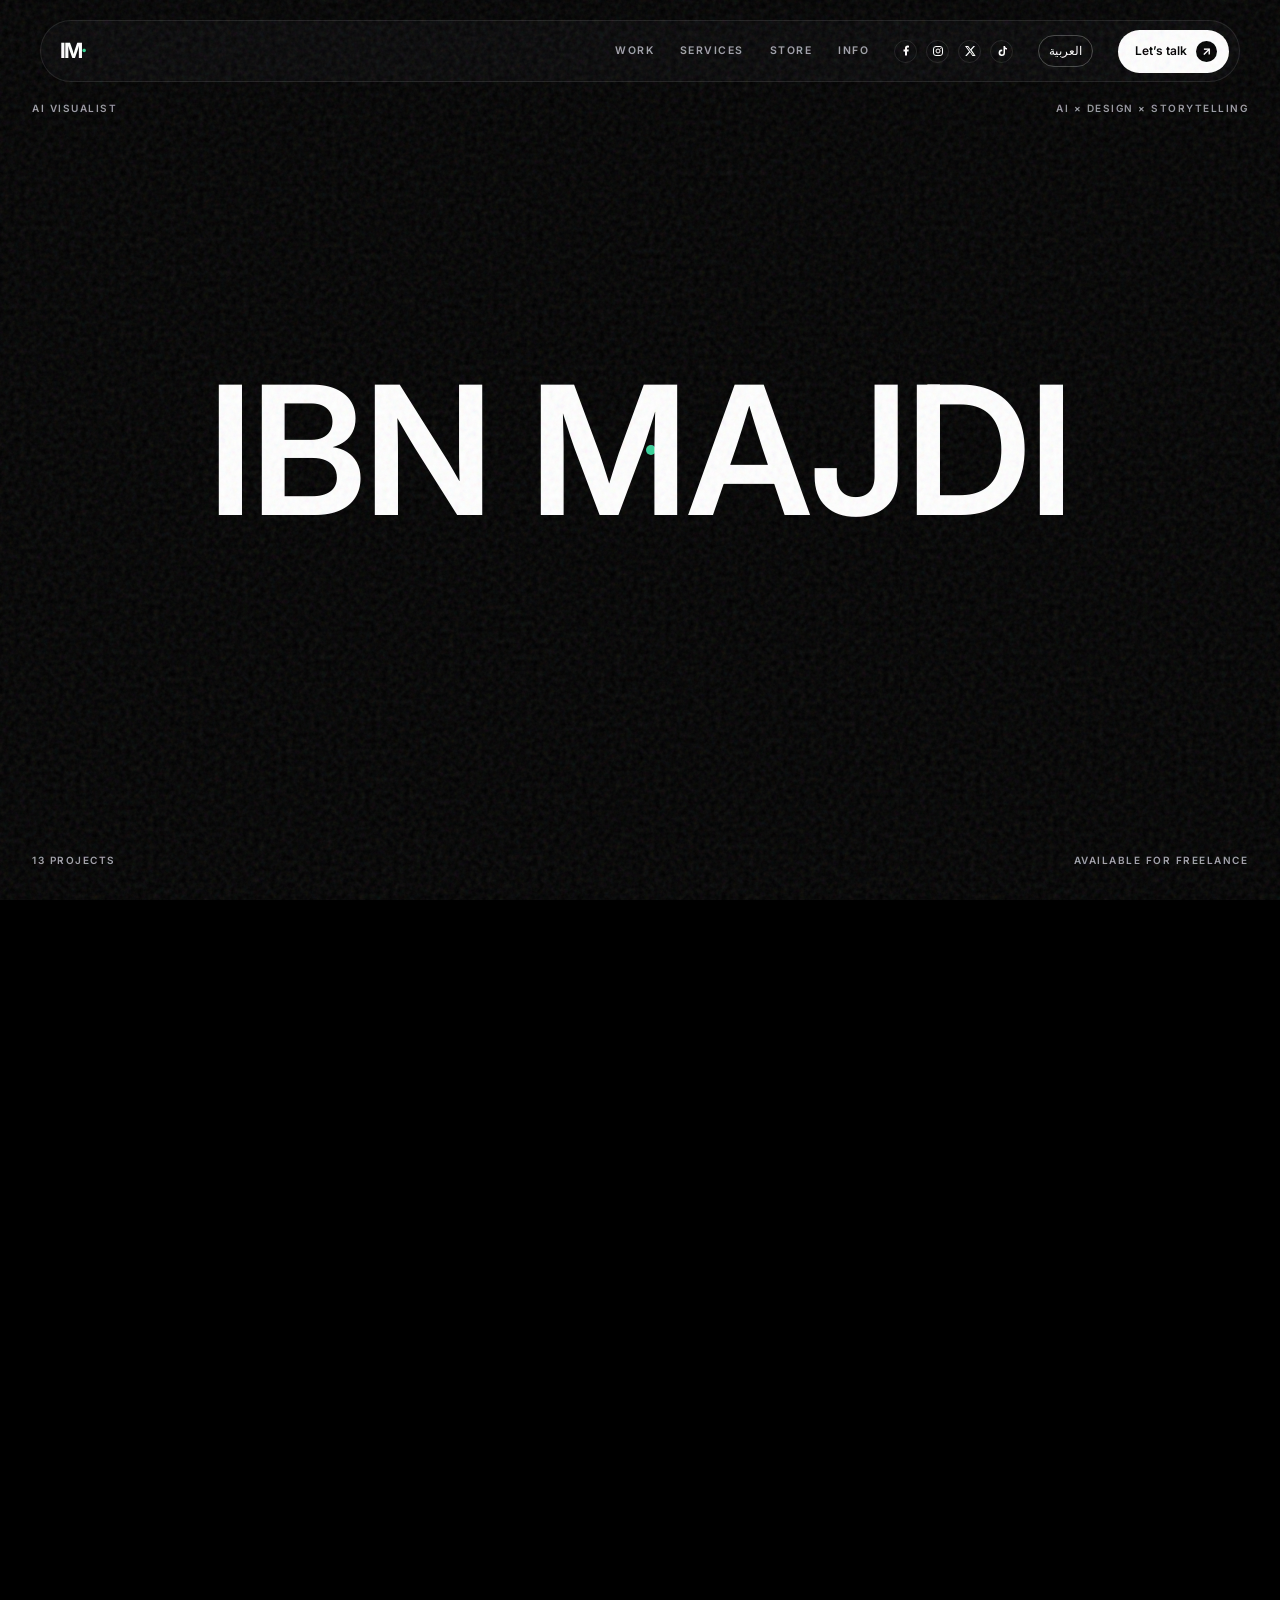
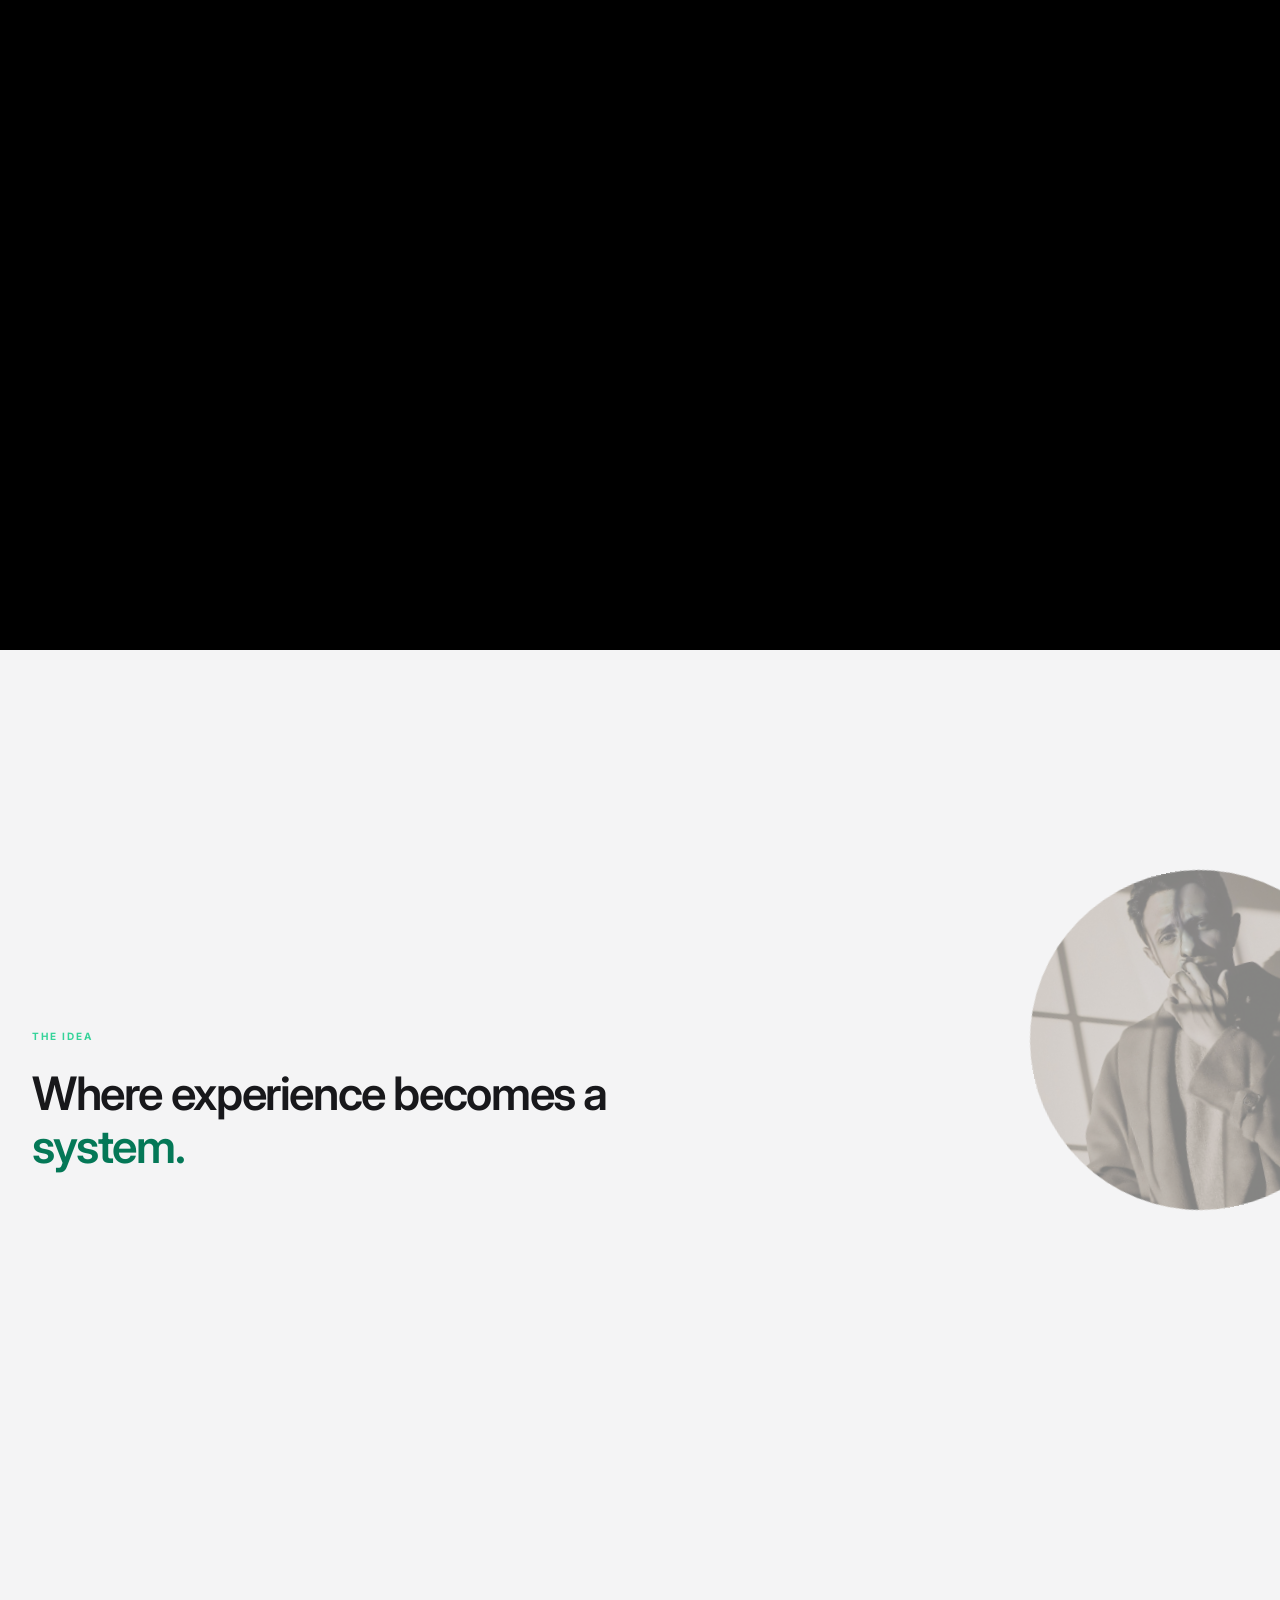
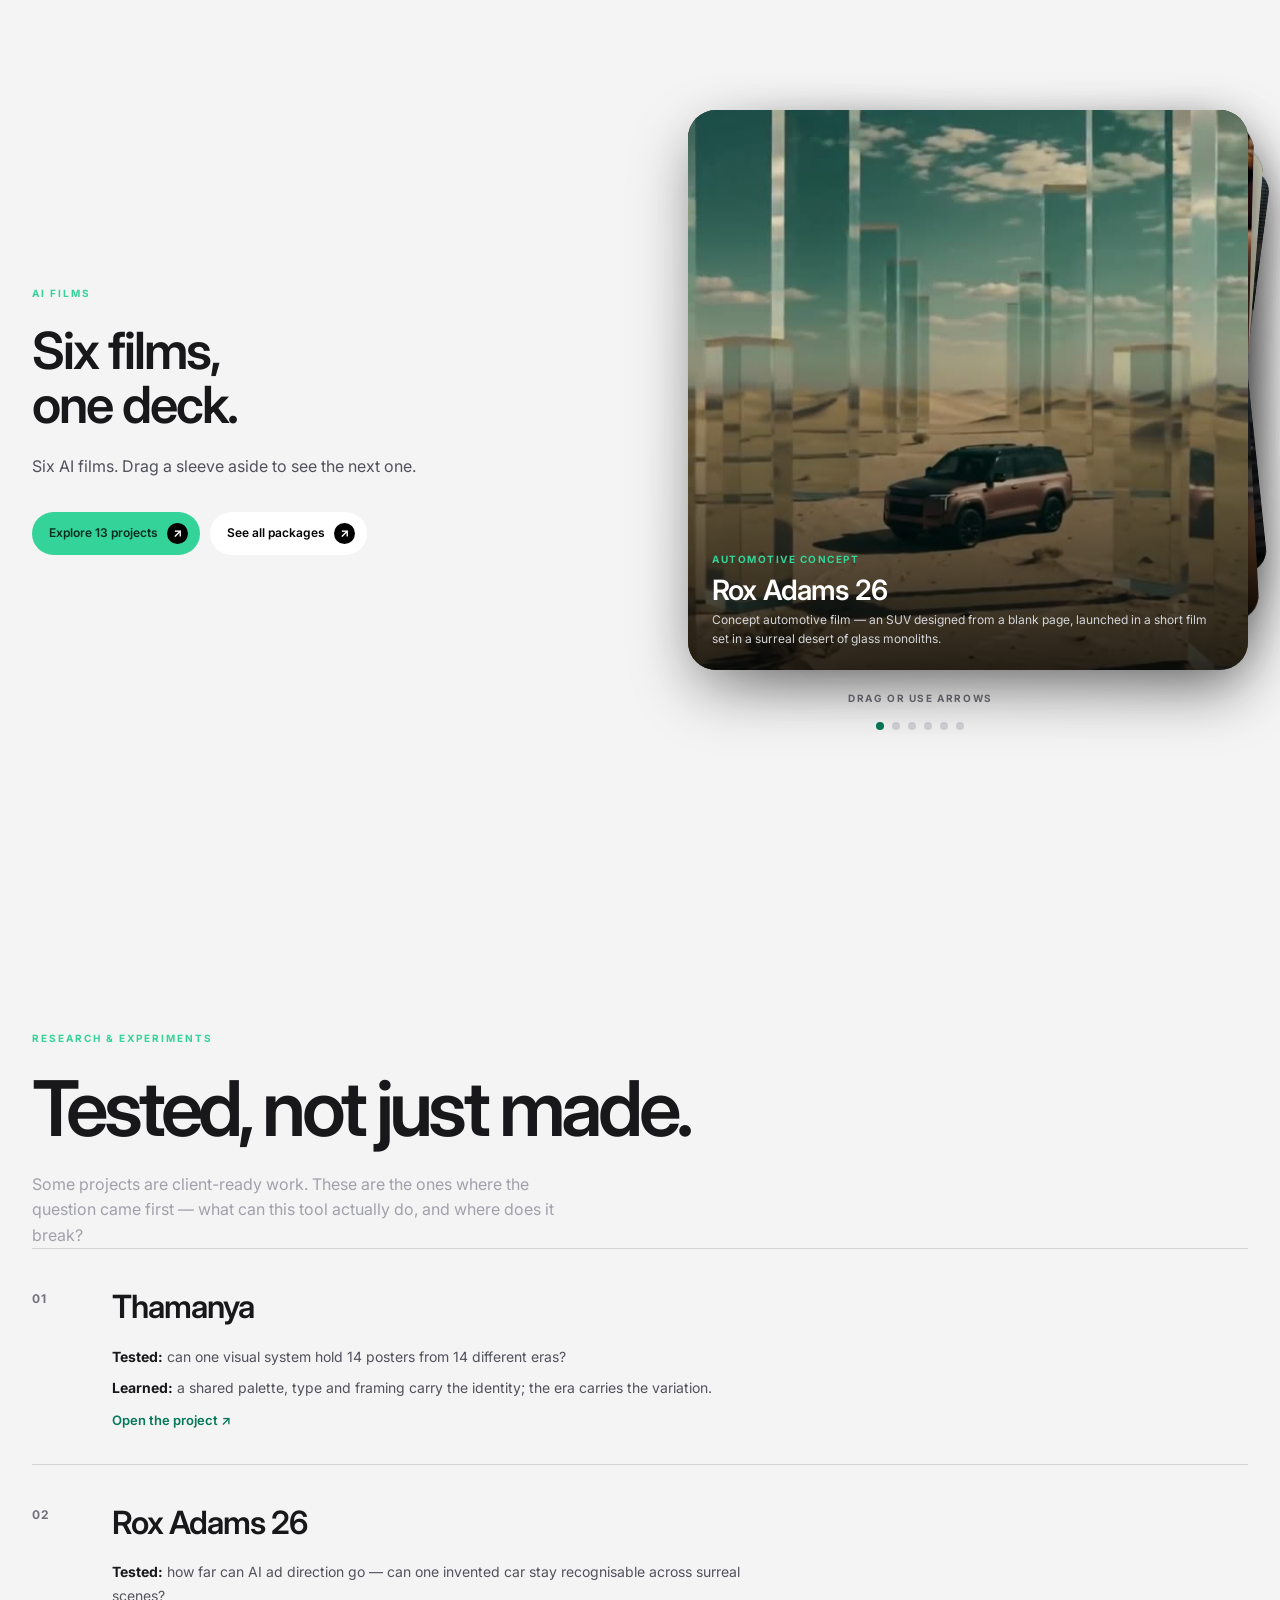
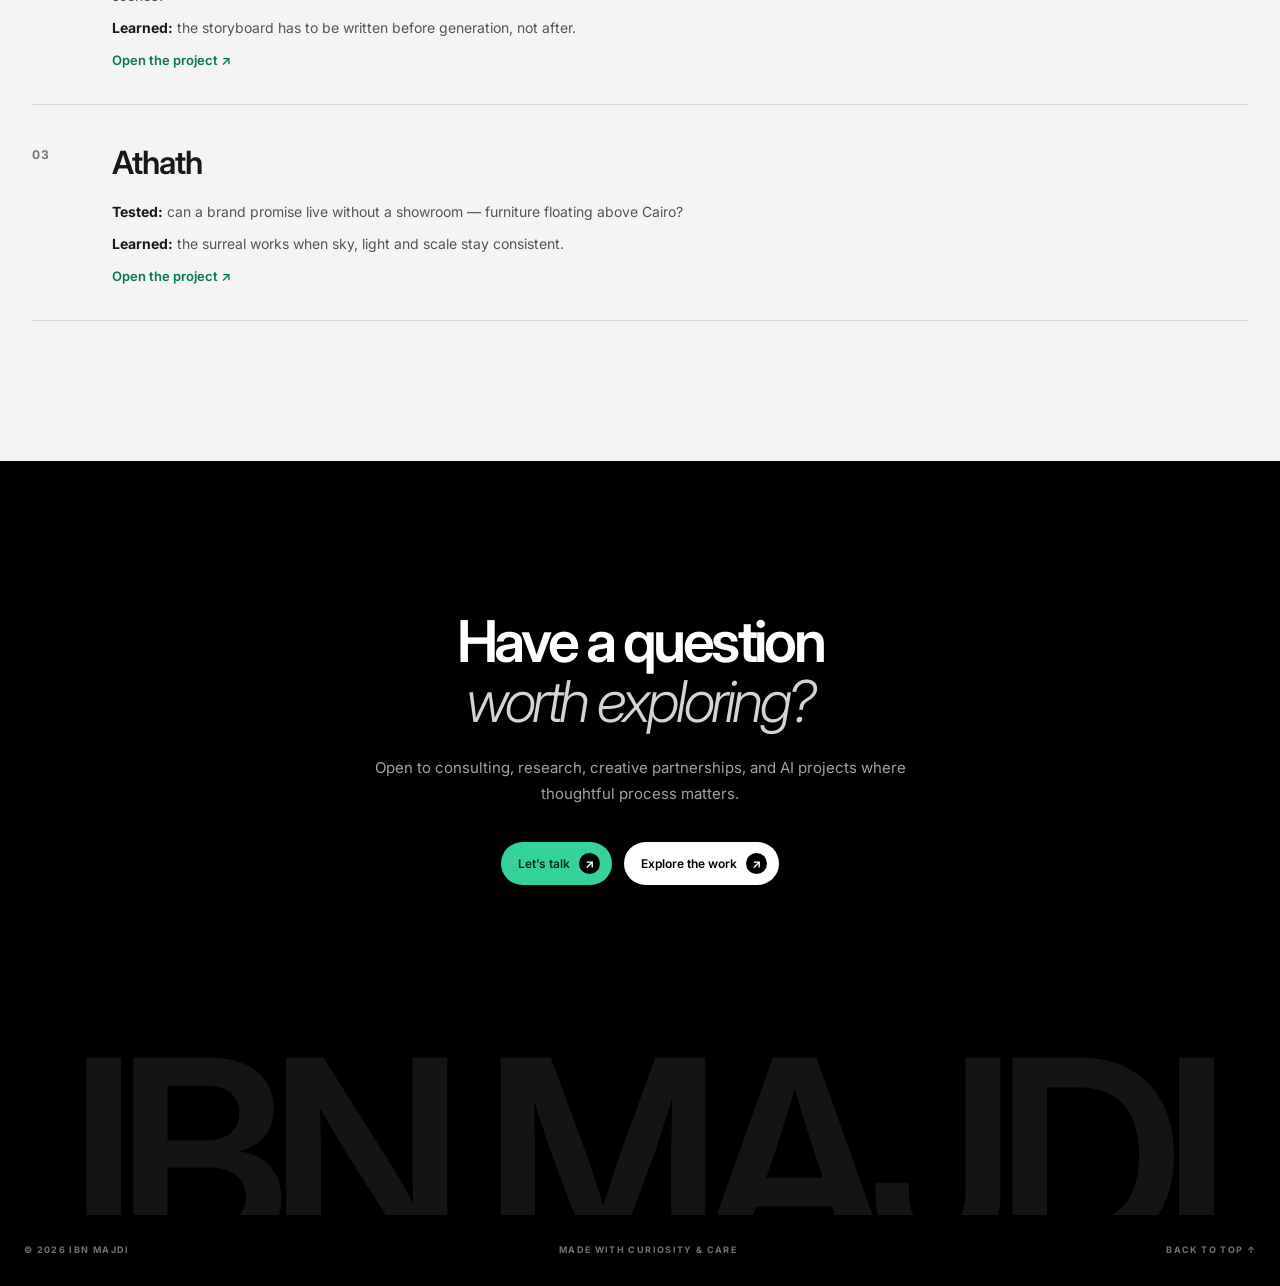
==== commit c5369f58: "Remove intro dialog, statement numerals, and homepage roster" ====
--- a/index.html
+++ b/index.html
@@ -1,2 +1,2 @@
 <!DOCTYPE html>
-<html lang="en"><head><meta charset="utf-8"/><meta content="width=device-width,initial-scale=1" name="viewport"/><meta content="Ibn Majdi — systems-minded AI content creator and visual researcher based in Alexandria, Egypt." name="description"/><meta content="index, follow" name="robots"/><meta content="#000000" name="theme-color"/><link href="https://ibn-majdi.github.io/portfolio/" rel="canonical"/><meta content="https://ibn-majdi.github.io/portfolio/" property="og:url"/><meta content="https://ibn-majdi.github.io/portfolio/assets/og-image.jpg" property="og:image"/><link href="assets/favicon.png" rel="icon" type="image/png"/><meta content="website" property="og:type"/><meta content="Ibn Majdi — Systems, research, and creative technology" property="og:title"/><meta content="A professional journey from operations to AI-powered creative systems." property="og:description"/><meta content="summary" name="twitter:card"/><title>Ibn Majdi — Systems, research, and creative technology</title><link href="https://fonts.googleapis.com" rel="preconnect"/><link crossorigin="" href="https://fonts.gstatic.com" rel="preconnect"/><link href="https://fonts.googleapis.com/css2?family=Inter:wght@300;400;500;600;700&amp;display=swap" rel="stylesheet"/><link href="styles.css" rel="stylesheet"/><link href="redesign.css" rel="stylesheet"/><script type="application/ld+json">{"@context":"https://schema.org","@type":"Person","name":"Ibn Majdi","email":"mailto:ibnmajdi19@gmail.com","address":{"@type":"PostalAddress","addressLocality":"Alexandria","addressCountry":"EG"},"jobTitle":"AI Content Creator & Visual Researcher","knowsAbout":["Generative AI","Prompt Engineering","Visual Research","AI Workflow Design"]}</script><link href="language.css" rel="stylesheet"/><link href="index.html" hreflang="en" rel="alternate"/><link href="index-ar.html" hreflang="ar" rel="alternate"/></head><body><a class="skip" href="#main">Skip to content</a><div class="grain"></div><header><nav><a class="logo" href="index.html">IM<span>·</span></a><div class="links"><a href="work.html">Work</a><a href="services.html">Services</a><a href="store.html">Store</a><a href="info.html">Info</a></div><div class="social-mini"><a aria-label="Facebook" href="https://www.facebook.com/ibnmajdi19/" rel="noopener noreferrer" target="_blank"><svg aria-hidden="true" focusable="false" viewbox="0 0 24 24"><path d="M14 21v-8h3l.5-4H14V7c0-1.1.3-2 2-2h2V1.4A26 26 0 0 0 15 1c-3 0-5 1.8-5 5v3H7v4h3v8z"></path></svg></a><a aria-label="Instagram" href="https://www.instagram.com/ibn.majdi" rel="noopener noreferrer" target="_blank"><svg aria-hidden="true" focusable="false" viewbox="0 0 24 24"><rect fill="none" height="18" rx="5" stroke="currentColor" stroke-width="2" width="18" x="3" y="3"></rect><circle cx="12" cy="12" fill="none" r="4" stroke="currentColor" stroke-width="2"></circle><circle cx="17.5" cy="6.5" r="1.2"></circle></svg></a><a aria-label="X" href="https://x.com/ibnmajdi19" rel="noopener noreferrer" target="_blank"><svg aria-hidden="true" focusable="false" viewbox="0 0 24 24"><path d="M18.9 2H22l-6.8 7.8L23.2 22h-6.3L12 14.6 5.5 22H2.3l7.8-9L2 2h6.5l4.4 6.7L18.9 2zm-1.1 18h1.7L7.5 4H5.7z"></path></svg></a><a aria-label="TikTok" href="https://www.tiktok.com/@ibnmajdi19" rel="noopener noreferrer" target="_blank"><svg aria-hidden="true" focusable="false" viewbox="0 0 24 24"><path d="M15 2h3c.3 2.4 1.6 3.9 4 4.2v3a8 8 0 0 1-4-1.2v7.6a6.4 6.4 0 1 1-5.5-6.3v3.2a3.2 3.2 0 1 0 2.5 3.1z"></path></svg></a></div><a aria-label="التبديل إلى العربية" class="language-link" dir="rtl" href="index-ar.html" lang="ar">العربية</a><a class="pill light" href="info.html#contact">Let’s talk <b>↗</b></a><button aria-expanded="false" aria-label="Open navigation" class="menu">☰</button></nav><div class="mobile-links"><a href="index.html">Home</a><a href="work.html">Work</a><a href="services.html">Services</a><a href="store.html">Store</a><a href="info.html">Info &amp; contact</a><a href="index-ar.html" lang="ar">العربية</a></div></header><dialog aria-label="Enter Ibn Majdi portfolio" class="entry-screen" dir="ltr" lang="en"><img alt="" class="entry-image" fetchpriority="high" src="assets/hero-roses.jpg"/><div class="entry-shade"></div><div class="entry-top"><span>IBN MAJDI</span><span>ALEXANDRIA, EGYPT</span></div><button aria-label="Explore Vision" class="entry-button" type="button"><span class="entry-name"><span>IBN</span><span>MAJDI<span class="entry-dot">.</span></span></span><span class="entry-action"><span aria-hidden="true" class="entry-circle">↗</span><span>Explore Vision</span></span></button><div class="entry-bottom"><span>RESEARCH / CREATION / SYSTEMS</span><span>CLICK TO EXPLORE</span></div><div aria-label="اختر اللغة / Choose language" class="entry-language" dir="ltr" role="group"><button aria-pressed="true" data-language="en" lang="en" type="button">English</button><button aria-pressed="false" data-language="ar" lang="ar" type="button">العربية</button></div></dialog><main class="home-page" id="main"><section class="pt-hero home-hero" id="top"><div class="pt-stage"><img class="pt-img" alt="" src="assets/hero-roses.jpg"/><div class="pt-duo" aria-hidden="true"></div><div class="pt-veil" aria-hidden="true"></div><div class="pt-panel pt-panel-l" aria-hidden="true"></div><div class="pt-panel pt-panel-r" aria-hidden="true"></div><span class="pt-dot pt-dot-a" aria-hidden="true"></span><span class="pt-dot pt-dot-b" aria-hidden="true"></span><div class="pt-title"><h1><span>IBN</span> <span>MAJDI</span></h1></div><p class="pt-meta pt-meta-tl">AI VISUALIST</p><p class="pt-meta pt-meta-tr">AI × DESIGN × STORYTELLING</p><p class="pt-meta pt-meta-bl">13 PROJECTS</p><p class="pt-meta pt-meta-br">AVAILABLE FOR FREELANCE</p></div></section><section class="pt-statement"><p class="pt-eyebrow reveal">THE IDEA</p><p class="pt-statement-text reveal">Where experience becomes a <em>system.</em></p><p class="pt-index" aria-hidden="true">01</p><div class="pt-orb"><img alt="Ibn Majdi" loading="lazy" src="assets/portrait-shadow.jpg"/></div></section><section class="pt-releases" aria-label="Releases"><div class="pt-releases-grid"><div><p class="pt-eyebrow reveal">AI FILMS</p><h2 class="reveal">Six films,<br/>one deck.</h2><p class="pt-lede reveal">Six AI films. Drag a sleeve aside to see the next one.</p><div class="pt-releases-actions reveal"><a class="pill accent" href="work.html">Explore 13 projects <b>↗</b></a><a class="pill light" href="services.html">See all packages <b>↗</b></a></div></div><div class="pt-deck-wrap"><div class="pt-deck" aria-label="Film deck — use arrow keys to flip through the films" role="group" tabindex="0"><article class="pt-card" data-project="rox-adams-26"><img alt="Rox Adams 26" loading="lazy" src="assets/work/rox-adams-26/03-poster.jpg"/><div class="pt-card-scrim"></div><div class="pt-card-cap"><span class="pt-card-type">Automotive concept</span><h3>Rox Adams 26</h3><p>Concept automotive film — an SUV designed from a blank page, launched in a short film set in a surreal desert of glass monoliths.</p></div></article><article class="pt-card" data-project="podcast"><img alt="Podcast" loading="lazy" src="assets/work/podcast/01-poster.jpg"/><div class="pt-card-scrim"></div><div class="pt-card-cap"><span class="pt-card-type">AI video</span><h3>Podcast</h3><p>Personal project — an AI promo film for a friend's podcast episode, from a designed title poster to Arabic calligraphy to the studio conversation.</p></div></article><article class="pt-card" data-project="nadek"><img alt="Nadek" loading="lazy" src="assets/work/nadek/01-poster.jpg"/><div class="pt-card-scrim"></div><div class="pt-card-cap"><span class="pt-card-type">AI video</span><h3>Nadek</h3><p>Spec ad — a 17-second vertical film for Nadec juice, from the store shelf to a rooftop gathering, made with minimal resources.</p></div></article><article class="pt-card" data-project="spiro-spathis"><img alt="Spiro Spathis" loading="lazy" src="assets/work/spiro-spathis/01-poster.jpg"/><div class="pt-card-scrim"></div><div class="pt-card-cap"><span class="pt-card-type">AI video</span><h3>Spiro Spathis</h3><p>Spec ad — a short cinematic film for Spiro Spathis, built around its iconic green bottle and a warm, nostalgic mood.</p></div></article><article class="pt-card" data-project="carter"><img alt="Cartier spec ad: luxury watch product film" loading="lazy" src="carter-poster.jpg"/><div class="pt-card-scrim"></div><div class="pt-card-cap"><span class="pt-card-type">Spec ad</span><h3>Cartier — Spec Ad</h3><p>Spec ad — a luxury watch film for Cartier, built on macro detail: crown, brushed steel, inside a surreal architectural landscape.</p></div></article><article class="pt-card" data-project="the-village"><img alt="THE VILLAGE" loading="lazy" src="assets/work/the-village/01-poster.jpg"/><div class="pt-card-scrim"></div><div class="pt-card-cap"><span class="pt-card-type">AI video</span><h3>THE VILLAGE</h3><p>Spec ad — a 10-scene film for a luxury residential compound: an arrival story from the gate to home.</p></div></article></div><p class="pt-hint">Drag or use arrows</p><div class="pt-dots" aria-hidden="true"></div></div></div></section><section class="pt-roster" aria-label="All projects"><p class="pt-eyebrow reveal">THE CATALOGUE</p><h2 class="reveal">Every project,<br/>in one list.</h2><div class="pt-roster-list"><a class="pt-roster-row" href="work.html?project=rox-adams-26"><span class="pt-roster-label">AI ADS</span><span class="pt-roster-name">Rox Adams 26</span><span class="pt-roster-count">Film + visuals</span></a><a class="pt-roster-row" href="work.html?project=podcast"><span class="pt-roster-label">AI ADS</span><span class="pt-roster-name">Podcast</span><span class="pt-roster-count">AI film</span></a><a class="pt-roster-row" href="work.html?project=nadek"><span class="pt-roster-label">AI ADS</span><span class="pt-roster-name">Nadek</span><span class="pt-roster-count">AI film</span></a><a class="pt-roster-row" href="work.html?project=spiro-spathis"><span class="pt-roster-label">AI ADS</span><span class="pt-roster-name">Spiro Spathis</span><span class="pt-roster-count">AI film</span></a><a class="pt-roster-row" href="work.html?project=carter"><span class="pt-roster-label">AI ADS</span><span class="pt-roster-name">Cartier — Spec Ad</span><span class="pt-roster-count">AI film</span></a><a class="pt-roster-row" href="work.html?project=the-village"><span class="pt-roster-label">AI ADS</span><span class="pt-roster-name">THE VILLAGE</span><span class="pt-roster-count">AI film</span></a><a class="pt-roster-row" href="work.html?project=thamanya"><span class="pt-roster-label">AI PHOTOSHOT</span><span class="pt-roster-name">Thamanya</span><span class="pt-roster-count">14 visuals</span></a><a class="pt-roster-row" href="work.html?project=cap"><span class="pt-roster-label">AI PHOTOSHOT</span><span class="pt-roster-name">Cap by Ibnmajdi</span><span class="pt-roster-count">14 visuals</span></a><a class="pt-roster-row" href="work.html?project=tank"><span class="pt-roster-label">AI PHOTOSHOT</span><span class="pt-roster-name">Tank</span><span class="pt-roster-count">9 visuals</span></a><a class="pt-roster-row" href="work.html?project=egycloz"><span class="pt-roster-label">AI PHOTOSHOT</span><span class="pt-roster-name">Egycloz</span><span class="pt-roster-count">8 visuals</span></a><a class="pt-roster-row" href="work.html?project=foodiisha"><span class="pt-roster-label">AI PHOTOSHOT</span><span class="pt-roster-name">Foodiisha</span><span class="pt-roster-count">5 visuals</span></a><a class="pt-roster-row" href="work.html?project=athath"><span class="pt-roster-label">AI PHOTOSHOT</span><span class="pt-roster-name">Athath</span><span class="pt-roster-count">4 visuals</span></a><a class="pt-roster-row" href="work.html?project=method-men"><span class="pt-roster-label">AI PHOTOSHOT</span><span class="pt-roster-name">Method Men</span><span class="pt-roster-count">7 visuals</span></a></div></section><section class="pt-research" aria-label="Research and experiments"><p class="pt-eyebrow reveal">RESEARCH &amp; EXPERIMENTS</p><h2 class="reveal">Tested, not just made.</h2><p class="pt-lede reveal">Some projects are client-ready work. These are the ones where the question came first — what can this tool actually do, and where does it break?</p><div class="pt-research-list"><article class="pt-exp-row"><span class="pt-exp-num">01</span><div><h3>Thamanya</h3><p><strong>Tested:</strong> can one visual system hold 14 posters from 14 different eras?</p><p><strong>Learned:</strong> a shared palette, type and framing carry the identity; the era carries the variation.</p><a class="pt-link" href="work.html?project=thamanya">Open the project &nearr;</a></div></article><article class="pt-exp-row"><span class="pt-exp-num">02</span><div><h3>Rox Adams 26</h3><p><strong>Tested:</strong> how far can AI ad direction go — can one invented car stay recognisable across surreal scenes?</p><p><strong>Learned:</strong> the storyboard has to be written before generation, not after.</p><a class="pt-link" href="work.html?project=rox-adams-26">Open the project &nearr;</a></div></article><article class="pt-exp-row"><span class="pt-exp-num">03</span><div><h3>Athath</h3><p><strong>Tested:</strong> can a brand promise live without a showroom — furniture floating above Cairo?</p><p><strong>Learned:</strong> the surreal works when sky, light and scale stay consistent.</p><a class="pt-link" href="work.html?project=athath">Open the project &nearr;</a></div></article></div></section></main><section class="pt-close"><h2>Have a question<br/><em>worth exploring?</em></h2><p>Open to consulting, research, creative partnerships, and AI projects where thoughtful process matters.</p><div class="pt-close-actions"><a class="pill accent" href="https://wa.me/201203490148" rel="noopener noreferrer" target="_blank">Let’s talk <b>↗</b></a><a class="pill light" href="work.html">Explore the work <b>↗</b></a></div></section><div class="pt-wordmark" aria-hidden="true"><span>IBN MAJDI</span></div><footer><span>© <span id="year"></span> IBN MAJDI</span><span>MADE WITH CURIOSITY &amp; CARE</span><button class="replay-intro" type="button">REPLAY INTRO ↗</button><a href="#top">BACK TO TOP ↑</a></footer><script src="script.js"></script><script src="entry.js"></script><script src="redesign.js"></script></body></html>
+<html lang="en"><head><meta charset="utf-8"/><meta content="width=device-width,initial-scale=1" name="viewport"/><meta content="Ibn Majdi — systems-minded AI content creator and visual researcher based in Alexandria, Egypt." name="description"/><meta content="index, follow" name="robots"/><meta content="#000000" name="theme-color"/><link href="https://ibn-majdi.github.io/portfolio/" rel="canonical"/><meta content="https://ibn-majdi.github.io/portfolio/" property="og:url"/><meta content="https://ibn-majdi.github.io/portfolio/assets/og-image.jpg" property="og:image"/><link href="assets/favicon.png" rel="icon" type="image/png"/><meta content="website" property="og:type"/><meta content="Ibn Majdi — Systems, research, and creative technology" property="og:title"/><meta content="A professional journey from operations to AI-powered creative systems." property="og:description"/><meta content="summary" name="twitter:card"/><title>Ibn Majdi — Systems, research, and creative technology</title><link href="https://fonts.googleapis.com" rel="preconnect"/><link crossorigin="" href="https://fonts.gstatic.com" rel="preconnect"/><link href="https://fonts.googleapis.com/css2?family=Inter:wght@300;400;500;600;700&amp;display=swap" rel="stylesheet"/><link href="styles.css" rel="stylesheet"/><link href="redesign.css" rel="stylesheet"/><script type="application/ld+json">{"@context":"https://schema.org","@type":"Person","name":"Ibn Majdi","email":"mailto:ibnmajdi19@gmail.com","address":{"@type":"PostalAddress","addressLocality":"Alexandria","addressCountry":"EG"},"jobTitle":"AI Content Creator & Visual Researcher","knowsAbout":["Generative AI","Prompt Engineering","Visual Research","AI Workflow Design"]}</script><link href="language.css" rel="stylesheet"/><link href="index.html" hreflang="en" rel="alternate"/><link href="index-ar.html" hreflang="ar" rel="alternate"/></head><body><a class="skip" href="#main">Skip to content</a><div class="grain"></div><header><nav><a class="logo" href="index.html">IM<span>·</span></a><div class="links"><a href="work.html">Work</a><a href="services.html">Services</a><a href="store.html">Store</a><a href="info.html">Info</a></div><div class="social-mini"><a aria-label="Facebook" href="https://www.facebook.com/ibnmajdi19/" rel="noopener noreferrer" target="_blank"><svg aria-hidden="true" focusable="false" viewbox="0 0 24 24"><path d="M14 21v-8h3l.5-4H14V7c0-1.1.3-2 2-2h2V1.4A26 26 0 0 0 15 1c-3 0-5 1.8-5 5v3H7v4h3v8z"></path></svg></a><a aria-label="Instagram" href="https://www.instagram.com/ibn.majdi" rel="noopener noreferrer" target="_blank"><svg aria-hidden="true" focusable="false" viewbox="0 0 24 24"><rect fill="none" height="18" rx="5" stroke="currentColor" stroke-width="2" width="18" x="3" y="3"></rect><circle cx="12" cy="12" fill="none" r="4" stroke="currentColor" stroke-width="2"></circle><circle cx="17.5" cy="6.5" r="1.2"></circle></svg></a><a aria-label="X" href="https://x.com/ibnmajdi19" rel="noopener noreferrer" target="_blank"><svg aria-hidden="true" focusable="false" viewbox="0 0 24 24"><path d="M18.9 2H22l-6.8 7.8L23.2 22h-6.3L12 14.6 5.5 22H2.3l7.8-9L2 2h6.5l4.4 6.7L18.9 2zm-1.1 18h1.7L7.5 4H5.7z"></path></svg></a><a aria-label="TikTok" href="https://www.tiktok.com/@ibnmajdi19" rel="noopener noreferrer" target="_blank"><svg aria-hidden="true" focusable="false" viewbox="0 0 24 24"><path d="M15 2h3c.3 2.4 1.6 3.9 4 4.2v3a8 8 0 0 1-4-1.2v7.6a6.4 6.4 0 1 1-5.5-6.3v3.2a3.2 3.2 0 1 0 2.5 3.1z"></path></svg></a></div><a aria-label="التبديل إلى العربية" class="language-link" dir="rtl" href="index-ar.html" lang="ar">العربية</a><a class="pill light" href="info.html#contact">Let’s talk <b>↗</b></a><button aria-expanded="false" aria-label="Open navigation" class="menu">☰</button></nav><div class="mobile-links"><a href="index.html">Home</a><a href="work.html">Work</a><a href="services.html">Services</a><a href="store.html">Store</a><a href="info.html">Info &amp; contact</a><a href="index-ar.html" lang="ar">العربية</a></div></header><main class="home-page" id="main"><section class="pt-hero home-hero" id="top"><div class="pt-stage"><img class="pt-img" alt="" src="assets/hero-roses.jpg"/><div class="pt-duo" aria-hidden="true"></div><div class="pt-veil" aria-hidden="true"></div><div class="pt-panel pt-panel-l" aria-hidden="true"></div><div class="pt-panel pt-panel-r" aria-hidden="true"></div><span class="pt-dot pt-dot-a" aria-hidden="true"></span><span class="pt-dot pt-dot-b" aria-hidden="true"></span><div class="pt-title"><h1><span>IBN</span> <span>MAJDI</span></h1></div><p class="pt-meta pt-meta-tl">AI VISUALIST</p><p class="pt-meta pt-meta-tr">AI × DESIGN × STORYTELLING</p><p class="pt-meta pt-meta-bl">13 PROJECTS</p><p class="pt-meta pt-meta-br">AVAILABLE FOR FREELANCE</p></div></section><section class="pt-statement"><p class="pt-eyebrow reveal">THE IDEA</p><p class="pt-statement-text reveal">Where experience becomes a <em>system.</em></p><div class="pt-orb"><img alt="Ibn Majdi" loading="lazy" src="assets/portrait-shadow.jpg"/></div></section><section class="pt-releases" aria-label="Releases"><div class="pt-releases-grid"><div><p class="pt-eyebrow reveal">AI FILMS</p><h2 class="reveal">Six films,<br/>one deck.</h2><p class="pt-lede reveal">Six AI films. Drag a sleeve aside to see the next one.</p><div class="pt-releases-actions reveal"><a class="pill accent" href="work.html">Explore 13 projects <b>↗</b></a><a class="pill light" href="services.html">See all packages <b>↗</b></a></div></div><div class="pt-deck-wrap"><div class="pt-deck" aria-label="Film deck — use arrow keys to flip through the films" role="group" tabindex="0"><article class="pt-card" data-project="rox-adams-26"><img alt="Rox Adams 26" loading="lazy" src="assets/work/rox-adams-26/03-poster.jpg"/><div class="pt-card-scrim"></div><div class="pt-card-cap"><span class="pt-card-type">Automotive concept</span><h3>Rox Adams 26</h3><p>Concept automotive film — an SUV designed from a blank page, launched in a short film set in a surreal desert of glass monoliths.</p></div></article><article class="pt-card" data-project="podcast"><img alt="Podcast" loading="lazy" src="assets/work/podcast/01-poster.jpg"/><div class="pt-card-scrim"></div><div class="pt-card-cap"><span class="pt-card-type">AI video</span><h3>Podcast</h3><p>Personal project — an AI promo film for a friend's podcast episode, from a designed title poster to Arabic calligraphy to the studio conversation.</p></div></article><article class="pt-card" data-project="nadek"><img alt="Nadek" loading="lazy" src="assets/work/nadek/01-poster.jpg"/><div class="pt-card-scrim"></div><div class="pt-card-cap"><span class="pt-card-type">AI video</span><h3>Nadek</h3><p>Spec ad — a 17-second vertical film for Nadec juice, from the store shelf to a rooftop gathering, made with minimal resources.</p></div></article><article class="pt-card" data-project="spiro-spathis"><img alt="Spiro Spathis" loading="lazy" src="assets/work/spiro-spathis/01-poster.jpg"/><div class="pt-card-scrim"></div><div class="pt-card-cap"><span class="pt-card-type">AI video</span><h3>Spiro Spathis</h3><p>Spec ad — a short cinematic film for Spiro Spathis, built around its iconic green bottle and a warm, nostalgic mood.</p></div></article><article class="pt-card" data-project="carter"><img alt="Cartier spec ad: luxury watch product film" loading="lazy" src="carter-poster.jpg"/><div class="pt-card-scrim"></div><div class="pt-card-cap"><span class="pt-card-type">Spec ad</span><h3>Cartier — Spec Ad</h3><p>Spec ad — a luxury watch film for Cartier, built on macro detail: crown, brushed steel, inside a surreal architectural landscape.</p></div></article><article class="pt-card" data-project="the-village"><img alt="THE VILLAGE" loading="lazy" src="assets/work/the-village/01-poster.jpg"/><div class="pt-card-scrim"></div><div class="pt-card-cap"><span class="pt-card-type">AI video</span><h3>THE VILLAGE</h3><p>Spec ad — a 10-scene film for a luxury residential compound: an arrival story from the gate to home.</p></div></article></div><p class="pt-hint">Drag or use arrows</p><div class="pt-dots" aria-hidden="true"></div></div></div></section><section class="pt-research" aria-label="Research and experiments"><p class="pt-eyebrow reveal">RESEARCH &amp; EXPERIMENTS</p><h2 class="reveal">Tested, not just made.</h2><p class="pt-lede reveal">Some projects are client-ready work. These are the ones where the question came first — what can this tool actually do, and where does it break?</p><div class="pt-research-list"><article class="pt-exp-row"><span class="pt-exp-num">01</span><div><h3>Thamanya</h3><p><strong>Tested:</strong> can one visual system hold 14 posters from 14 different eras?</p><p><strong>Learned:</strong> a shared palette, type and framing carry the identity; the era carries the variation.</p><a class="pt-link" href="work.html?project=thamanya">Open the project &nearr;</a></div></article><article class="pt-exp-row"><span class="pt-exp-num">02</span><div><h3>Rox Adams 26</h3><p><strong>Tested:</strong> how far can AI ad direction go — can one invented car stay recognisable across surreal scenes?</p><p><strong>Learned:</strong> the storyboard has to be written before generation, not after.</p><a class="pt-link" href="work.html?project=rox-adams-26">Open the project &nearr;</a></div></article><article class="pt-exp-row"><span class="pt-exp-num">03</span><div><h3>Athath</h3><p><strong>Tested:</strong> can a brand promise live without a showroom — furniture floating above Cairo?</p><p><strong>Learned:</strong> the surreal works when sky, light and scale stay consistent.</p><a class="pt-link" href="work.html?project=athath">Open the project &nearr;</a></div></article></div></section></main><section class="pt-close"><h2>Have a question<br/><em>worth exploring?</em></h2><p>Open to consulting, research, creative partnerships, and AI projects where thoughtful process matters.</p><div class="pt-close-actions"><a class="pill accent" href="https://wa.me/201203490148" rel="noopener noreferrer" target="_blank">Let’s talk <b>↗</b></a><a class="pill light" href="work.html">Explore the work <b>↗</b></a></div></section><div class="pt-wordmark" aria-hidden="true"><span>IBN MAJDI</span></div><footer><span>© <span id="year"></span> IBN MAJDI</span><span>MADE WITH CURIOSITY &amp; CARE</span><a href="#top">BACK TO TOP ↑</a></footer><script src="script.js"></script><script src="redesign.js"></script></body></html>
--- a/styles.css
+++ b/styles.css
@@ -2,10 +2,10 @@
 @media(max-width:850px){nav{gap:18px}.social-mini{display:flex;gap:9px}}.bento-heading .label{margin:0}.viewer-open{overflow:hidden}.project-viewer{padding:28px;width:min(1150px,calc(100vw - 40px));max-height:calc(100vh - 40px);max-height:calc(100dvh - 40px);overflow-y:auto;-webkit-overflow-scrolling:touch;border:1px solid var(--border);border-radius:28px;background:#111113;color:var(--white);box-shadow:0 25px 90px #0009;overscroll-behavior:contain}.project-viewer::backdrop{background:#000d;backdrop-filter:blur(12px)}.project-viewer[open]{animation:viewer-in .25s ease-out}.viewer-head{display:flex;align-items:center;justify-content:space-between;gap:20px}.viewer-head .label{margin-bottom:8px}.viewer-head h2{font-size:32px;letter-spacing:-.05em}.viewer-close, .viewer-toolbar button{font:inherit;color:#fff;background:#ffffff0d;border:1px solid #ffffff26;border-radius:50%;width:44px;height:44px;cursor:pointer;flex-shrink:0}.viewer-close:hover, .viewer-toolbar button:not(:disabled):hover{border-color:var(--accent);color:var(--accent)}#viewer-description{font-size:12px;color:var(--sub);max-width:760px;margin:16px 0 22px}.viewer-loading{position:absolute;top:50%;left:50%;transform:translate(-50%,-50%);z-index:1;color:var(--accent);font-size:12px;pointer-events:none;display:none}.viewer-stage[aria-busy=true] .viewer-loading{display:block;animation:gallery-pulse .8s infinite alternate}.viewer-error{font-size:13px;color:var(--sub);padding:0 20px 20px}.viewer-error a{color:var(--accent)}.viewer-toolbar{display:flex;align-items:center;justify-content:center;gap:24px;margin-top:18px}.viewer-count{font-size:11px;letter-spacing:.15em;min-width:70px;text-align:center;color:var(--sub)}.viewer-toolbar button:disabled{opacity:.25;cursor:default}.project-viewer button:focus-visible{outline:2px solid var(--accent);outline-offset:3px}.project-viewer [hidden]{display:none!important}
 @keyframes gallery-pulse{to{opacity:.35}}@keyframes viewer-in{from{opacity:0;transform:translateY(12px)}to{opacity:1;transform:none}}
 @media(max-width:540px){.project-viewer{padding:18px;width:calc(100vw - 16px);max-height:calc(100vh - 16px);max-height:calc(100dvh - 16px);border-radius:24px}.viewer-head h2{font-size:27px}.viewer-head .label{font-size:9px}.viewer-close{width:42px;height:42px}.gallery-end .pill{white-space:nowrap}}
-@media(prefers-reduced-motion:reduce){.project-viewer[open], .viewer-loading{animation:none}}/* HOME: image-led entry, centered hero and portfolio bento */.entry-open{overflow:hidden}.entry-screen{position:fixed;inset:0;width:100%;height:100%;max-width:none;max-height:none;margin:0;padding:0;border:0;background:var(--black);color:#fff;overflow:hidden;isolation:isolate}.entry-screen::backdrop{background:#000}.entry-image{position:absolute;right:0;top:0;width:72%;height:100%;object-fit:cover;object-position:center 35%;opacity:.85;animation:entry-image-in 1.6s cubic-bezier(.16,1,.3,1) both}.entry-shade{position:absolute;inset:0;background:linear-gradient(90deg,#050505 0%,#050505e6 22%,#05050566 58%,#0001),linear-gradient(0deg,#0008,transparent 35%)}.entry-top, .entry-bottom{position:absolute;left:5%;right:5%;display:flex;justify-content:space-between;gap:20px;font-size:9px;letter-spacing:.18em;color:#ffffffa6}.entry-top{top:35px}.entry-bottom{bottom:35px}.entry-top span:first-child{color:var(--accent)}.entry-button{position:absolute;top:50%;left:8%;transform:translate(var(--entry-x,0px),calc(-50% + var(--entry-y,0px)));text-align:left;background:none;color:#fff;border:0;padding:0;cursor:pointer;transition:transform .8s cubic-bezier(.16,1,.3,1);font-family:var(--font)}.entry-name{display:flex;flex-direction:column;font-size:clamp(88px,14vw,220px);font-weight:600;letter-spacing:-.075em;line-height:.83}.entry-name>span{display:block;animation:entry-type-in 1.1s cubic-bezier(.16,1,.3,1) both}.entry-name>span:last-child{animation-delay:.08s}.entry-dot{color:var(--accent)}.entry-action{display:flex;align-items:center;gap:17px;margin-top:38px;font-size:10px;font-weight:500;letter-spacing:.18em}.entry-circle{display:grid;place-items:center;width:52px;height:52px;border:1px solid #ffffff4d;border-radius:50%;font-size:24px;letter-spacing:0;transition:.45s cubic-bezier(.34,1.56,.64,1);animation:entry-breathe 3s ease-in-out infinite}.entry-button:hover .entry-circle, .entry-button:focus-visible .entry-circle{background:var(--accent);color:#000;border-color:var(--accent);transform:rotate(45deg);animation:none}.entry-button:focus-visible{outline:none}.entry-button:focus-visible .entry-circle{outline:2px solid var(--accent);outline-offset:5px}.entry-leaving{animation:entry-away .65s cubic-bezier(.76,0,.24,1) forwards}.entry-leaving .entry-image{animation:none;transform:scale(1.04);transition:.65s}.entry-leaving .entry-button{opacity:0;transition:opacity .3s}.home-hero{position:relative;overflow:hidden;text-align:center;padding:175px 24px 50px;min-height:740px;display:flex;flex-direction:column;justify-content:center;align-items:center}.home-hero h1{font-size:clamp(54px,6.7vw,98px);font-weight:600;line-height:1.04;letter-spacing:-.065em;margin:0}.home-hero h1 i{position:relative;font-style:normal;white-space:nowrap}.home-hero h1 i:after{content:"";position:absolute;bottom:.05em;left:0;right:0;height:.13em;border-radius:4px;background:var(--accent);z-index:-1;transform:rotate(-1.5deg);opacity:.8}.home-method .label{font-size:8px;margin:0 0 42px}.home-mini .label{font-size:8px;margin:0 0 22px}.home-link-tile .label{font-size:8px;margin:0 0 15px}.home-section-heading .label{margin-bottom:17px}.home-identity p:not(.label){font-size:13px;color:#71717a}.replay-intro{border:0;padding:0;background:none;font:inherit;color:inherit;letter-spacing:inherit;cursor:pointer}.replay-intro:hover{color:var(--accent)}
-@keyframes entry-image-in{from{transform:scale(1.08);opacity:.2}to{transform:scale(1);opacity:.85}}@keyframes entry-type-in{from{transform:translateY(35px);opacity:0}to{transform:none;opacity:1}}@keyframes entry-breathe{50%{box-shadow:0 0 0 9px #ffffff08}}@keyframes entry-away{to{opacity:0;transform:translateY(-4%)}}
-@media(max-width:850px){.home-hero{padding-top:140px;min-height:680px}.home-hero h1{font-size:clamp(46px,8vw,70px)}.entry-name{font-size:clamp(100px,19vw,170px)}}
-@media(max-width:540px){.entry-image{width:100%;object-position:58% 30%;opacity:.8}.entry-shade{background:linear-gradient(0deg,#000d 0%,#0008 40%,#0001 85%)}.entry-button{left:9%;top:auto;bottom:16%;transform:translate(var(--entry-x,0px),var(--entry-y,0px))}.entry-name{font-size:clamp(88px,27vw,145px)}.entry-action{margin-top:28px;gap:14px;font-size:8px}.entry-circle{width:44px;height:44px;font-size:21px}.entry-top{top:25px;left:8%;right:8%;font-size:7px;letter-spacing:.12em}.entry-bottom{bottom:25px;left:8%;right:8%;font-size:6px;letter-spacing:.08em}.entry-bottom span:last-child{display:none}.home-hero{min-height:655px;padding:130px 24px 40px}.home-hero h1{font-size:clamp(40px,10.8vw,56px)}.home-actions .pill{font-size:11px}.home-identity .label{margin-bottom:20px}}
-@media(prefers-reduced-motion:reduce){.entry-screen, .entry-image, .entry-name>span, .entry-circle{animation:none!important}.entry-leaving{opacity:0}.entry-button{transform:translate(0,-50%)}.entry-image{opacity:.85}@media(max-width:540px){.entry-button{transform:none}}}.replay-intro{display:none}.intro-ready .replay-intro{display:inline-block}.viewer-role{display:flex;align-items:baseline;gap:10px;margin:-8px 0 22px;font-size:12px;color:var(--sub);max-width:760px}.viewer-role-label{font-size:9px;font-weight:700;letter-spacing:.18em;color:var(--accent);flex-shrink:0}.viewer-case{margin-top:24px;padding-top:22px;border-top:1px solid var(--border)}.viewer-case h3{margin:0 0 16px;font-size:21px;letter-spacing:-.03em}.case-grid{display:grid;grid-template-columns:repeat(auto-fit,minmax(230px,1fr));gap:18px}.case-grid h4{margin:0 0 7px;font-size:10px;font-weight:700;letter-spacing:.18em;text-transform:uppercase;color:var(--accent)}.case-grid p{margin:0;font-size:13px;line-height:1.75;color:var(--sub)}/* TiltedCard grid + card-deck viewer */.deck-stage{position:relative;margin-top:16px;padding-top:52px}.deck{position:relative;height:min(54vh,540px);perspective:1000px}.dcard{position:absolute;inset:0;border-radius:22px;overflow:hidden;background:#F4F4F5;border:1px solid var(--border);transition:transform .45s cubic-bezier(.16,1,.3,1),opacity .45s,filter .45s}.dcard img, .dcard video{display:block;width:100%;height:100%;object-fit:cover}.dcard.active img, .dcard.active video{object-fit:contain}.dcard.behind1{transform:scale(.94) translateY(-24px);opacity:.7;filter:brightness(.55);z-index:1;pointer-events:none}.dcard.behind2{transform:scale(.88) translateY(-46px);opacity:.4;filter:brightness(.35);pointer-events:none}.dcard.active{z-index:3;cursor:grab;touch-action:pan-y}.dcard.dragging{transition:none;cursor:grabbing}.dcard .play-badge{position:absolute;top:50%;left:50%;transform:translate(-50%,-50%);width:64px;height:64px;border-radius:50%;background:rgba(10,10,10,.6);backdrop-filter:blur(8px);border:1px solid rgba(255,255,255,.2);color:#fff;display:grid;place-items:center;cursor:pointer;z-index:2}.deck-hint{margin:12px 0 0;text-align:center;font-size:9px;letter-spacing:.2em;color:var(--muted)}.deck-stage .viewer-error{margin-top:12px}.deck-stage .viewer-loading{top:40%}.project-viewer #viewer-description{margin:16px 0 0}.project-viewer .viewer-role{margin:10px 0 0}
+@media(prefers-reduced-motion:reduce){.project-viewer[open], .viewer-loading{animation:none}}/* HOME: centered hero */.home-hero{position:relative;overflow:hidden;text-align:center;padding:175px 24px 50px;min-height:740px;display:flex;flex-direction:column;justify-content:center;align-items:center}.home-hero h1{font-size:clamp(54px,6.7vw,98px);font-weight:600;line-height:1.04;letter-spacing:-.065em;margin:0}.home-hero h1 i{position:relative;font-style:normal;white-space:nowrap}.home-hero h1 i:after{content:"";position:absolute;bottom:.05em;left:0;right:0;height:.13em;border-radius:4px;background:var(--accent);z-index:-1;transform:rotate(-1.5deg);opacity:.8}.home-method .label{font-size:8px;margin:0 0 42px}.home-mini .label{font-size:8px;margin:0 0 22px}.home-link-tile .label{font-size:8px;margin:0 0 15px}.home-section-heading .label{margin-bottom:17px}.home-identity p:not(.label){font-size:13px;color:#71717a}
+
+@media(max-width:850px){.home-hero{padding-top:140px;min-height:680px}.home-hero h1{font-size:clamp(46px,8vw,70px)}}
+@media(max-width:540px){.home-hero{min-height:655px;padding:130px 24px 40px}.home-hero h1{font-size:clamp(40px,10.8vw,56px)}.home-actions .pill{font-size:11px}.home-identity .label{margin-bottom:20px}}
+.viewer-role{display:flex;align-items:baseline;gap:10px;margin:-8px 0 22px;font-size:12px;color:var(--sub);max-width:760px}.viewer-role-label{font-size:9px;font-weight:700;letter-spacing:.18em;color:var(--accent);flex-shrink:0}.viewer-case{margin-top:24px;padding-top:22px;border-top:1px solid var(--border)}.viewer-case h3{margin:0 0 16px;font-size:21px;letter-spacing:-.03em}.case-grid{display:grid;grid-template-columns:repeat(auto-fit,minmax(230px,1fr));gap:18px}.case-grid h4{margin:0 0 7px;font-size:10px;font-weight:700;letter-spacing:.18em;text-transform:uppercase;color:var(--accent)}.case-grid p{margin:0;font-size:13px;line-height:1.75;color:var(--sub)}/* TiltedCard grid + card-deck viewer */.deck-stage{position:relative;margin-top:16px;padding-top:52px}.deck{position:relative;height:min(54vh,540px);perspective:1000px}.dcard{position:absolute;inset:0;border-radius:22px;overflow:hidden;background:#F4F4F5;border:1px solid var(--border);transition:transform .45s cubic-bezier(.16,1,.3,1),opacity .45s,filter .45s}.dcard img, .dcard video{display:block;width:100%;height:100%;object-fit:cover}.dcard.active img, .dcard.active video{object-fit:contain}.dcard.behind1{transform:scale(.94) translateY(-24px);opacity:.7;filter:brightness(.55);z-index:1;pointer-events:none}.dcard.behind2{transform:scale(.88) translateY(-46px);opacity:.4;filter:brightness(.35);pointer-events:none}.dcard.active{z-index:3;cursor:grab;touch-action:pan-y}.dcard.dragging{transition:none;cursor:grabbing}.dcard .play-badge{position:absolute;top:50%;left:50%;transform:translate(-50%,-50%);width:64px;height:64px;border-radius:50%;background:rgba(10,10,10,.6);backdrop-filter:blur(8px);border:1px solid rgba(255,255,255,.2);color:#fff;display:grid;place-items:center;cursor:pointer;z-index:2}.deck-hint{margin:12px 0 0;text-align:center;font-size:9px;letter-spacing:.2em;color:var(--muted)}.deck-stage .viewer-error{margin-top:12px}.deck-stage .viewer-loading{top:40%}.project-viewer #viewer-description{margin:16px 0 0}.project-viewer .viewer-role{margin:10px 0 0}
 @media(max-width:540px){.deck{height:44vh}.deck-stage{padding-top:40px}}/* Portrait videos (reels): deck takes the video's portrait size instead of the wide box */.deck{margin-inline:auto;transition:width .45s cubic-bezier(.16,1,.3,1)}.deck.portrait{height:min(60vh,560px)}
 @media(max-width:540px){.deck.portrait{height:54vh}}
--- a/redesign.css
+++ b/redesign.css
@@ -87,7 +87,6 @@
 .pt-statement-text{position:relative;z-index:1;font-size:clamp(24px,3.6vw,52px);font-weight:600;line-height:1.15;letter-spacing:-.03em;max-width:22ch;margin:0}
 [dir="rtl"] .pt-statement-text{letter-spacing:0}
 .pt-statement-text em{font-style:normal;color:var(--emerald)}
-.pt-index{position:relative;z-index:1;margin:56px 0 0;font-size:clamp(110px,17vw,210px);font-weight:600;line-height:1;color:transparent;-webkit-text-stroke:1px #d4d4d8}
 .pt-orb{position:absolute;inset-inline-end:-90px;top:50%;width:340px;height:340px;margin-top:-170px;border-radius:50%;overflow:hidden;opacity:.5;will-change:transform}
 .pt-orb img{width:100%;height:100%;object-fit:cover;display:block}
 
@@ -118,20 +117,7 @@
 .pt-dots button{width:8px;height:8px;border-radius:50%;border:0;background:#d4d4d8;padding:0;cursor:pointer}
 .pt-dots button[aria-current="true"]{background:var(--emerald)}
 
-/* ============================================================
-   ROSTER
-   ============================================================ */
-
-.pt-roster{background:#000;color:#fff;padding:160px max(32px,calc((100vw - 1400px)/2))}
-.pt-roster h2{font-size:clamp(36px,4vw,54px);font-weight:600;letter-spacing:-.04em;line-height:1.05;margin:0 0 56px}
-[dir="rtl"] .pt-roster h2{letter-spacing:0}
-.pt-roster-row{display:grid;grid-template-columns:170px 1fr auto;gap:24px;align-items:baseline;padding:26px 0;border-top:1px solid rgba(255,255,255,.1);color:#fff}
-.pt-roster-row:last-child{border-bottom:1px solid rgba(255,255,255,.1)}
-.pt-roster-row:hover .pt-roster-name{color:var(--accent)}
-.pt-roster-label{font-size:10px;font-weight:700;letter-spacing:.15em;text-transform:uppercase;color:var(--accent)}
-.pt-roster-name{font-size:clamp(28px,3.4vw,44px);font-weight:600;letter-spacing:-.03em;line-height:1.05}
-[dir="rtl"] .pt-roster-name{letter-spacing:0}
-.pt-roster-count{font-size:12px;color:var(--sub);text-align:end;white-space:nowrap}
+
 
 /* ============================================================
    PAGE HERO (work / services / store / info)
@@ -298,14 +284,11 @@
   .pt-hero .pt-title h1{font-size:clamp(64px,15vw,150px)}
   .pt-meta-tl,.pt-meta-tr{top:92px}
   .pt-meta{font-size:9px;letter-spacing:.12em}
-  .pt-statement,.pt-releases,.pt-roster,.pt-research,.pt-caps,.pt-dates,.pt-toolbox,.pt-packages,.pt-products,.pt-catalogue{padding:92px 24px}
+  .pt-statement,.pt-releases,.pt-research,.pt-caps,.pt-dates,.pt-toolbox,.pt-packages,.pt-products,.pt-catalogue{padding:92px 24px}
   .pt-page-hero{padding:150px 24px 80px}
   .pt-page-index{margin-top:40px;font-size:9px}
   .pt-page-index span:last-child{display:none}
   .pt-orb{width:200px;height:200px;margin-top:-100px;inset-inline-end:-70px;opacity:.35}
-  .pt-roster-row{grid-template-columns:1fr auto;gap:8px}
-  .pt-roster-label{grid-column:1/-1}
-  .pt-roster-name{grid-column:1}
   .pt-sleeve-grid{grid-template-columns:repeat(2,minmax(0,1fr));gap:16px}
   .pt-package{grid-template-columns:1fr;gap:12px}
   .pt-package-price{text-align:start;padding-top:0}
--- a/language.css
+++ b/language.css
@@ -3,16 +3,4 @@
 /* Language controls shared by both editions. */
 .language-link{font:500 12px/1.4 Arial,sans-serif;border:1px solid #ffffff40;padding:7px 10px;border-radius:999px;white-space:nowrap;color:#fff;flex-shrink:0}
 .language-link:hover,.language-link:focus-visible{border-color:var(--accent);color:var(--accent)}
-.entry-language{position:absolute;z-index:4;inset-inline-start:8%;top:16%;display:flex;gap:6px;padding:5px;border:1px solid #ffffff40;border-radius:999px;background:#08080baa;backdrop-filter:blur(14px)}
-.entry-language button{font:500 14px/1.5 Arial,sans-serif;min-width:92px;min-height:42px;padding:8px 17px;border:0;border-radius:999px;color:#fff;background:transparent;cursor:pointer}
-.entry-language button[aria-pressed=true]{background:var(--accent);color:#052e20}
-.entry-language button:focus-visible{outline:2px solid #fff;outline-offset:3px}
-.entry-screen[dir=rtl] .entry-button{left:auto;right:8%;text-align:right}
-.entry-screen[dir=rtl] .entry-name{font-family:'IBM Plex Sans Arabic',Tahoma,Arial,sans-serif;letter-spacing:0;line-height:1.1;font-size:clamp(88px,12vw,180px)}
-.entry-screen[dir=rtl] .entry-top,.entry-screen[dir=rtl] .entry-bottom,.entry-screen[dir=rtl] .entry-action{font-family:'IBM Plex Sans Arabic',Tahoma,Arial,sans-serif;letter-spacing:0}
-.entry-screen[dir=rtl] .entry-image{right:auto;left:0}
-.entry-screen[dir=rtl] .entry-shade{background:linear-gradient(270deg,#050505 0%,#050505e6 22%,#05050566 58%,#0001),linear-gradient(0deg,#0008,transparent 35%)}
-.entry-screen[dir=rtl] .entry-top,.entry-screen[dir=rtl] .entry-bottom{font-size:12px}
-.entry-screen[dir=rtl] .entry-action{font-size:17px}
 @media(max-width:850px){nav{gap:12px}.language-link{font-size:11px;padding:7px 9px}}
-@media(max-width:540px){.entry-language{inset-inline-start:8%;top:13%}.entry-language button{min-width:85px;font-size:13px}.entry-screen[dir=rtl] .entry-button{right:9%;left:auto}.entry-screen[dir=rtl] .entry-name{font-size:clamp(82px,24vw,130px)}.entry-screen[dir=rtl] .entry-shade{background:linear-gradient(0deg,#000e 0%,#0009 45%,#0002 85%)}.entry-screen[dir=rtl] .entry-top,.entry-screen[dir=rtl] .entry-bottom{font-size:10px}.entry-screen[dir=rtl] .entry-action{font-size:15px}}
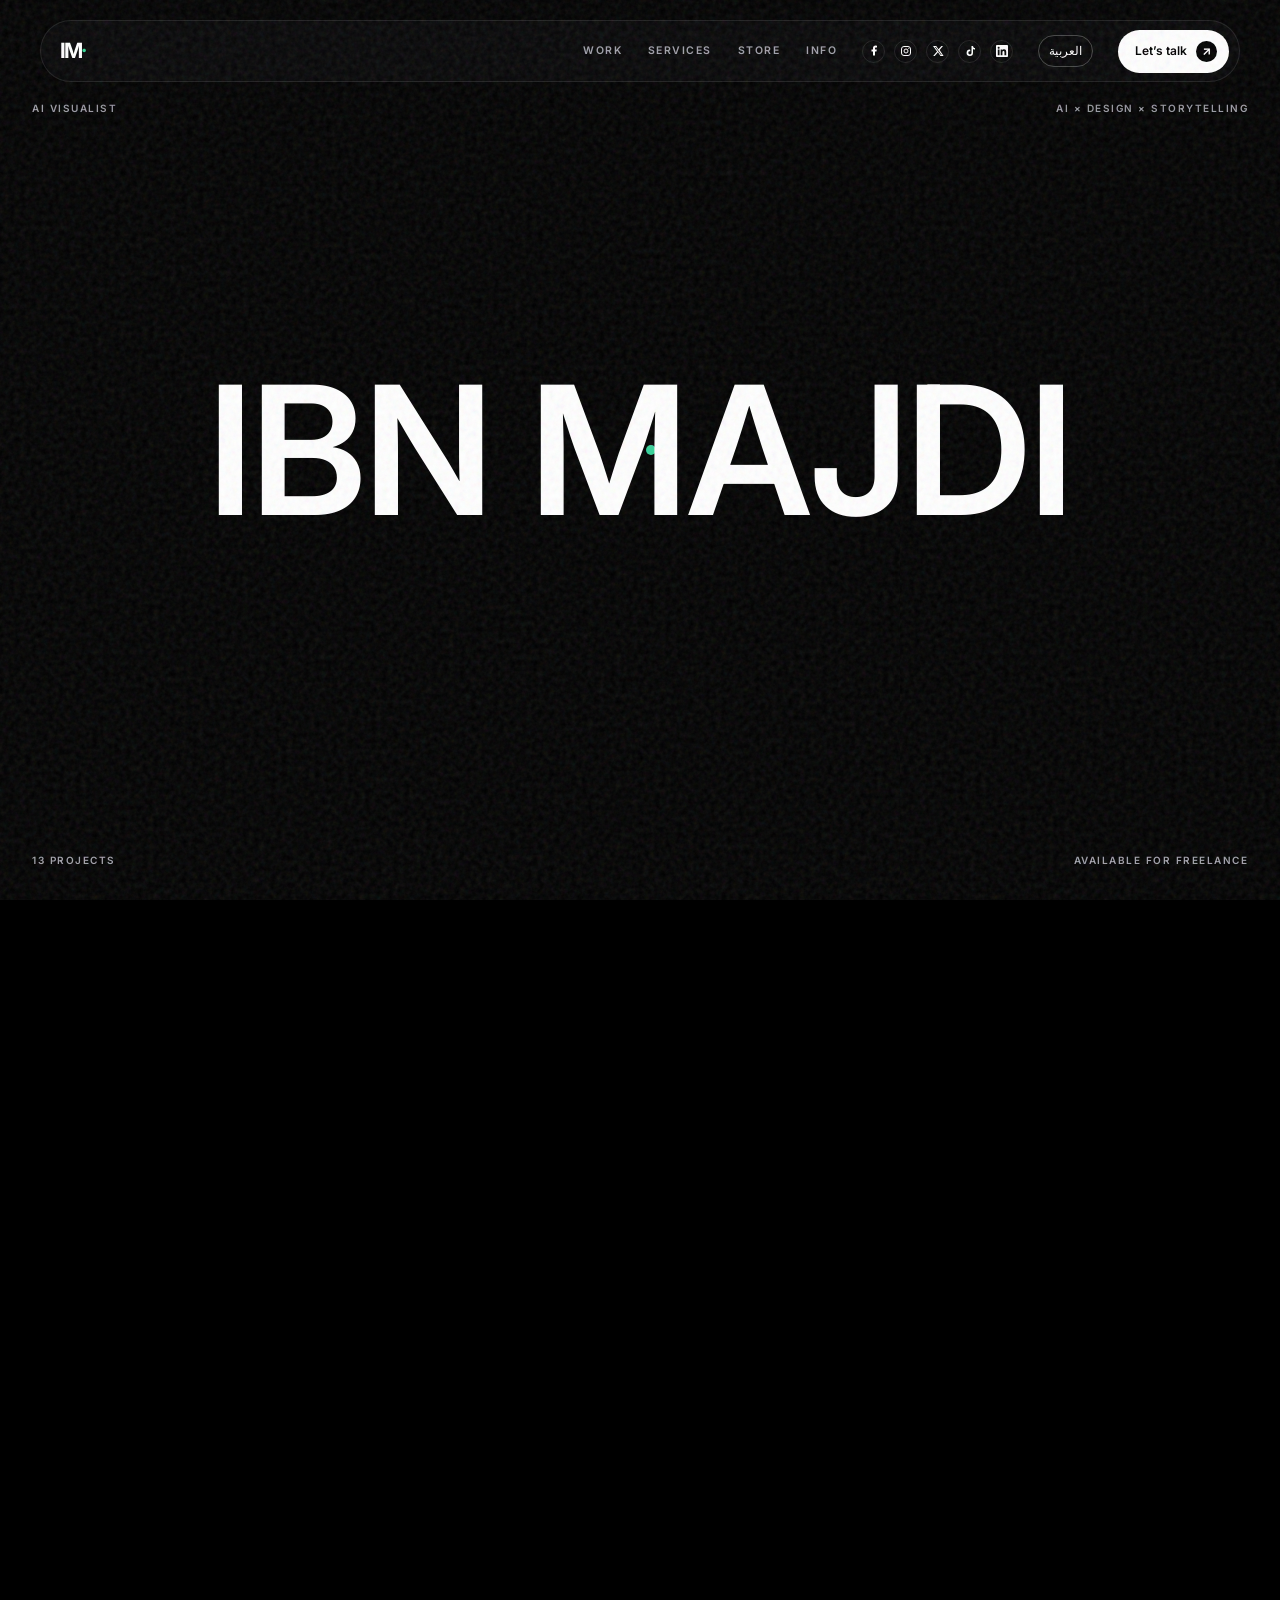
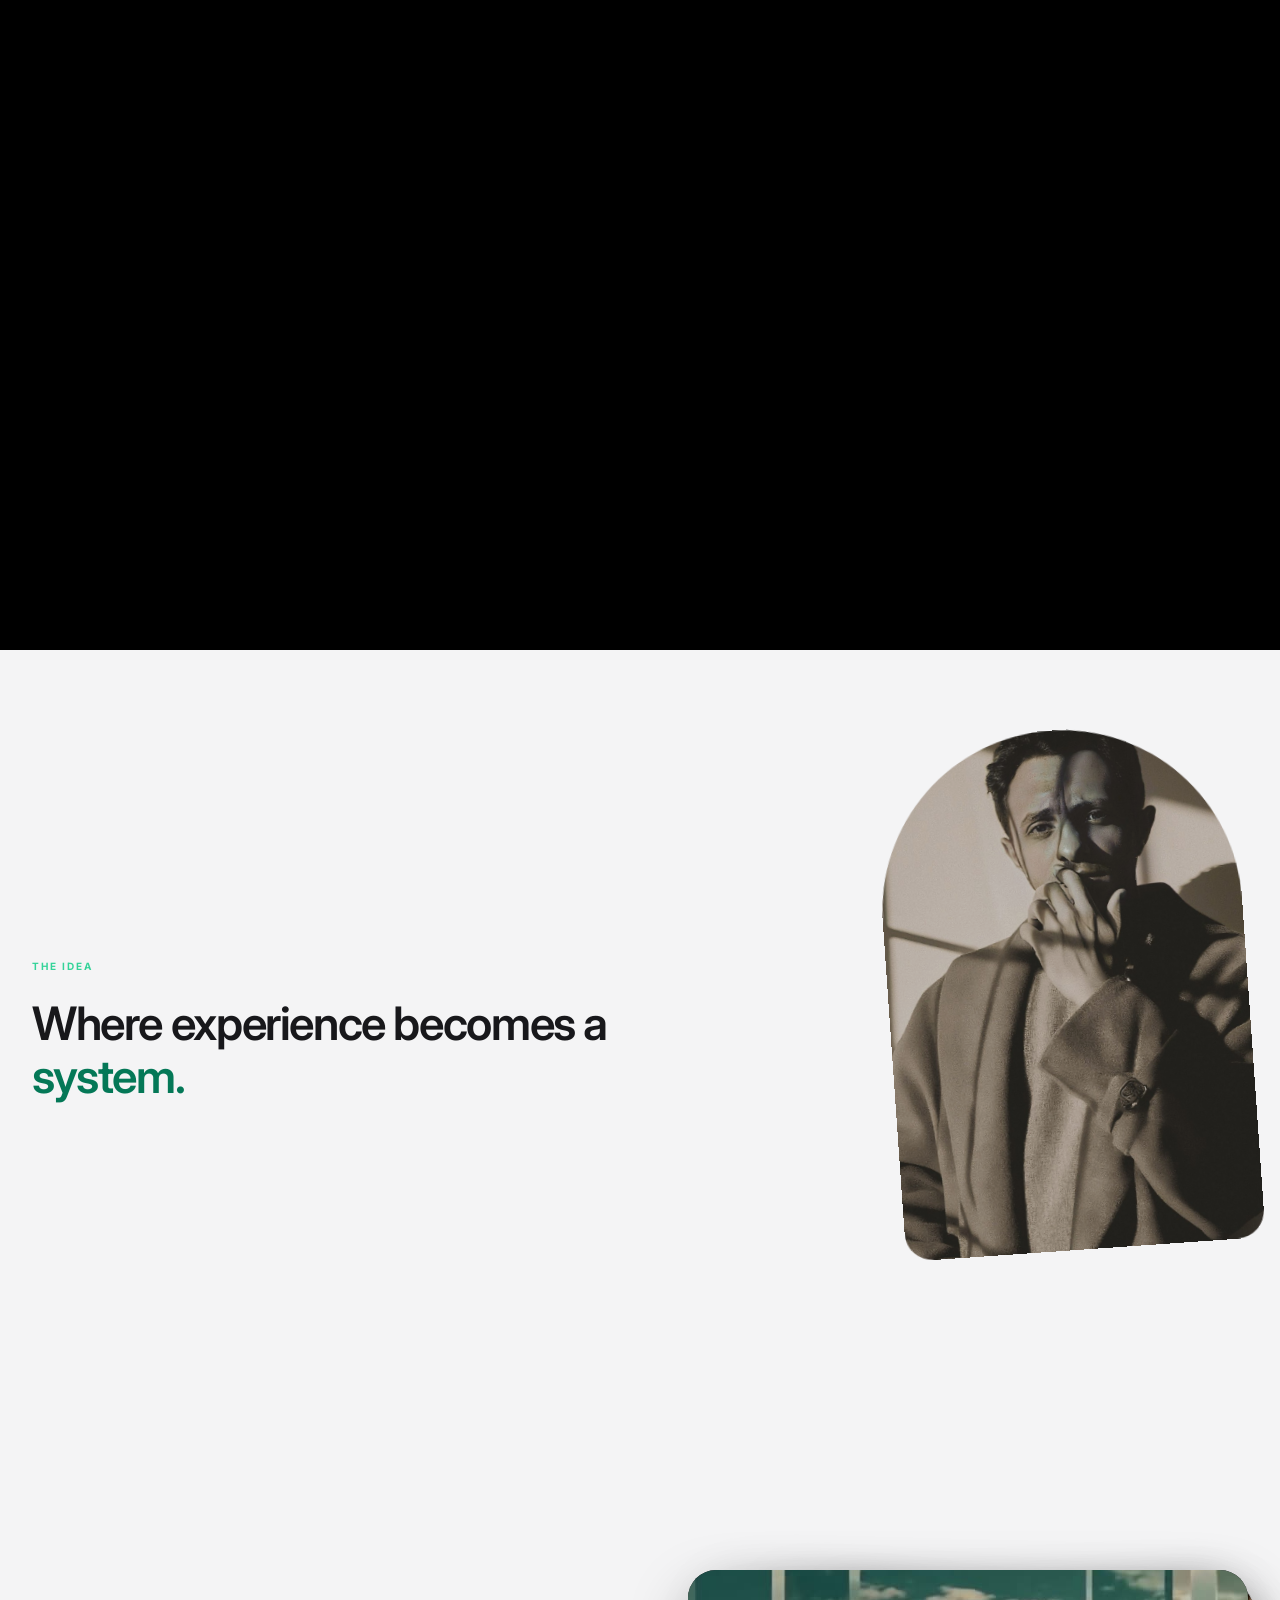
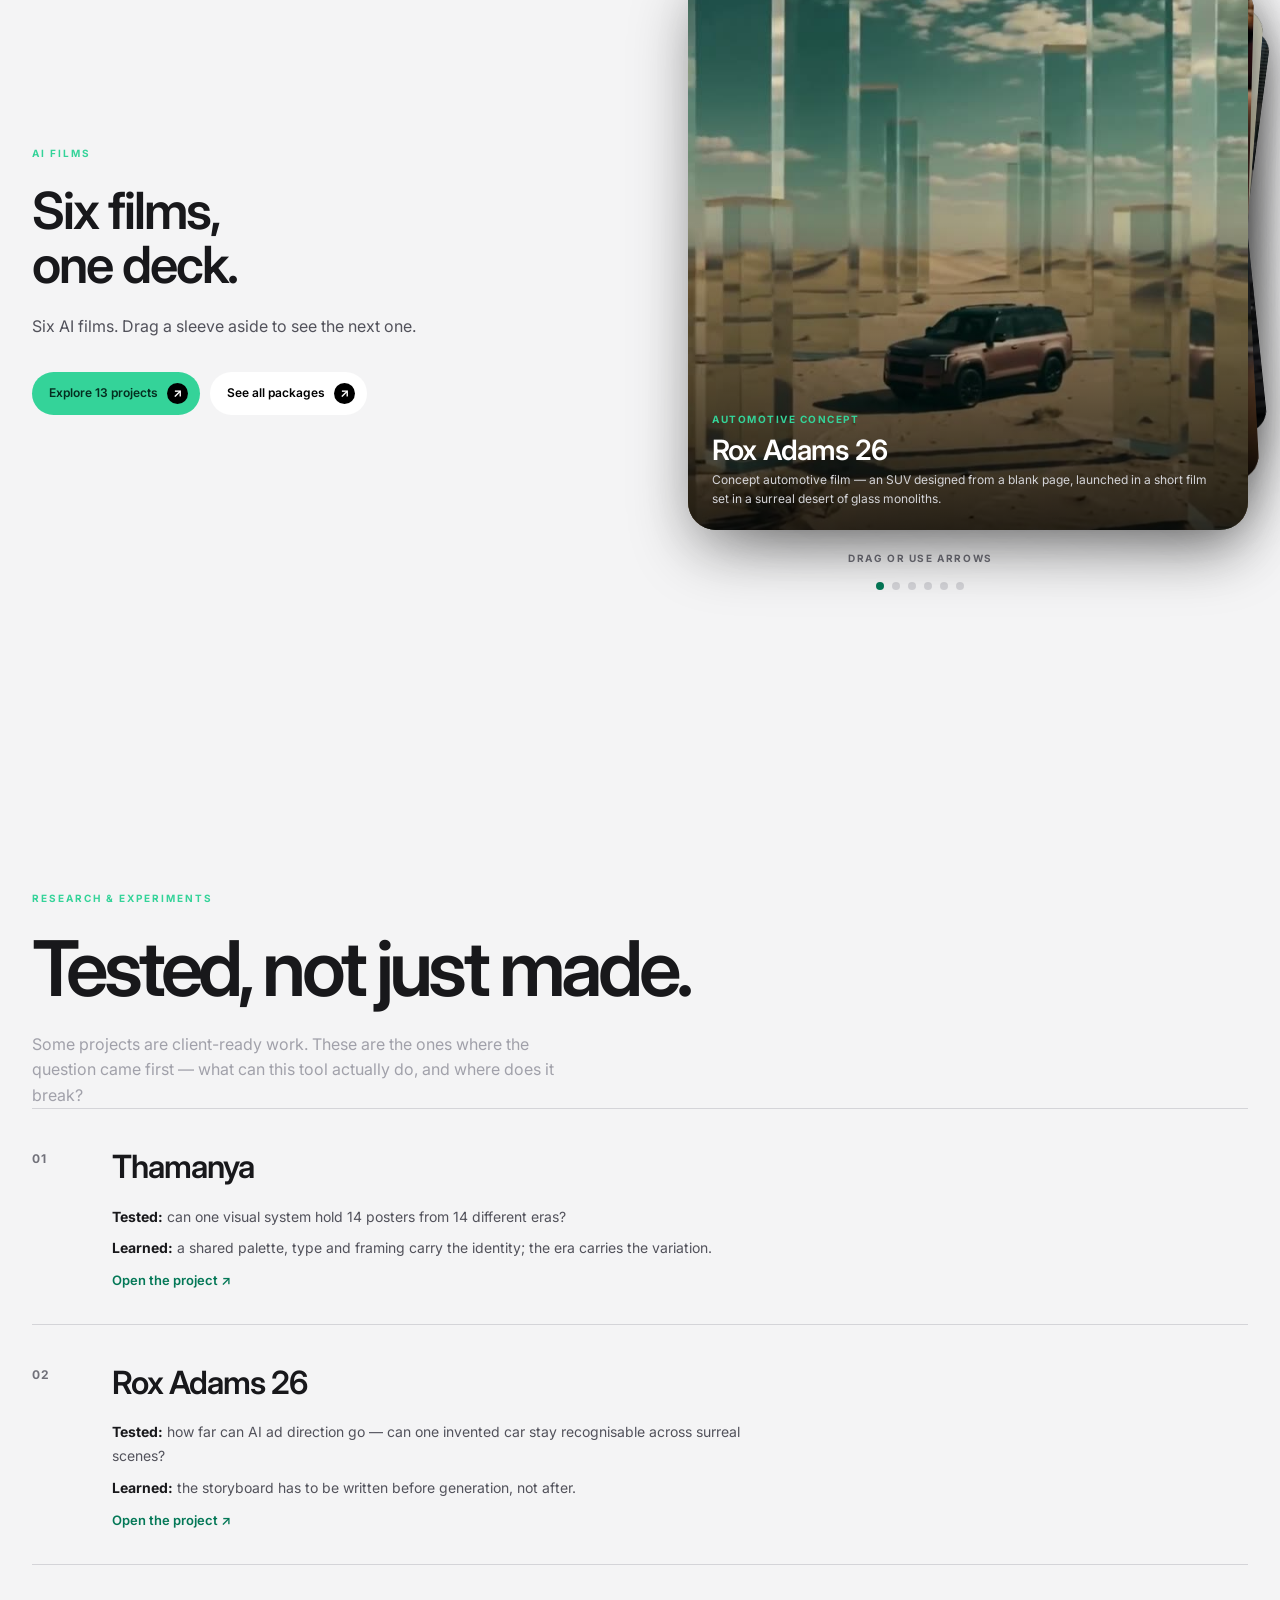
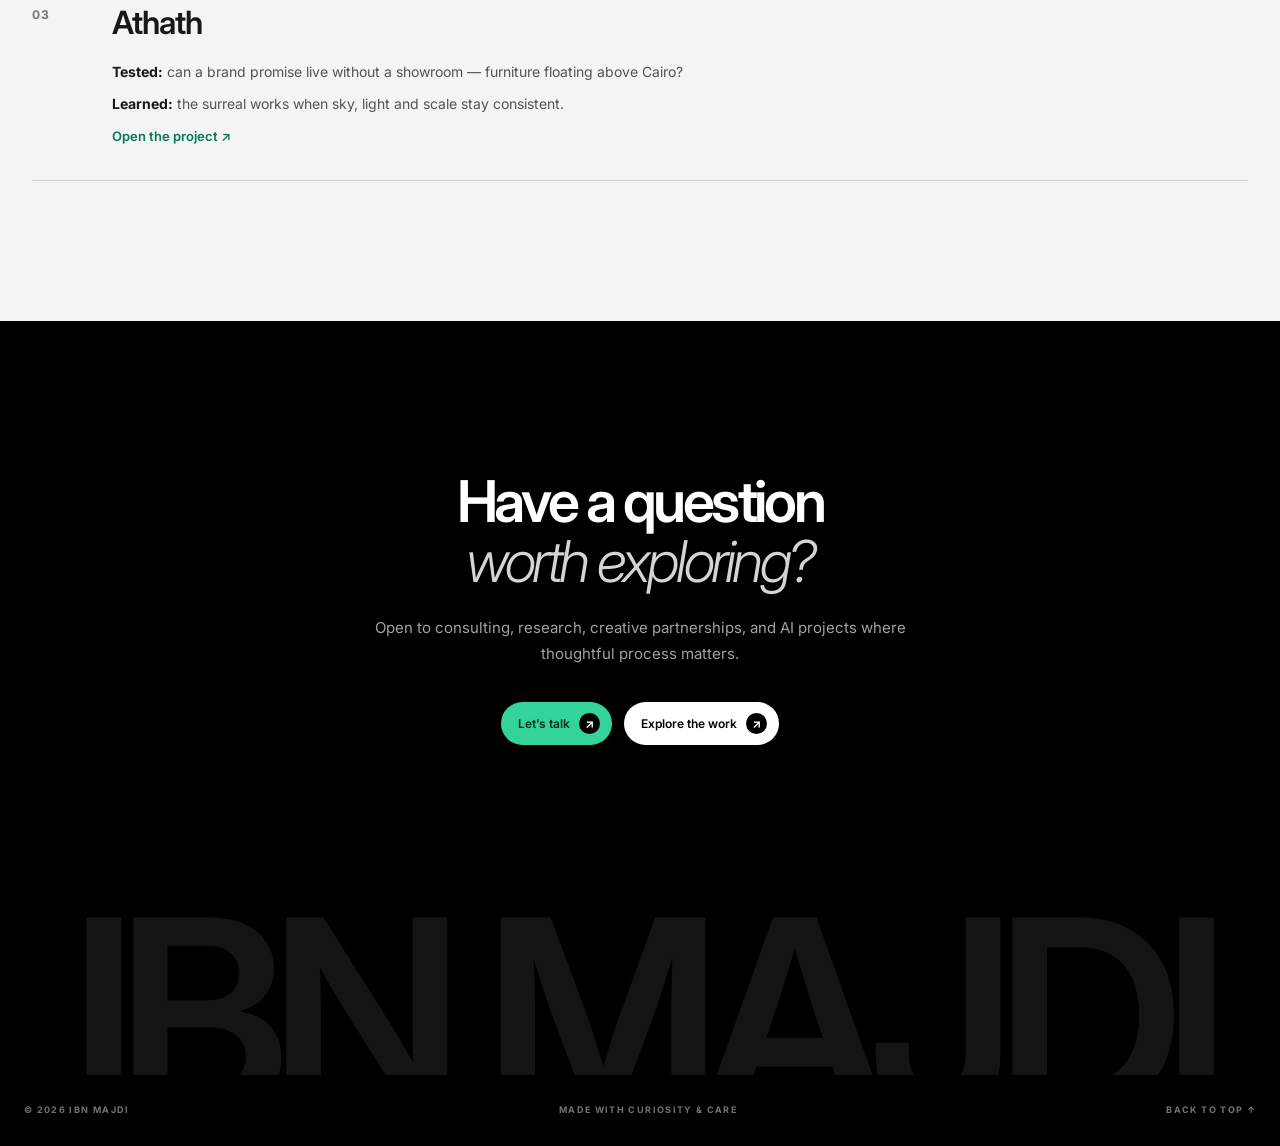
==== commit c222f874: "Add 5 capability icons, LinkedIn header icon, remove closing LinkedIn link" ====
--- a/index.html
+++ b/index.html
@@ -1,2 +1,2 @@
 <!DOCTYPE html>
-<html lang="en"><head><meta charset="utf-8"/><meta content="width=device-width,initial-scale=1" name="viewport"/><meta content="Ibn Majdi — systems-minded AI content creator and visual researcher based in Alexandria, Egypt." name="description"/><meta content="index, follow" name="robots"/><meta content="#000000" name="theme-color"/><link href="https://ibn-majdi.github.io/portfolio/" rel="canonical"/><meta content="https://ibn-majdi.github.io/portfolio/" property="og:url"/><meta content="https://ibn-majdi.github.io/portfolio/assets/og-image.jpg" property="og:image"/><link href="assets/favicon.png" rel="icon" type="image/png"/><meta content="website" property="og:type"/><meta content="Ibn Majdi — Systems, research, and creative technology" property="og:title"/><meta content="A professional journey from operations to AI-powered creative systems." property="og:description"/><meta content="summary" name="twitter:card"/><title>Ibn Majdi — Systems, research, and creative technology</title><link href="https://fonts.googleapis.com" rel="preconnect"/><link crossorigin="" href="https://fonts.gstatic.com" rel="preconnect"/><link href="https://fonts.googleapis.com/css2?family=Inter:wght@300;400;500;600;700&amp;display=swap" rel="stylesheet"/><link href="styles.css" rel="stylesheet"/><link href="redesign.css" rel="stylesheet"/><script type="application/ld+json">{"@context":"https://schema.org","@type":"Person","name":"Ibn Majdi","email":"mailto:ibnmajdi19@gmail.com","address":{"@type":"PostalAddress","addressLocality":"Alexandria","addressCountry":"EG"},"jobTitle":"AI Content Creator & Visual Researcher","knowsAbout":["Generative AI","Prompt Engineering","Visual Research","AI Workflow Design"]}</script><link href="language.css" rel="stylesheet"/><link href="index.html" hreflang="en" rel="alternate"/><link href="index-ar.html" hreflang="ar" rel="alternate"/></head><body><a class="skip" href="#main">Skip to content</a><div class="grain"></div><header><nav><a class="logo" href="index.html">IM<span>·</span></a><div class="links"><a href="work.html">Work</a><a href="services.html">Services</a><a href="store.html">Store</a><a href="info.html">Info</a></div><div class="social-mini"><a aria-label="Facebook" href="https://www.facebook.com/ibnmajdi19/" rel="noopener noreferrer" target="_blank"><svg aria-hidden="true" focusable="false" viewbox="0 0 24 24"><path d="M14 21v-8h3l.5-4H14V7c0-1.1.3-2 2-2h2V1.4A26 26 0 0 0 15 1c-3 0-5 1.8-5 5v3H7v4h3v8z"></path></svg></a><a aria-label="Instagram" href="https://www.instagram.com/ibn.majdi" rel="noopener noreferrer" target="_blank"><svg aria-hidden="true" focusable="false" viewbox="0 0 24 24"><rect fill="none" height="18" rx="5" stroke="currentColor" stroke-width="2" width="18" x="3" y="3"></rect><circle cx="12" cy="12" fill="none" r="4" stroke="currentColor" stroke-width="2"></circle><circle cx="17.5" cy="6.5" r="1.2"></circle></svg></a><a aria-label="X" href="https://x.com/ibnmajdi19" rel="noopener noreferrer" target="_blank"><svg aria-hidden="true" focusable="false" viewbox="0 0 24 24"><path d="M18.9 2H22l-6.8 7.8L23.2 22h-6.3L12 14.6 5.5 22H2.3l7.8-9L2 2h6.5l4.4 6.7L18.9 2zm-1.1 18h1.7L7.5 4H5.7z"></path></svg></a><a aria-label="TikTok" href="https://www.tiktok.com/@ibnmajdi19" rel="noopener noreferrer" target="_blank"><svg aria-hidden="true" focusable="false" viewbox="0 0 24 24"><path d="M15 2h3c.3 2.4 1.6 3.9 4 4.2v3a8 8 0 0 1-4-1.2v7.6a6.4 6.4 0 1 1-5.5-6.3v3.2a3.2 3.2 0 1 0 2.5 3.1z"></path></svg></a></div><a aria-label="التبديل إلى العربية" class="language-link" dir="rtl" href="index-ar.html" lang="ar">العربية</a><a class="pill light" href="info.html#contact">Let’s talk <b>↗</b></a><button aria-expanded="false" aria-label="Open navigation" class="menu">☰</button></nav><div class="mobile-links"><a href="index.html">Home</a><a href="work.html">Work</a><a href="services.html">Services</a><a href="store.html">Store</a><a href="info.html">Info &amp; contact</a><a href="index-ar.html" lang="ar">العربية</a></div></header><main class="home-page" id="main"><section class="pt-hero home-hero" id="top"><div class="pt-stage"><img class="pt-img" alt="" src="assets/hero-roses.jpg"/><div class="pt-duo" aria-hidden="true"></div><div class="pt-veil" aria-hidden="true"></div><div class="pt-panel pt-panel-l" aria-hidden="true"></div><div class="pt-panel pt-panel-r" aria-hidden="true"></div><span class="pt-dot pt-dot-a" aria-hidden="true"></span><span class="pt-dot pt-dot-b" aria-hidden="true"></span><div class="pt-title"><h1><span>IBN</span> <span>MAJDI</span></h1></div><p class="pt-meta pt-meta-tl">AI VISUALIST</p><p class="pt-meta pt-meta-tr">AI × DESIGN × STORYTELLING</p><p class="pt-meta pt-meta-bl">13 PROJECTS</p><p class="pt-meta pt-meta-br">AVAILABLE FOR FREELANCE</p></div></section><section class="pt-statement"><p class="pt-eyebrow reveal">THE IDEA</p><p class="pt-statement-text reveal">Where experience becomes a <em>system.</em></p><div class="pt-orb"><img alt="Ibn Majdi" loading="lazy" src="assets/portrait-shadow.jpg"/></div></section><section class="pt-releases" aria-label="Releases"><div class="pt-releases-grid"><div><p class="pt-eyebrow reveal">AI FILMS</p><h2 class="reveal">Six films,<br/>one deck.</h2><p class="pt-lede reveal">Six AI films. Drag a sleeve aside to see the next one.</p><div class="pt-releases-actions reveal"><a class="pill accent" href="work.html">Explore 13 projects <b>↗</b></a><a class="pill light" href="services.html">See all packages <b>↗</b></a></div></div><div class="pt-deck-wrap"><div class="pt-deck" aria-label="Film deck — use arrow keys to flip through the films" role="group" tabindex="0"><article class="pt-card" data-project="rox-adams-26"><img alt="Rox Adams 26" loading="lazy" src="assets/work/rox-adams-26/03-poster.jpg"/><div class="pt-card-scrim"></div><div class="pt-card-cap"><span class="pt-card-type">Automotive concept</span><h3>Rox Adams 26</h3><p>Concept automotive film — an SUV designed from a blank page, launched in a short film set in a surreal desert of glass monoliths.</p></div></article><article class="pt-card" data-project="podcast"><img alt="Podcast" loading="lazy" src="assets/work/podcast/01-poster.jpg"/><div class="pt-card-scrim"></div><div class="pt-card-cap"><span class="pt-card-type">AI video</span><h3>Podcast</h3><p>Personal project — an AI promo film for a friend's podcast episode, from a designed title poster to Arabic calligraphy to the studio conversation.</p></div></article><article class="pt-card" data-project="nadek"><img alt="Nadek" loading="lazy" src="assets/work/nadek/01-poster.jpg"/><div class="pt-card-scrim"></div><div class="pt-card-cap"><span class="pt-card-type">AI video</span><h3>Nadek</h3><p>Spec ad — a 17-second vertical film for Nadec juice, from the store shelf to a rooftop gathering, made with minimal resources.</p></div></article><article class="pt-card" data-project="spiro-spathis"><img alt="Spiro Spathis" loading="lazy" src="assets/work/spiro-spathis/01-poster.jpg"/><div class="pt-card-scrim"></div><div class="pt-card-cap"><span class="pt-card-type">AI video</span><h3>Spiro Spathis</h3><p>Spec ad — a short cinematic film for Spiro Spathis, built around its iconic green bottle and a warm, nostalgic mood.</p></div></article><article class="pt-card" data-project="carter"><img alt="Cartier spec ad: luxury watch product film" loading="lazy" src="carter-poster.jpg"/><div class="pt-card-scrim"></div><div class="pt-card-cap"><span class="pt-card-type">Spec ad</span><h3>Cartier — Spec Ad</h3><p>Spec ad — a luxury watch film for Cartier, built on macro detail: crown, brushed steel, inside a surreal architectural landscape.</p></div></article><article class="pt-card" data-project="the-village"><img alt="THE VILLAGE" loading="lazy" src="assets/work/the-village/01-poster.jpg"/><div class="pt-card-scrim"></div><div class="pt-card-cap"><span class="pt-card-type">AI video</span><h3>THE VILLAGE</h3><p>Spec ad — a 10-scene film for a luxury residential compound: an arrival story from the gate to home.</p></div></article></div><p class="pt-hint">Drag or use arrows</p><div class="pt-dots" aria-hidden="true"></div></div></div></section><section class="pt-research" aria-label="Research and experiments"><p class="pt-eyebrow reveal">RESEARCH &amp; EXPERIMENTS</p><h2 class="reveal">Tested, not just made.</h2><p class="pt-lede reveal">Some projects are client-ready work. These are the ones where the question came first — what can this tool actually do, and where does it break?</p><div class="pt-research-list"><article class="pt-exp-row"><span class="pt-exp-num">01</span><div><h3>Thamanya</h3><p><strong>Tested:</strong> can one visual system hold 14 posters from 14 different eras?</p><p><strong>Learned:</strong> a shared palette, type and framing carry the identity; the era carries the variation.</p><a class="pt-link" href="work.html?project=thamanya">Open the project &nearr;</a></div></article><article class="pt-exp-row"><span class="pt-exp-num">02</span><div><h3>Rox Adams 26</h3><p><strong>Tested:</strong> how far can AI ad direction go — can one invented car stay recognisable across surreal scenes?</p><p><strong>Learned:</strong> the storyboard has to be written before generation, not after.</p><a class="pt-link" href="work.html?project=rox-adams-26">Open the project &nearr;</a></div></article><article class="pt-exp-row"><span class="pt-exp-num">03</span><div><h3>Athath</h3><p><strong>Tested:</strong> can a brand promise live without a showroom — furniture floating above Cairo?</p><p><strong>Learned:</strong> the surreal works when sky, light and scale stay consistent.</p><a class="pt-link" href="work.html?project=athath">Open the project &nearr;</a></div></article></div></section></main><section class="pt-close"><h2>Have a question<br/><em>worth exploring?</em></h2><p>Open to consulting, research, creative partnerships, and AI projects where thoughtful process matters.</p><div class="pt-close-actions"><a class="pill accent" href="https://wa.me/201203490148" rel="noopener noreferrer" target="_blank">Let’s talk <b>↗</b></a><a class="pill light" href="work.html">Explore the work <b>↗</b></a></div></section><div class="pt-wordmark" aria-hidden="true"><span>IBN MAJDI</span></div><footer><span>© <span id="year"></span> IBN MAJDI</span><span>MADE WITH CURIOSITY &amp; CARE</span><a href="#top">BACK TO TOP ↑</a></footer><script src="script.js"></script><script src="redesign.js"></script></body></html>
+<html lang="en"><head><meta charset="utf-8"/><meta content="width=device-width,initial-scale=1" name="viewport"/><meta content="Ibn Majdi — systems-minded AI content creator and visual researcher based in Alexandria, Egypt." name="description"/><meta content="index, follow" name="robots"/><meta content="#000000" name="theme-color"/><link href="https://ibn-majdi.github.io/portfolio/" rel="canonical"/><meta content="https://ibn-majdi.github.io/portfolio/" property="og:url"/><meta content="https://ibn-majdi.github.io/portfolio/assets/og-image.jpg" property="og:image"/><link href="assets/favicon.png" rel="icon" type="image/png"/><meta content="website" property="og:type"/><meta content="Ibn Majdi — Systems, research, and creative technology" property="og:title"/><meta content="A professional journey from operations to AI-powered creative systems." property="og:description"/><meta content="summary" name="twitter:card"/><title>Ibn Majdi — Systems, research, and creative technology</title><link href="https://fonts.googleapis.com" rel="preconnect"/><link crossorigin="" href="https://fonts.gstatic.com" rel="preconnect"/><link href="https://fonts.googleapis.com/css2?family=Inter:wght@300;400;500;600;700&amp;display=swap" rel="stylesheet"/><link href="styles.css" rel="stylesheet"/><link href="redesign.css" rel="stylesheet"/><script type="application/ld+json">{"@context":"https://schema.org","@type":"Person","name":"Ibn Majdi","email":"mailto:ibnmajdi19@gmail.com","address":{"@type":"PostalAddress","addressLocality":"Alexandria","addressCountry":"EG"},"jobTitle":"AI Content Creator & Visual Researcher","knowsAbout":["Generative AI","Prompt Engineering","Visual Research","AI Workflow Design"]}</script><link href="language.css" rel="stylesheet"/><link href="index.html" hreflang="en" rel="alternate"/><link href="index-ar.html" hreflang="ar" rel="alternate"/></head><body><a class="skip" href="#main">Skip to content</a><div class="grain"></div><header><nav><a class="logo" href="index.html">IM<span>·</span></a><div class="links"><a href="work.html">Work</a><a href="services.html">Services</a><a href="store.html">Store</a><a href="info.html">Info</a></div><div class="social-mini"><a aria-label="Facebook" href="https://www.facebook.com/ibnmajdi19/" rel="noopener noreferrer" target="_blank"><svg aria-hidden="true" focusable="false" viewbox="0 0 24 24"><path d="M14 21v-8h3l.5-4H14V7c0-1.1.3-2 2-2h2V1.4A26 26 0 0 0 15 1c-3 0-5 1.8-5 5v3H7v4h3v8z"></path></svg></a><a aria-label="Instagram" href="https://www.instagram.com/ibn.majdi" rel="noopener noreferrer" target="_blank"><svg aria-hidden="true" focusable="false" viewbox="0 0 24 24"><rect fill="none" height="18" rx="5" stroke="currentColor" stroke-width="2" width="18" x="3" y="3"></rect><circle cx="12" cy="12" fill="none" r="4" stroke="currentColor" stroke-width="2"></circle><circle cx="17.5" cy="6.5" r="1.2"></circle></svg></a><a aria-label="X" href="https://x.com/ibnmajdi19" rel="noopener noreferrer" target="_blank"><svg aria-hidden="true" focusable="false" viewbox="0 0 24 24"><path d="M18.9 2H22l-6.8 7.8L23.2 22h-6.3L12 14.6 5.5 22H2.3l7.8-9L2 2h6.5l4.4 6.7L18.9 2zm-1.1 18h1.7L7.5 4H5.7z"></path></svg></a><a aria-label="TikTok" href="https://www.tiktok.com/@ibnmajdi19" rel="noopener noreferrer" target="_blank"><svg aria-hidden="true" focusable="false" viewbox="0 0 24 24"><path d="M15 2h3c.3 2.4 1.6 3.9 4 4.2v3a8 8 0 0 1-4-1.2v7.6a6.4 6.4 0 1 1-5.5-6.3v3.2a3.2 3.2 0 1 0 2.5 3.1z"></path></svg></a><a aria-label="LinkedIn" href="https://www.linkedin.com/in/moustafa-magdy19" rel="noopener noreferrer" target="_blank"><svg aria-hidden="true" focusable="false" viewbox="0 0 24 24"><path d="M20.447 20.452h-3.554v-5.569c0-1.328-.027-3.037-1.852-3.037-1.853 0-2.136 1.445-2.136 2.939v5.667H9.351V9h3.414v1.561h.046c.477-.9 1.637-1.85 3.37-1.85 3.601 0 4.267 2.37 4.267 5.455v6.286zM5.337 7.433c-1.144 0-2.063-.926-2.063-2.065 0-1.138.92-2.063 2.063-2.063 1.14 0 2.064.925 2.064 2.063 0 1.139-.925 2.065-2.064 2.065zm1.782 13.019H3.555V9h3.564v11.452zM22.225 0H1.771C.792 0 0 .774 0 1.729v20.542C0 23.227.792 24 1.771 24h20.451C23.2 24 24 23.227 24 22.271V1.729C24 .774 23.2 0 22.222 0h.003z"></path></svg></a></div><a aria-label="التبديل إلى العربية" class="language-link" dir="rtl" href="index-ar.html" lang="ar">العربية</a><a class="pill light" href="info.html#contact">Let’s talk <b>↗</b></a><button aria-expanded="false" aria-label="Open navigation" class="menu">☰</button></nav><div class="mobile-links"><a href="index.html">Home</a><a href="work.html">Work</a><a href="services.html">Services</a><a href="store.html">Store</a><a href="info.html">Info &amp; contact</a><a href="index-ar.html" lang="ar">العربية</a></div></header><main class="home-page" id="main"><section class="pt-hero home-hero" id="top"><div class="pt-stage"><img class="pt-img" alt="" src="assets/hero-roses.jpg"/><div class="pt-duo" aria-hidden="true"></div><div class="pt-veil" aria-hidden="true"></div><div class="pt-panel pt-panel-l" aria-hidden="true"></div><div class="pt-panel pt-panel-r" aria-hidden="true"></div><span class="pt-dot pt-dot-a" aria-hidden="true"></span><span class="pt-dot pt-dot-b" aria-hidden="true"></span><div class="pt-title"><h1><span>IBN</span> <span>MAJDI</span></h1></div><p class="pt-meta pt-meta-tl">AI VISUALIST</p><p class="pt-meta pt-meta-tr">AI × DESIGN × STORYTELLING</p><p class="pt-meta pt-meta-bl">13 PROJECTS</p><p class="pt-meta pt-meta-br">AVAILABLE FOR FREELANCE</p></div></section><section class="pt-statement"><p class="pt-eyebrow reveal">THE IDEA</p><p class="pt-statement-text reveal">Where experience becomes a <em>system.</em></p><div class="pt-orb"><img alt="Ibn Majdi" loading="lazy" src="assets/portrait-shadow.jpg"/></div></section><section class="pt-releases" aria-label="Releases"><div class="pt-releases-grid"><div><p class="pt-eyebrow reveal">AI FILMS</p><h2 class="reveal">Six films,<br/>one deck.</h2><p class="pt-lede reveal">Six AI films. Drag a sleeve aside to see the next one.</p><div class="pt-releases-actions reveal"><a class="pill accent" href="work.html">Explore 13 projects <b>↗</b></a><a class="pill light" href="services.html">See all packages <b>↗</b></a></div></div><div class="pt-deck-wrap"><div class="pt-deck" aria-label="Film deck — use arrow keys to flip through the films" role="group" tabindex="0"><article class="pt-card" data-project="rox-adams-26"><img alt="Rox Adams 26" loading="lazy" src="assets/work/rox-adams-26/03-poster.jpg"/><div class="pt-card-scrim"></div><div class="pt-card-cap"><span class="pt-card-type">Automotive concept</span><h3>Rox Adams 26</h3><p>Concept automotive film — an SUV designed from a blank page, launched in a short film set in a surreal desert of glass monoliths.</p></div></article><article class="pt-card" data-project="podcast"><img alt="Podcast" loading="lazy" src="assets/work/podcast/01-poster.jpg"/><div class="pt-card-scrim"></div><div class="pt-card-cap"><span class="pt-card-type">AI video</span><h3>Podcast</h3><p>Personal project — an AI promo film for a friend's podcast episode, from a designed title poster to Arabic calligraphy to the studio conversation.</p></div></article><article class="pt-card" data-project="nadek"><img alt="Nadek" loading="lazy" src="assets/work/nadek/01-poster.jpg"/><div class="pt-card-scrim"></div><div class="pt-card-cap"><span class="pt-card-type">AI video</span><h3>Nadek</h3><p>Spec ad — a 17-second vertical film for Nadec juice, from the store shelf to a rooftop gathering, made with minimal resources.</p></div></article><article class="pt-card" data-project="spiro-spathis"><img alt="Spiro Spathis" loading="lazy" src="assets/work/spiro-spathis/01-poster.jpg"/><div class="pt-card-scrim"></div><div class="pt-card-cap"><span class="pt-card-type">AI video</span><h3>Spiro Spathis</h3><p>Spec ad — a short cinematic film for Spiro Spathis, built around its iconic green bottle and a warm, nostalgic mood.</p></div></article><article class="pt-card" data-project="carter"><img alt="Cartier spec ad: luxury watch product film" loading="lazy" src="carter-poster.jpg"/><div class="pt-card-scrim"></div><div class="pt-card-cap"><span class="pt-card-type">Spec ad</span><h3>Cartier — Spec Ad</h3><p>Spec ad — a luxury watch film for Cartier, built on macro detail: crown, brushed steel, inside a surreal architectural landscape.</p></div></article><article class="pt-card" data-project="the-village"><img alt="THE VILLAGE" loading="lazy" src="assets/work/the-village/01-poster.jpg"/><div class="pt-card-scrim"></div><div class="pt-card-cap"><span class="pt-card-type">AI video</span><h3>THE VILLAGE</h3><p>Spec ad — a 10-scene film for a luxury residential compound: an arrival story from the gate to home.</p></div></article></div><p class="pt-hint">Drag or use arrows</p><div class="pt-dots" aria-hidden="true"></div></div></div></section><section class="pt-research" aria-label="Research and experiments"><p class="pt-eyebrow reveal">RESEARCH &amp; EXPERIMENTS</p><h2 class="reveal">Tested, not just made.</h2><p class="pt-lede reveal">Some projects are client-ready work. These are the ones where the question came first — what can this tool actually do, and where does it break?</p><div class="pt-research-list"><article class="pt-exp-row"><span class="pt-exp-num">01</span><div><h3>Thamanya</h3><p><strong>Tested:</strong> can one visual system hold 14 posters from 14 different eras?</p><p><strong>Learned:</strong> a shared palette, type and framing carry the identity; the era carries the variation.</p><a class="pt-link" href="work.html?project=thamanya">Open the project &nearr;</a></div></article><article class="pt-exp-row"><span class="pt-exp-num">02</span><div><h3>Rox Adams 26</h3><p><strong>Tested:</strong> how far can AI ad direction go — can one invented car stay recognisable across surreal scenes?</p><p><strong>Learned:</strong> the storyboard has to be written before generation, not after.</p><a class="pt-link" href="work.html?project=rox-adams-26">Open the project &nearr;</a></div></article><article class="pt-exp-row"><span class="pt-exp-num">03</span><div><h3>Athath</h3><p><strong>Tested:</strong> can a brand promise live without a showroom — furniture floating above Cairo?</p><p><strong>Learned:</strong> the surreal works when sky, light and scale stay consistent.</p><a class="pt-link" href="work.html?project=athath">Open the project &nearr;</a></div></article></div></section></main><section class="pt-close"><h2>Have a question<br/><em>worth exploring?</em></h2><p>Open to consulting, research, creative partnerships, and AI projects where thoughtful process matters.</p><div class="pt-close-actions"><a class="pill accent" href="https://wa.me/201203490148" rel="noopener noreferrer" target="_blank">Let’s talk <b>↗</b></a><a class="pill light" href="work.html">Explore the work <b>↗</b></a></div></section><div class="pt-wordmark" aria-hidden="true"><span>IBN MAJDI</span></div><footer><span>© <span id="year"></span> IBN MAJDI</span><span>MADE WITH CURIOSITY &amp; CARE</span><a href="#top">BACK TO TOP ↑</a></footer><script src="script.js"></script><script src="redesign.js"></script></body></html>
--- a/redesign.css
+++ b/redesign.css
@@ -73,6 +73,10 @@
 .pt-hero .pt-title h1 span{display:inline-block}
 .pt-hero .pt-title h1 span:first-child{transform:translateX(calc(var(--portal)*-52%))}
 .pt-hero .pt-title h1 span:last-child{transform:translateX(calc(var(--portal)*52%))}
+/* RTL: first span sits on the right, last on the left — swap the travel directions
+   so the Arabic halves part outward instead of colliding. */
+[dir="rtl"] .pt-hero .pt-title h1 span:first-child{transform:translateX(calc(var(--portal)*52%))}
+[dir="rtl"] .pt-hero .pt-title h1 span:last-child{transform:translateX(calc(var(--portal)*-52%))}
 .pt-meta{position:absolute;z-index:6;margin:0;font-size:10px;font-weight:600;letter-spacing:.15em;text-transform:uppercase;color:var(--sub);opacity:calc(1 - var(--portal)*.9)}
 .pt-meta-tl{top:100px;left:32px}
 .pt-meta-tr{top:100px;right:32px;text-align:right}
@@ -83,11 +87,11 @@
    STATEMENT FOLD
    ============================================================ */
 
-.pt-statement{position:relative;overflow:hidden;min-height:100vh;display:flex;flex-direction:column;justify-content:center;background:var(--light);color:#18181b;padding:160px max(32px,calc((100vw - 1400px)/2))}
+.pt-statement{position:relative;overflow:hidden;min-height:760px;display:flex;flex-direction:column;justify-content:center;background:var(--light);color:#18181b;padding:120px max(32px,calc((100vw - 1400px)/2))}
 .pt-statement-text{position:relative;z-index:1;font-size:clamp(24px,3.6vw,52px);font-weight:600;line-height:1.15;letter-spacing:-.03em;max-width:22ch;margin:0}
 [dir="rtl"] .pt-statement-text{letter-spacing:0}
 .pt-statement-text em{font-style:normal;color:var(--emerald)}
-.pt-orb{position:absolute;inset-inline-end:-90px;top:50%;width:340px;height:340px;margin-top:-170px;border-radius:50%;overflow:hidden;opacity:.5;will-change:transform}
+.pt-orb{position:absolute;inset-inline-end:max(32px,calc((100vw - 1400px)/2));top:50%;width:360px;height:520px;margin-top:-260px;border-radius:180px 180px 28px 28px;overflow:hidden;opacity:.95;will-change:transform}
 .pt-orb img{width:100%;height:100%;object-fit:cover;display:block}
 
 /* ============================================================
@@ -182,7 +186,7 @@
 .pt-package-actions{display:flex;gap:18px;align-items:center;flex-wrap:wrap;margin-top:22px}
 .pt-package-price{font-size:20px;font-weight:700;text-align:end;padding-top:8px;white-space:nowrap}
 .pt-package-price span{display:block;font-size:11px;font-weight:500;color:var(--muted);margin-top:4px}
-.pt-custom{background:#000;color:#fff;text-align:center;padding:140px max(32px,calc((100vw - 1400px)/2))}
+.pt-custom{background:#000;color:#fff;text-align:center;padding:110px max(32px,calc((100vw - 1400px)/2)) 80px}
 .pt-custom h2{font-size:clamp(40px,4.5vw,68px);font-weight:600;letter-spacing:-.04em;line-height:1.05;margin:0}
 [dir="rtl"] .pt-custom h2{letter-spacing:0}
 .pt-custom p{color:var(--sub);font-size:16px;line-height:1.6;max-width:520px;margin:22px auto 0}
@@ -213,9 +217,9 @@
    ============================================================ */
 
 .pt-caps{background:var(--light);color:#18181b;padding:140px max(32px,calc((100vw - 1400px)/2))}
-.pt-cap-row{display:grid;grid-template-columns:52px 40px 130px 1fr auto;gap:20px;align-items:center;padding:24px 0;border-top:1px solid #d4d4d8}
+.pt-cap-row{display:grid;grid-template-columns:52px 96px 130px 1fr auto;gap:20px;align-items:center;padding:24px 0;border-top:1px solid #d4d4d8}
 .pt-cap-row:last-child{border-bottom:1px solid #d4d4d8}
-.pt-cap-icon{width:44px;height:24px;color:var(--illustration)}
+.pt-cap-icon{width:88px;height:48px;color:var(--illustration)}
 .pt-cap-icon svg{width:100%;height:100%;fill:none;stroke:currentColor;stroke-width:1.4;stroke-linecap:round;stroke-linejoin:round}
 .pt-cap-num{font-size:12px;font-weight:700;letter-spacing:.12em;color:var(--muted)}
 .pt-cap-tag{font-size:11px;font-weight:700;letter-spacing:.14em;text-transform:uppercase;color:var(--emerald)}
@@ -288,15 +292,15 @@
   .pt-page-hero{padding:150px 24px 80px}
   .pt-page-index{margin-top:40px;font-size:9px}
   .pt-page-index span:last-child{display:none}
-  .pt-orb{width:200px;height:200px;margin-top:-100px;inset-inline-end:-70px;opacity:.35}
+  .pt-orb{position:static;width:100%;height:420px;margin:48px 0 0;border-radius:24px;opacity:1}
   .pt-sleeve-grid{grid-template-columns:repeat(2,minmax(0,1fr));gap:16px}
   .pt-package{grid-template-columns:1fr;gap:12px}
   .pt-package-price{text-align:start;padding-top:0}
   .pt-package-num{padding-top:0}
   .pt-product-grid{grid-template-columns:1fr}
-  .pt-cap-row{grid-template-columns:44px 1fr;grid-template-rows:auto auto auto}
-  .pt-cap-icon{grid-row:1}
-  .pt-cap-num{grid-row:1}
+  .pt-cap-row{grid-template-columns:44px 1fr auto;grid-template-rows:auto auto auto}
+  .pt-cap-icon{grid-column:3;grid-row:1;width:72px;height:39px}
+  .pt-cap-num{grid-column:1;grid-row:1}
   .pt-cap-tag{grid-column:2;grid-row:1}
   .pt-cap-main{grid-column:1/-1;grid-row:2}
   .pt-cap-ex{grid-column:1/-1;grid-row:3;white-space:normal}
@@ -315,7 +319,7 @@
 /* ---------- reduced motion: portal is the finished page ---------- */
 
 @media(prefers-reduced-motion:reduce){
-  .pt-img,.pt-hero .pt-title h1,.pt-hero .pt-title h1 span,.pt-panel,.pt-dot,.pt-meta{transform:none}
+  .pt-img,.pt-hero .pt-title h1,.pt-hero .pt-title h1 span,[dir="rtl"] .pt-hero .pt-title h1 span:first-child,[dir="rtl"] .pt-hero .pt-title h1 span:last-child,.pt-panel,.pt-dot,.pt-meta{transform:none}
   .pt-duo{opacity:.3}
   .pt-hero .pt-title h1{letter-spacing:-.075em}
   .pt-card{transition:none}
